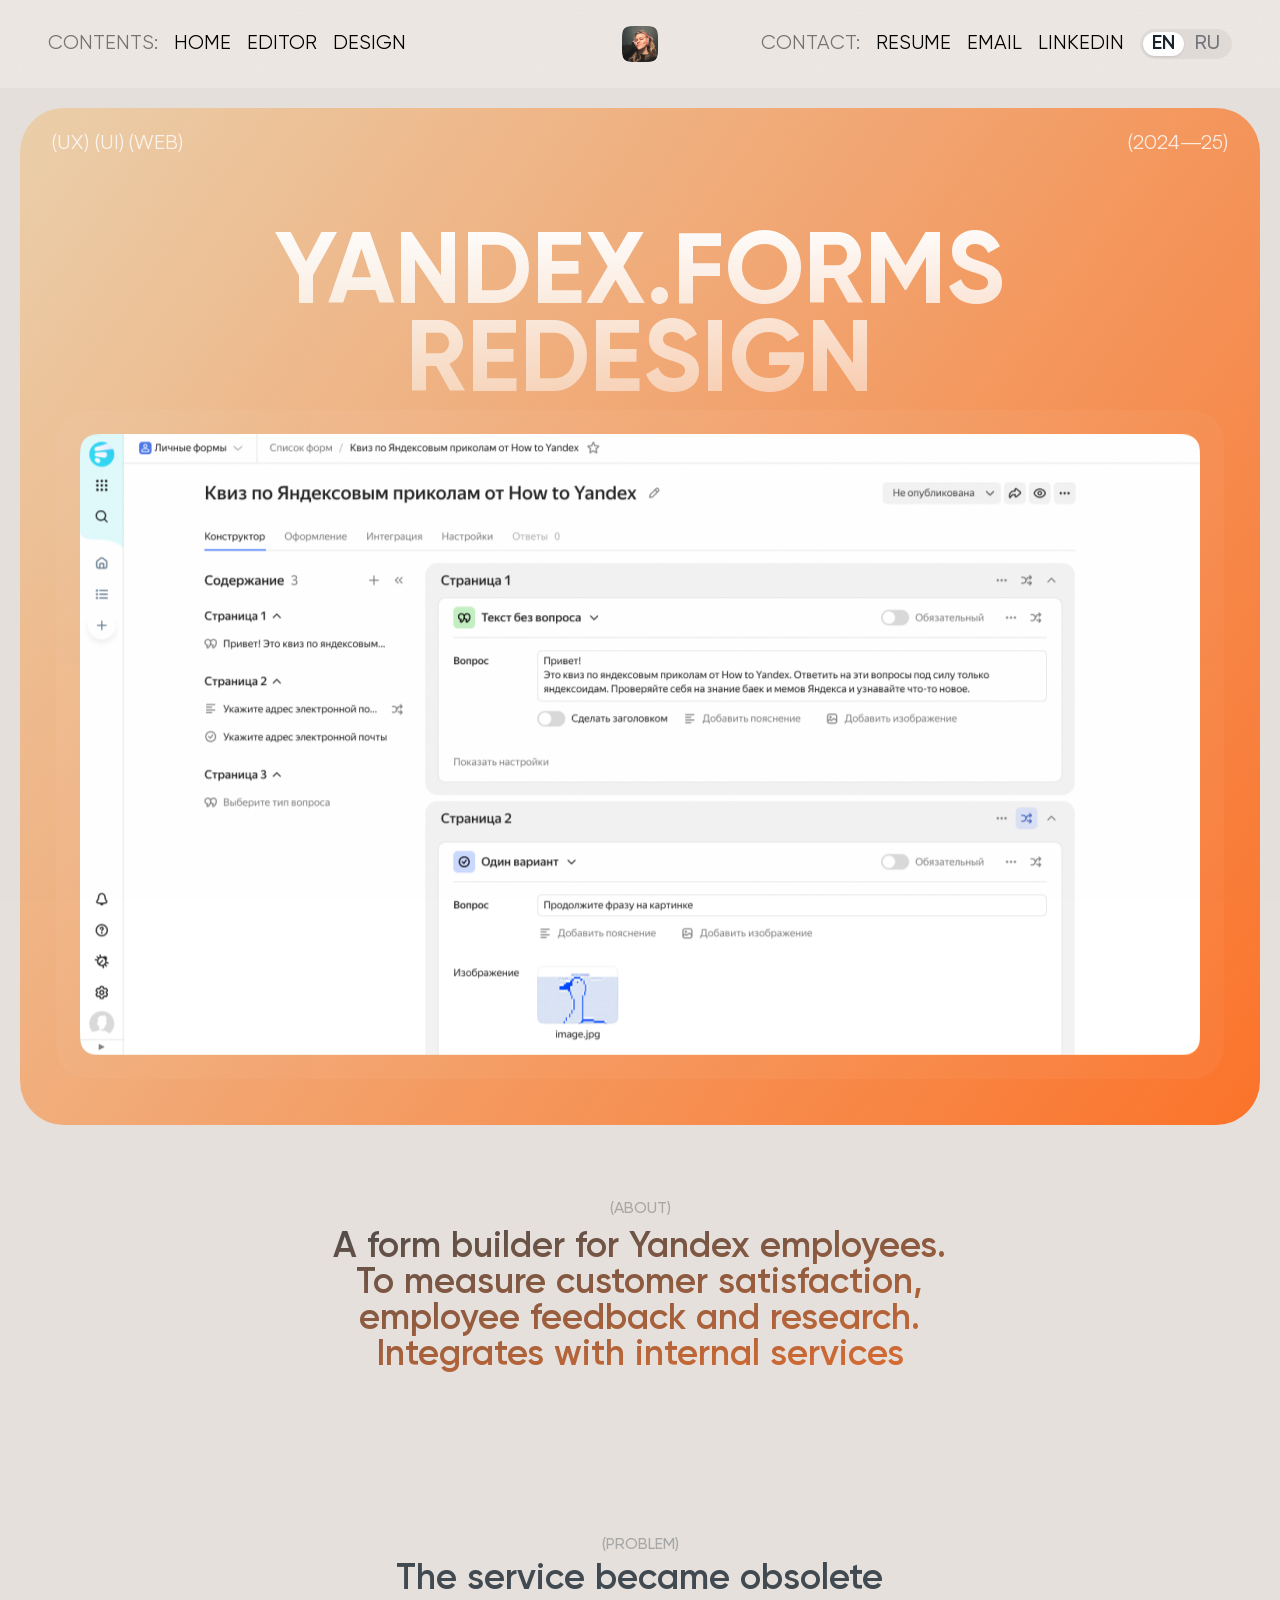
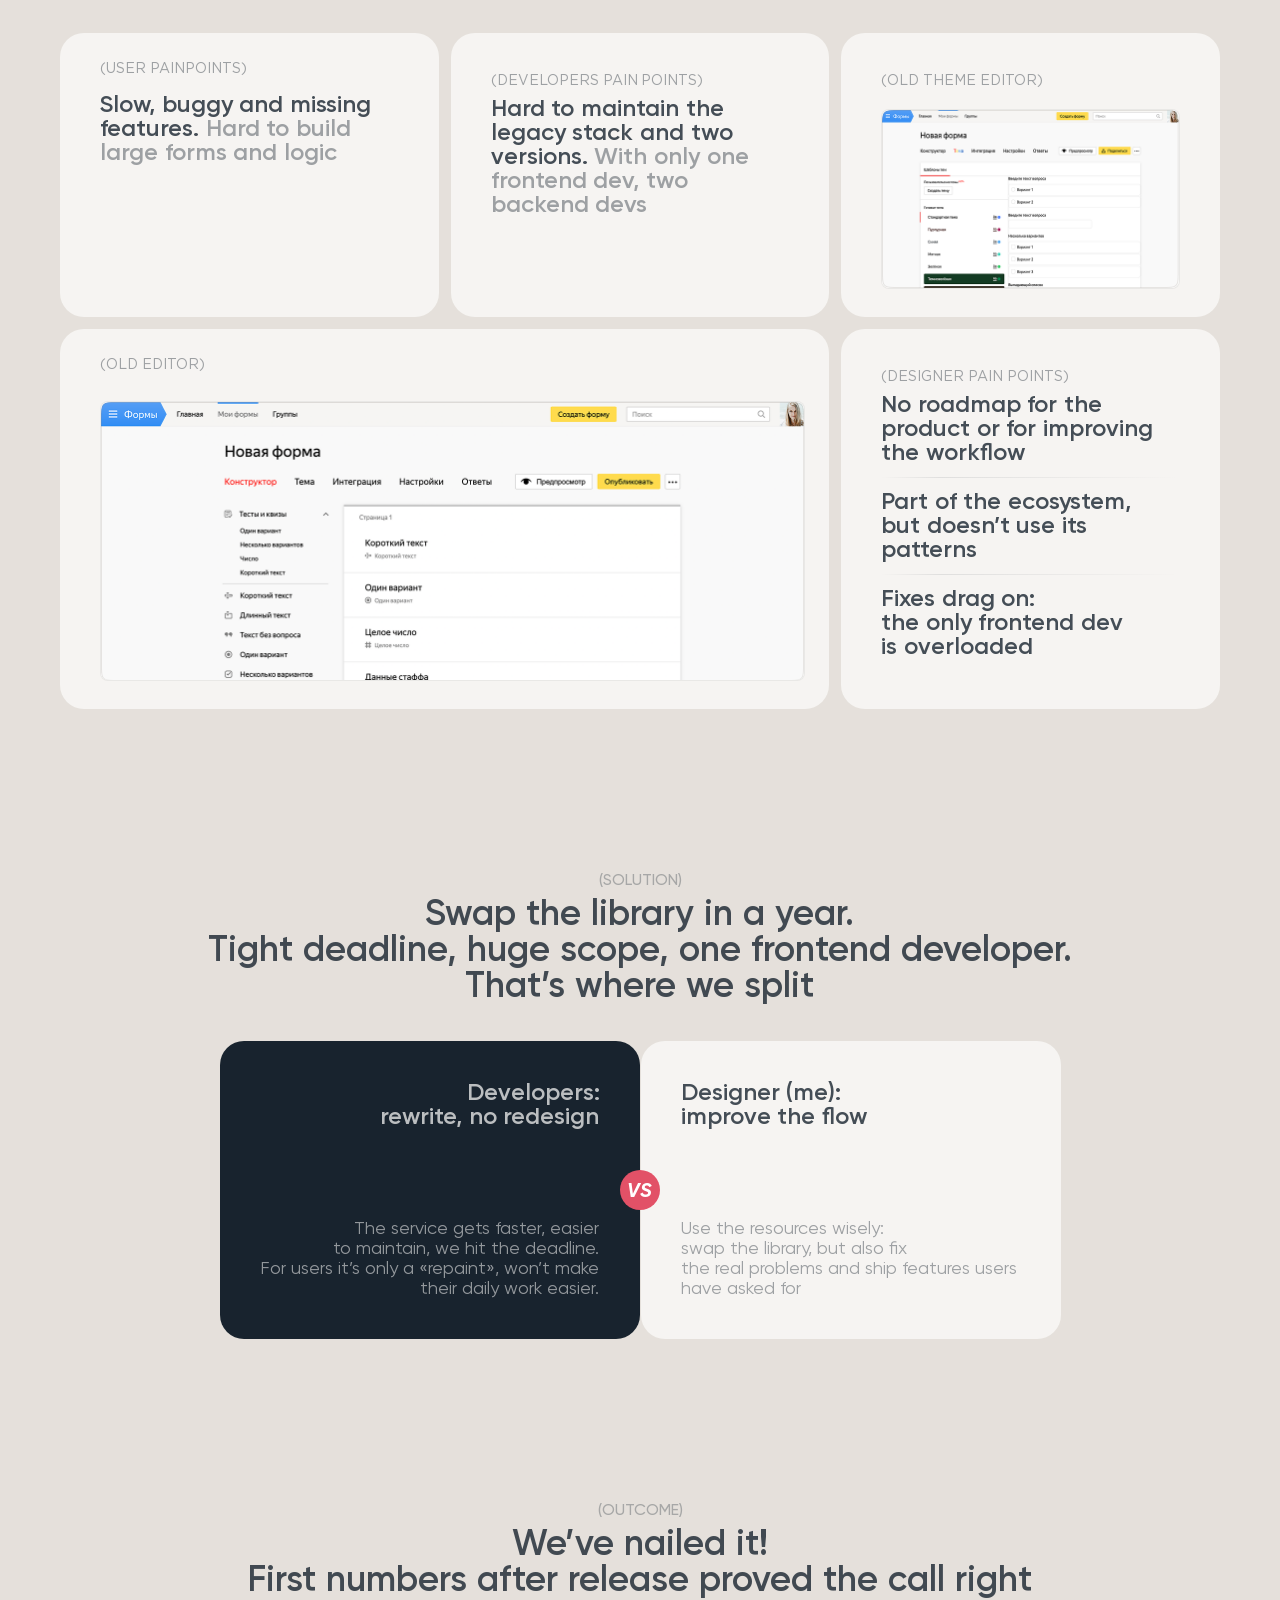
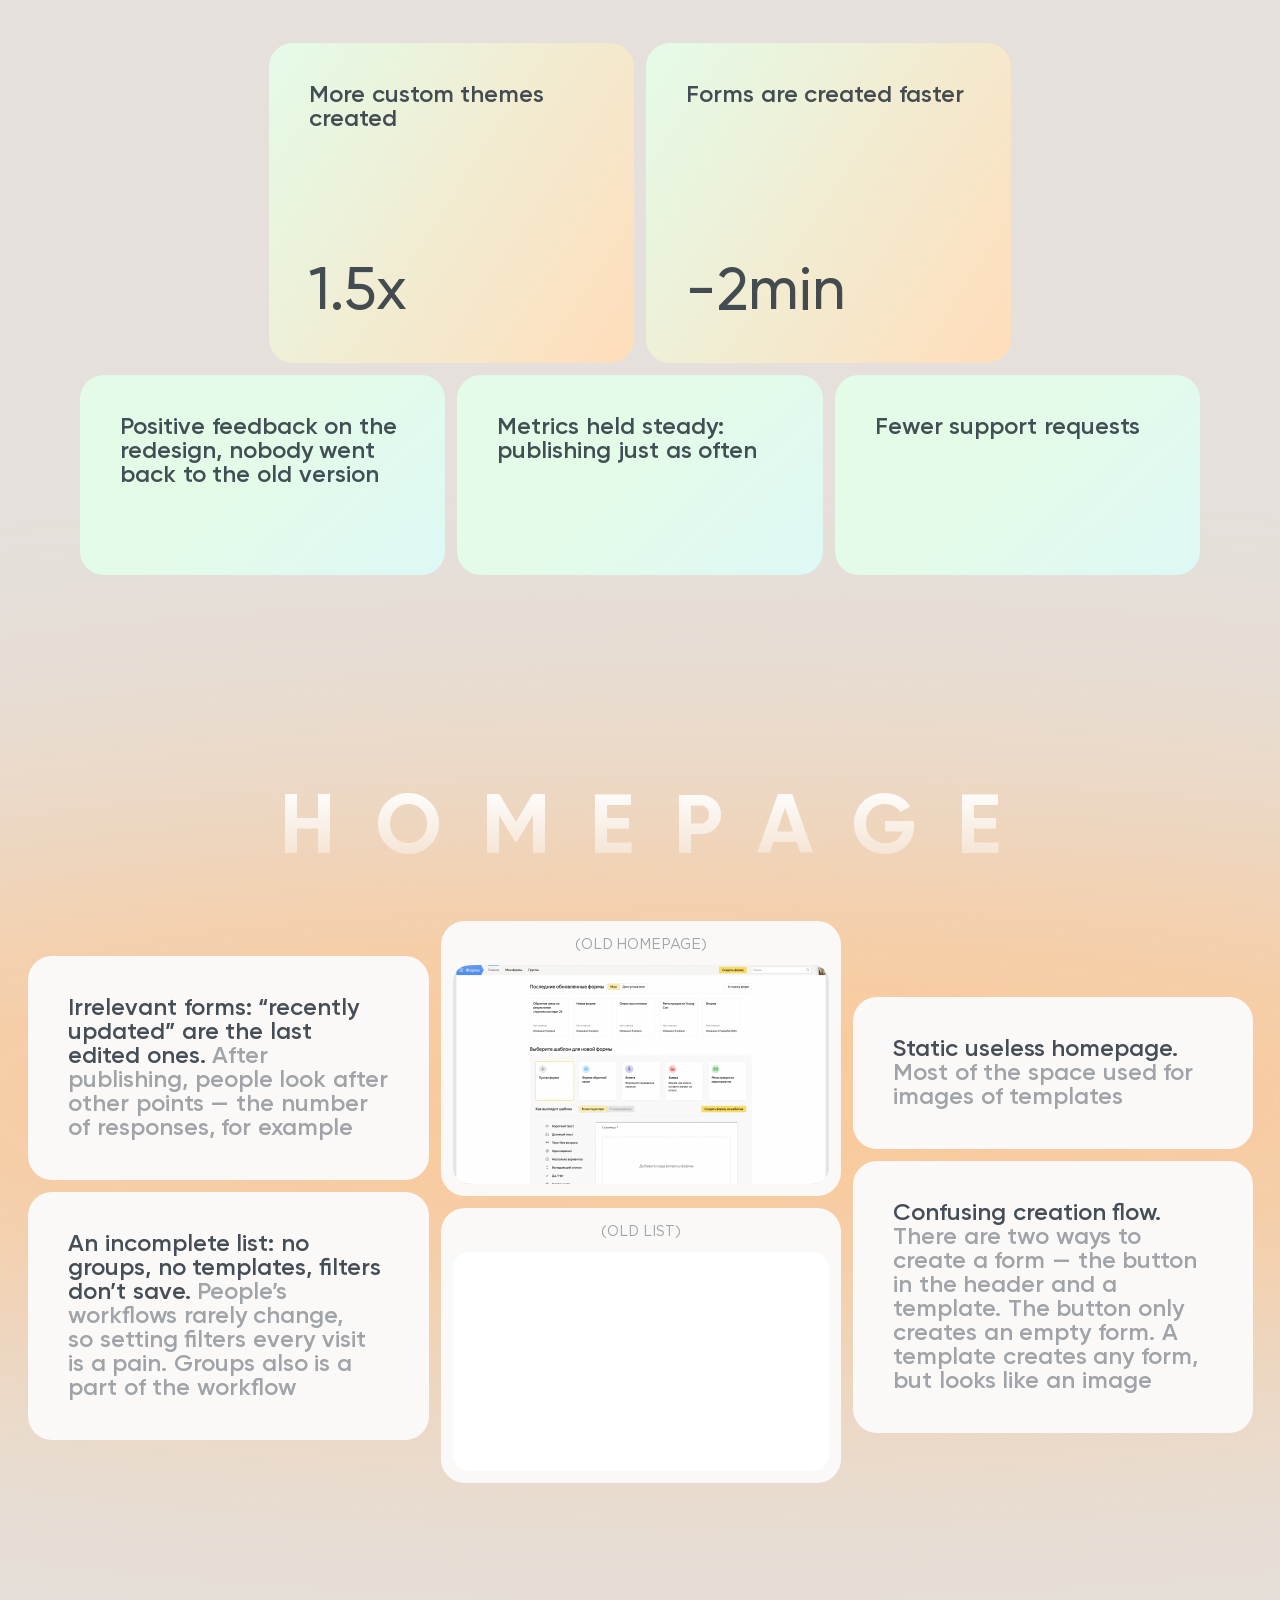
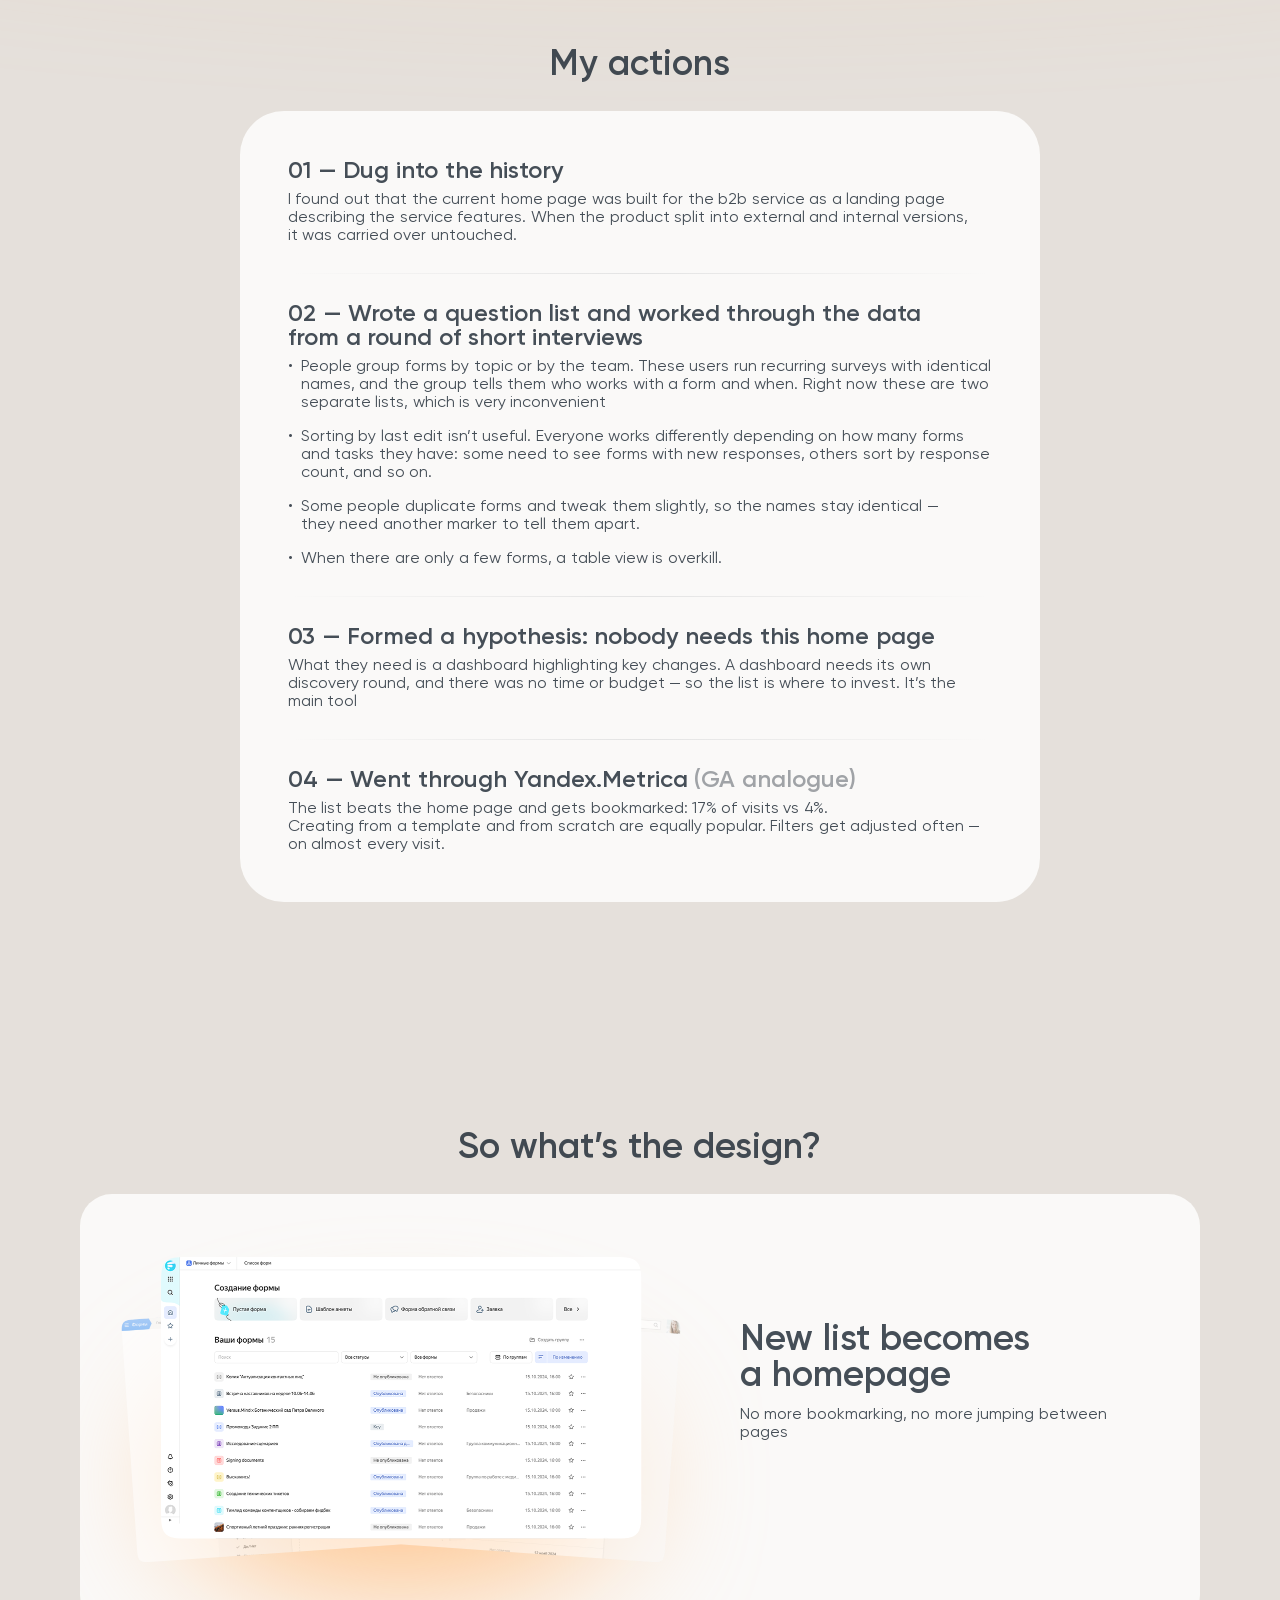
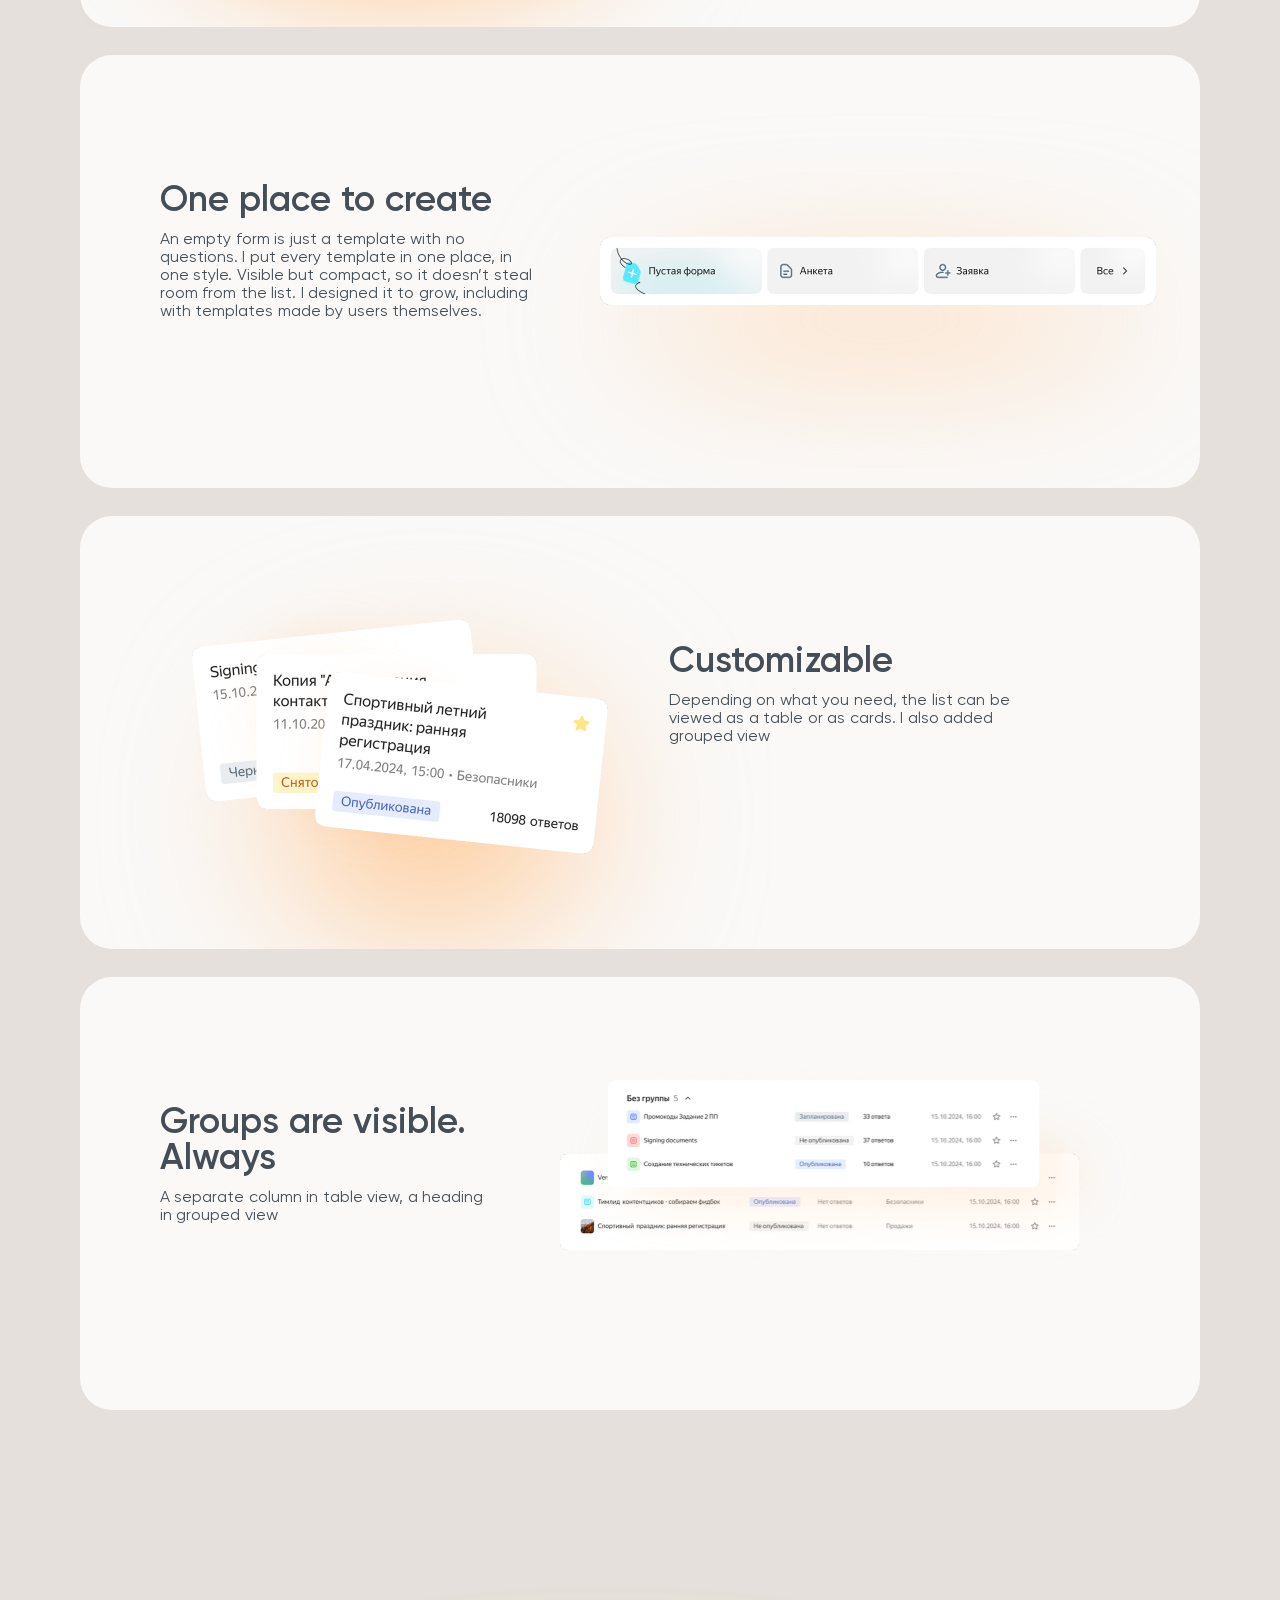
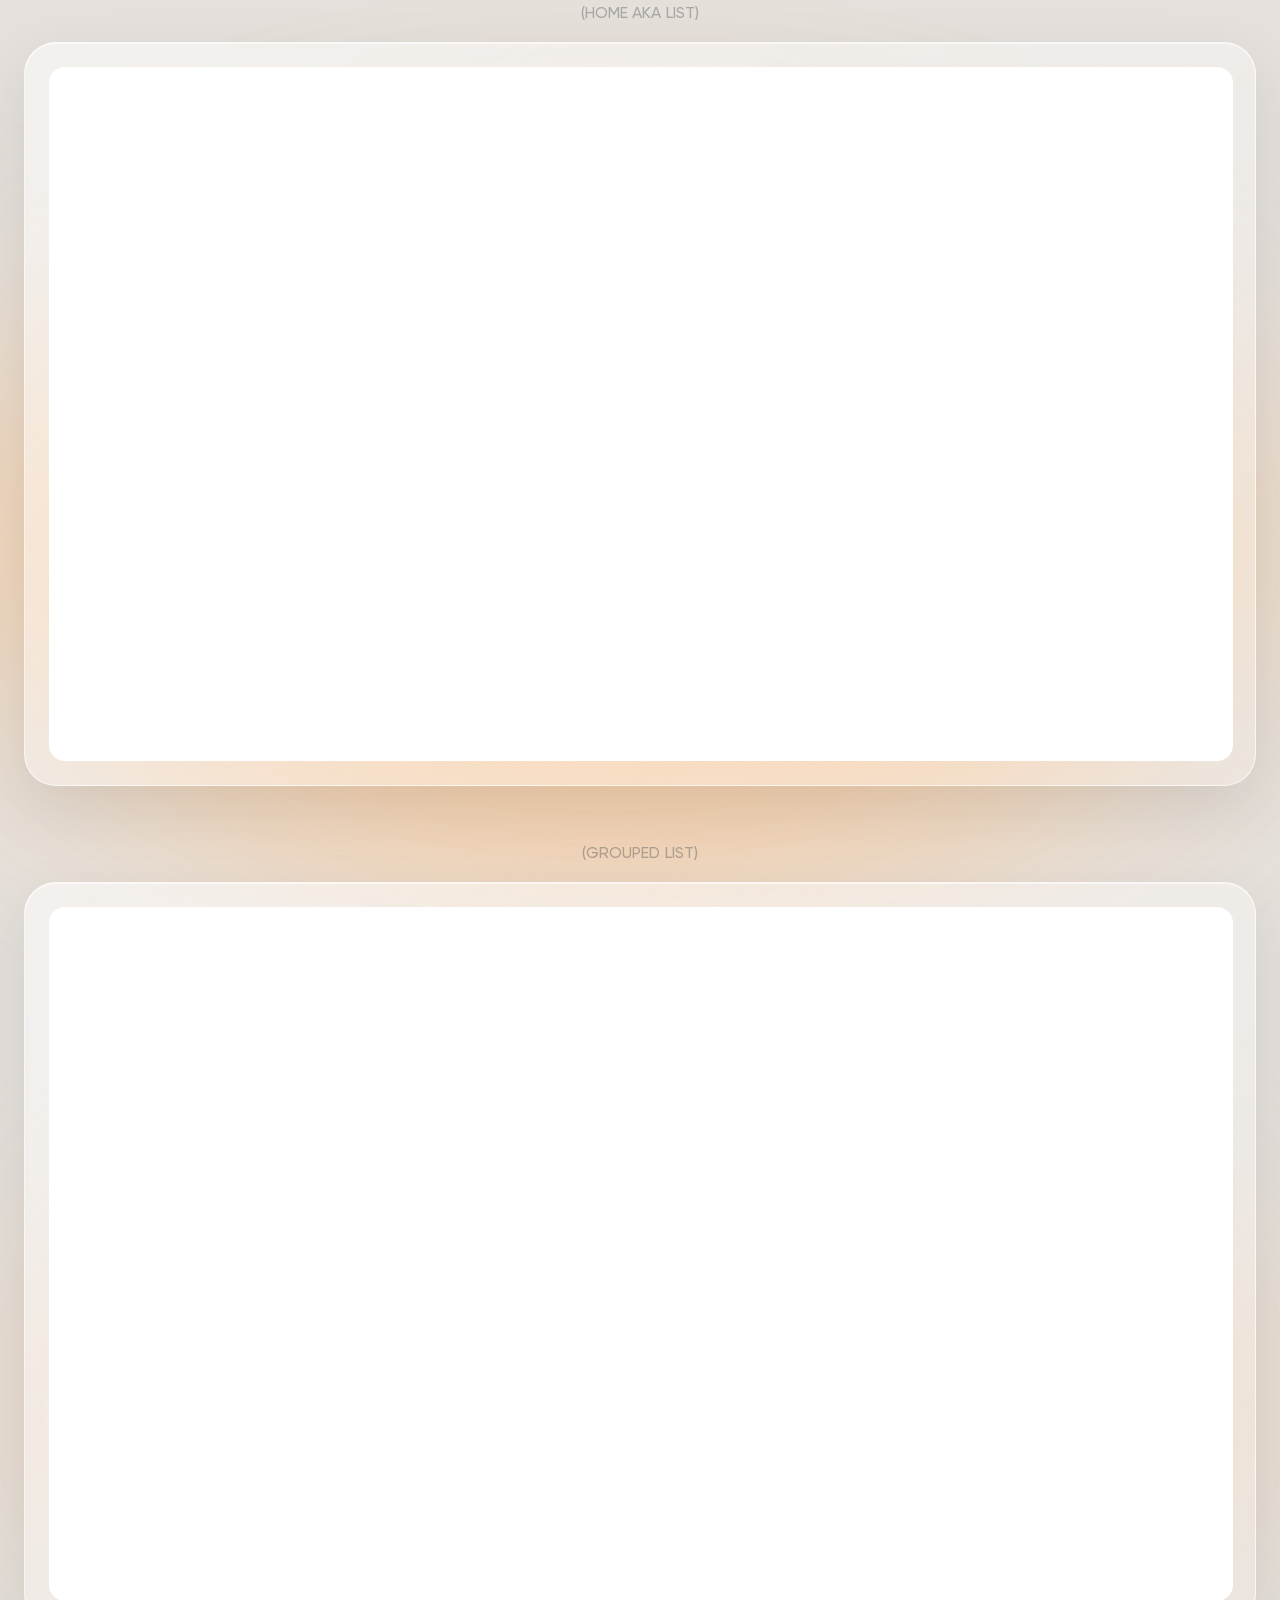
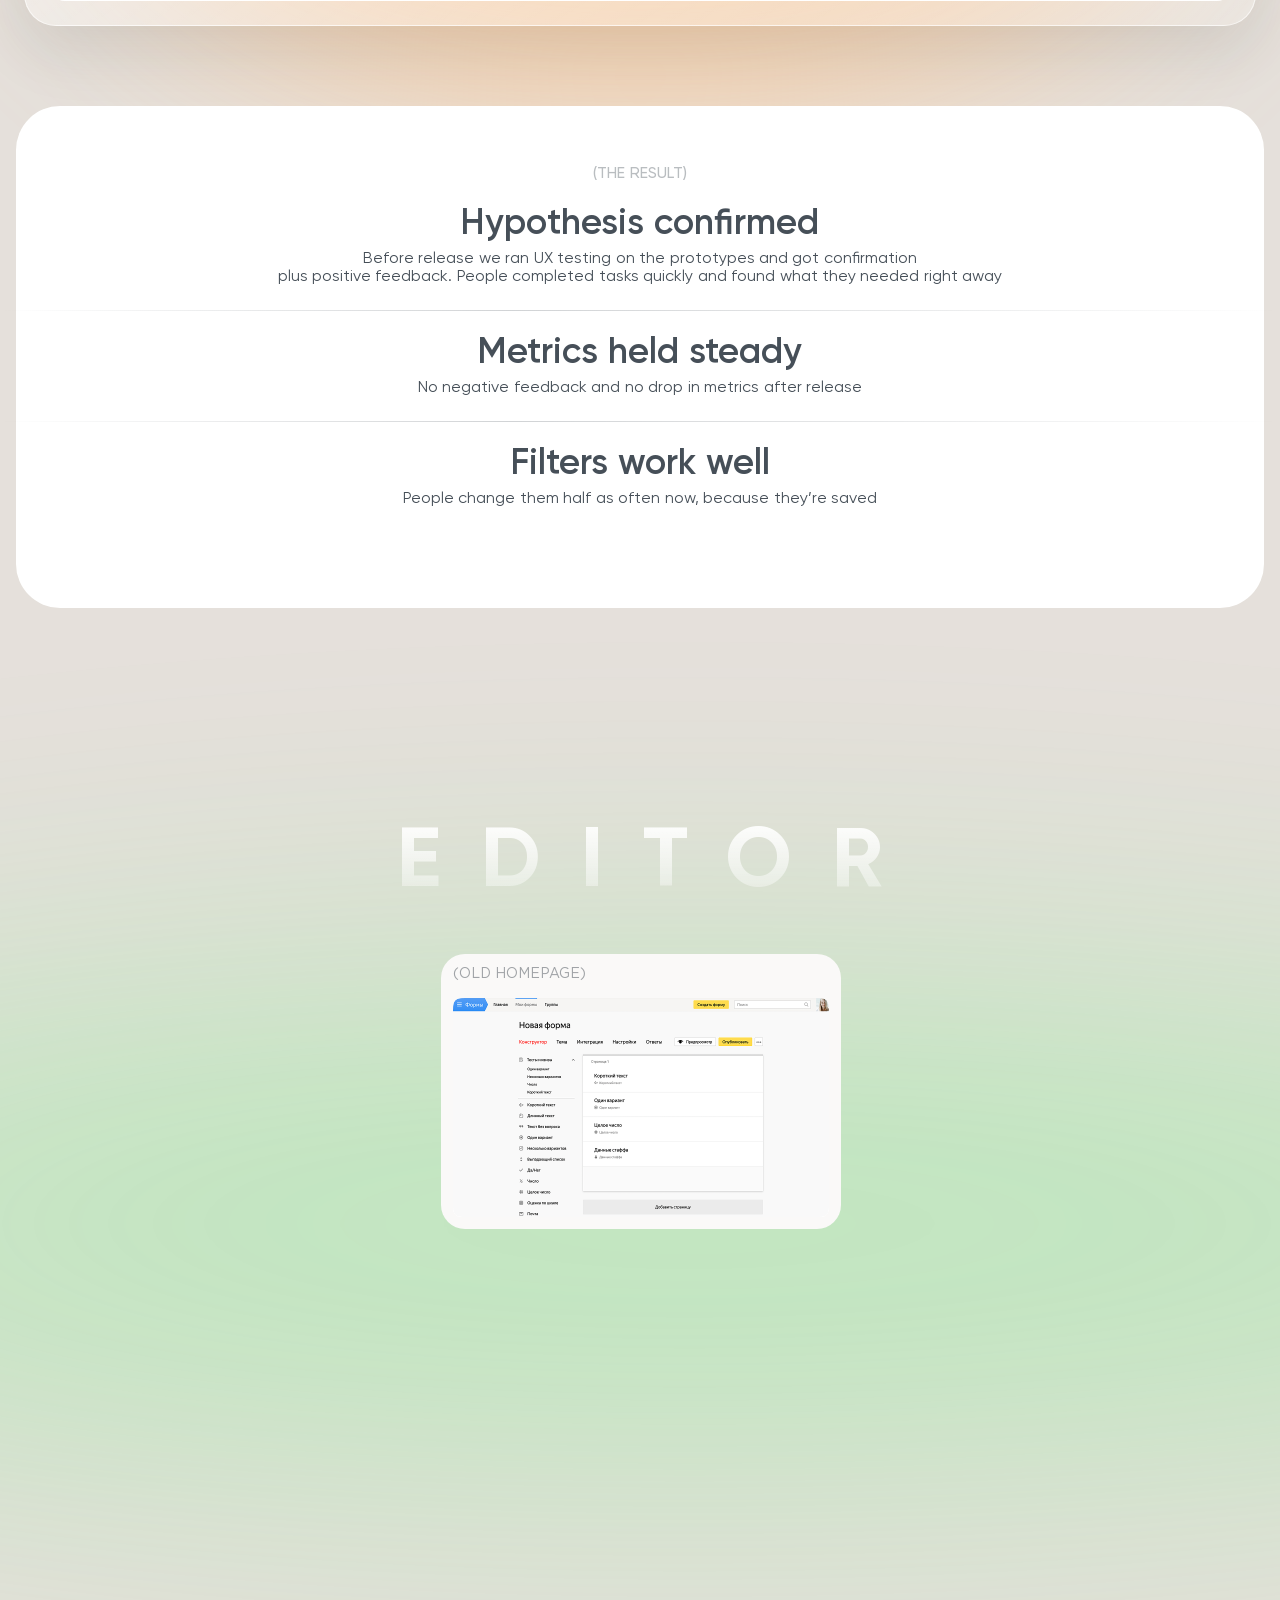
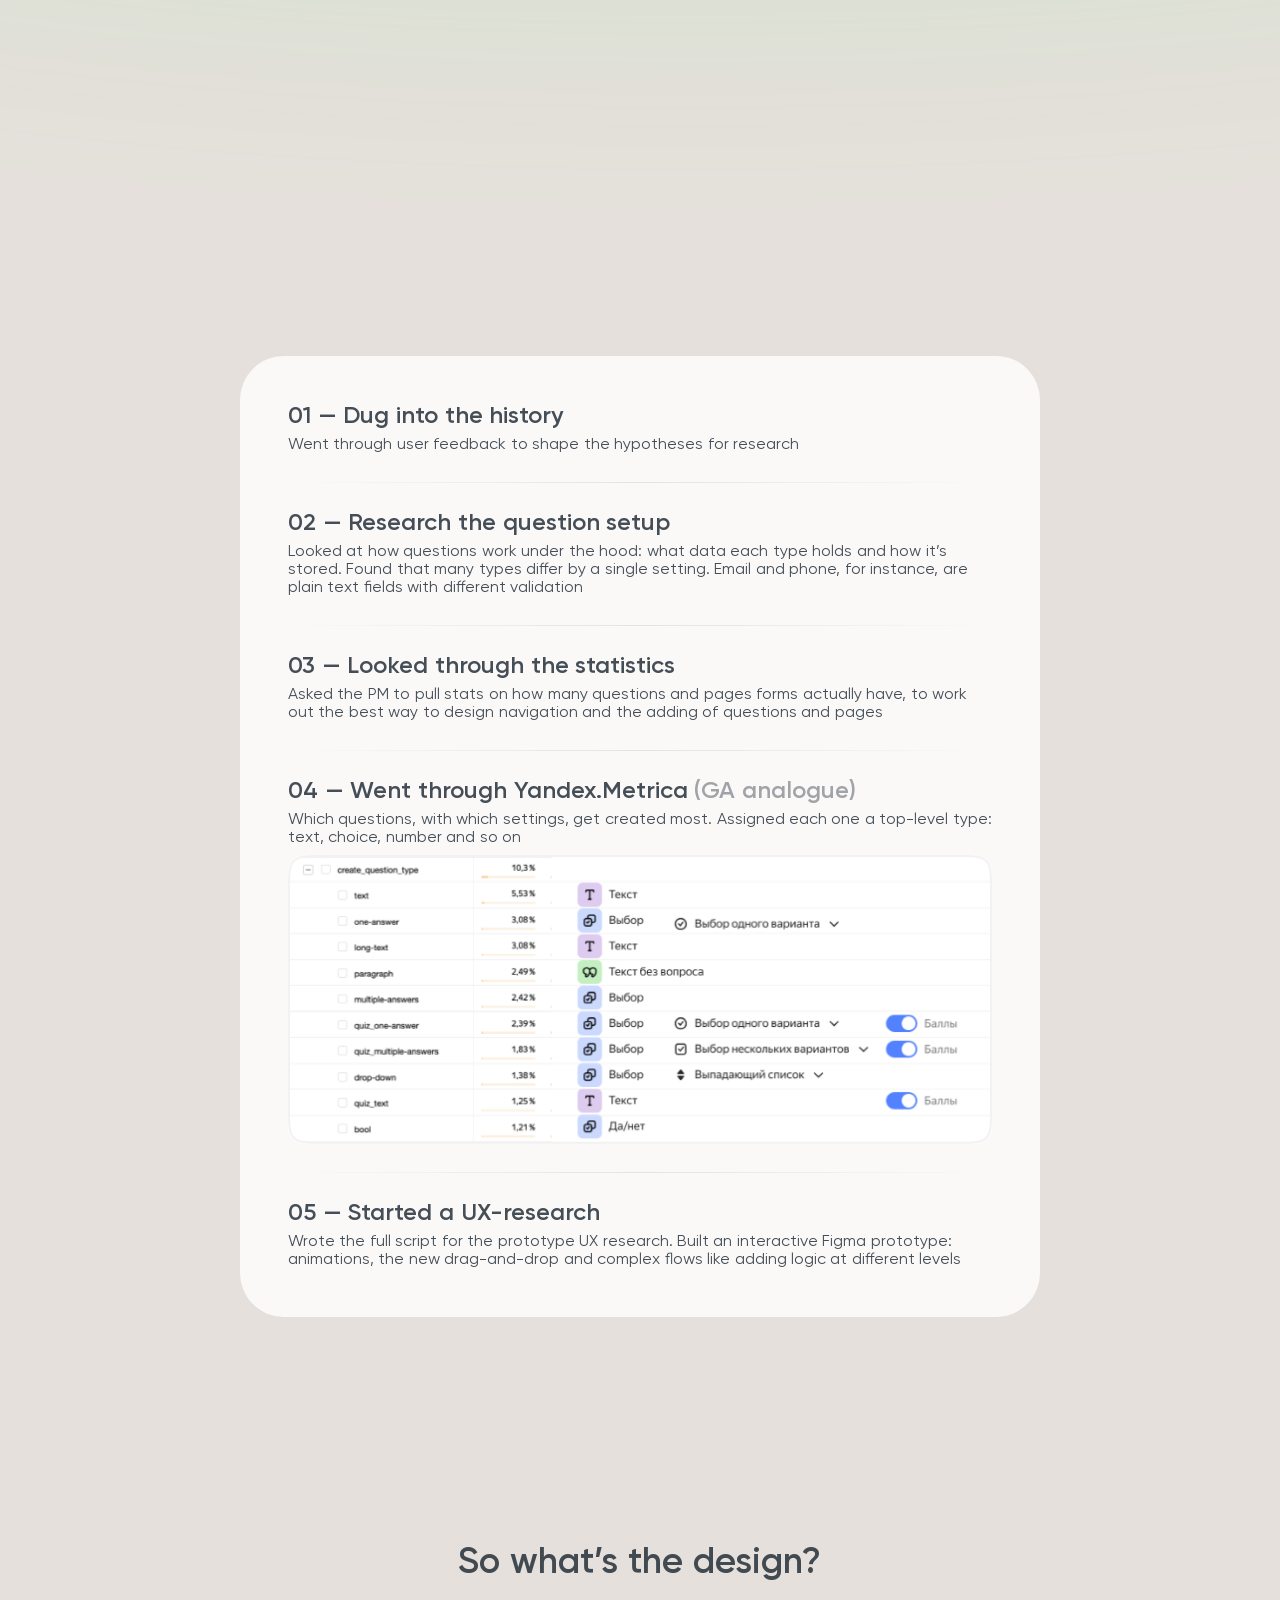
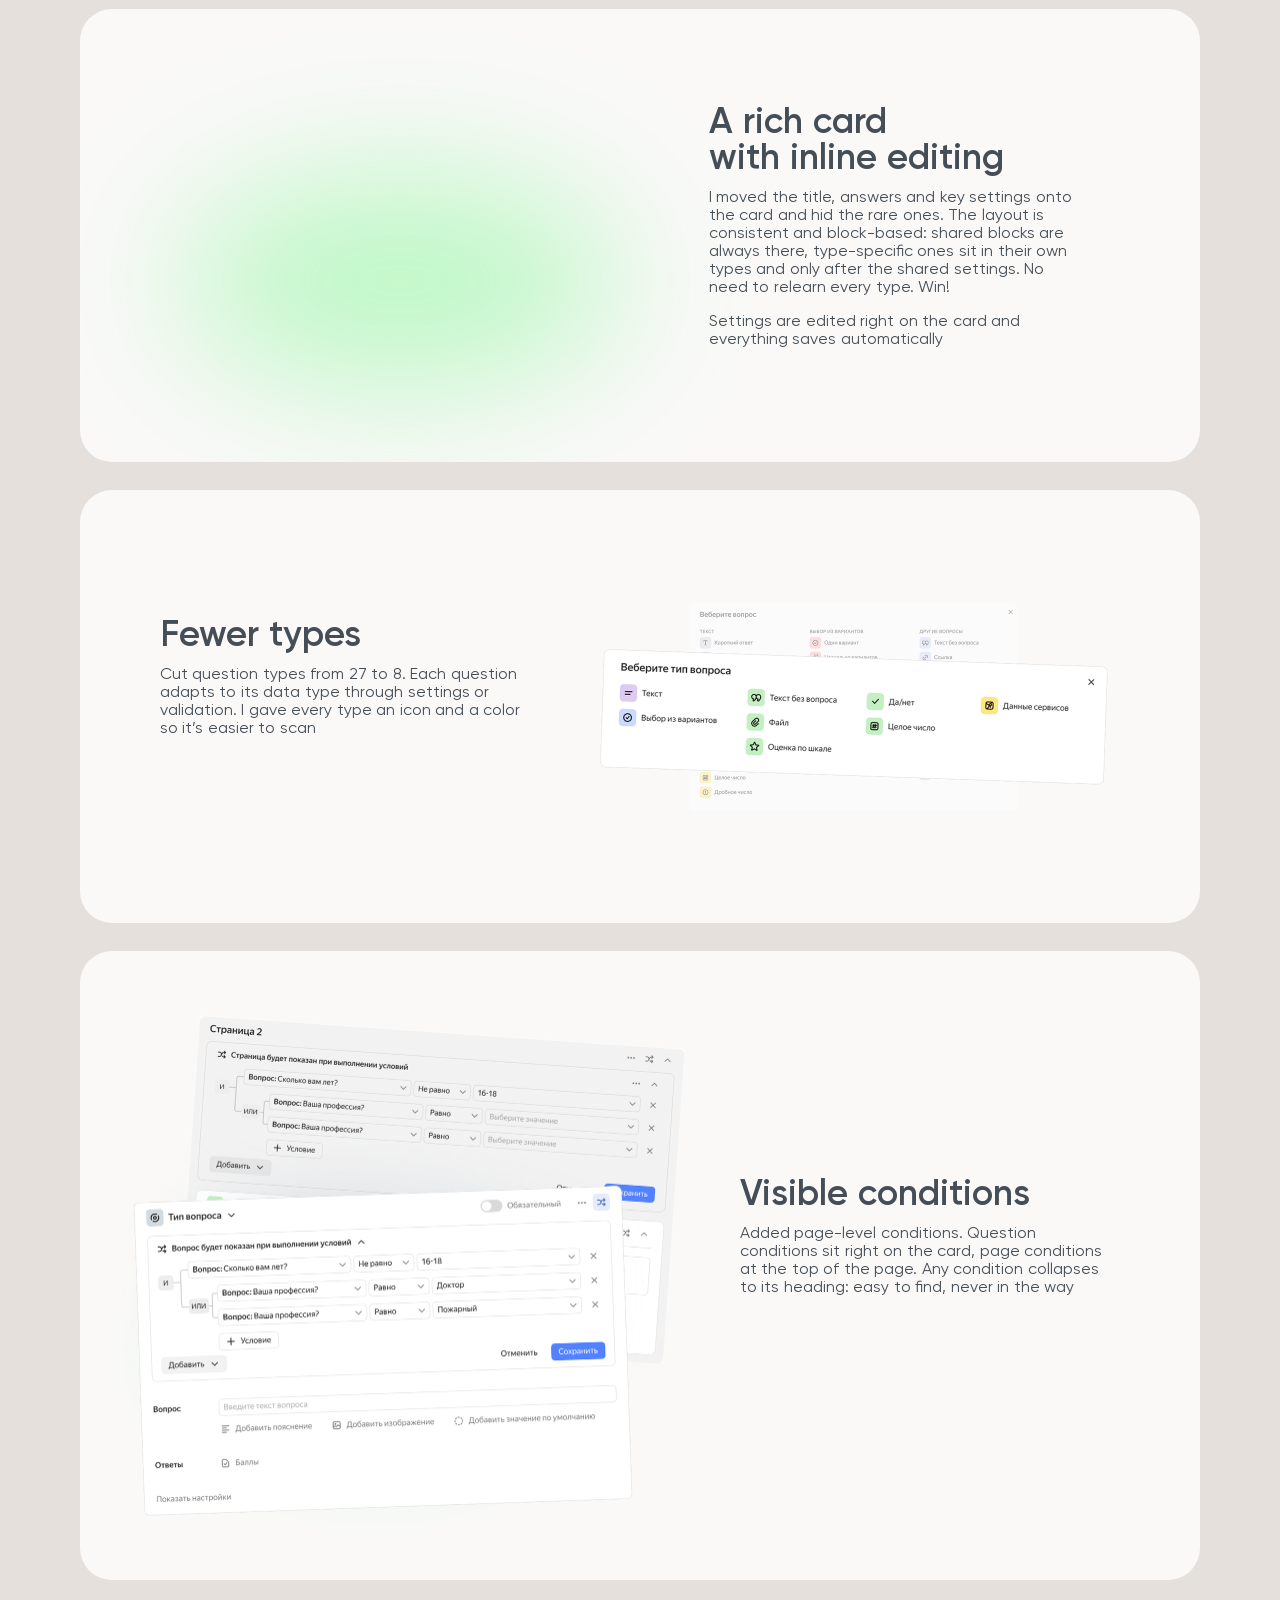
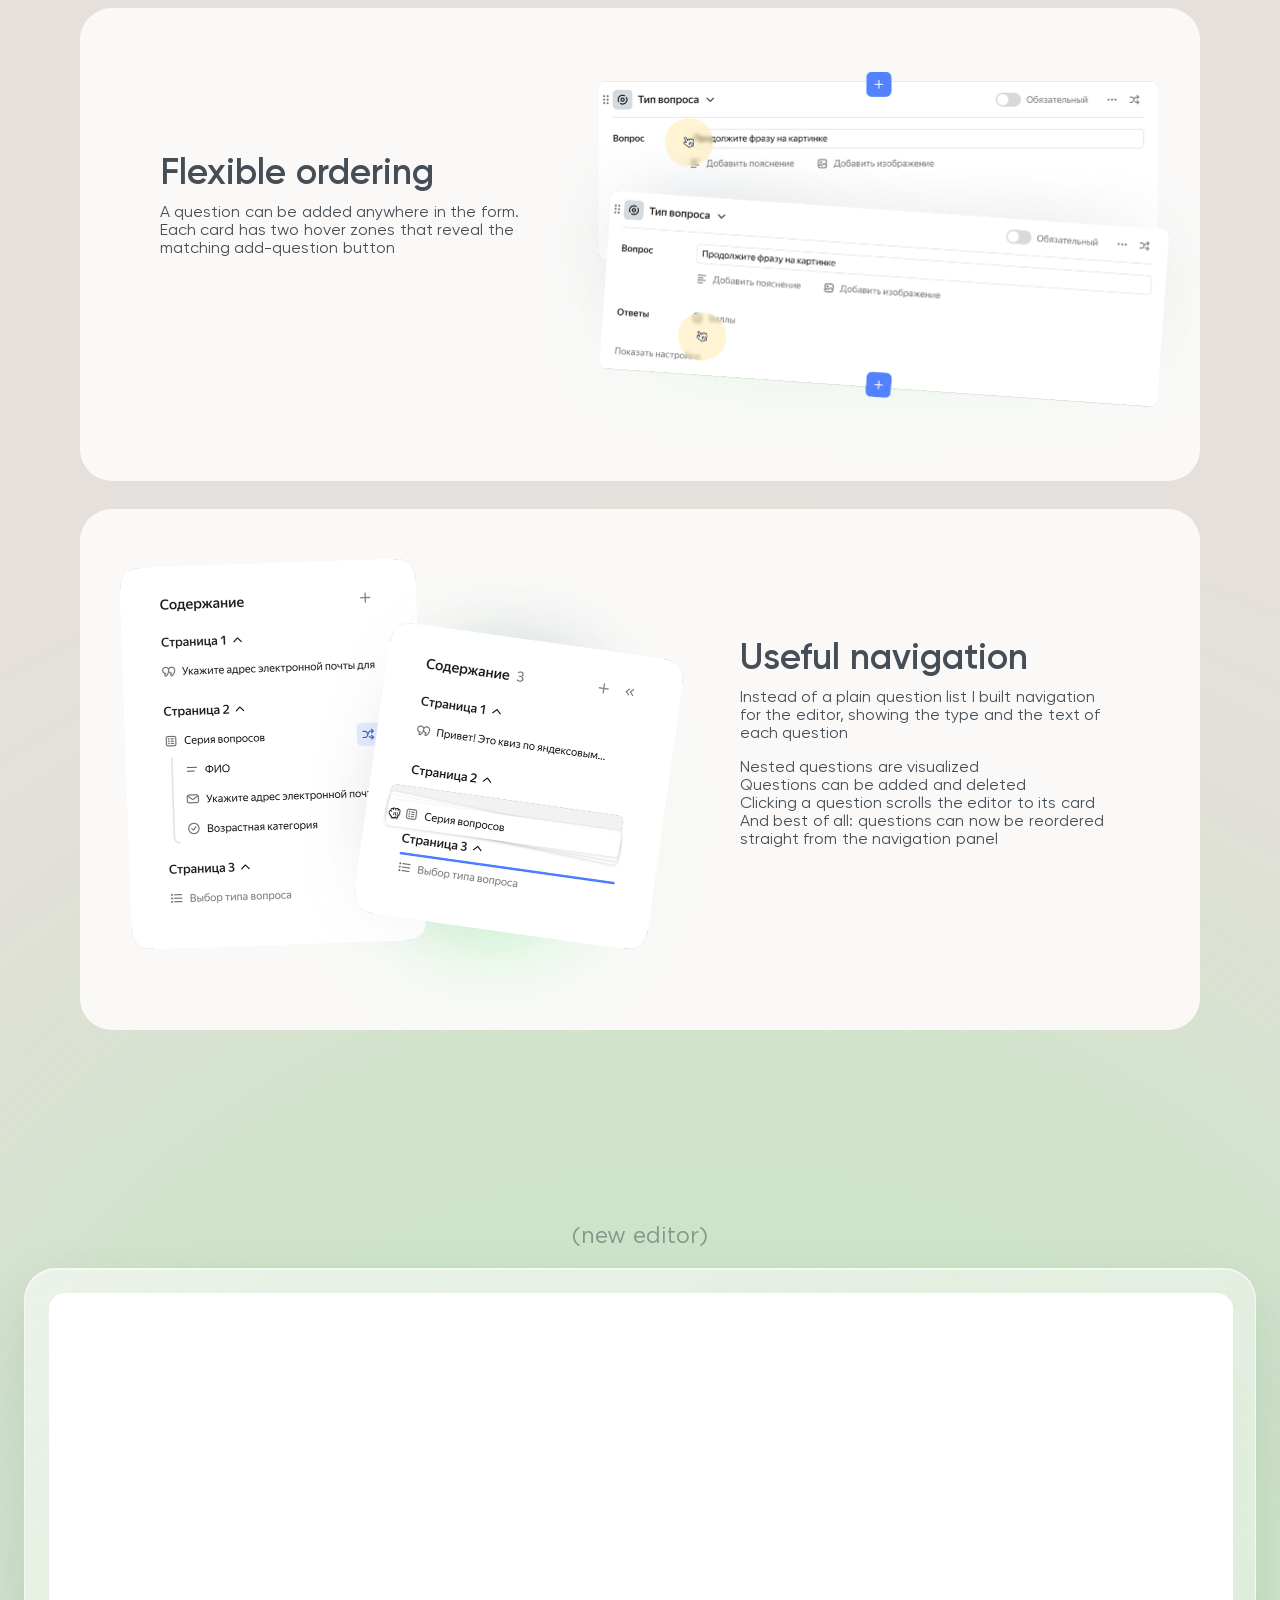
==== index.html @ d2cf96db "Аватар в шапке ведёт на главную" ====
<!DOCTYPE html>
<html lang="en">
<head>
<meta charset="utf-8">
<meta name="viewport" content="width=device-width, initial-scale=1">
<title>Yandex.Forms Redesign — Ekaterina Mokhova</title>
<meta name="description" content="A UX/UI case study: rebuilding Yandex.Forms, the internal form builder used across the company — homepage, editor and style editor.">
<meta name="author" content="Ekaterina Mokhova">
<meta property="og:title" content="Yandex.Forms Redesign — UX/UI case study">
<meta property="og:description" content="Rebuilding the internal form builder used across Yandex: homepage, editor and style editor.">
<meta property="og:type" content="website">
<meta property="og:image" content="assets/img/hero-editor.png">
<meta name="twitter:card" content="summary_large_image">
<meta name="theme-color" content="#e5e0db">
<link rel="icon" href="assets/favicon.svg" type="image/svg+xml">
<link rel="preload" as="font" type="font/woff2" href="assets/fonts/Gilroy-Semibold.woff2" crossorigin>
<link rel="preload" as="font" type="font/woff2" href="assets/fonts/Gilroy-Bold.woff2" crossorigin>
<link rel="stylesheet" href="css/fonts.css?v=8">
<link rel="stylesheet" href="css/style.css?v=8">
<link rel="alternate" hreflang="en" href="https://mokhova.github.io/yandex-forms/">
<link rel="alternate" hreflang="ru" href="https://mokhova.github.io/yandex-forms/ru/">
<link rel="alternate" hreflang="x-default" href="https://mokhova.github.io/yandex-forms/">
</head>
<body>

<a class="skip" href="#top">Skip to content</a>

<header class="header" id="header">
  <div class="header__inner">
    <nav class="nav">
      <span class="nav__cap">Contents:</span>
      <a href="#homepage" data-nav="homepage">home</a>
      <a href="#editor" data-nav="editor">editor</a>
      <a href="#styles" data-nav="styles">design</a>
    </nav>
    <a class="avatar" href="../" aria-label="To the homepage">
      <img src="assets/img/avatar.png" alt="">
    </a>
    <nav class="nav nav--right">
      <span class="nav__cap">Contact:</span>
      <a href="https://disk.yandex.ru/i/5MKnDbh3JXLgug" target="_blank" rel="noopener">resume</a>
      <a href="mailto:katecherno@proton.me">email</a>
      <a href="https://www.linkedin.com/in/екатерина-мохова-a036a053/" target="_blank" rel="noopener">linkedin</a>
      <span class="lang"><a href="#" class="is-current" aria-current="true" hreflang="en">EN</a><a href="ru/" hreflang="ru">RU</a></span>
    </nav>
  </div>
</header>

<main class="page" id="top">

  <!-- ================= HERO ================= -->
  <section class="hero">
    <div class="hero__card">
      <div class="hero__inner">
        <div class="hero__meta">
          <p>(UX)&nbsp;(UI)&nbsp;(WEB)</p>
          <p>(2024—25)</p>
        </div>
        <div class="hero__stack">
          <h1 class="hero__title" data-hero-title>Yandex.forms <br>redesign</h1>
          <div class="glass" data-parallax="0.06">
            <figure class="hero__shot">
              <img src="assets/img/hero-editor.png" alt="The new Yandex.Forms editor">
            </figure>
          </div>
        </div>
      </div>
    </div>
  </section>

  <!-- ================= ABOUT ================= -->
  <section class="section section--about">
    <p class="eyebrow" data-reveal>(about)</p>
    <h2 class="about__title" data-reveal>A form builder for Yandex employees. <br>To measure customer satisfaction, <br>employee feedback and research. <br>Integrates with internal services</h2>
  </section>

  <!-- ================= PROBLEM ================= -->
  <section class="section section--problem">
    <div class="section__head" data-reveal>
      <p class="eyebrow">(problem)</p>
      <h2 class="h2">The service became obsolete</h2>
    </div>

    <div class="grid" data-reveal-stagger>
      <div class="grid__row grid__row--a">
        <div class="card card--pt28">
          <p class="label">(user painpoints)</p>
          <p class="h3">Slow, buggy and missing features. <span class="dim">Hard to build large forms and logic</span></p>
        </div>
        <div class="card">
          <p class="label">(developers pain points)</p>
          <p class="h3">Hard to maintain the legacy stack and two versions. <span class="dim">With only one frontend dev, two backend devs</span></p>
        </div>
        <div class="card card--pt40">
          <p class="label">(old theme editor)</p>
          <div class="shot-gallery">
            <figure class="shot shot--theme">
              <img loading="lazy" decoding="async" src="assets/img/old-theme-editor.png" alt="The old theme editor">
            </figure>
            <figure class="shot shot--editor shot--dup">
              <img loading="lazy" decoding="async" src="assets/img/old-editor.png" alt="The old form editor">
            </figure>
          </div>
        </div>
      </div>

      <div class="grid__row grid__row--b">
        <div class="card card--wide">
          <p class="label">(old editor)</p>
          <figure class="shot shot--editor">
            <img loading="lazy" decoding="async" src="assets/img/old-editor.png" alt="The old form editor">
          </figure>
        </div>
        <div class="card card--narrow">
          <p class="label">(designer pain points)</p>
          <div class="stack-list">
            <p class="h3">No roadmap for the product or for improving the workflow</p>
            <div class="rule"></div>
            <p class="h3">Part of the ecosystem, <br>but doesn’t use its patterns</p>
            <div class="rule"></div>
            <p class="h3">Fixes drag on: <br>the only frontend dev <br>is overloaded</p>
          </div>
        </div>
      </div>
    </div>
  </section>

  <!-- ================= SOLUTION ================= -->
  <section class="section section--solution">
    <div class="section__head" data-reveal>
      <p class="eyebrow">(solution)</p>
      <h2 class="h2">Swap the library in a year. <br>Tight deadline, huge scope, one frontend developer. <br>That’s where we split</h2>
    </div>

    <div class="versus" data-reveal-stagger>
      <div class="card card--dark">
        <p class="h3">Developers: <br>rewrite, no redesign</p>
        <p class="body-18">The service gets faster, easier <br>to maintain, we hit the deadline. <br>For users it’s only a «repaint», won’t make their daily work easier.</p>
      </div>
      <div class="card card--light">
        <p class="h3">Designer (me): <br>improve the flow</p>
        <p class="body-18 dim">Use the resources wisely: <br>swap the library, but also fix <br>the real problems and ship features users have asked for</p>
      </div>
      <span class="versus__mark" aria-hidden="true">VS</span>
    </div>
  </section>

  <!-- ================= OUTCOME ================= -->
  <section class="section section--outcome">
    <div class="section__head" data-reveal>
      <p class="eyebrow">(outcome)</p>
      <h2 class="h2">We’ve nailed it! <br>First numbers after release proved the call right</h2>
    </div>

    <div class="outcome">
      <div class="outcome__row" data-reveal-stagger>
        <div class="metric">
          <p class="h3">More custom themes created</p>
          <p class="metric__value" data-count="1.5" data-decimals="1" data-prefix="" data-suffix="x" data-sep=".">1.5x</p>
        </div>
        <div class="metric">
          <p class="h3">Forms are created faster</p>
          <p class="metric__value" data-count="-2" data-decimals="0" data-prefix="" data-suffix="min" data-sep=".">-2min</p>
        </div>
      </div>
      <div class="outcome__row" data-reveal-stagger>
        <div class="note"><p class="h3">Positive feedback on the redesign, nobody went back to the old version</p></div>
        <div class="note"><p class="h3">Metrics held steady: publishing just as often</p></div>
        <div class="note"><p class="h3">Fewer support requests</p></div>
      </div>
    </div>
  </section>

  <!-- ================= CHAPTER 1 — HOMEPAGE ================= -->
  <section class="chapter chapter--home" id="homepage">
    <div class="chapter__blob" data-blob="0.12"></div>
    <h2 class="chapter__title">homepage</h2>
  </section>

  <div class="collage" style="height:662px">
    <div class="card card--shot" data-reveal style="left:440.5px;top:0px;width:400px;height:275px">
      <p class="label">(old homepage)</p>
      <figure class="shot" style="width:376px;height:219px;border-radius:16px">
        <img loading="lazy" decoding="async" src="assets/img/home-old-homepage.png" alt="The old Forms homepage">
      </figure>
    </div>
    <div class="card card--shot" data-reveal style="left:440.5px;top:287px;width:400px;height:275px">
      <p class="label">(old list)</p>
      <figure class="shot" style="width:376px;height:219px;border-radius:16px">
        <img loading="lazy" decoding="async" src="assets/img/home-old-list.png" alt="The old forms list">
      </figure>
    </div>
    <div class="card" data-reveal style="left:27.5px;top:35px;width:401px;height:224px"><p class="h3">Irrelevant forms: “recently updated” are the last edited ones. <span class="dim">After publishing, people look after other points — the number of responses, for example</span></p></div>
    <div class="card" data-reveal style="left:27.5px;top:271px;width:401px;height:248px"><p class="h3">An incomplete list: no groups, no templates, filters don’t save. <span class="dim">People’s workflows rarely change, <br>so setting filters every visit <br>is a pain. Groups also is a part of the workflow</span></p></div>
    <div class="card" data-reveal style="left:852.5px;top:76px;width:400px;height:152px"><p class="h3">Static useless homepage. <span class="dim">Most of the space used for images of templates</span></p></div>
    <div class="card" data-reveal style="left:852.5px;top:240px;width:400px;height:272px"><p class="h3">Confusing creation flow. <span class="dim">There are two ways to create a form — the button in the header and a template. The button only creates an empty form. A template creates any form, but looks like an image</span></p></div>
  </div>

  <section class="section section--actions">
    <h2 class="h2" data-reveal>My actions</h2>
    <article class="paper-card" data-reveal>

      <div class="step">
        <h3 class="h3">01 — Dug into the history</h3>
        <div class="body-16"><p>I found out that the current home page was built for the b2b service as a landing page describing the service features. When the product split into external and internal versions, <br>it was carried over untouched.</p></div>
      </div>
      <div class="step__rule"></div>
      <div class="step">
        <h3 class="h3">02 — Wrote a question list and worked through the data <br>from a round of short interviews</h3>
        <ul class="bullets body-16">
          <li><span>People group forms by topic or by the team. These users run recurring surveys with identical names, and the group tells them who works with a form and when. Right now these are two separate lists, which is very inconvenient</span></li>
          <li><span>Sorting by last edit isn’t useful. Everyone works differently depending on how many forms <br>and tasks they have: some need to see forms with new responses, others sort by response count, and so on.</span></li>
          <li><span>Some people duplicate forms and tweak them slightly, so the names stay identical — <br>they need another marker to tell them apart.</span></li>
          <li><span>When there are only a few forms, a table view is overkill.</span></li>
        </ul>
      </div>
      <div class="step__rule"></div>

      <div class="step">
        <h3 class="h3">03 — Formed a hypothesis: nobody needs this home page</h3>
        <div class="body-16"><p>What they need is a dashboard highlighting key changes. A dashboard needs its own discovery round, and there was no time or budget — so the list is where to invest. It’s the main tool</p></div>
      </div>
      <div class="step__rule"></div>

      <div class="step">
        <h3 class="h3">04 — Went through Yandex.Metrica <span class="dim">(GA analogue)</span></h3>
        <div class="body-16"><p>The list beats the home page and gets bookmarked: 17% of visits vs 4%. <br>Creating from a template and from scratch are equally popular. Filters get adjusted often — <br>on almost every visit.</p></div>
      </div>
    </article>
  </section>

  <section class="section section--design">
    <h2 class="h2" data-reveal>So what’s the design?</h2>

    <article class="feature" style="height:433px" data-reveal>
      <div class="feature__art">
        <div class="blob" style="left:100px;top:110px;width:440px;height:212px;background:var(--orange-soft);filter:blur(68px)" data-blob="0.05"></div>
        <div class="pic pic--plain" style="left:40.5px;top:63.25px;width:560px;height:305.5px"><img loading="lazy" decoding="async" src="assets/img/hp-newdesign-1.png" alt=""></div>
      </div>
      <div class="feature__copy" style="left:660px;top:128px">
        <h3 class="h2">New list becomes <br>a homepage</h3>
        <div class="body-16"><p>No more bookmarking, no more jumping between pages</p></div>
      </div>
    </article>

    <article class="feature" style="height:433px" data-reveal>
      <div class="feature__art">
        <div class="blob" style="left:541px;top:191px;width:518px;height:51px;background:var(--orange-soft);filter:blur(76px)" data-blob="0.05"></div>
        <div class="pic pic--plain" style="left:520px;top:182px;width:555.5px;height:67.5px"><img loading="lazy" decoding="async" src="assets/img/home-d2-create.png" alt=""></div>
      </div>
      <div class="feature__copy" style="left:80px;top:128px">
        <h3 class="h2">One place to create</h3>
        <div class="body-16"><p>An empty form is just a template with no questions. I put every template in one place, in one style. Visible but compact, so it doesn’t steal room from the list. I designed it to grow, including with templates made by users themselves.</p></div>
      </div>
    </article>

    <article class="feature" style="height:433px" data-reveal>
      <div class="feature__art">
        <div class="blob" style="left:209px;top:125px;width:291px;height:210px;background:var(--orange-soft);filter:blur(88px)" data-blob="0.05"></div>
        <div class="blob" style="left:185px;top:144px;width:121px;height:114px;background:var(--orange-soft);opacity:.5;filter:blur(34px)"></div>
        <div class="blob" style="left:254px;top:171px;width:121px;height:114px;background:var(--orange-soft);opacity:.5;filter:blur(34px)"></div>
        <div class="pic pic--plain" style="left:111px;top:91px;width:418px;height:252px"><img loading="lazy" decoding="async" src="assets/img/hp-newdesign-3.png" alt=""></div>
      </div>
      <div class="feature__copy" style="left:589px;top:128px">
        <h3 class="h2">Customizable</h3>
        <div class="body-16"><p>Depending on what you need, the list can be viewed as a table or as cards. I also added grouped view</p></div>
      </div>
    </article>

    <article class="feature" style="height:433px" data-reveal>
      <div class="feature__art">
        <div class="pic pic--plain" style="left:475.5px;top:82px;width:598.5px;height:210.5px"><img loading="lazy" decoding="async" src="assets/img/hp-newdesign-4.png" alt=""></div>
      </div>
      <div class="feature__copy" style="left:80px;top:128px">
        <h3 class="h2">Groups are visible. <br>Always</h3>
        <div class="body-16"><p>A separate column in table view, a heading <br>in grouped view</p></div>
      </div>
    </article>
  </section>

  <section class="showcase showcase--home" style="padding:32px 0 64px;gap:60px" data-cap="(home aka list) & (grouped list)">
    <div class="showcase__blob" style="left:-25px;top:129px;width:1265px;height:674px;background:var(--orange-soft);opacity:.7" data-blob="0.1"></div>
    <div class="showcase__item" data-reveal>
      <p class="eyebrow">(home aka list)</p>
      <div class="showcase__glass">
        <figure class="showcase__shot" style="height:694px"><img loading="lazy" decoding="async" src="assets/img/home-list.png" alt="The new forms list"></figure>
      </div>
    </div>
    <div class="showcase__blob" style="left:79px;top:1016px;width:1122px;height:603px;background:var(--orange-soft);opacity:.7" data-blob="0.1"></div>
    <div class="showcase__item" data-reveal>
      <p class="eyebrow">(grouped list)</p>
      <div class="showcase__glass">
        <figure class="showcase__shot" style="height:694px"><img loading="lazy" decoding="async" src="assets/img/home-grouped-list.png" alt="The grouped list view"></figure>
      </div>
    </div>
  </section>

  <section class="section section--result">
    <article class="result-card" data-reveal>
      <p class="eyebrow">(the result)</p>

      <div class="result-item">
        <h3 class="h2">Hypothesis confirmed</h3>
        <div class="body-16"><p>Before release we ran UX testing on the prototypes and got confirmation <br>plus positive feedback. People completed tasks quickly and found what they needed right away</p></div>
      </div>
      <div class="result-rule"></div>
      <div class="result-item">
        <h3 class="h2">Metrics held steady</h3>
        <div class="body-16"><p>No negative feedback and no drop in metrics after release</p></div>
      </div>
      <div class="result-rule"></div>
      <div class="result-item">
        <h3 class="h2">Filters work well</h3>
        <div class="body-16"><p>People change them half as often now, because they’re saved</p></div>
      </div>
    </article>
  </section>

  <!-- ================= CHAPTER 2 — EDITOR ================= -->
  <section class="chapter chapter--editor" id="editor">
    <div class="chapter__blob" data-blob="0.12"></div>
    <h2 class="chapter__title">editor</h2>
  </section>

  <div class="collage" style="height:874px">
    <div class="card card--shot card--shot-l" data-reveal style="left:440.5px;top:0px;width:400px;height:275px">
      <p class="label">(old homepage)</p>
      <figure class="shot" style="width:376px;height:219px;border-radius:8px">
        <img loading="lazy" decoding="async" src="assets/img/editor-old-homepage.png" alt="The old editor">
      </figure>
    </div>
    <div class="card card--shot card--shot-l" data-reveal style="left:440.5px;top:287px;width:400px;height:275px">
      <p class="label">(old list)</p>
      <figure class="shot" style="width:376px;height:219px;border-radius:8px">
        <img loading="lazy" decoding="async" src="assets/img/editor-old-list.png" alt="The old question editing popup">
      </figure>
    </div>
    <div class="card" data-reveal style="left:27.5px;top:99px;width:401px;height:272px"><p class="h3">Unclear and inflexible: hard to navigate, to differ the questions from one another. <span class="dim">Users only see the question type — number or choice. People navigate by the question’s text first, not the type</span></p></div>
    <div class="card" data-reveal style="left:27.5px;top:383px;width:401px;height:248px"><p class="h3">Settings are hidden: images, hints, answers and type-specific options all live in a popup. <span class="dim">To check or edit anything you have to open the popup for every single question</span></p></div>
    <div class="card" data-reveal style="left:852.5px;top:116px;width:400px;height:272px"><p class="h3">Order is hard to manage: questions can only be added to the end of the form. <span class="dim">No auto-scroll, no animation, no hint. Moving a question means drag-and-drop, which is poorly built in both design and code</span></p></div>
    <div class="card" data-reveal style="left:852.5px;top:400px;width:400px;height:224px"><p class="h3">Conditions are invisible: only by clicking the icon. <span class="dim">Some questions should appear after certain answers on other questions. And people often miss them</span></p></div>
    <div class="card" data-reveal style="left:440.5px;top:574px;width:400px;height:200px"><p class="h3">No page-level conditions. <span class="dim">Users need to show/hide whole pages depending on some answers. And it’s not supported</span></p></div>
  </div>

  <section class="section section--actions">
    <h2 class="h2" data-reveal>My actions</h2>
    <article class="paper-card" data-reveal>

      <div class="step">
        <h3 class="h3">01 — Dug into the history</h3>
        <div class="body-16"><p>Went through user feedback to shape the hypotheses for research</p></div>
      </div>
      <div class="step__rule"></div>

      <div class="step">
        <h3 class="h3">02 — Research the question setup</h3>
        <div class="body-16"><p>Looked at how questions work under the hood: what data each type holds and how it’s stored. Found that many types differ by a single setting. Email and phone, for instance, are plain text fields with different validation</p></div>
      </div>
      <div class="step__rule"></div>

      <div class="step">
        <h3 class="h3">03 — Looked through the statistics</h3>
        <div class="body-16"><p>Asked the PM to pull stats on how many questions and pages forms actually have, to work out the best way to design navigation and the adding of questions and pages</p></div>
      </div>
      <div class="step__rule"></div>
      <div class="step">
        <h3 class="h3">04 — Went through Yandex.Metrica <span class="dim">(GA analogue)</span></h3>
        <div class="body-16"><p>Which questions, with which settings, get created most. Assigned each one a top-level type: text, choice, number and so on</p></div>
        <figure class="step__figure" style="width:704px"><img loading="lazy" decoding="async" src="assets/img/editor-stats.png" alt="Question type statistics" style="width:704px;height:289.27px"></figure>
      </div>
      <div class="step__rule"></div>

      <div class="step">
        <h3 class="h3">05 — Started a UX-research</h3>
        <div class="body-16"><p>Wrote the full script for the prototype UX research. Built an interactive Figma prototype: animations, the new drag-and-drop and complex flows like adding logic at different levels</p></div>
      </div>
    </article>
  </section>

  <section class="section section--design">
    <h2 class="h2" data-reveal>So what’s the design?</h2>

    <article class="feature" style="height:453px" data-reveal>
      <div class="feature__art">
        <div class="blob" style="left:100px;top:121px;width:440px;height:212px;background:var(--green-soft);filter:blur(68px)" data-blob="0.05"></div>
        <div class="pic pic--plain" style="left:71px;top:64px;width:498px;height:325px"><img loading="lazy" decoding="async" src="assets/img/editor-d1-card.png" alt=""></div>
      </div>
      <div class="feature__copy" style="left:629px;top:96px">
        <h3 class="h2">A rich card <br>with inline editing</h3>
        <div class="body-16"><p>I moved the title, answers and key settings onto the card and hid the rare ones. The layout is consistent and block-based: shared blocks are always there, type-specific ones sit in their own types and only after the shared settings. No need to relearn every type. Win!</p><p>Settings are edited right on the card and everything saves automatically</p></div>
      </div>
    </article>

    <article class="feature" style="height:433px" data-reveal>
      <div class="feature__art">
        <div class="pic pic--plain" style="left:520px;top:113px;width:508px;height:208px"><img loading="lazy" decoding="async" src="assets/img/hp-newdesign-5.png" alt=""></div>
      </div>
      <div class="feature__copy" style="left:80px;top:128px">
        <h3 class="h2">Fewer types</h3>
        <div class="body-16"><p>Cut question types from 27 to 8. Each question adapts to its data type through settings or validation. I gave every type an icon and a color so it’s easier to scan</p></div>
      </div>
    </article>

    <article class="feature" style="height:629px" data-reveal>
      <div class="feature__art">
        <div class="blob" style="left:121px;top:277px;width:343px;height:172px;background:var(--green-soft);opacity:.8;filter:blur(52px)" data-blob="0.05"></div>
        <div class="pic pic--plain" style="left:30.5px;top:63.75px;width:575px;height:501.5px"><img loading="lazy" decoding="async" src="assets/img/hp-newdesign-6.png" alt=""></div>
      </div>
      <div class="feature__copy" style="left:660px;top:226px">
        <h3 class="h2">Visible conditions</h3>
        <div class="body-16"><p>Added page-level conditions. Question conditions sit right on the card, page conditions at the top of the page. Any condition collapses to its heading: easy to find, never in the way</p></div>
      </div>
    </article>

    <article class="feature" style="height:473px" data-reveal>
      <div class="feature__art">
        <div class="blob" style="left:549px;top:224px;width:517px;height:54px;background:var(--green-soft);filter:blur(50px)" data-blob="0.05"></div>
        <div class="pic pic--plain" style="left:447.75px;top:63.75px;width:715.5px;height:345.5px"><img loading="lazy" decoding="async" src="assets/img/hp-newdesign-7.png" alt=""></div>
      </div>
      <div class="feature__copy" style="left:80px;top:148px">
        <h3 class="h2">Flexible ordering</h3>
        <div class="body-16"><p>A question can be added anywhere in the form. Each card has two hover zones that reveal the matching add-question button</p></div>
      </div>
    </article>

    <article class="feature" style="height:521px" data-reveal>
      <div class="feature__art">
        <div class="blob" style="left:306px;top:148px;width:213px;height:257px;background:var(--green-soft);filter:blur(50px)" data-blob="0.05"></div>
        <div class="pic pic--plain" style="left:39px;top:49px;width:569px;height:423px"><img loading="lazy" decoding="async" src="assets/img/hp-newdesign-8.png" alt=""></div>
      </div>
      <div class="feature__copy" style="left:660px;top:132px">
        <h3 class="h2">Useful navigation</h3>
        <div class="body-16"><p>Instead of a plain question list I built navigation for the editor, showing the type and the text of each question</p><p>Nested questions are visualized <br>Questions can be added and deleted <br>Clicking a question scrolls the editor to its card <br>And best of all: questions can now be reordered straight from the navigation panel</p></div>
      </div>
    </article>
  </section>

  <section class="showcase" style="padding:32px 0 64px" data-cap="(new editor) & (several pages)">
    <div class="showcase__blob" style="left:-237px;top:-318px;width:1881px;height:1783px;background:var(--green-glow);filter:blur(148px)" data-blob="0.08"></div>
    <div class="showcase__item" data-reveal>
      <p class="label--lg">(new editor)</p>
      <div class="showcase__glass">
        <figure class="showcase__shot" style="height:1062px"><img loading="lazy" decoding="async" src="assets/img/editor-new.png" alt="The new Forms editor"></figure>
      </div>
    </div>
  </section>

  <section class="showcase" style="padding:32px 0 64px">
    <div class="showcase__item" data-reveal>
      <p class="label--lg">(several pages)</p>
      <div class="showcase__glass">
        <figure class="showcase__shot" style="height:1088px"><img loading="lazy" decoding="async" src="assets/img/editor-pages.png" alt="A form with several pages and conditions"></figure>
      </div>
    </div>
  </section>

  <section class="section section--result">
    <article class="result-card" data-reveal>
      <p class="eyebrow">(the result)</p>

      <div class="result-item">
        <h3 class="h2">Successful UX-tests</h3>
        <div class="body-16"><p>Every hypothesis was confirmed. The interface made <br>a positive impression and caused no difficulty</p></div>
      </div>
      <div class="result-rule"></div>
      <div class="result-item">
        <h3 class="h2">Smooth release</h3>
        <div class="body-16"><p>The new editor shipped whole at once, with a couple of months to switch over. <br>In the first week more than half moved to the new interface. <br>Within two weeks almost everyone had. Nobody went back to the old version</p></div>
      </div>
      <div class="result-rule"></div>
      <div class="result-item">
        <h3 class="h2">Metrics improved</h3>
        <div class="body-16"><p>Time spent in the editor is going down: by a minute or more depending on form size, <br>while the number of forms and publications stayed the same. <br>The new editor is clearer and the redundant steps are gone</p></div>
      </div>
    </article>
  </section>

  <!-- ================= CHAPTER 3 — STYLES ================= -->
  <section class="chapter chapter--styles" id="styles">
    <div class="chapter__blob" data-blob="0.12"></div>
    <h2 class="chapter__title">styles</h2>
  </section>

  <div class="collage" style="height:843px">
    <div class="card card--shot card--shot-l" data-reveal style="left:440.5px;top:0px;width:400px;height:275px">
      <p class="label">(old style)</p>
      <figure class="shot" style="width:376px;height:219px;border-radius:8px">
        <img loading="lazy" decoding="async" src="assets/img/styles-old-style.png" alt="The old style editor">
      </figure>
    </div>
    <div class="card card--shot card--shot-l" data-reveal style="left:440.5px;top:287px;width:400px;height:268px">
      <p class="label">(old style list)</p>
      <figure class="shot" style="width:376px;height:212px;border-radius:8px">
        <img loading="lazy" decoding="async" src="assets/img/old-style-shot.png" alt="The old style presets">
      </figure>
    </div>
    <div class="card" data-reveal style="left:27.5px;top:99px;width:401px;height:200px"><p class="h3">Few customizations. <span class="dim">People want to change control colors, spacing, the required-question marker and other elements</span></p></div>
    <div class="card" data-reveal style="left:27.5px;top:311px;width:401px;height:248px"><p class="h3">Confusing colors naming. <span class="dim">Styles are rarely set up and the names don’t show which part of interface will be affected. Moreover palette is too small and the settings are scattered</span></p></div>
    <div class="card" data-reveal style="left:852.5px;top:116px;width:400px;height:224px"><p class="h3">Opaque parameters: every setting uses the same control (a slider). <span class="dim">Values aren’t shown and there’s no preview of the result, which raises a lot of questions</span></p></div>
    <div class="card" data-reveal style="left:852.5px;top:352px;width:400px;height:176px"><p class="h3">Unhelpful form preview. <span class="dim">No real spacing, no card the form is set on, no service header</span></p></div>
    <div class="card" data-reveal style="left:440.5px;top:567px;width:400px;height:176px"><p class="h3">Outdated presets. <span class="dim">Colors too loud, low contrast, tired backgrounds and low-quality images</span></p></div>
  </div>

  <section class="section section--actions">
    <h2 class="h2" data-reveal>My actions</h2>
    <article class="paper-card" data-reveal>

      <div class="step">
        <h3 class="h3">01 — Quick UX-tests</h3>
        <div class="body-16"><p>Hallway, side-by-side, surveys in Pathway. Confirmed the hypotheses, including quantitatively</p></div>
      </div>
      <div class="step__rule"></div>

      <div class="step">
        <h3 class="h3">02 — Went through Yandex.Metrica <span class="dim">(GA analogue)</span></h3>
        <div class="body-16"><p>To see which themes and parameters are the most popular</p></div>
      </div>
      <div class="step__rule"></div>
      <div class="step">
        <h3 class="h3">03 — Studied users’ custom themes</h3>
        <div class="body-16"><p>To understand what they were really after. Some forms are styled with hand-written CSS. <br>The frontend devs exported every property for me</p></div>
        <div class="step__figures">
          <img loading="lazy" decoding="async" src="assets/img/styles-theme-a.png" alt="" style="left:0;top:0;width:228px;height:183px">
          <img loading="lazy" decoding="async" src="assets/img/styles-theme-b.png" alt="" style="left:236px;top:0;width:226.29px;height:136.39px">
          <img loading="lazy" decoding="async" src="assets/img/styles-props.png" alt="" style="left:470.29px;top:0;width:233.71px;height:183px">
        </div>
      </div>
      <div class="step__rule"></div>

      <div class="step">
        <h3 class="h3">04 — Summed up all the data</h3>
        <div class="body-16"><p>From Yandex.Metrica, the UX work and the analysis of user styles I built the final list of properties, ranked by popularity</p></div>
      </div>
    </article>
  </section>

  <section class="section section--design">
    <h2 class="h2" data-reveal>So what’s the design?</h2>

    <article class="feature" style="height:911px" data-reveal>
      <div class="feature__art">
        <div class="blob" style="left:100px;top:349px;width:440px;height:212px;background:var(--pink-soft);filter:blur(68px)" data-blob="0.05"></div>
        <div class="pic pic--plain" style="left:40px;top:64px;width:560px;height:783px"><img loading="lazy" decoding="async" src="assets/img/styles-d1-palette.png" alt=""></div>
      </div>
      <div class="feature__copy" style="left:660px;top:96px">
        <h3 class="h2">A proper palette</h3>
        <div class="body-16"><p>Pulled every color into its own block and visualized which element each one styles.</p><p>Added palette generation: if there’s a brand style, one brand color repaints every control in the form</p><p>By default the block shows only the three most-used colors. When you need finer control, just expand the rest. That way the interface never overloads anyone</p></div>
      </div>
    </article>

    <article class="feature" style="height:453px" data-reveal>
      <div class="feature__art">
        <div class="pic pic--plain" style="left:535px;top:42.25px;width:529px;height:368.5px"><img loading="lazy" decoding="async" src="assets/img/hp-newdesign-9.png" alt=""></div>
      </div>
      <div class="feature__copy" style="left:80px;top:138px">
        <h3 class="h2">Easy to scan</h3>
        <div class="body-16"><p>I visualize parameter values, because people call the same property by different names and nobody knows what the range means. It’s simpler to show every option visually</p></div>
      </div>
    </article>

    <article class="feature" style="height:773px" data-reveal>
      <div class="feature__art">
        <div class="pic pic--plain" style="left:100px;top:64px;width:440px;height:645px"><img loading="lazy" decoding="async" src="assets/img/styles-d3-states.png" alt=""></div>
      </div>
      <div class="feature__copy" style="left:600px;top:112px">
        <h3 class="h2">Simpler navigation</h3>
        <div class="body-16"><p>Grouped properties by object: text, background, buttons. Much easier to scan.</p><p>And so people who don’t need fine-grained control aren’t overloaded, there’s a separate block with the most popular properties</p></div>
      </div>
    </article>

    <article class="feature" style="height:433px" data-reveal>
      <div class="feature__art">
        <div class="pic pic--plain" style="left:566.5px;top:53.5px;width:479px;height:326px"><img loading="lazy" decoding="async" src="assets/img/hp-newdesign-10.png" alt=""></div>
      </div>
      <div class="feature__copy" style="left:80px;top:128px">
        <h3 class="h2">Spec for developers</h3>
        <div class="body-16"><p>Documented every animation and how to automate color selection for the default themes to be added later. Built code prototypes in CodePen</p></div>
      </div>
    </article>

    <div class="feature-row" data-reveal-stagger>
      <article class="feature" style="width:546px;height:302px">
        <div class="feature__copy" style="left:64px;top:64px;width:418px">
          <h3 class="h2">Theme migration</h3>
          <div class="body-16"><p>Developers couldn’t build some of the new properties from the mockups because of backward compatibility. Themes are stored as JSON, so I proposed updating that JSON once during the migration: save users’ custom themes as service themes. That way we kept their data, shipped the new editor, and people got room for one more theme of their own. Win-win :)</p></div>
        </div>
      </article>
      <article class="feature" style="width:546px;height:302px">
        <div class="feature__copy" style="left:64px;top:64px;width:418px">
          <h3 class="h2">Contrast check</h3>
          <div class="body-16"><p>Proposed a specific npm package. It checks contrast between text and background, controls and background, and text inside controls. WCAG-based</p></div>
        </div>
      </article>
    </div>

    <article class="feature feature--spec" style="height:1125px" data-reveal>
      <div class="feature__copy" style="left:200px;top:112px;width:712px;align-items:center">
        <h3 class="h2" style="text-align:center;width:100%">Form appearance spec</h3>
        <div class="body-16" style="text-align:center"><p>A detailed guide to how every element behaves under different customization settings, and what the edge cases look like. It also solved a few long-standing display problems. For example, how to render certain controls without a border: I added the option to remove the control’s inner padding, and documented for the devs that in this case the standard control is swapped for the borderless one already in the library!</p></div>
      </div>
      <div class="feature__art">
        <div class="pic" style="left:40px;top:290px;width:1040px;height:771.37px;border-radius:8px;background:var(--tint)">
          <img loading="lazy" decoding="async" src="assets/img/styles-spec.png" alt="" style="width:1016px;height:747.37px;margin:12px 0 0 12px">
        </div>
      </div>
    </article>
  </section>

  <section class="showcase" style="padding:32px 0 64px" data-cap="(new styles editor)">
    <div class="showcase__blob" style="left:-51px;top:-183px;width:1382px;height:1209px;background:var(--pink-glow);filter:blur(148px)" data-blob="0.08"></div>
    <div class="showcase__item" data-reveal>
      <p class="label--lg">(new styles editor)</p>
      <div class="showcase__glass showcase__glass--bright">
        <figure class="showcase__shot" style="height:658px"><img loading="lazy" decoding="async" src="assets/img/styles-new-a.png" alt="The new style editor"></figure>
      </div>
    </div>
  </section>

  <section class="showcase" style="padding:32px 0 64px">
    <div class="showcase__blob" style="left:4px;top:118px;width:1260px;height:1259px;background:var(--pink-glow);filter:blur(148px)" data-blob="0.08"></div>
    <div class="showcase__item" data-reveal>
      <p class="label--lg">(new styles editor)</p>
      <div class="showcase__glass">
        <figure class="showcase__shot" style="height:1236px"><img loading="lazy" decoding="async" src="assets/img/styles-new-b.png" alt="The new style editor, full view"></figure>
      </div>
    </div>
  </section>

  <section class="section section--result" style="padding-bottom:16px">
    <article class="result-card" data-reveal>
      <p class="eyebrow">(the result)</p>

      <div class="result-item">
        <h3 class="h2">New style editor is trending up</h3>
        <div class="body-16"><p>After release people create more custom themes and edit existing ones more often. <br>And they pick the new presets more too</p></div>
      </div>
      <div class="result-rule"></div>
      <div class="result-item">
        <h3 class="h2">New properties caught on</h3>
        <div class="body-16"><p>Within a month of release the new properties were already among the most used</p></div>
      </div>
    </article>
  </section>

  <footer class="footer">
    <p><a href="#top">Ekaterina Mokhova</a> — (2024—25)</p>
    <p class="footer__links">
      <a href="https://disk.yandex.ru/i/5MKnDbh3JXLgug" target="_blank" rel="noopener">resume</a>
      <a href="mailto:katecherno@proton.me">email</a>
      <a href="https://www.linkedin.com/in/екатерина-мохова-a036a053/" target="_blank" rel="noopener">linkedin</a>
    </p>
  </footer>

</main>

<nav class="dock" aria-label="Contents:">
  <a href="#homepage" data-nav="homepage">home</a>
  <a href="#editor" data-nav="editor">editor</a>
  <a href="#styles" data-nav="styles">design</a>
  <a class="dock__cta" href="mailto:katecherno@proton.me">email</a>
</nav>

<script src="js/main.js?v=8"></script>
</body>
</html>
---- css/fonts.css ----
/* ===========================================================================
   FONTS — self-hosted, без внешних CDN
   ---------------------------------------------------------------------------
   Gilroy      — основная гарнитура макета (Regular / Medium / Semibold /
                 Bold / Bold Italic)
   Gotham Pro  — мелкие подписи в скобках
   Satoshi     — мета-строка в hero

   Каждая гарнитура разбита на два сабсета с unicode-range: латиница и
   кириллица. Английская версия кейса скачивает только латиницу, русская —
   докачивает кириллицу (около 33 КБ на все начертания).

   ВНИМАНИЕ ПРО ЛИЦЕНЗИИ: Gilroy и Gotham Pro — коммерческие шрифты.
   Файлы взяты из твоей локальной коллекции. Для публичного репозитория
   убедись, что твоя лицензия разрешает web-embedding; если нет — удали
   соответствующие .woff2 из assets/fonts/, вёрстка автоматически перейдёт
   на Satoshi (у неё открытая лицензия) без единой правки в разметке.
   =========================================================================== */

/* латиница, пунктуация, стрелки, знаки валют */
@font-face {
  font-family: 'Gilroy';
  src: url('../assets/fonts/Gilroy-Regular.woff2') format('woff2');
  font-weight: 400; font-style: normal; font-display: swap;
  unicode-range: U+0000-03FF, U+2000-20BF, U+2116-21FF, U+2200-22FF;
}
@font-face {
  font-family: 'Gilroy';
  src: url('../assets/fonts/Gilroy-Medium.woff2') format('woff2');
  font-weight: 500; font-style: normal; font-display: swap;
  unicode-range: U+0000-03FF, U+2000-20BF, U+2116-21FF, U+2200-22FF;
}
@font-face {
  font-family: 'Gilroy';
  src: url('../assets/fonts/Gilroy-Semibold.woff2') format('woff2');
  font-weight: 600; font-style: normal; font-display: swap;
  unicode-range: U+0000-03FF, U+2000-20BF, U+2116-21FF, U+2200-22FF;
}
@font-face {
  font-family: 'Gilroy';
  src: url('../assets/fonts/Gilroy-Bold.woff2') format('woff2');
  font-weight: 700; font-style: normal; font-display: swap;
  unicode-range: U+0000-03FF, U+2000-20BF, U+2116-21FF, U+2200-22FF;
}
@font-face {
  font-family: 'Gilroy';
  src: url('../assets/fonts/Gilroy-BoldItalic.woff2') format('woff2');
  font-weight: 700; font-style: italic; font-display: swap;
  unicode-range: U+0000-03FF, U+2000-20BF, U+2116-21FF, U+2200-22FF;
}

/* кириллица */
@font-face {
  font-family: 'Gilroy';
  src: url('../assets/fonts/Gilroy-Regular-cyr.woff2') format('woff2');
  font-weight: 400; font-style: normal; font-display: swap;
  unicode-range: U+0400-045F, U+0490-0491, U+04B0-04B1;
}
@font-face {
  font-family: 'Gilroy';
  src: url('../assets/fonts/Gilroy-Medium-cyr.woff2') format('woff2');
  font-weight: 500; font-style: normal; font-display: swap;
  unicode-range: U+0400-045F, U+0490-0491, U+04B0-04B1;
}
@font-face {
  font-family: 'Gilroy';
  src: url('../assets/fonts/Gilroy-Semibold-cyr.woff2') format('woff2');
  font-weight: 600; font-style: normal; font-display: swap;
  unicode-range: U+0400-045F, U+0490-0491, U+04B0-04B1;
}
@font-face {
  font-family: 'Gilroy';
  src: url('../assets/fonts/Gilroy-Bold-cyr.woff2') format('woff2');
  font-weight: 700; font-style: normal; font-display: swap;
  unicode-range: U+0400-045F, U+0490-0491, U+04B0-04B1;
}
@font-face {
  font-family: 'Gilroy';
  src: url('../assets/fonts/Gilroy-BoldItalic-cyr.woff2') format('woff2');
  font-weight: 700; font-style: italic; font-display: swap;
  unicode-range: U+0400-045F, U+0490-0491, U+04B0-04B1;
}

@font-face {
  font-family: 'Gotham Pro';
  src: url('../assets/fonts/GothamPro-Regular.woff2') format('woff2');
  font-weight: 400; font-style: normal; font-display: swap;
  unicode-range: U+0000-03FF, U+2000-20BF, U+2116-21FF, U+2200-22FF;
}
@font-face {
  font-family: 'Gotham Pro';
  src: url('../assets/fonts/GothamPro-Regular-cyr.woff2') format('woff2');
  font-weight: 400; font-style: normal; font-display: swap;
  unicode-range: U+0400-045F, U+0490-0491, U+04B0-04B1;
}

@font-face {
  font-family: 'Satoshi';
  src: url('../assets/fonts/Satoshi-Variable.woff2') format('woff2-variations');
  font-weight: 300 900; font-style: normal; font-display: swap;
}
---- css/style.css ----
/* ===========================================================================
   portfolio v2 — Yandex.Forms Redesign, кейс
   Пиксель-в-пиксель по макету «Portfolio final» (Figma 777:1731):
   десктоп — фрейм 1280, мобильный — фрейм 390.
   =========================================================================== */

/* ---------- tokens ------------------------------------------------------- */
:root {
  --page: 1280px;

  /* полотно и поверхности — сняты пипеткой с макета */
  --ink: #18232e;
  --paper: #e5e0db;          /* фон страницы */
  --surface: #f6f4f2;        /* карточки problem / solution */
  --tint: #faf9f8;           /* коллажи, «мои действия», фичи */
  --white: #ffffff;          /* карточка результата */

  /* акценты */
  --orange: #fb742c;
  --orange-soft: #ffc389;
  --red: #fa3e5a;
  --red-2: #e25167;          /* значок VS и цвет ссылок при наведении */
  --hover: #e25167;

  /* свечения глав: цвет и прозрачность как у эллипсов в макете */
  --glow-home: #ffc389;
  --glow-editor: rgba(80, 247, 107, 0.3);
  --glow-styles: rgba(255, 93, 220, 0.3);
  --green-soft: rgba(80, 247, 107, 0.35);
  --green-glow: rgba(80, 247, 107, 0.16);
  --pink-soft: rgba(255, 93, 220, 0.28);
  --pink-glow: rgba(255, 93, 220, 0.16);

  /* градиенты из макета */
  --hero-a: #ebcfaa;
  --hero-b: #fb742c;
  --grad-a: #e4fbe8;
  --grad-b: #ffddbb;
  --grad-c: #def8f5;

  --r-8: 8px;
  --r-12: 12px;
  --r-16: 16px;
  --r-24: 24px;
  --r-32: 32px;
  --r-44: 44px;

  --sh-img: 0 8px 100px -4px rgba(39, 55, 69, 0.24);
  --sh-img-strong: 0 8px 100px -4px rgba(39, 55, 69, 0.3);
  --sh-card: 0 4px 44px 0 rgba(39, 55, 69, 0.1);
  --sh-card-strong: 0 4px 44px 0 rgba(39, 55, 69, 0.25);
  --sh-card-up: 0 -4px 44px 0 rgba(39, 55, 69, 0.25);
  --sh-soft: 0 0 36px 0 rgba(39, 55, 69, 0.15);
  --sh-soft-45: 0 -4px 45px 0 rgba(39, 55, 69, 0.25);

  /* тени для повёрнутых png с прозрачностью — идут по альфа-каналу, а не по боксу */
  --ds-img-strong: drop-shadow(0 4px 25px rgba(39, 55, 69, 0.28));
  --ds-card: drop-shadow(0 2px 11px rgba(39, 55, 69, 0.12));
  --ds-card-strong: drop-shadow(0 2px 11px rgba(39, 55, 69, 0.26));
  --ds-card-up: drop-shadow(0 -2px 11px rgba(39, 55, 69, 0.26));
  --ds-soft: drop-shadow(0 0 9px rgba(39, 55, 69, 0.16));
  --ds-soft-45: drop-shadow(0 -2px 11px rgba(39, 55, 69, 0.26));

  --font: 'Gilroy', 'Satoshi', 'Poppins', -apple-system, BlinkMacSystemFont,
    'Segoe UI', sans-serif;
  --font-alt: 'Gotham Pro', 'Satoshi', 'Poppins', -apple-system, sans-serif;
  --font-meta: 'Satoshi', 'Gilroy', 'Poppins', -apple-system, sans-serif;

  --ease: cubic-bezier(0.22, 0.61, 0.36, 1);
  --ease-out: cubic-bezier(0.16, 1, 0.3, 1);
}

/* ---------- reset -------------------------------------------------------- */
*,
*::before,
*::after { box-sizing: border-box; }

html { scroll-behavior: smooth; overflow-x: clip; }

body {
  margin: 0;
  background: var(--paper);
  color: var(--ink);
  font-family: var(--font);
  font-weight: 400;
  -webkit-font-smoothing: antialiased;
  -moz-osx-font-smoothing: grayscale;
  overflow-x: clip;
}

p, h1, h2, h3, h4, figure { margin: 0; }
img { display: block; max-width: 100%; }
a { color: inherit; text-decoration: none; }

/* грануляция — процедурный шум вместо растровой текстуры из макета */
body::before {
  content: '';
  position: fixed;
  inset: 0;
  z-index: 9999;
  pointer-events: none;
  opacity: 0.5;
  mix-blend-mode: multiply;
  background-image: url("data:image/svg+xml,%3Csvg xmlns='http://www.w3.org/2000/svg' width='140' height='140'%3E%3Cfilter id='n'%3E%3CfeTurbulence type='fractalNoise' baseFrequency='0.85' numOctaves='3' stitchTiles='stitch'/%3E%3CfeColorMatrix type='saturate' values='0'/%3E%3C/filter%3E%3Crect width='140' height='140' filter='url(%23n)' opacity='0.055'/%3E%3C/svg%3E");
}

/* ---------- page canvas -------------------------------------------------- */
.page {
  width: var(--page);
  margin: 0 auto;
  padding-top: 88px;    /* ровно высота шапки: в макете герой начинается на 88 */
  position: relative;
}

/* ---------- typography --------------------------------------------------- */
.eyebrow {
  font-family: var(--font);
  font-weight: 500;
  font-size: 16px;
  line-height: 16px;
  text-transform: uppercase;
  color: rgba(24, 35, 46, 0.3);
}

.label {
  font-family: var(--font-alt);
  font-weight: 400;
  font-size: 14px;
  line-height: 16px;
  text-transform: uppercase;
  color: rgba(24, 35, 46, 0.4);
  text-align: left;
  align-self: flex-start;
}

.label--lg {
  font-family: var(--font-alt);
  font-weight: 400;
  font-size: 22px;
  line-height: 22px;
  color: rgba(24, 35, 46, 0.4);
  text-transform: none;
}

.h2 {
  font-weight: 600;
  font-size: 36px;
  line-height: 36px;
  color: rgba(24, 35, 46, 0.8);
  text-align: center;
}

.h3 {
  font-weight: 600;
  font-size: 24px;
  line-height: 24px;
  color: rgba(24, 35, 46, 0.8);
}

.h3 .dim,
.h2 .dim,
.dim { color: rgba(24, 35, 46, 0.4); }

.body-16 {
  font-weight: 400;
  font-size: 16px;
  line-height: 18px;
  color: rgba(24, 35, 46, 0.8);
}
.body-16 p + p { margin-top: 16px; }

.body-18 {
  font-weight: 400;
  font-size: 18px;
  line-height: 20px;
}

.accent-italic {
  font-weight: 700;
  font-style: italic;
  color: var(--red-2);
}

/* ссылка «к содержимому» — видна только с клавиатуры */
.skip {
  position: fixed;
  left: 16px;
  top: -80px;
  z-index: 500;
  padding: 10px 16px;
  border-radius: 999px;
  background: var(--ink);
  color: #fff;
  font-size: 14px;
  text-transform: uppercase;
  transition: top 0.25s var(--ease-out);
}
.skip:focus-visible { top: 16px; }

/* ---------- header ------------------------------------------------------- */
.header {
  position: fixed;
  top: 0;
  left: 0;
  right: 0;
  z-index: 400;
  height: 88px;
  display: flex;
  justify-content: center;
  background: rgba(240, 236, 232, 0.62);
  backdrop-filter: blur(14px) saturate(1.4);
  -webkit-backdrop-filter: blur(14px) saturate(1.4);
  transition: transform 0.45s var(--ease), background 0.35s linear;
}
.header.is-hidden { transform: translateY(-100%); }

.header__inner {
  width: var(--page);
  height: 100%;
  padding: 0 48px;
  display: flex;
  align-items: center;
  justify-content: space-between;
  gap: 16px;
}

.nav {
  display: flex;
  align-items: center;
  gap: 16px;
  flex: 1 0 0;
  min-width: 0;
  font-size: 20px;
  line-height: 20px;
  text-transform: uppercase;
  color: #000;
  white-space: nowrap;
}
.nav--right { justify-content: flex-end; }
.nav__cap { opacity: 0.5; }

/* ссылки без подчёркиваний: состояние отдаётся цветом */
.nav a { position: relative; transition: color 0.25s var(--ease); }
.nav a:hover,
.nav a:focus-visible { color: var(--hover); }
.nav a.is-current { color: var(--hover); }

/* переключатель языка — сегментированная плашка: текущий язык помечен
   подложкой, а не только жирностью, и палец попадает по всему сегменту,
   а не по двум буквам */
.lang {
  display: inline-flex;
  align-items: center;
  gap: 2px;
  padding: 3px;
  border-radius: 999px;
  background: rgba(24, 35, 46, 0.06);
}
.lang a {
  position: relative;
  display: flex;
  align-items: center;
  justify-content: center;
  min-width: 34px;
  height: 24px;
  padding: 0 9px;
  border-radius: 999px;
  font-weight: 500;
  color: rgba(24, 35, 46, 0.55);
  transition: color 0.18s var(--ease), background-color 0.18s var(--ease),
              transform 0.14s var(--ease-out);
}
.lang a.is-current {
  font-weight: 600;
  color: var(--ink);
  background: #fff;
  box-shadow: 0 1px 2px rgba(24, 35, 46, 0.12);
  pointer-events: none;
}

.avatar {
  width: 36px;
  height: 36px;
  border-radius: 8px;
  flex: none;
  overflow: hidden;
  background: linear-gradient(140deg, #cfd6dd, #9fb0c0);
  transition: transform 0.4s var(--ease-out);
}
.avatar img { width: 100%; height: 100%; object-fit: cover; }
.avatar:active { transform: scale(0.94); }
.lang a:active { transform: scale(0.94); }

/* тач-устройства залипают на :hover после тапа, поэтому наводку отдаём
   только настоящему курсору */
@media (hover: hover) and (pointer: fine) {
  .avatar:hover { transform: scale(1.08) rotate(-3deg); }
  .lang a:hover { color: var(--ink); background: rgba(255, 255, 255, 0.65); }
}

/* видимый фокус с клавиатуры на всём интерактивном */
.nav a:focus-visible,
.lang a:focus-visible,
.avatar:focus-visible,
.footer a:focus-visible {
  outline: 2px solid var(--hover);
  outline-offset: 3px;
}
.nav a:focus-visible, .footer a:focus-visible { border-radius: 4px; }
.lang a:focus-visible { border-radius: 999px; }
.avatar:focus-visible { border-radius: 10px; }

/* =========================================================================
   HERO
   ========================================================================= */
.hero { padding: 20px 20px 12px; }

.hero__card {
  position: relative;
  border-radius: var(--r-44);
  overflow: hidden;
  padding: 24px 0 28px;
  background: linear-gradient(125.75deg, var(--hero-a) 0.85%, var(--hero-b) 98.83%);
}

.hero__inner {
  padding: 0 28px;
  display: flex;
  flex-direction: column;
  align-items: center;
  gap: 80px;
}

.hero__meta {
  width: 100%;
  padding: 0 4px;
  display: flex;
  justify-content: space-between;
  font-family: var(--font-meta);
  font-size: 20px;
  line-height: 20px;
  color: rgba(255, 255, 255, 0.8);
  white-space: nowrap;
}

.hero__stack {
  display: flex;
  flex-direction: column;
  align-items: center;
  gap: 20px;
  width: 100%;
}

.hero__title {
  font-weight: 700;
  font-size: 100px;
  line-height: 88px;
  /* краска у background-clip:text живёт внутри padding-box, поэтому выносные
     элементы букв и боковые свесы надо накрыть полем, а поле снять margin'ом */
  padding: 0.14em 0.08em;
  margin: -0.14em -0.08em;
  text-align: center;
  text-transform: uppercase;
  background-image: linear-gradient(180deg, #fff 0%, rgba(255, 255, 255, 0.4) 100%);
  -webkit-background-clip: text;
  background-clip: text;
  color: transparent;
}

.glass {
  width: max-content;
  padding: 24px;
  border-radius: var(--r-32);
  background: rgba(255, 255, 255, 0.04);
  display: flex;
  flex-direction: column;
  align-items: center;
}

.hero__shot {
  width: 1120px;
  height: 620.54px;
  border-radius: var(--r-16);
  overflow: hidden;
}
.hero__shot img { width: 100%; height: 100%; object-fit: cover; object-position: top; }

/* =========================================================================
   SECTION SHELLS
   ========================================================================= */
.section {
  display: flex;
  flex-direction: column;
  align-items: center;
  position: relative;
}

.section--about { padding: 64px 60px 100px; gap: 12px; }
.section--problem { padding: 64px 60px 100px; gap: 36px; }
.section--solution { padding: 64px 60px 100px; gap: 36px; }
.section--outcome { padding: 64px 80px 164px; gap: 44px; }
.section--actions { padding: 64px 80px 164px; gap: 28px; }
.section--design { padding: 64px 80px 164px; gap: 28px; }
.section--result { padding: 16px 16px 164px; gap: 32px; }

.section__head {
  display: flex;
  flex-direction: column;
  align-items: center;
  gap: 8px;
  width: 100%;
}

/* about — градиентный заголовок */
.about__title {
  width: 100%;
  font-weight: 600;
  font-size: 36px;
  line-height: 36px;
  padding: 0.14em 0.08em;
  margin: -0.14em -0.08em;
  text-align: center;
  /* градиент снят пипеткой с макета: почти вертикальный, с лёгким наклоном */
  background-image: linear-gradient(172deg, #354650 0%, var(--orange) 100%);
  -webkit-background-clip: text;
  background-clip: text;
  color: transparent;
}

/* =========================================================================
   CARDS
   ========================================================================= */
.card {
  background: var(--surface);
  border-radius: var(--r-24);
  padding: 40px;
  display: flex;
  flex-direction: column;
  gap: 8px;
}
.card--dark { background: var(--ink); }
.card--dark .h3 { color: rgba(229, 229, 229, 0.8); }
.card--dark .body-18 { color: rgba(229, 229, 229, 0.6); }

/* --- problem grid ------------------------------------------------------- */
.grid {
  display: flex;
  flex-direction: column;
  gap: 12px;
  width: 100%;
}
.grid__row { display: flex; gap: 12px; align-items: stretch; }
.grid__row--a { height: 284px; }
.grid__row--b { height: 380px; }
.grid__row > .card { flex: 1 0 0; min-width: 0; }

.card--pt28 { padding: 28px 40px 40px; gap: 16px; }
.card--pt40 { padding: 40px 40px 28px; gap: 20px; }
.grid__row > .card--wide { flex: 0 0 769px; padding: 28px 40px; justify-content: space-between; }
.grid__row > .card--narrow { flex: 0 0 379px; }
.card--wide .shot--editor { flex: none; }

.shot {
  border-radius: var(--r-8);
  overflow: hidden;
  box-shadow: var(--sh-img);
  background: var(--white);
}
.shot img { width: 100%; height: 100%; object-fit: cover; object-position: top; }

/* на десктопе лента-галерея прозрачна для раскладки, дубль скриншота скрыт */
.shot-gallery { display: contents; }
.shot--dup { display: none; }

.shot--theme { width: 299px; height: 180px; }
.shot--editor { width: 705px; height: 280px; }
/* эти два скриншота идут без тени */
.shot--theme,
.shot--editor { box-shadow: none; border: 1px solid rgba(147, 138, 130, 0.2); }

.stack-list { display: flex; flex-direction: column; gap: 12px; }
.stack-list .rule {
  height: 1px;
  background: linear-gradient(
    90deg,
    rgba(24, 35, 46, 0) 0%,
    rgba(24, 35, 46, 0.1) 20%,
    rgba(24, 35, 46, 0) 100%
  );
}

/* --- solution ------------------------------------------------------------ */
.versus {
  position: relative;
  display: flex;
  gap: 1px;
  justify-content: center;
  width: 100%;
}
.versus .card {
  width: 420px;
  min-height: 298px;
  flex: none;
  padding: 40px;
  justify-content: space-between;
  gap: 0;
}
.versus .card--dark { text-align: right; align-items: flex-end; }
.versus .card--dark > * { width: 100%; }
/* кружок «VS» ровно на стыке карточек, по центру блока по обеим осям.
   Центруем отступами, а не transform: transform у этого элемента забирает
   себе каскадное проявление (.is-in > * { transform: none }) */
.versus__mark {
  position: absolute;
  left: calc(50% - 20px);
  top: calc(50% - 20px);
  width: 40px;
  height: 40px;
  display: flex;
  align-items: center;
  justify-content: center;
  padding-top: 4px;
  border-radius: 50%;
  background: var(--red-2);
  color: #fff;
  font-weight: 700;
  font-style: italic;
  font-size: 20px;
  line-height: 20px;
  letter-spacing: 0.02em;
  z-index: 3;
}

/* --- outcome ------------------------------------------------------------- */
.outcome { display: flex; flex-direction: column; gap: 12px; width: 100%; }
.outcome__row { display: flex; gap: 12px; justify-content: center; }

.metric {
  width: 365px;
  min-height: 320px;
  flex: none;
  border-radius: var(--r-24);
  padding: 40px;
  display: flex;
  flex-direction: column;
  justify-content: space-between;
  background: linear-gradient(123.24deg, var(--grad-a) 0.85%, var(--grad-b) 98.83%);
}
.metric__value {
  font-weight: 500;
  font-size: 60px;
  line-height: 60px;
  letter-spacing: 0;
  color: rgba(24, 35, 46, 0.8);
}

.note {
  flex: 1 0 0;
  min-height: 200px;
  border-radius: var(--r-24);
  padding: 40px;
  background: linear-gradient(136.33deg, var(--grad-a) 44.65%, var(--grad-c) 98.83%);
}

/* =========================================================================
   CHAPTER DIVIDER
   ========================================================================= */
/* блоб намеренно выходит за границы блока — в макете фрейм не обрезает контент */
.chapter {
  position: relative;
  height: 182px;
  display: flex;
  align-items: center;
  justify-content: center;
}
.chapter__blob {
  z-index: -1;
  position: absolute;
  left: 50%;
  top: 56px;
  width: 2343px;
  height: 429px;
  margin-left: -1122px;
  border-radius: 50%;
  filter: blur(148px);
  will-change: transform;
}
.chapter--home .chapter__blob { background: var(--glow-home); }
.chapter--editor .chapter__blob { background: var(--glow-editor); }
.chapter--styles .chapter__blob { background: var(--glow-styles); }

.chapter__title {
  position: relative;
  font-weight: 700;
  font-size: 84px;
  line-height: 70px;
  padding: 0.14em 0.08em;
  margin: -0.14em -0.08em;
  letter-spacing: 40px;
  text-indent: 40px;
  text-transform: uppercase;
  text-align: center;
  white-space: nowrap;
  background-image: linear-gradient(180deg, #fff 0%, rgba(255, 255, 255, 0.2) 100%);
  -webkit-background-clip: text;
  background-clip: text;
  color: transparent;
}

/* заголовок главы проявляется «протяжкой» слева направо */
@property --wipe {
  syntax: '<percentage>';
  inherits: false;
  initial-value: 100%;
}
.chapter__title {
  --wipe: 0%;
  opacity: 0;
  transform: translateY(14px);
  -webkit-mask-image: linear-gradient(95deg, #000 0%, #000 var(--wipe), rgba(0, 0, 0, 0) calc(var(--wipe) + 16%));
  mask-image: linear-gradient(95deg, #000 0%, #000 var(--wipe), rgba(0, 0, 0, 0) calc(var(--wipe) + 16%));
  transition: opacity 0.7s var(--ease-out), transform 0.9s var(--ease-out),
    --wipe 1.1s var(--ease-out) 0.1s;
}
.chapter__title.is-in { --wipe: 110%; opacity: 1; transform: none; }

/* =========================================================================
   COLLAGE (old-interface pain points)
   ========================================================================= */
.collage {
  position: relative;
  width: 100%;
  overflow: hidden;
}
.collage .card {
  position: absolute;
  padding: 40px;
  gap: 8px;
  background: var(--tint);
}
/* карточка со скриншотом: подпись по центру (глава «главная») */
.collage .card--shot {
  padding: 12px;
  gap: 12px;
  align-items: center;
}
.collage .card--shot .label { margin-top: 4px; align-self: center; text-align: center; }
/* в главах «конструктор» и «темы» подпись прижата влево */
.collage .card--shot-l { gap: 16px; }
.collage .card--shot-l .label { margin-top: 0; align-self: flex-start; text-align: left; }
.collage .shot { box-shadow: none; }

/* =========================================================================
   MY ACTIONS
   ========================================================================= */
.paper-card {
  width: 800px;
  background: var(--tint);
  border-radius: var(--r-44);
  padding: 48px;
  display: flex;
  flex-direction: column;
  gap: 28px;
}
.step { display: flex; flex-direction: column; gap: 8px; }
.step__rule {
  height: 1px;
  width: 100%;
  background: linear-gradient(
    90deg,
    rgba(24, 35, 46, 0) 0%,
    rgba(24, 35, 46, 0.1) 50%,
    rgba(24, 35, 46, 0) 100%
  );
}
.bullets { display: flex; flex-direction: column; gap: 16px; margin: 0; padding: 0; list-style: none; }
.bullets li { display: flex; gap: 8px; }
.bullets li::before { content: '•'; flex: none; }

.step__figure { border-radius: var(--r-16); overflow: hidden; }
.step__figure img { width: 100%; }

.step__figures { position: relative; height: 183px; }
.step__figures img { position: absolute; }

/* =========================================================================
   SO WHAT'S THE DESIGN — feature cards
   ========================================================================= */
.feature {
  position: relative;
  width: 1120px;
  border-radius: var(--r-32);
  background: var(--tint);
  overflow: hidden;
}
.feature-row {
  display: flex;
  gap: 28px;
  width: 1120px;
}

.feature__copy {
  position: absolute;
  width: 372px;
  display: flex;
  flex-direction: column;
  gap: 12px;
}
.feature__copy .h2 { text-align: left; font-size: 36px; line-height: 36px; }
.feature__art { position: absolute; inset: 0; }
.feature__art .blob {
  position: absolute;
  border-radius: 50%;
  will-change: transform;
}
.feature__art .pic {
  position: absolute;
  overflow: hidden;
  background: #fff;
}
.feature__art .pic img { width: 100%; height: 100%; object-fit: cover; }
.feature__art .pic--plain { background: transparent; }

/* =========================================================================
   SHOWCASE (full-bleed product shots)
   ========================================================================= */
.showcase {
  position: relative;
  display: flex;
  flex-direction: column;
  align-items: center;
  /* блоб намеренно выходит за границы секции — как во фрейме макета */
  overflow: visible;
}
.showcase__blob {
  position: absolute;
  border-radius: 50%;
  filter: blur(100px);
  will-change: transform;
  /* свечение выходит за пределы секции, но лежит под всем контентом страницы:
     ни один предок не создаёт stacking context, поэтому -1 уводит блоб
     в самый низ корневого контекста, оставляя его над фоном страницы */
  z-index: -1;
}
.showcase__item {
  position: relative;
  width: 1232px;
  display: flex;
  flex-direction: column;
  align-items: center;
  gap: 20px;
}
.showcase__glass {
  width: 100%;
  padding: 24px;
  border-radius: var(--r-32);
  background: linear-gradient(148deg,
    rgba(255, 255, 255, 0.55) 0%, rgba(255, 255, 255, 0.22) 100%);
  border: 1px solid rgba(255, 255, 255, 0.6);
  backdrop-filter: blur(24px) saturate(150%);
  -webkit-backdrop-filter: blur(24px) saturate(150%);
  box-shadow:
    0 24px 60px rgba(24, 35, 46, 0.1),
    inset 0 1px 0 rgba(255, 255, 255, 0.7);
}
.showcase__glass--bright {
  background: linear-gradient(148deg,
    rgba(255, 255, 255, 0.7) 0%, rgba(255, 255, 255, 0.35) 100%);
}
.showcase__shot {
  width: 1184px;
  border-radius: var(--r-16);
  overflow: hidden;
  background: #fff;
}
.showcase__shot img { width: 100%; display: block; }

/* =========================================================================
   RESULT
   ========================================================================= */
.result-card {
  width: 1248px;
  background: var(--white);
  border-radius: var(--r-44);
  padding: 60px 0 100px;
  display: flex;
  flex-direction: column;
  align-items: center;
  gap: 24px;
  position: relative;
}
.result-item {
  display: flex;
  flex-direction: column;
  align-items: center;
  gap: 8px;
  width: 780px;
}
.result-item .body-16 { text-align: center; }
.result-rule {
  width: 1280px;
  height: 1px;
  flex: none;
  background: linear-gradient(
    90deg,
    rgba(24, 35, 46, 0) 0%,
    rgba(24, 35, 46, 0.2) 40%,
    rgba(24, 35, 46, 0) 100%
  );
}

/* =========================================================================
   FOOTER
   ========================================================================= */
.footer {
  padding: 0 60px 80px;
  display: flex;
  align-items: baseline;
  justify-content: space-between;
  font-size: 16px;
  line-height: 20px;
  color: rgba(24, 35, 46, 0.4);
  text-transform: uppercase;
}
.footer a { transition: color 0.25s var(--ease); }
.footer a:hover { color: var(--hover); }
.footer__links { display: flex; gap: 16px; }

/* =========================================================================
   MOTION
   ========================================================================= */
[data-reveal] {
  opacity: 0;
  transform: translateY(28px);
  transition: opacity 0.9s var(--ease-out), transform 0.9s var(--ease-out);
  will-change: opacity, transform;
}
[data-reveal].is-in { opacity: 1; transform: none; }

[data-reveal-stagger] > * {
  opacity: 0;
  transform: translateY(24px);
  transition: opacity 0.8s var(--ease-out), transform 0.8s var(--ease-out);
}
[data-reveal-stagger].is-in > * { opacity: 1; transform: none; }

.card, .metric, .note, .feature {
  transition: transform 0.22s var(--ease-out), box-shadow 0.22s var(--ease-out);
}
@media (hover: hover) and (pointer: fine) {
  .grid .card:hover, .metric:hover, .note:hover { transform: translateY(-4px); }
}

@media (prefers-reduced-motion: reduce) {
  html { scroll-behavior: auto; }
  [data-reveal],
  [data-reveal-stagger] > * { opacity: 1 !important; transform: none !important; transition: none !important; }
  .chapter__blob, .showcase__blob, .feature__art .blob { transform: none !important; }
  .chapter__title { opacity: 1 !important; transform: none !important; transition: none !important;
    -webkit-mask-image: none !important; mask-image: none !important; }
}

/* =========================================================================
   FOCUS
   ========================================================================= */
:focus-visible {
  outline: 2px solid var(--orange);
  outline-offset: 3px;
  border-radius: 4px;
}

/* =========================================================================
   RESPONSIVE
   ---------------------------------------------------------------------------
   >= 1320px — макет один в один, 1280px
   1024–1319  — полотно масштабируется целиком, вёрстка не меняется
   < 1024     — честная перекладка: колонки схлопываются, коллажи и
                художественные сцены сжимаются под ширину экрана
   ========================================================================= */

@media (max-width: 1319px) and (min-width: 1024px) {
  .page, .header__inner { zoom: calc(100vw / 1320); }
}

@media (max-width: 1023px) {
  :root { --gutter: 20px; }

  .page { width: 100%; padding-top: 72px; }

  /* ---------- header ---------- */
  .header { height: 56px; }
  .header__inner { width: 100%; padding: 0 var(--gutter); gap: 12px; }
  .nav { font-size: 15px; gap: 12px; }
  .avatar { width: 30px; height: 30px; }

  /* ---------- typography ---------- */
  .h2 { font-size: clamp(22px, 5.6vw, 36px); line-height: 1.08; }
  .h3 { font-size: clamp(17px, 4.4vw, 24px); line-height: 1.16; }
  .body-16, .body-18 { font-size: 15px; line-height: 1.35; }
  .eyebrow { font-size: 13px; line-height: 1.2; }
  .label { font-size: 12px; }
  .label--lg { font-size: 16px; line-height: 1.3; }
  .about__title { font-size: clamp(22px, 5.6vw, 36px); line-height: 1.12; }

  /* переносы, расставленные под 1280, на узком экране только мешают */
  .h2 br, .about__title br, .body-16 br, .result-item .body-16 br { display: none; }

  /* ---------- hero ---------- */
  .hero { padding: 12px 0 20px; }
  .hero__card { border-radius: 24px; padding: 16px 0 18px; }
  .hero__inner { padding: 0 12px; gap: clamp(24px, 7vw, 80px); }
  .hero__meta { font-size: 12px; padding: 0; }
  .hero__title { font-size: clamp(30px, 8.4vw, 84px); line-height: 0.9; }
  .glass { width: 100%; padding: 8px; border-radius: 16px; }
  .hero__shot { width: 100%; height: auto; border-radius: 10px; }
  .hero__shot img { height: auto; }

  /* ---------- секции ---------- */
  .section--about   { padding: 40px var(--gutter) 48px; }
  .section--problem,
  .section--solution { padding: 40px var(--gutter) 56px; gap: 24px; }
  .section--outcome,
  .section--actions,
  .section--design   { padding: 40px var(--gutter) 64px; gap: 20px; }
  .section--result   { padding: 12px var(--gutter) 56px; }

  /* ---------- карточки-сетки ---------- */
  .grid__row { flex-direction: column; }
  .grid__row--a, .grid__row--b { height: auto; }
  .grid__row > .card,
  .grid__row > .card--wide,
  .grid__row > .card--narrow { flex: 1 1 auto; width: 100%; }
  .card, .card--pt28, .card--pt40, .grid__row > .card--wide { padding: 24px; gap: 8px; }
  .shot--theme, .shot--editor { width: 100%; height: auto; }
  .shot--theme img, .shot--editor img { height: auto; }
  .stack-list .rule { width: 100%; }

  /* ---------- versus ---------- */
  .versus { flex-direction: column; position: relative; }
  .versus .card { width: 100%; height: auto; min-height: 0; padding: 24px; gap: 16px; }
  .versus .card--dark { text-align: left; align-items: flex-start; order: 0; }
  .versus .card:not(.card--dark) { order: 2; }
  .versus__mark { pointer-events: none; }

  /* ---------- outcome ---------- */
  .outcome__row { flex-direction: column; }
  .metric { width: 100%; height: auto; min-height: 200px; padding: 24px; gap: 32px; }
  .metric__value { font-size: clamp(44px, 13vw, 84px); line-height: 1; letter-spacing: 2px; }
  .note { width: 100%; height: auto; min-height: 0; padding: 24px; }
  .outcome__row .note {
    flex: none;              /* базовый flex:1 0 0 в колонке съедает height */
    height: 100px;
    padding: 16px 20px;
    display: flex;
    align-items: center;
  }

  /* ---------- разделители глав ---------- */
  .chapter { height: auto; padding: 48px var(--gutter); overflow: visible; }
  .chapter__title {
    font-size: clamp(30px, 8vw, 84px);
    line-height: 1.1;
    letter-spacing: clamp(6px, 2.6vw, 40px) !important;
    text-indent: clamp(6px, 2.6vw, 40px) !important;
    white-space: normal;
  }
  .chapter__blob {
    width: 160%; margin-left: -80%; height: 240px; top: 20px;
    filter: blur(70px);
  }

  /* ---------- коллажи: из абсолютной раскладки в колонку ---------- */
  .collage {
    height: auto !important;
    display: flex;
    flex-direction: column;
    gap: 12px;
    padding: 0 var(--gutter) 40px;
  }
  .collage .card {
    position: static !important;
    left: auto !important; top: auto !important;
    width: 100% !important; height: auto !important;
    padding: 24px;
  }
  .collage .card--shot { padding: 12px; }
  .collage .card--shot > .label {
    position: static !important;
    left: auto !important; top: auto !important;
    margin: 4px 0 8px 4px;
  }
  .collage .shot {
    position: static !important;
    left: auto !important; top: auto !important;
    width: 100% !important; height: auto !important;
  }
  .collage .shot img { height: auto; }
  .loose { display: none; }

  /* ---------- «my actions» ---------- */
  .paper-card { width: 100%; padding: 24px 20px; gap: 24px; border-radius: 28px; }
  .step__figure { width: 100% !important; margin-left: 0 !important; }
  .step__figure img { width: 100% !important; height: auto !important; }
  .step__figures {
    position: static;
    height: auto;
    display: flex;
    flex-direction: column;
    gap: 8px;
  }
  .step__figures img {
    position: static !important;
    left: auto !important; top: auto !important;
    width: 100% !important; height: auto !important;
    border-radius: 8px;
  }

  /* ---------- «so what's the design» ---------- */
  .feature-row { flex-direction: column; gap: 20px; width: 100%; }
  .feature {
    width: 100% !important;
    height: auto !important;
    border-radius: 24px;
    display: flex;
    flex-direction: column;
  }
  .feature__copy {
    position: static !important;
    left: auto !important; top: auto !important;
    width: auto !important;
    padding: 40px 28px 12px;
    gap: 6px;
    align-items: flex-start !important;
  }
  .feature__copy .h2,
  .feature__copy .body-16 { text-align: left !important; }
  .feature__copy .h2 { line-height: 32px; }
  .feature__copy .body-16 { font-size: 14px; line-height: 16px; }
  /* .feature__art получает высоту и transform из js — см. fitStages() */
  .feature__copy { order: 0; }
  .feature__art {
    position: relative !important;
    inset: auto !important;
    order: 1;
    width: 100%;
    margin: 16px auto 0;      /* ширину и zoom проставляет fitStages() */
    overflow: visible;
  }

  /* ---------- showcase ---------- */
  .showcase { padding: 24px var(--gutter) 40px !important; gap: 40px !important; }
  .showcase__item { width: 100%; gap: 12px; }
  .showcase__glass { padding: 8px; border-radius: 16px; }
  .showcase__shot { width: 100% !important; height: auto !important; border-radius: 10px; }
  .showcase__shot img { height: auto; }
  .showcase__blob {
    width: 160% !important; height: 55vh !important;
    left: -30% !important; top: 10% !important;
    filter: blur(80px) !important;
  }

  /* ---------- результат ---------- */
  .result-card { width: 100%; padding: 32px 20px 40px; border-radius: 28px; gap: 20px; }
  .result-item { width: 100%; }
  .result-rule { width: 100%; }

  /* ---------- футер ---------- */
  .footer {
    flex-direction: column;
    align-items: flex-start;
    gap: 12px;
    padding: 0 var(--gutter) 48px;
    font-size: 14px;
  }
}

/* ===========================================================================
   Мобильная версия страницы кейса — по макету «iPhone 13 & 14 - 1» (709:1254).
   Кадр макета 390 шириной, поэтому все числа сняты с него один в один.
   Блоки перебраны по порядку: герой, about, problem, solution, result,
   разделитель главы, коллаж, шаги, дизайн-фичи, витрины.
   =========================================================================== */
@media (max-width: 759px) {
  :root {
    --gutter: 16px;
    /* поле по краям всего контента: на 390 (ширина макета) ровно 0,
       дальше растёт вместе с экраном и упирается в 16 около 430 */
    --edge: clamp(0px, (100vw - 390px) / 2.5, 16px);
  }

  /* поле навешивается на полотно целиком, поэтому внутренние отступы блоков
     остаются ровно такими, как в макете */
  .page { padding-left: var(--edge); padding-right: var(--edge); }

  /* ---------- шапка: наверху остаются только аватар и язык -------------- */
  .header { height: 56px; }
  .header__inner {
    padding: 0 calc(16px + var(--edge));
    gap: 0;
    justify-content: flex-start;
  }
  .nav:not(.nav--right) { display: none; }   /* разделы уехали в нижнюю таблетку */
  .nav__cap { display: none; }
  .avatar { order: -1; margin-right: auto; width: 34px; height: 34px; }
  .nav--right { flex: 0 0 auto; gap: 0; padding-left: 0; }
  .nav--right > a { display: none; }
  /* зона нажатия 44 при кегле 17 — палец больше не промахивается */
  .lang { gap: 16px; font-size: 17px; }
  .lang a { padding: 13px 1px; }
  .lang a + a::before { left: -10px; }

  .page { padding-top: 56px; }
  .footer { padding-bottom: 104px; }        /* место под плавающую таблетку */

  /* ---------- общая типографика секций ---------------------------------- */
  .eyebrow {
    font-family: var(--font-alt);
    font-size: 12px;
    line-height: 14px;
    color: rgba(24, 35, 46, 0.4);
    text-align: center;
  }
  .h2 { font-size: 28px; line-height: 26px; text-align: center; color: var(--ink); }
  .h3 { font-size: 20px; line-height: 26px; }
  .body-16, .body-18 { font-size: 16px; line-height: 18px; }
  .label {
    font-family: var(--font-alt);
    font-size: 12px;
    line-height: 26px;
    color: rgba(24, 35, 46, 0.4);
  }
  .label--lg { font-size: 16px; line-height: 20px; }

  /* переносы, расставленные под 1280, на узком экране только мешают */
  .h2 br, .about__title br, .body-16 br, .body-18 br, .h3 br,
  .result-item .body-16 br, .metric .h3 br, .note .h3 br { display: none; }

  .section__head { padding: 0 12px; gap: 8px; align-items: center; text-align: center; }

  /* ---------- 1. герой (709:1256) --------------------------------------- */
  .hero { padding: 4px 4px 0; }
  .hero__card { border-radius: 16px; padding: 8px 0 0; }
  .hero__inner { padding: 0; gap: 72px; }
  .hero__meta {
    font-family: var(--font-meta);
    font-size: 14px;
    line-height: 16px;
    padding: 0 16px;
  }
  .hero__stack { gap: 16px; }
  .hero__title { font-size: 48px; line-height: 48px; }
  /* стеклянная подложка на мобильном не нужна: скриншот прижат к краям карточки */
  .glass { padding: 0 1px 1px; border-radius: 16px; background: none; box-shadow: none; }
  .hero__shot { width: 100%; height: auto; border-radius: 16px; }
  .hero__shot img { height: auto; }

  /* ---------- 2. about (709:1268) --------------------------------------- */
  .section--about { padding: 64px 20px 100px; gap: 12px; align-items: center; }
  .about__title { font-size: 28px; line-height: 26px; text-align: center; }

  /* ---------- 3. problem (737:1635) ------------------------------------- */
  .section--problem { padding: 28px 0 100px; gap: 24px; }
  .section--problem .h2 { line-height: 28px; }

  .grid { gap: 8px; }
  .grid__row { flex-direction: column; gap: 8px; padding: 0 var(--gutter); }
  .grid__row > .card,
  .grid__row > .card--wide,
  .grid__row > .card--narrow { flex: 1 1 auto; width: 100%; }

  .card, .card--pt28, .card--pt40, .grid__row > .card--wide {
    padding: 20px 28px 40px;
    border-radius: 24px;
    gap: 8px;
    background: rgba(255, 255, 255, 0.7);
  }
  .card .h3 { font-size: 20px; line-height: 26px; }
  .card .dim { color: rgba(24, 35, 46, 0.4); }

  /* оба старых скриншота собираются в одну карточку-галерею и листаются
     свайпом, поэтому широкая карточка со вторым скриншотом не нужна */
  .grid__row > .card--wide { display: none; }

  .grid__row > .card:has(.shot--theme) {
    order: -1;
    margin: 0 -12px;
    padding: 0;
    border-radius: 16px;
    background: #f9f9f9;
    overflow: hidden;
  }
  .grid__row > .card:has(.shot--theme) > .label { display: none; }

  .shot-gallery {
    display: flex;
    width: 100%;
    gap: 8px;
    overflow-x: auto;
    overscroll-behavior-x: contain;
    scroll-snap-type: x mandatory;
    -webkit-overflow-scrolling: touch;
    scrollbar-width: none;
  }
  .shot-gallery::-webkit-scrollbar { display: none; }
  .shot-gallery > .shot { flex: 0 0 100%; scroll-snap-align: start; }
  .shot--dup { display: block; }
  /* точки галереи встают под карточкой, а не в конец колонки */
  .grid__row > .collage__dots { order: -1; margin-bottom: 8px; }

  .shot--theme, .shot--editor {
    width: 100%;
    height: 240px;
    border-radius: 16px;
    overflow: hidden;
  }
  .shot--theme img, .shot--editor img {
    width: 100%;
    height: 100%;
    object-fit: cover;
    object-position: left top;
  }
  .stack-list .rule { width: 100%; }

  /* ---------- 4. solution / versus (710:1298) --------------------------- */
  .section--solution { padding: 28px 0 100px; gap: 24px; }
  .versus { flex-direction: column; position: relative; gap: 1px; padding: 0 var(--gutter); }
  .versus .card {
    width: 100%;
    height: auto;
    min-height: 0;
    padding: 28px 28px 40px;
    border-radius: 24px;
    gap: 8px;
    text-align: center;
    align-items: center;
  }
  .versus .card--dark {
    order: 0;
    height: 180px;
    background: var(--ink);      /* общее правило .card выше перебивало фон */
    text-align: center;
    align-items: center;
    justify-content: center;
  }
  .versus .card:not(.card--dark) { order: 2; }
  .versus .card .h3 { font-size: 20px; line-height: 20px; }
  .versus .card .body-18 { font-size: 16px; line-height: 16px; }
  /* «VS» сидит ровно в зазоре между карточками, а не по центру всего блока */
  .versus__mark {
    left: calc(50% - 20px);
    top: 160.5px;                /* центр кружка — в зазоре под тёмной карточкой */
    bottom: auto;
    right: auto;
  }

  /* ---------- 5. result / outcome (737:1593) ---------------------------- */
  .section--outcome { padding: 28px 0 100px; gap: 24px; }
  .outcome { gap: 8px; }
  .outcome__row { flex-direction: row; flex-wrap: wrap; gap: 8px; padding: 0 12px; align-items: stretch; }
  .metric {
    flex: 1 1 0;
    width: auto;
    min-width: 0;
    height: 160px;
    min-height: 0;
    padding: 24px 24px 16px;
    border-radius: 24px;
    gap: 8px;
    justify-content: space-between;
  }
  /* градиенты сняты с макета: у метрик 122deg, у заметок 128deg */
  .metric {
    background-image: linear-gradient(122.12deg,
      rgb(196, 233, 202) 0.85%, rgb(255, 221, 187) 98.83%);
  }
  .metric .h3 { font-size: 16px; line-height: 16px; }
  .metric__value { font-size: 40px; line-height: 40px; letter-spacing: 5px; }
  .note {
    width: auto;
    height: auto;
    min-height: 0;
    padding: 24px;
    border-radius: 24px;
    background-image: linear-gradient(128.12deg,
      rgb(196, 233, 202) 0.85%, rgb(255, 221, 187) 98.83%);
  }
  /* на мобильном заметок две — третья по макету не выводится */
  .outcome__row .note {
    flex: 1 1 calc(50% - 4px);
    min-width: calc(50% - 4px);
    height: auto;
    align-items: flex-start;
  }
  .outcome__row .note:nth-of-type(3) { display: none; }
  .note .h3 { font-size: 16px; line-height: 16px; }

  /* ---------- 6. разделитель главы (741:1693) --------------------------- */
  .chapter { height: auto; padding: 40px var(--gutter) 16px; overflow: visible; }
  .chapter__title {
    font-size: 48px;
    line-height: 48px;
    letter-spacing: 0 !important;
    text-indent: 0 !important;
    white-space: normal;
    background-image: linear-gradient(180deg,
      rgb(255, 255, 255) 0%, rgba(255, 255, 255, 0.4) 100%);
  }
  .chapter__blob { width: 160%; margin-left: -80%; height: 240px; top: 20px; filter: blur(70px); }

  /* ---------- 7. коллаж (741:1741) -------------------------------------- */
  /* абсолютная раскладка разбирается: скриншоты уходят наверх во всю ширину,
     текстовые карточки собираются в горизонтальную ленту — так в макете */
  .collage {
    height: auto !important;
    display: flex;
    flex-direction: column;
    align-items: stretch;
    gap: 8px;
    padding: 0 0 100px;
  }
  .collage .card {
    position: static !important;
    left: auto !important; top: auto !important;
    width: 100% !important; height: auto !important;
  }
  /* скриншоты старого интерфейса листаются пальцем */
  .collage__shots {
    order: -1;
    display: flex;
    gap: 8px;
    padding: 0 4px;
    overflow-x: auto;
    overscroll-behavior-x: contain;
    scroll-snap-type: x mandatory;
    scroll-padding-left: 4px;
    -webkit-overflow-scrolling: touch;
    scrollbar-width: none;
  }
  .collage__shots::-webkit-scrollbar { display: none; }
  .collage__shots > .card--shot {
    flex: 0 0 calc(100% - 14px);
    margin: 0 !important;
    scroll-snap-align: start;
  }

  /* точки-индикатор: размеры и зазор сняты с макета (8 / 4, шаг 14) */
  .collage > .collage__dots { margin-bottom: 24px; }   /* + gap 8 = 32 по макету */
  .collage__dots {
    order: -1;
    display: flex;
    align-items: center;
    justify-content: center;
    gap: 8px;
    height: 8px;
    margin-top: 4px;
  }
  .collage__dot {
    width: 4px;
    height: 4px;
    padding: 0;
    border: 0;
    border-radius: 50%;
    background: rgba(24, 35, 46, 0.25);
    cursor: pointer;
    transition: width 0.25s var(--ease), height 0.25s var(--ease),
      background 0.25s var(--ease);
  }
  .collage__dot.is-current {
    width: 8px;
    height: 8px;
    background: rgba(24, 35, 46, 0.8);
  }

  .collage .card--shot {
    order: -1;
    margin: 0 4px;
    padding: 4px;
    border-radius: 16px;
    background: #f9f9f9;
  }
  .collage .card--shot > .label {
    position: static !important;
    left: auto !important; top: auto !important;
    margin: 8px 0 6px 10px;
    text-align: left;
  }
  .collage .shot {
    position: static !important;
    left: auto !important; top: auto !important;
    width: 100% !important; height: auto !important;
    border-radius: 16px !important;
  }
  .collage .shot img { height: auto; }

  /* лента текстовых карточек — обёртку навешивает main.js */
  .collage__row {
    display: flex;
    flex-direction: row;
    gap: 8px;
    padding: 0 12px;
    overflow-x: auto;
    overscroll-behavior-x: contain;
    scroll-snap-type: x mandatory;
    scroll-padding-left: 12px;
    -webkit-overflow-scrolling: touch;
    scrollbar-width: none;
  }
  .collage__row::-webkit-scrollbar { display: none; }
  .collage__row > .card {
    flex: 0 0 240px;
    width: 240px !important;
    scroll-snap-align: start;
    padding: 28px 28px 40px;
    border-radius: 24px;
    background: #fff;
  }
  .collage__row > .card .h3 { font-size: 20px; line-height: 20px; }

  .loose { display: none; }

  /* ---------- 8. шаги в белой карте (741:1812) -------------------------- */
  .section--actions { padding: 28px var(--gutter) 100px; gap: 24px; }
  .paper-card { border-radius: 44px; padding: 44px 0; gap: 28px; }
  .step { padding: 0 28px; gap: 8px; }
  .step .h3 { font-size: 20px; line-height: 20px; }
  .step .body-16 { font-size: 16px; line-height: 18px; }
  .step__rule { width: 100%; }
  .bullets { gap: 16px; padding-left: 1px; }
  .bullets li { gap: 8px; font-size: 16px; line-height: 18px; }

  /* ---------- 9. дизайн-фичи (741:2131) --------------------------------- */
  /* на десктопе это абсолютные коллажи, на мобильном — стопка карточек,
     где подпись стоит над картинкой */
  .section--design { padding: 28px 4px 100px; gap: 8px; }
  .section--design > .h2 { font-size: 28px; line-height: 26px; margin-bottom: 20px; }

  .feature {
    position: relative;
    height: auto !important;
    display: flex;
    flex-direction: column;
    align-items: center;
    gap: 28px;
    padding: 36px 12px 48px;
    border-radius: 32px;
    background: #f9f9f9;
    overflow: clip;
  }
  /* подпись встаёт над картинкой и выравнивается по центру.
     !important здесь обязателен: блок на 1023 прибивает левое выравнивание */
  .feature__copy {
    position: static !important;
    left: auto !important; top: auto !important; right: auto !important;
    width: 100% !important;
    order: -1;
    display: flex;
    flex-direction: column;
    align-items: center !important;
    gap: 8px;
    padding: 0 16px;
    text-align: center;
    z-index: 2;
  }
  .feature__copy .h2,
  .feature__copy .h3,
  .feature__copy .body-16,
  .feature__copy .body-16 p { text-align: center !important; width: 100%; }
  .feature__copy .h2 {
    font-size: 28px !important;
    line-height: 26px !important;
    color: rgba(24, 35, 46, 0.8);
  }
  .feature__copy .body-16 { font-size: 16px !important; line-height: 18px !important; }
  /* саму картинку не трогаем: её размер и масштаб считает fitStages() в main.js,
     иначе многослойные коллажи разъезжаются */
  .feature__art { order: 1; margin: 0 auto; }

  /* ---------- 10. витрины (760:826, 763:1113) ---------------------------
     На мобильном витрины лежат на тёмной плашке #18232e: подпись белая
     полупрозрачная, скриншоты во всю ширину и обрезаны сверху.
     Соседние витрины склеиваются в одну ленту.
     --------------------------------------------------------------------- */
  .showcase {
    background: var(--ink);
    padding: 24px 4px 40px !important;
    gap: 8px !important;
  }
  .showcase + .showcase { padding-top: 0 !important; }
  /* пара витрин читается как одна лента: между скриншотами 8, как в макете */
  .showcase:has(+ .showcase) { padding-bottom: 8px !important; }
  .showcase__item { width: 100%; padding-top: 0; gap: 8px; align-items: center; }
  .showcase__blob { display: none; }
  .showcase__glass {
    width: 100%;
    padding: 0;
    background: none;
    backdrop-filter: none;
    -webkit-backdrop-filter: none;
    border-radius: 8px;
  }
  .showcase__shot {
    width: 100%;
    height: 280px !important;
    border-radius: 8px;
    overflow: hidden;
    background: #fff;
  }
  /* глава «главная»: в макете эти два скриншота ниже остальных */
  .showcase--home .showcase__shot { height: 204px !important; }
  .showcase__shot img { width: 100%; height: 100%; object-fit: cover; object-position: top; }
  /* на мобильном у пары витрин одна общая подпись (763:1113),
     собственные подписи скриншотов не выводятся */
  .showcase .eyebrow,
  .showcase .label--lg { display: none; }
  .showcase[data-cap]::before {
    content: attr(data-cap);
    align-self: center;
    margin-bottom: 8px;
    font-family: var(--font-alt);
    font-weight: 400;
    font-size: 12px;
    line-height: 14px;
    text-transform: uppercase;
    text-align: center;
    color: rgba(255, 255, 255, 0.4);
  }

  /* ---------- 11. результат главы --------------------------------------- */
  .section--result { padding: 28px var(--gutter) 100px; gap: 16px; }
}

/* обёртки лент коллажа: на десктопе их как будто нет, карточки остаются
   прямыми детьми .collage и сохраняют абсолютную раскладку */
@media (min-width: 760px) {
  .collage__row,
  .collage__shots { display: contents; }
  .collage__dots { display: none; }
}

/* ===========================================================================
   Нижняя таблетка: разделы и почта в зоне большого пальца.
   На десктопе её нет — там всё это живёт в шапке.
   =========================================================================== */
.dock { display: none; }

@media (max-width: 759px) {
  .dock {
    position: fixed;
    left: calc(12px + var(--edge, 0px));
    right: calc(12px + var(--edge, 0px));
    bottom: calc(12px + env(safe-area-inset-bottom, 0px));
    z-index: 420;
    display: flex;
    align-items: center;
    gap: 2px;
    padding: 5px;
    border-radius: 999px;
    background: rgba(255, 255, 255, 0.82);
    backdrop-filter: blur(16px) saturate(1.5);
    -webkit-backdrop-filter: blur(16px) saturate(1.5);
    box-shadow: 0 6px 26px rgba(39, 55, 69, 0.16),
                inset 0 0 0 1px rgba(255, 255, 255, 0.7);
    transition: transform 0.45s var(--ease), opacity 0.3s linear;
  }
  /* таблетка уезжает вместе с шапкой, чтобы не мешать чтению */
  .header.is-hidden ~ .dock,
  .dock.is-hidden { transform: translateY(calc(100% + 24px)); opacity: 0; }

  .dock a {
    flex: 1 1 0;
    min-width: 0;
    text-align: center;
    font-size: 13px;
    line-height: 1;
    text-transform: uppercase;
    letter-spacing: 0.03em;
    padding: 13px 4px;
    border-radius: 999px;
    color: rgba(24, 35, 46, 0.75);
    white-space: nowrap;
    transition: background 0.3s var(--ease), color 0.3s var(--ease);
  }
  .dock a:hover { color: var(--hover); }
  .dock a.is-current { background: var(--ink); color: #fff; }
  .dock__cta {
    flex: 0 0 auto !important;
    padding: 13px 16px !important;
    font-weight: 600;
    color: #fff !important;
    background: linear-gradient(120deg, var(--orange), #e561d3);
  }
}
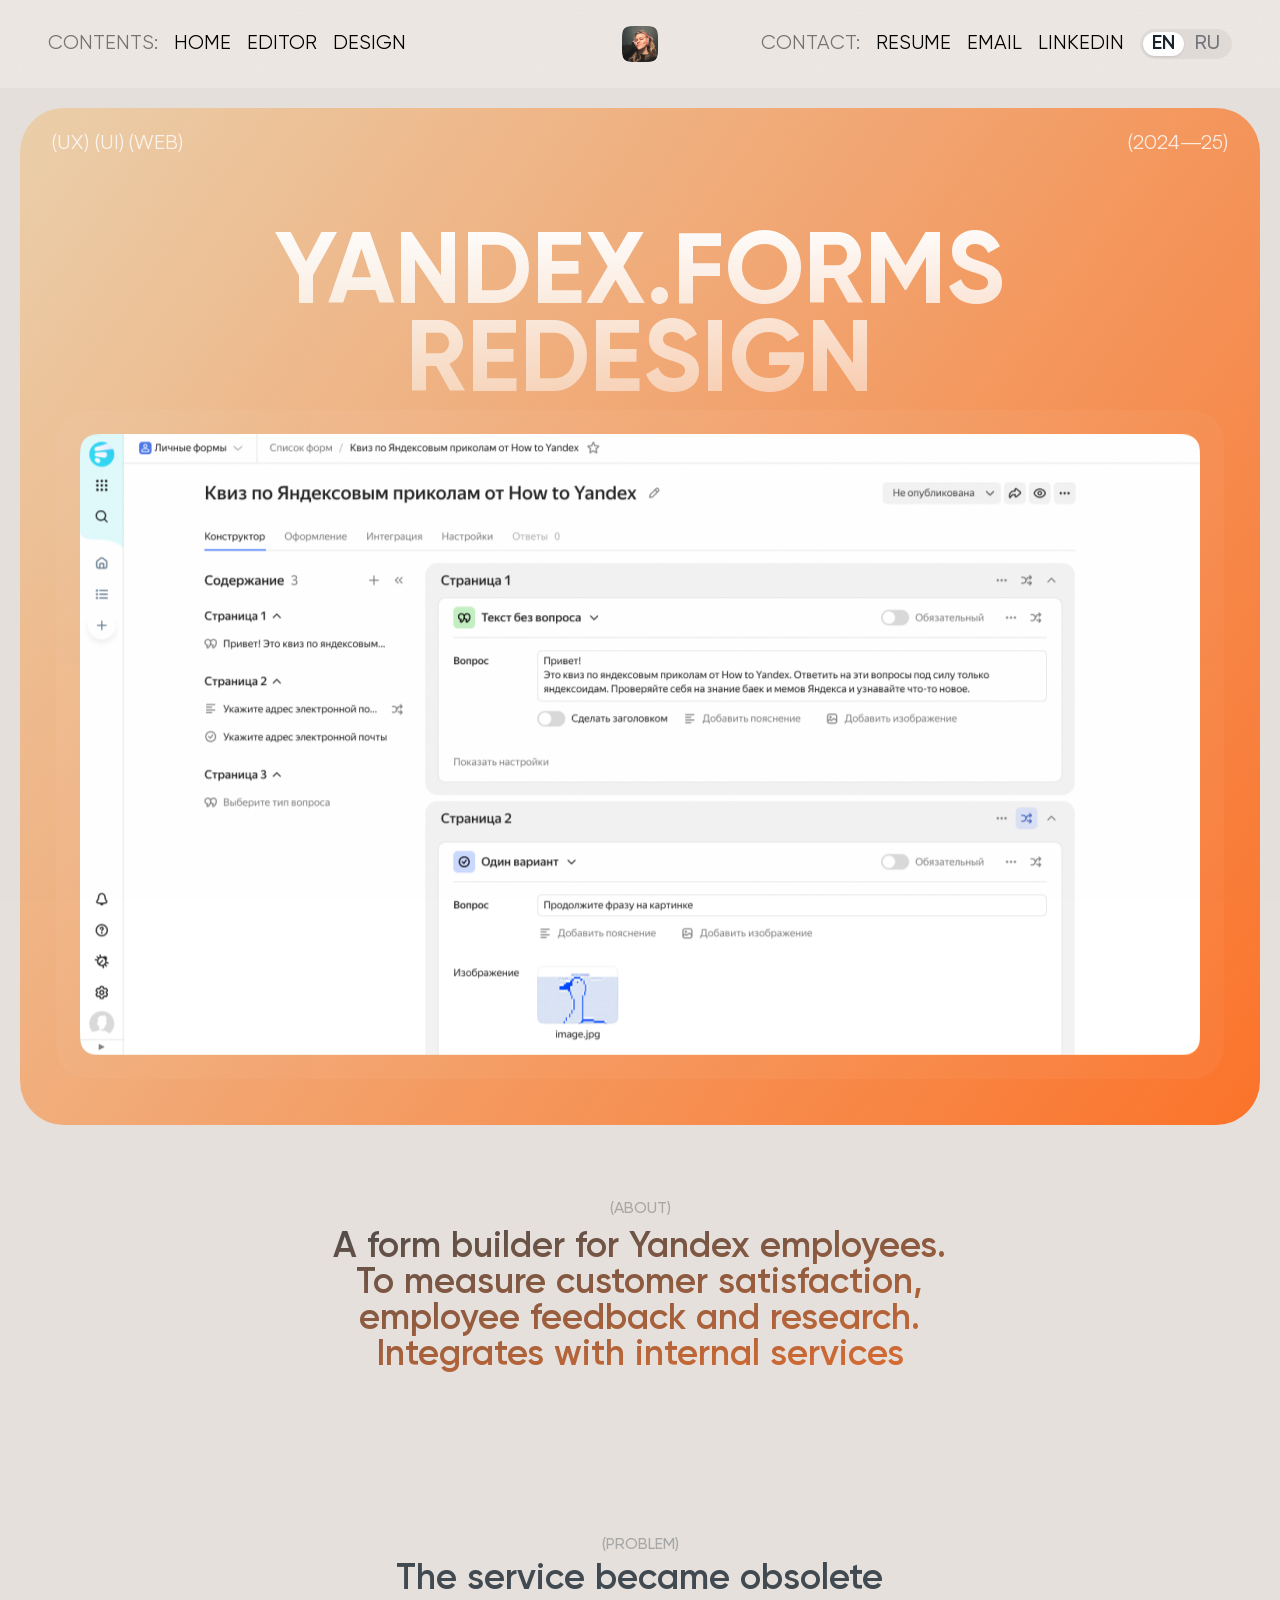
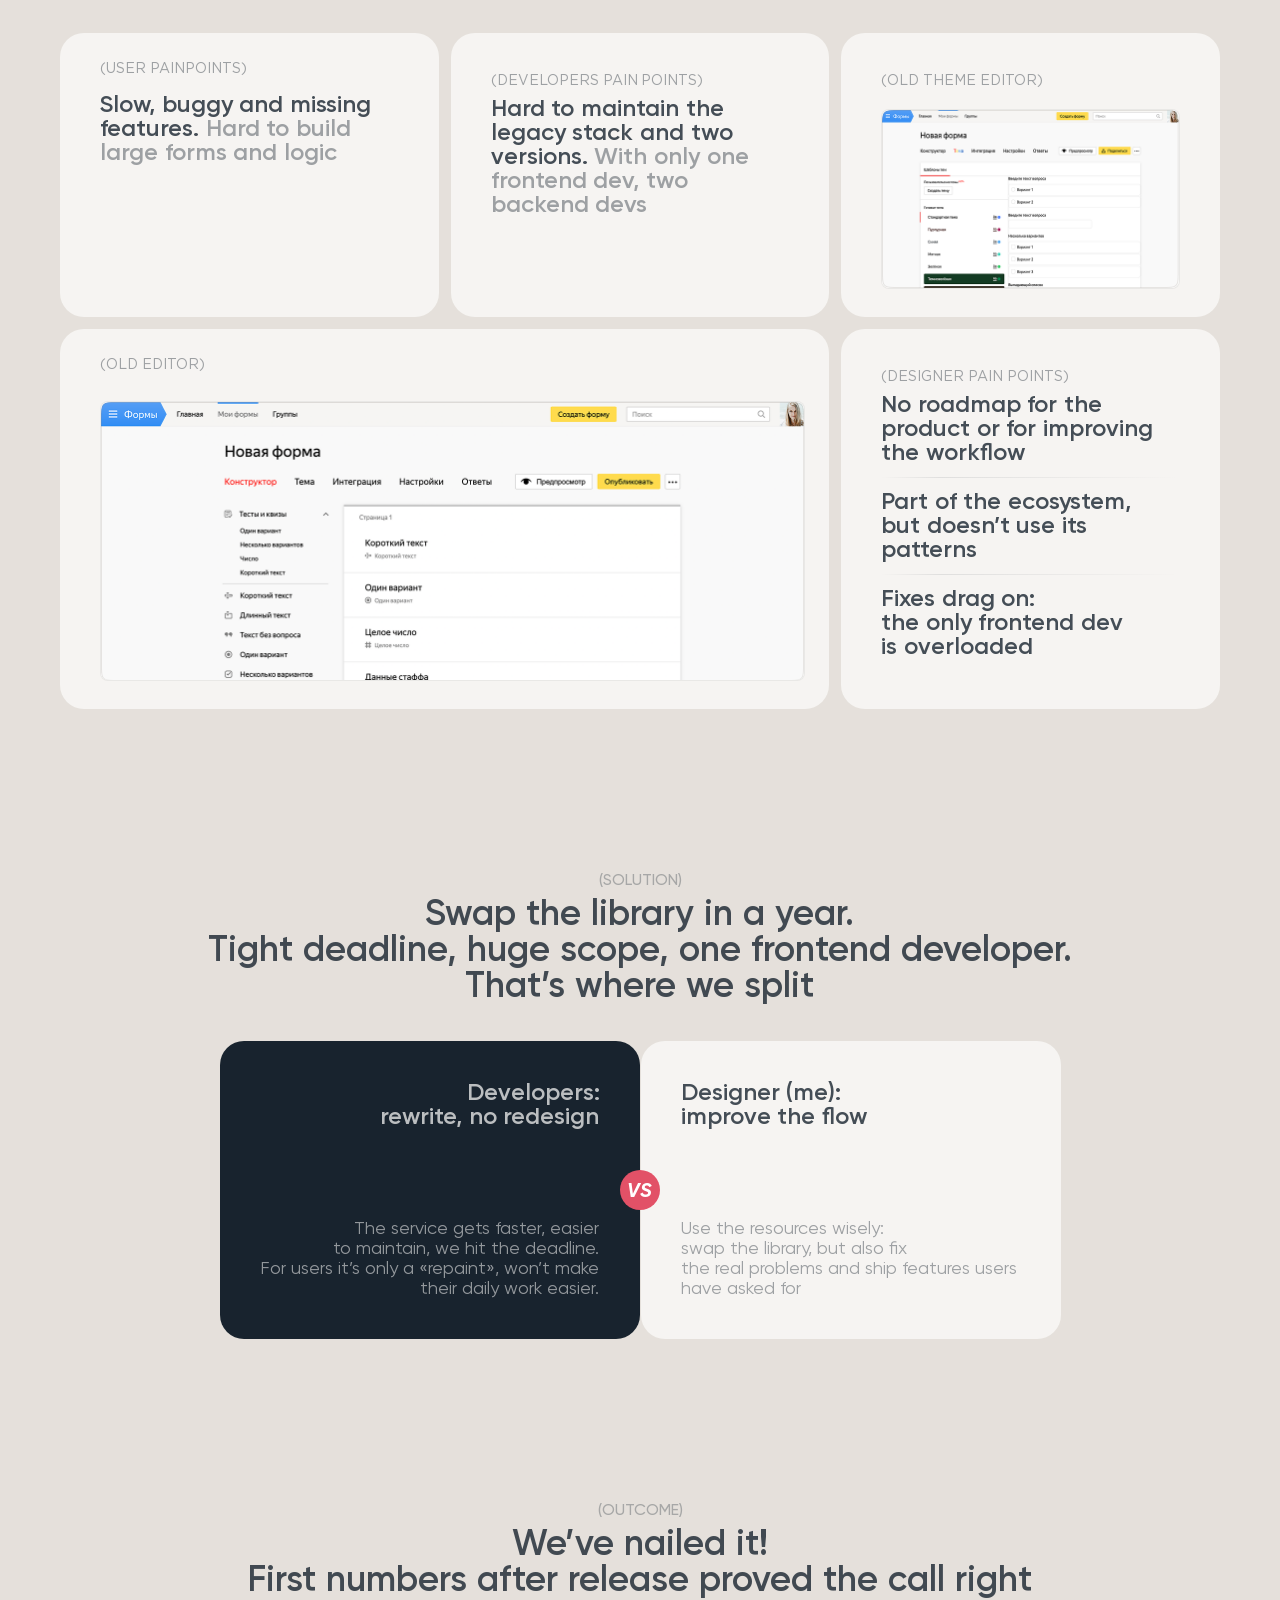
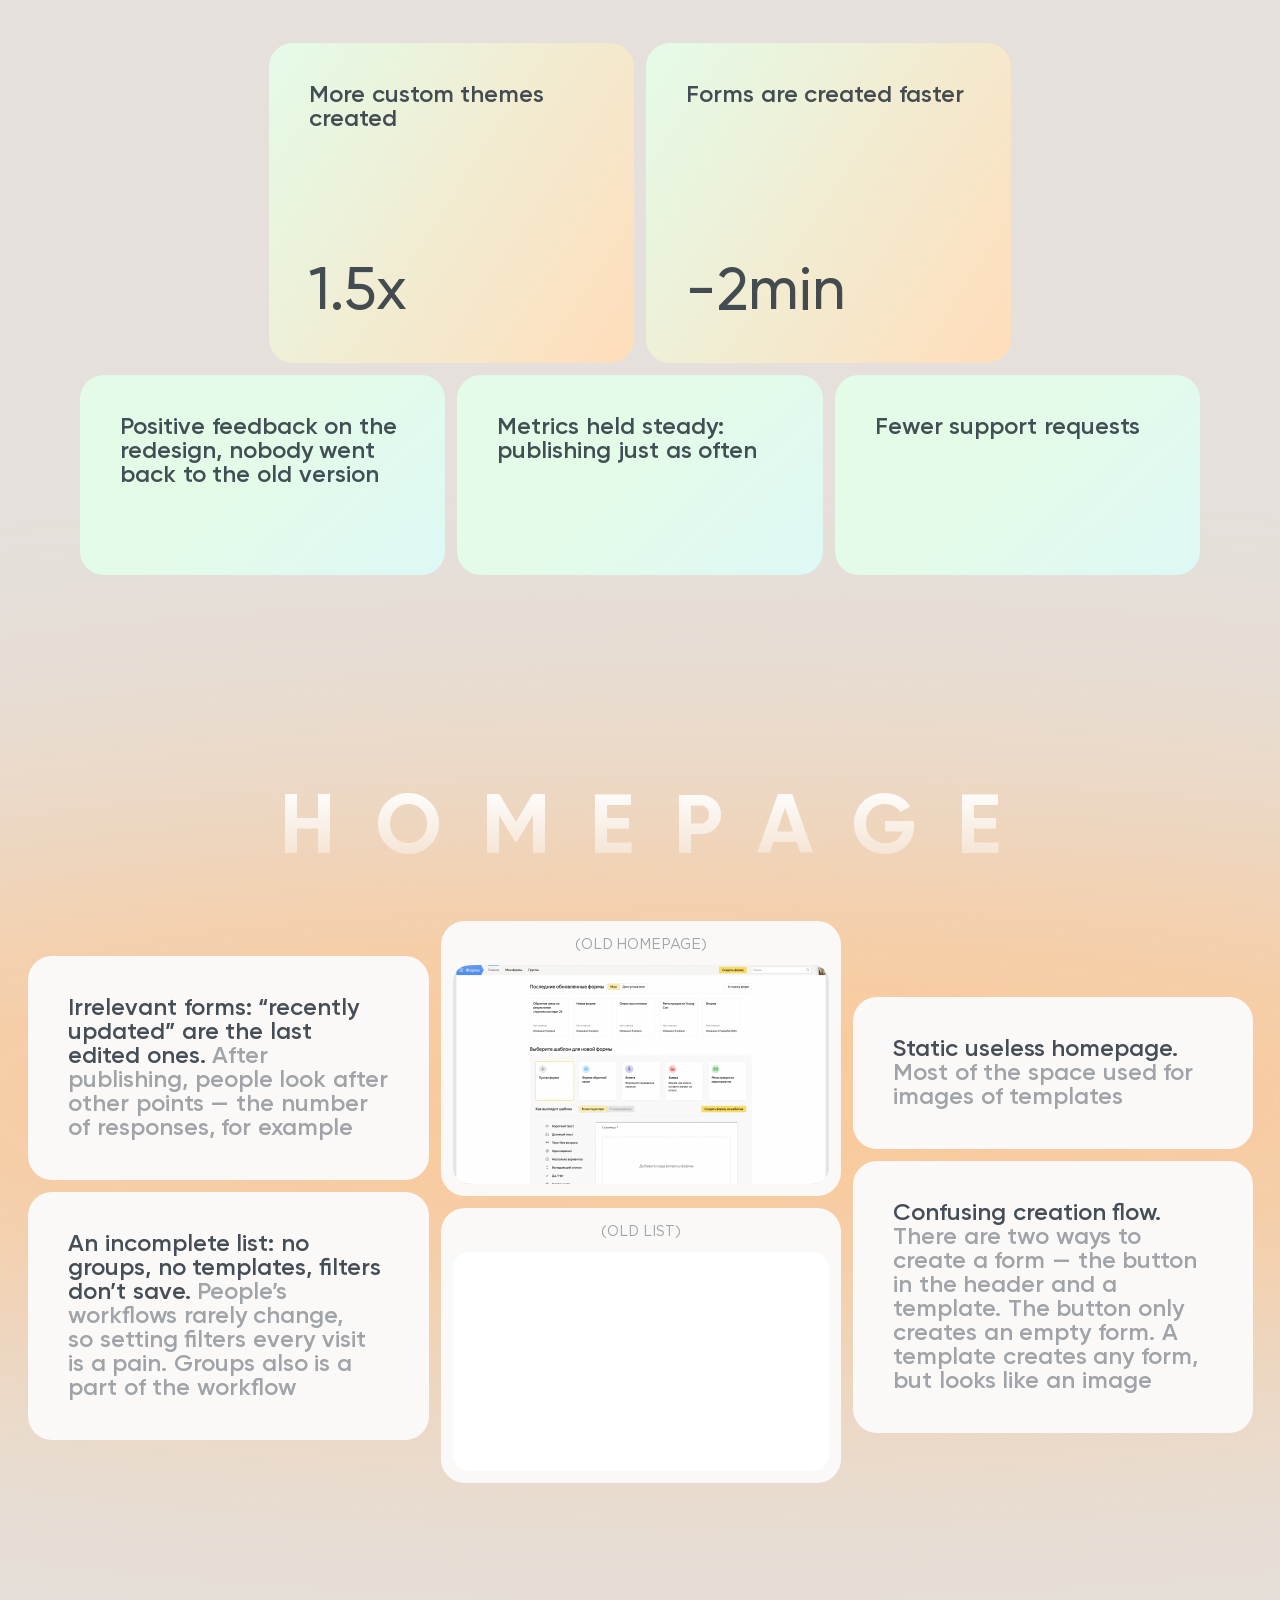
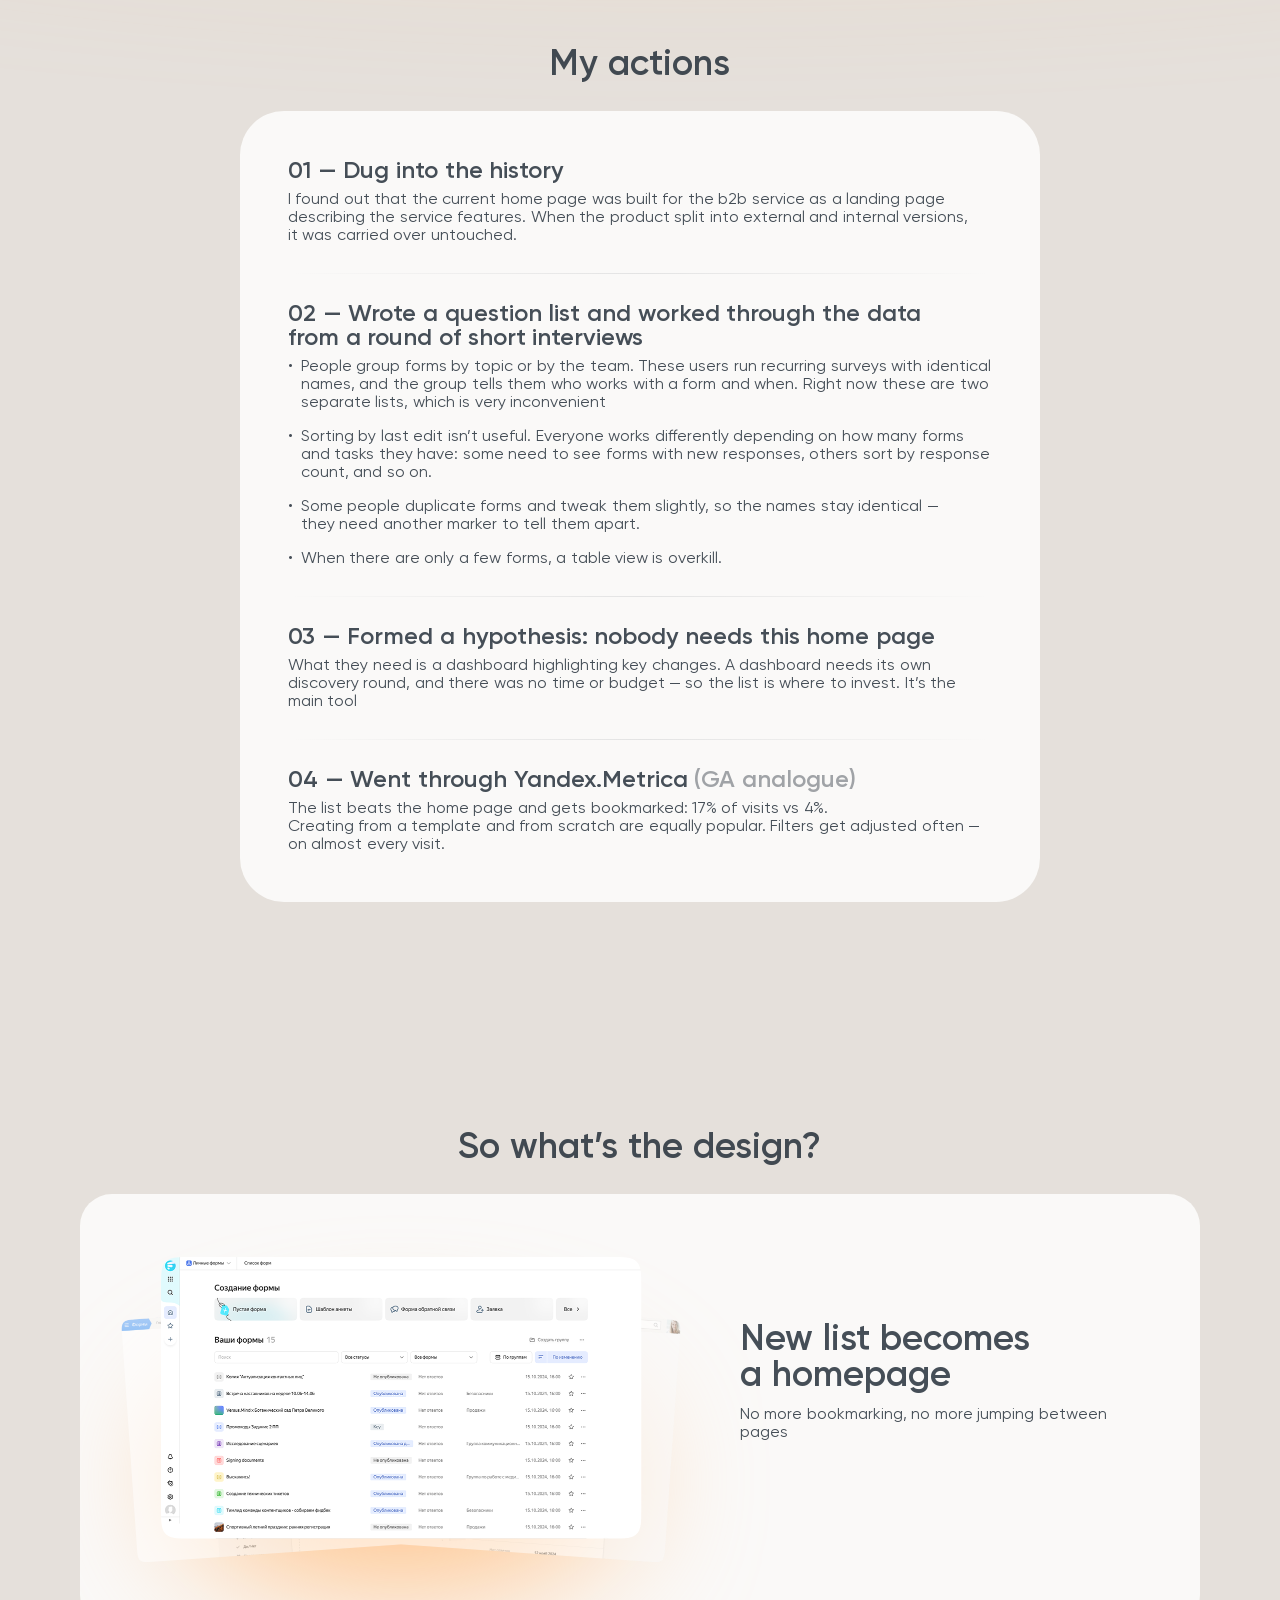
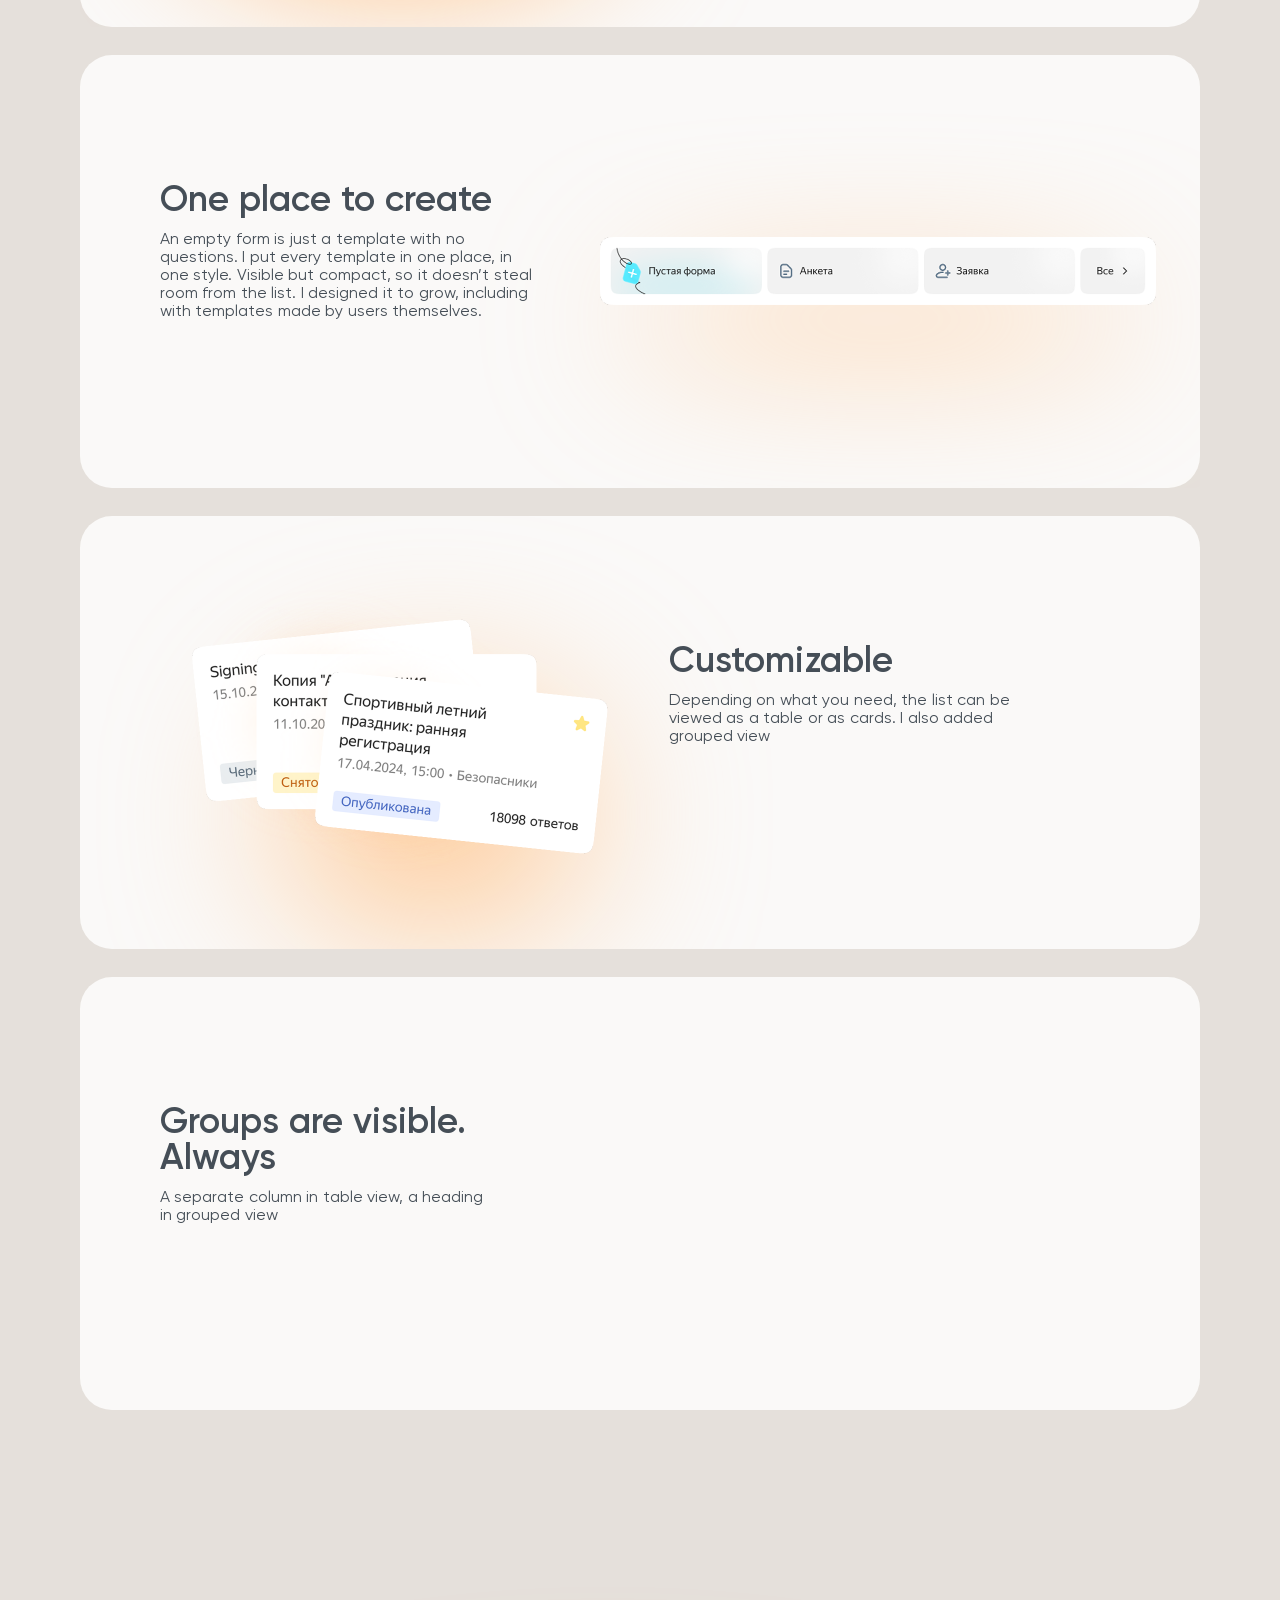
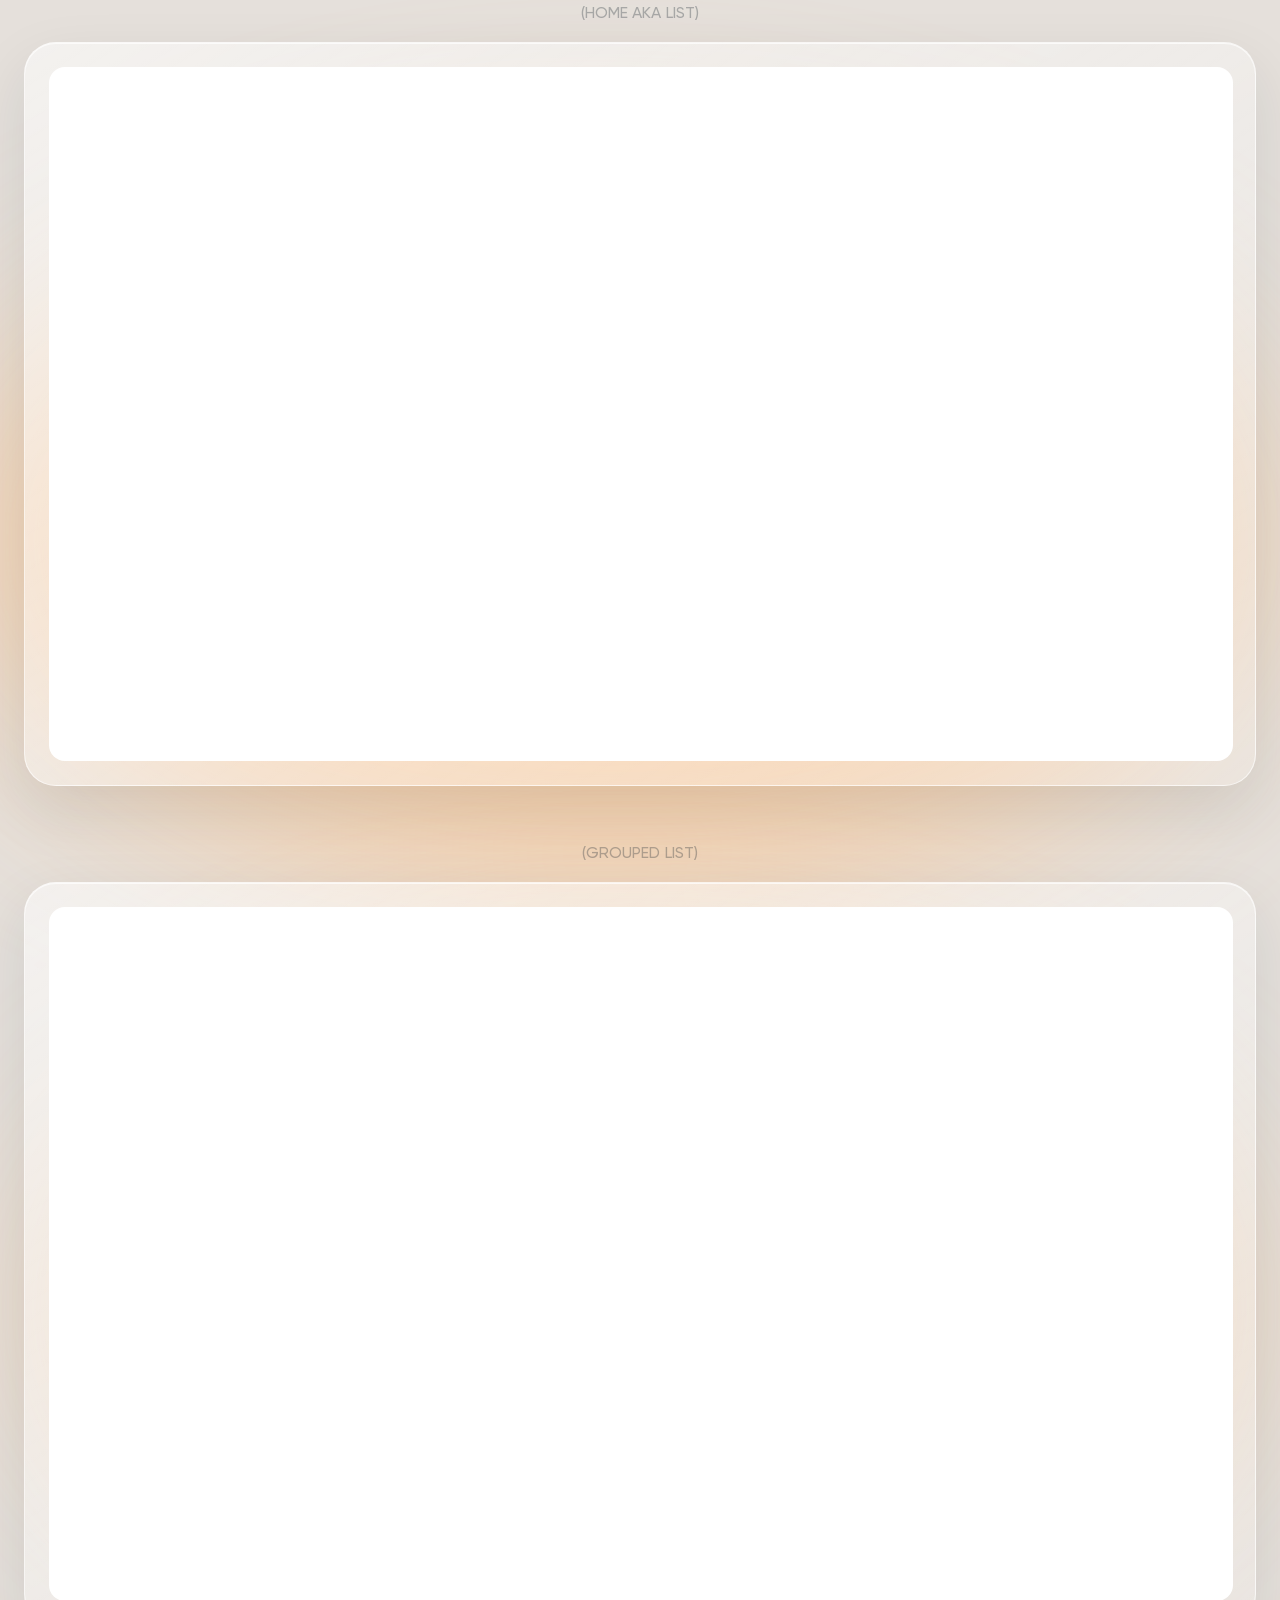
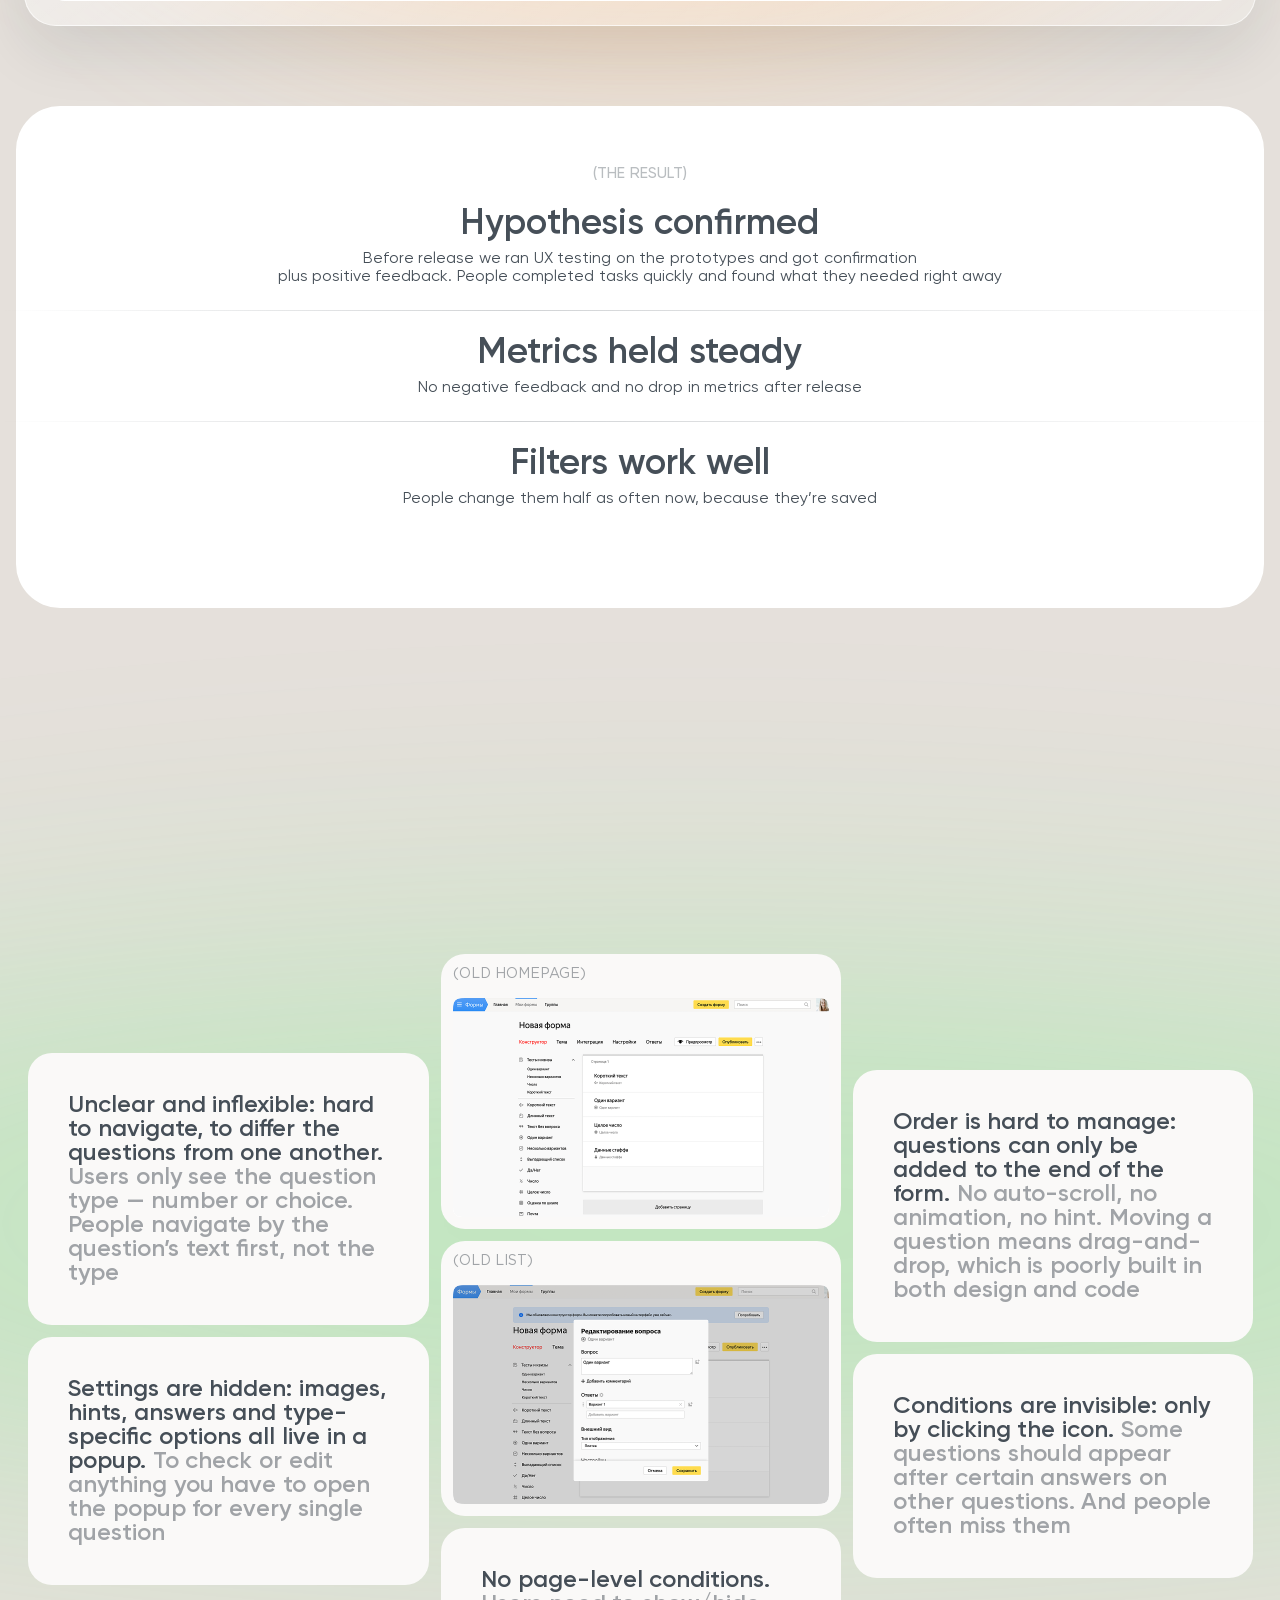
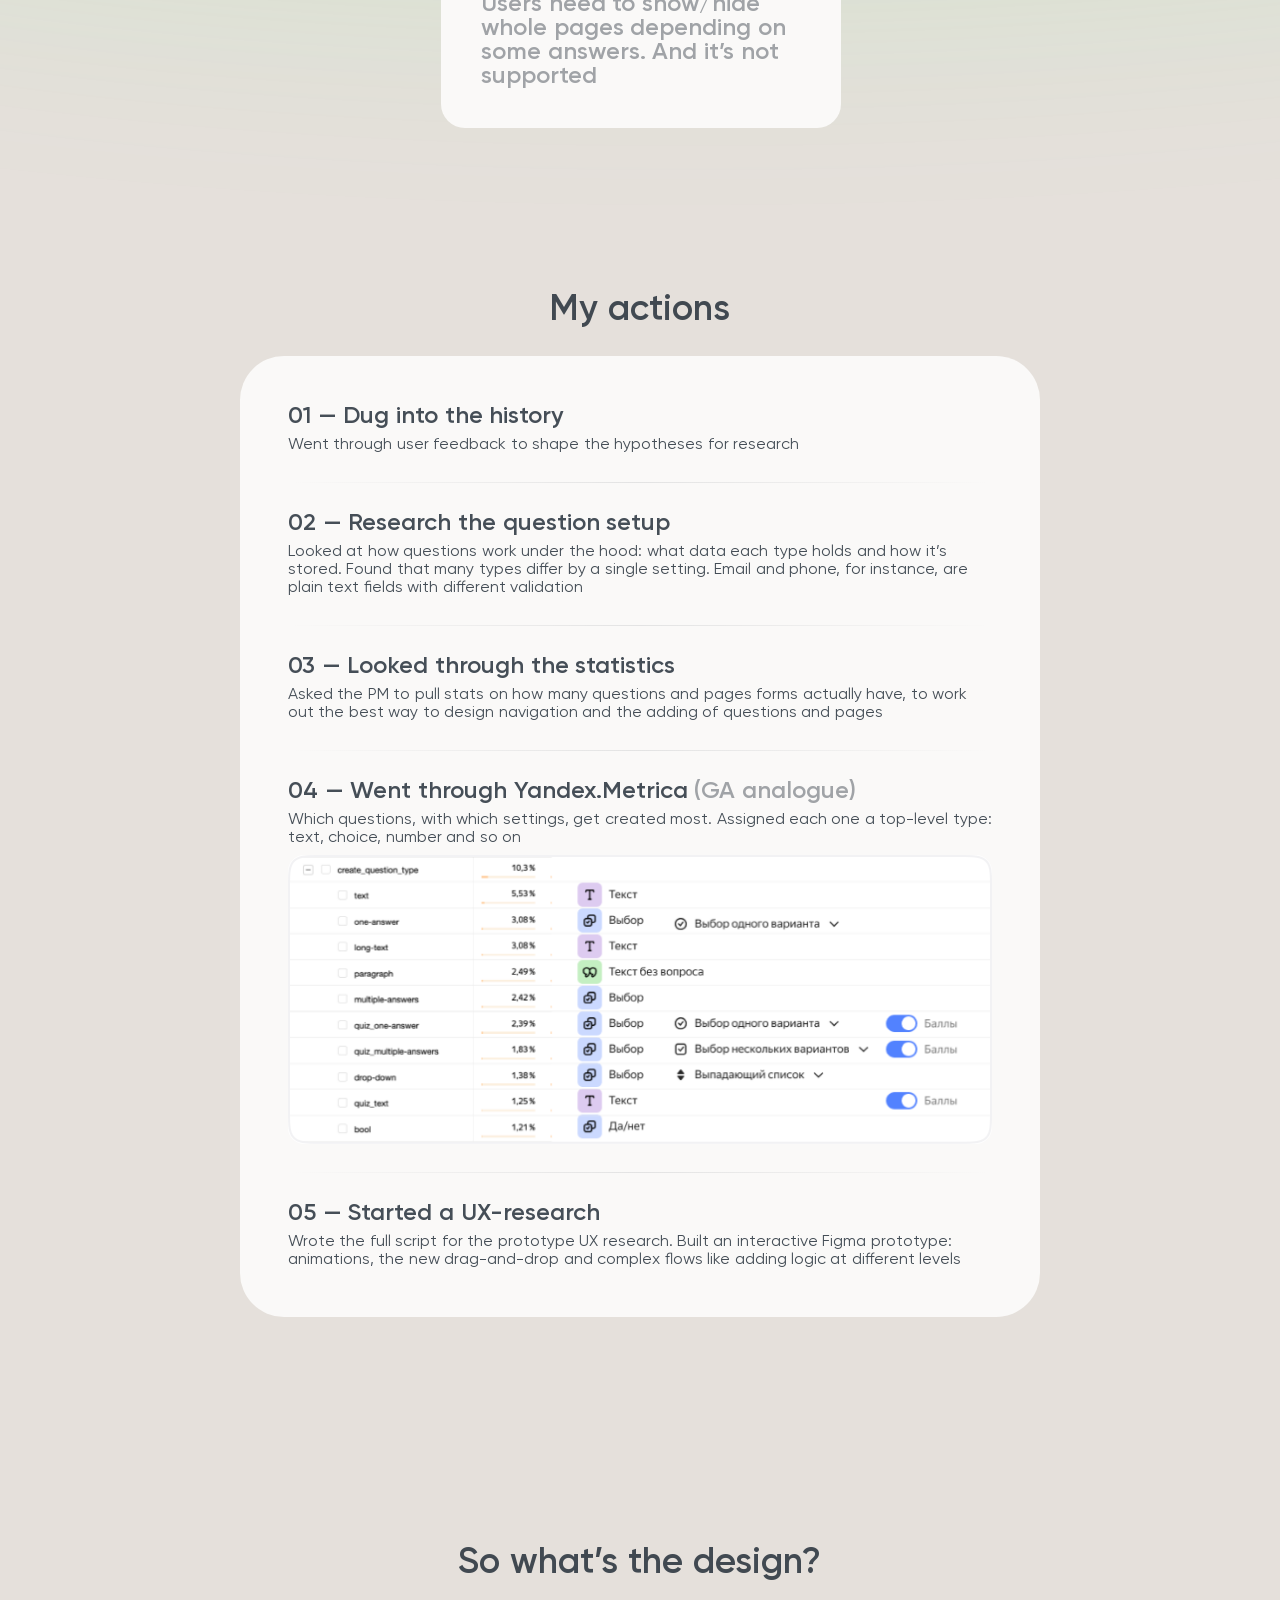
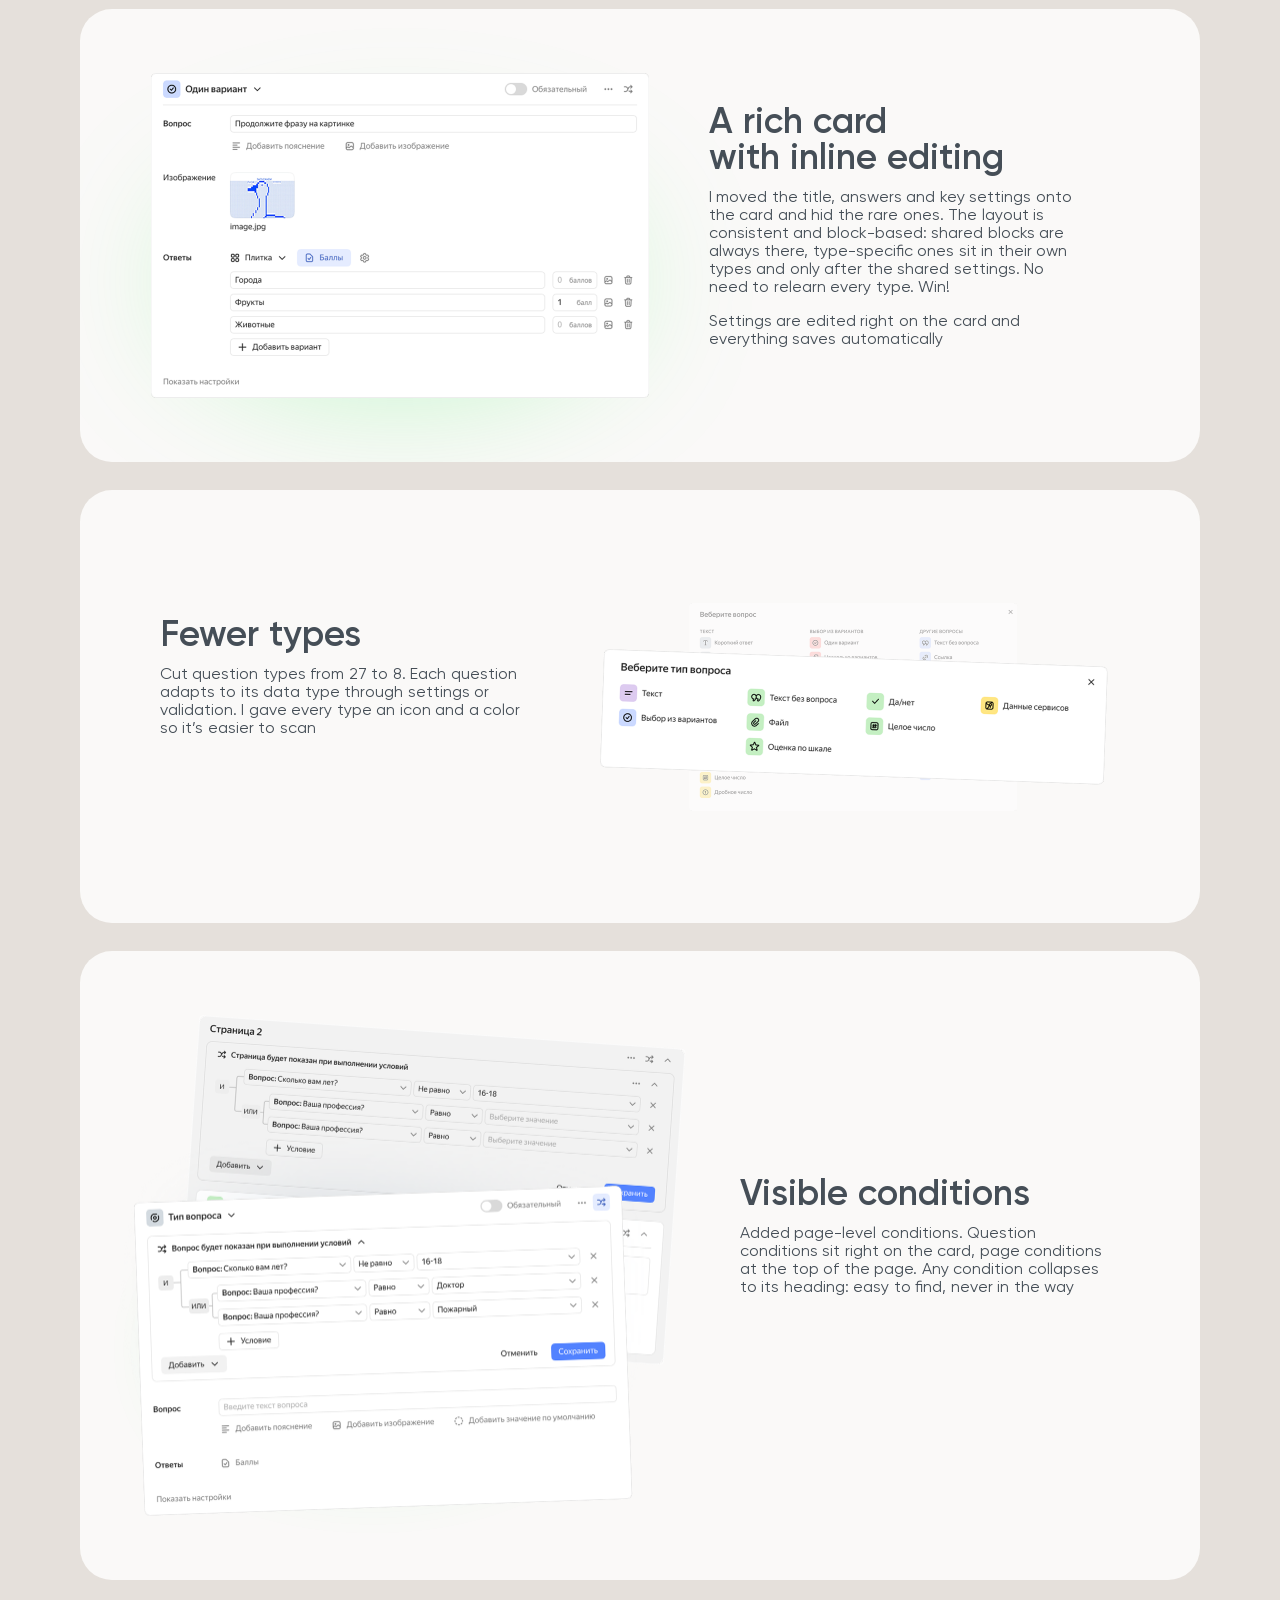
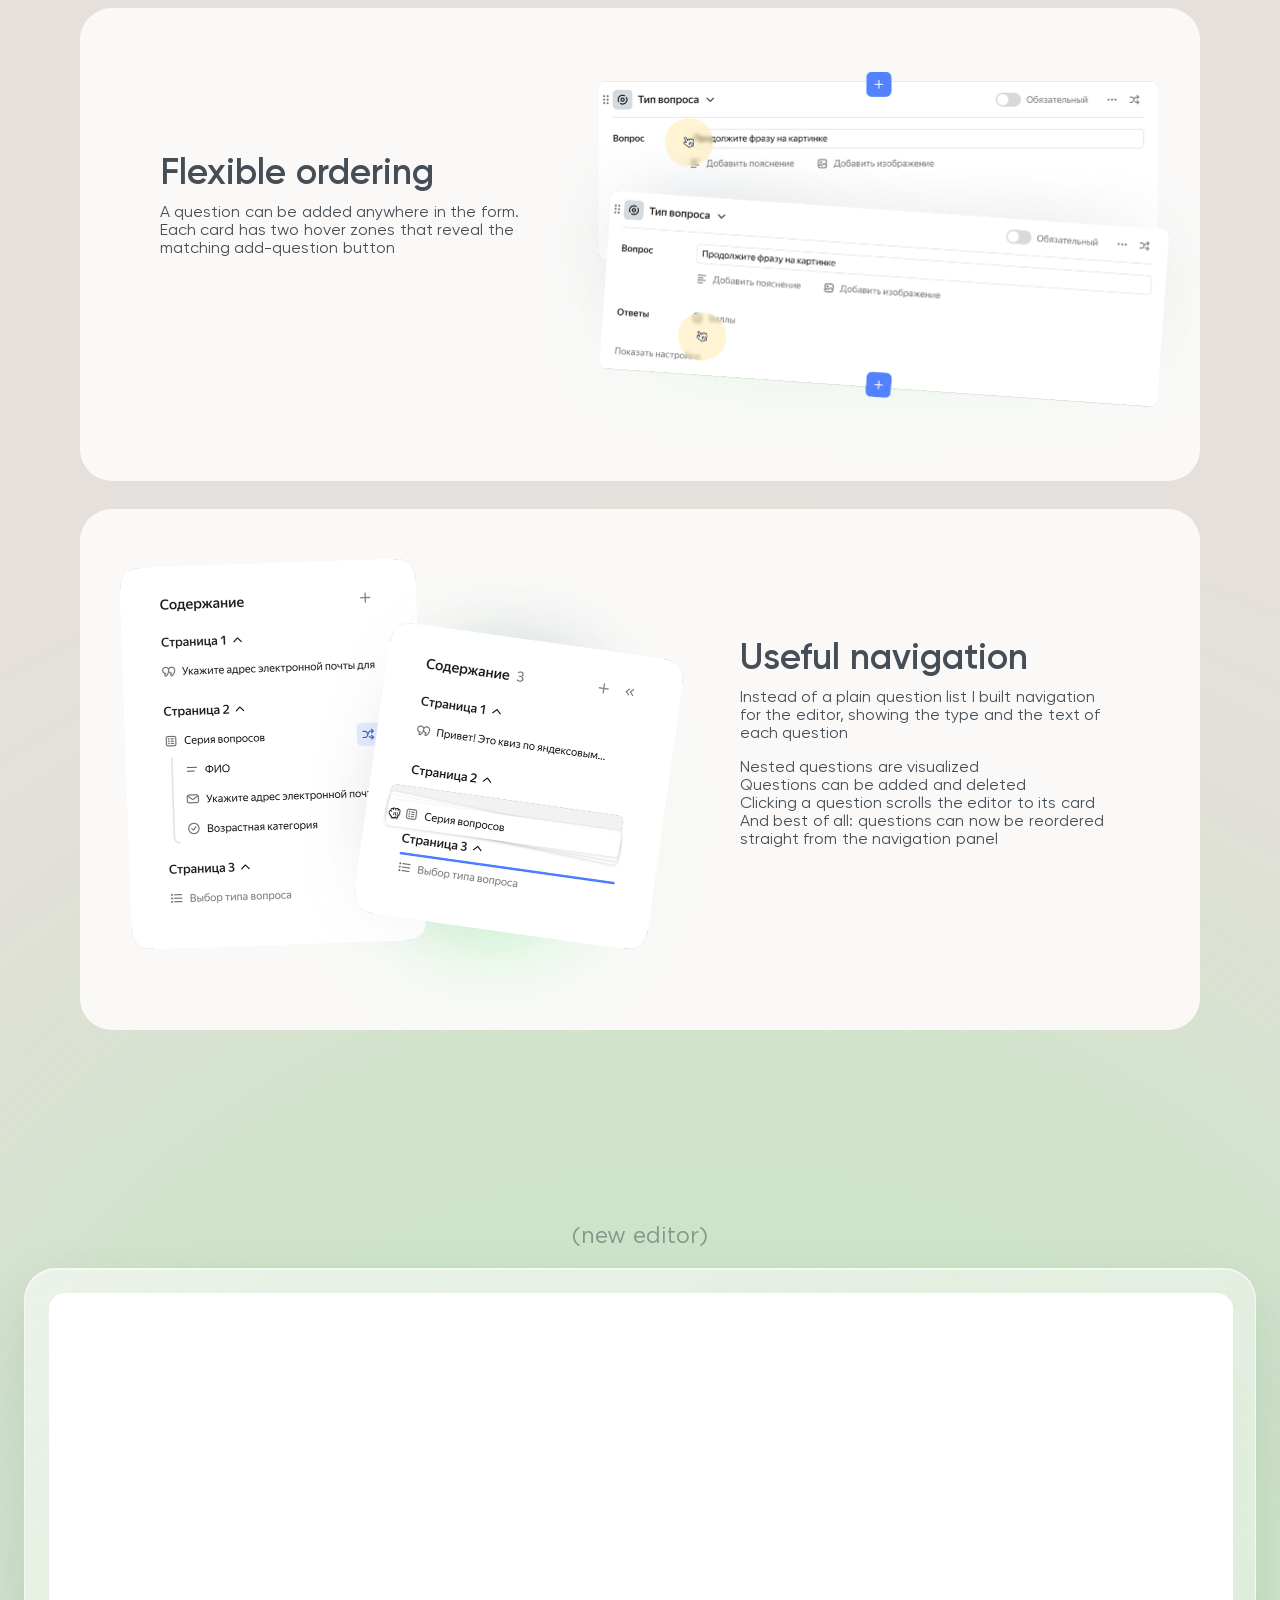
==== commit a63b2aed: "Английский кейс: разделы группой в нижней плашке" ====
--- a/index.html
+++ b/index.html
@@ -654,9 +654,11 @@
 </main>
 
 <nav class="dock" aria-label="Contents:">
-  <a href="#homepage" data-nav="homepage">home</a>
-  <a href="#editor" data-nav="editor">editor</a>
-  <a href="#styles" data-nav="styles">design</a>
+  <span class="dock__sections">
+    <a href="#homepage" data-nav="homepage">home</a>
+    <a href="#editor" data-nav="editor">editor</a>
+    <a href="#styles" data-nav="styles">design</a>
+  </span>
   <a class="dock__cta" href="mailto:katecherno@proton.me">email</a>
 </nav>
 
--- a/css/style.css
+++ b/css/style.css
@@ -1092,24 +1092,57 @@
      остаются ровно такими, как в макете */
   .page { padding-left: var(--edge); padding-right: var(--edge); }
 
-  /* ---------- шапка: наверху остаются только аватар и язык -------------- */
-  .header { height: 56px; }
+  /* ---------- шапка: макет 907:43766 ------------------------------------ */
+  /* стекло со скруглением снизу; наверху остаются только аватар и язык */
+  .header {
+    height: 48px;
+    border-radius: 0 0 16px 16px;
+    /* в макете это эффект GLASS: 10% белого плюс сильное преломление.
+       в CSS такого нет, поэтому белого больше, а размытие мягче — на глаз
+       результат тот же, и подписи поверх стекла читаются */
+    background: rgba(255, 255, 255, 0.42);
+    backdrop-filter: blur(20px) saturate(1.7);
+    -webkit-backdrop-filter: blur(20px) saturate(1.7);
+    box-shadow: 0 10px 26px -12px rgba(39, 55, 69, 0.2),
+                inset 0 -1px 0 rgba(255, 255, 255, 0.5);
+    /* на главной стекло включается после героя — пусть проявляется плавно */
+    transition: transform 0.45s var(--ease), background 0.3s linear,
+                box-shadow 0.3s linear, border-radius 0.3s linear,
+                -webkit-backdrop-filter 0.3s linear, backdrop-filter 0.3s linear;
+  }
   .header__inner {
-    padding: 0 calc(16px + var(--edge));
+    padding: 8px calc(16px + var(--edge));
     gap: 0;
-    justify-content: flex-start;
+    justify-content: space-between;
   }
   .nav:not(.nav--right) { display: none; }   /* разделы уехали в нижнюю таблетку */
   .nav__cap { display: none; }
-  .avatar { order: -1; margin-right: auto; width: 34px; height: 34px; }
+  .avatar { order: -1; margin-right: auto; width: 24px; height: 24px; border-radius: 4px; }
   .nav--right { flex: 0 0 auto; gap: 0; padding-left: 0; }
   .nav--right > a { display: none; }
-  /* зона нажатия 44 при кегле 17 — палец больше не промахивается */
-  .lang { gap: 16px; font-size: 17px; }
-  .lang a { padding: 13px 1px; }
-  .lang a + a::before { left: -10px; }
-
-  .page { padding-top: 56px; }
+  /* язык: серая дорожка, активный на белой плашке */
+  .lang {
+    gap: 2px;
+    padding: 2px;
+    border-radius: 16px;
+    background: #e5e0db;
+    font-size: 14px;
+  }
+  .lang a {
+    min-width: 0;
+    height: 26px;
+    padding: 6px 8px 4px;
+    border-radius: 28px;
+    font-weight: 500;
+    line-height: 16px;
+    color: rgba(24, 35, 46, 0.8);
+    background: none;
+    box-shadow: none;
+  }
+  .lang a.is-current { background: #fff; font-weight: 500; }
+  .lang a + a::before { content: none; }
+
+  .page { padding-top: 48px; }
   .footer { padding-bottom: 104px; }        /* место под плавающую таблетку */
 
   /* ---------- общая типографика секций ---------------------------------- */
@@ -1544,6 +1577,9 @@
 .dock { display: none; }
 
 @media (max-width: 759px) {
+  /* макет 904:43649 «bottom_sticky»: белая плашка 48px, радиус 24,
+     разделы группой слева, кнопка контактов справа.
+     ширина остаётся прежней — поля 12px плюс общее поле страницы */
   .dock {
     position: fixed;
     left: calc(12px + var(--edge, 0px));
@@ -1552,41 +1588,71 @@
     z-index: 420;
     display: flex;
     align-items: center;
-    gap: 2px;
-    padding: 5px;
-    border-radius: 999px;
-    background: rgba(255, 255, 255, 0.82);
-    backdrop-filter: blur(16px) saturate(1.5);
-    -webkit-backdrop-filter: blur(16px) saturate(1.5);
-    box-shadow: 0 6px 26px rgba(39, 55, 69, 0.16),
-                inset 0 0 0 1px rgba(255, 255, 255, 0.7);
+    justify-content: space-between;
+    gap: 20px;
+    padding: 8px;
+    border-radius: 24px;
+    background: #fff;
+    box-shadow: 0 6px 26px rgba(39, 55, 69, 0.14);
     transition: transform 0.45s var(--ease), opacity 0.3s linear;
   }
-  /* таблетка уезжает вместе с шапкой, чтобы не мешать чтению */
-  .header.is-hidden ~ .dock,
+  /* «sticky» понимаем буквально: плашка остаётся, даже когда шапка уезжает */
+  .header.is-hidden ~ .dock { transform: none; opacity: 1; }
   .dock.is-hidden { transform: translateY(calc(100% + 24px)); opacity: 0; }
 
+  /* внутри группы разделов гэпа нет — двадцать пикселей только до кнопки */
+  .dock__sections { display: flex; align-items: center; min-width: 0; }
+
   .dock a {
-    flex: 1 1 0;
+    flex: 0 1 auto;
     min-width: 0;
     text-align: center;
-    font-size: 13px;
-    line-height: 1;
+    font-weight: 500;
+    font-size: 14px;
+    line-height: 16px;
+    letter-spacing: 0;
     text-transform: uppercase;
-    letter-spacing: 0.03em;
-    padding: 13px 4px;
-    border-radius: 999px;
-    color: rgba(24, 35, 46, 0.75);
+    padding: 6px 12px 4px;
+    border-radius: 0;
+    color: rgba(24, 35, 46, 0.3);
     white-space: nowrap;
-    transition: background 0.3s var(--ease), color 0.3s var(--ease);
-  }
-  .dock a:hover { color: var(--hover); }
-  .dock a.is-current { background: var(--ink); color: #fff; }
-  .dock__cta {
-    flex: 0 0 auto !important;
-    padding: 13px 16px !important;
-    font-weight: 600;
-    color: #fff !important;
-    background: linear-gradient(120deg, var(--orange), #e561d3);
-  }
-}
+    transition: color 0.3s var(--ease);
+  }
+  .dock a.is-current { background: none; color: rgba(24, 35, 46, 0.8); }
+
+  /* кнопка бывает и ссылкой (кейс), и кнопкой (главная) — отсюда сброс */
+  .dock .dock__cta {
+    flex: 0 0 auto;
+    border: 0;
+    cursor: pointer;
+    font-family: inherit;
+    font-weight: 500;
+    font-size: 14px;
+    line-height: 16px;
+    letter-spacing: 0;
+    text-transform: uppercase;
+    white-space: nowrap;
+    padding: 6px 12px 4px;
+    border-radius: 20px;
+    color: rgba(255, 255, 255, 0.8);
+    background: var(--orange);
+    transition: transform 0.14s var(--ease-out), filter 0.25s var(--ease);
+  }
+  .dock .dock__cta:active { transform: scale(0.95); }
+  @media (hover: hover) and (pointer: fine) {
+    .dock .dock__cta:hover { filter: brightness(1.06); }
+  }
+}
+
+/* уже макета: сначала поджимаем отступы таблетки, кегль оставляем ----------- */
+@media (max-width: 389px) {
+  .dock { gap: 12px; }
+  .dock a { padding: 6px 8px 4px; }
+}
+
+/* совсем узкие экраны: уменьшаем и кегль ----------------------------------- */
+@media (max-width: 359px) {
+  .dock { gap: 8px; }
+  .dock a { padding: 6px 7px 4px; font-size: 13px; }
+  .dock .dock__cta { padding: 6px 9px 4px; font-size: 13px; }
+}
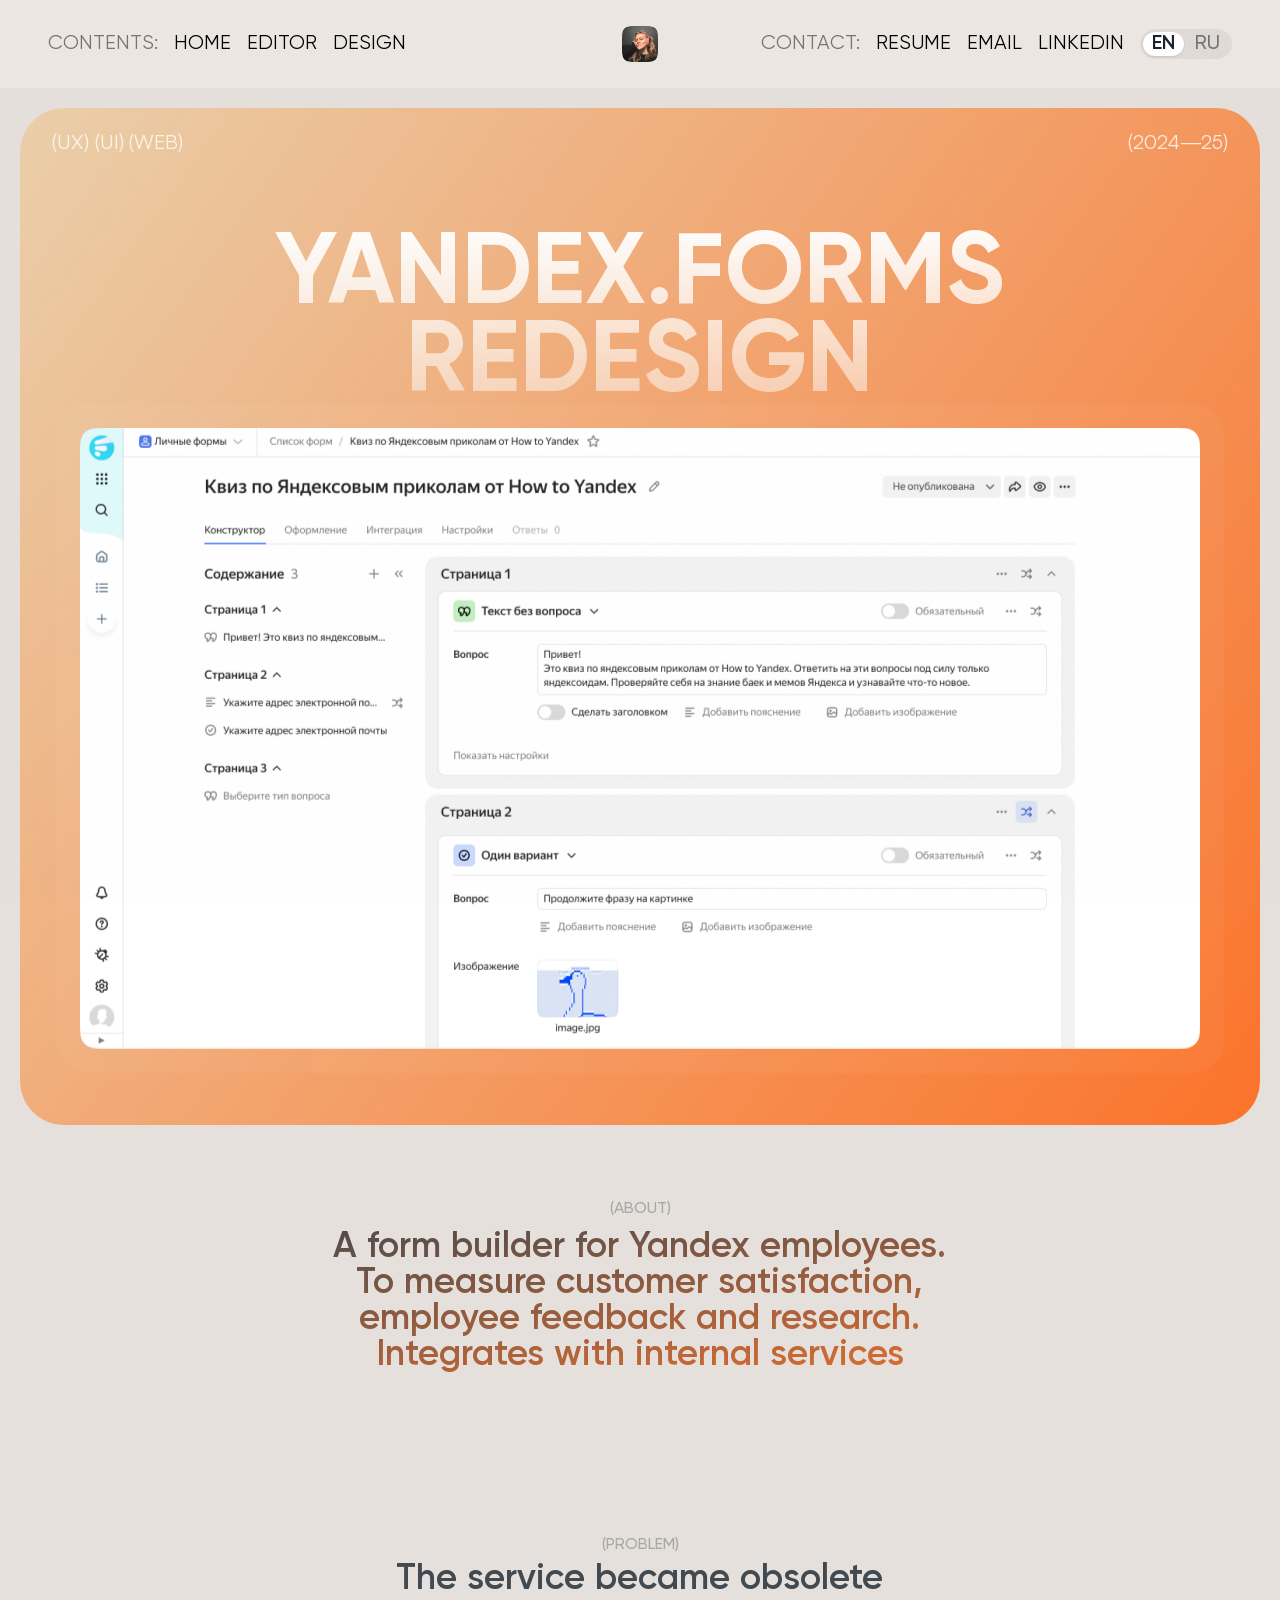
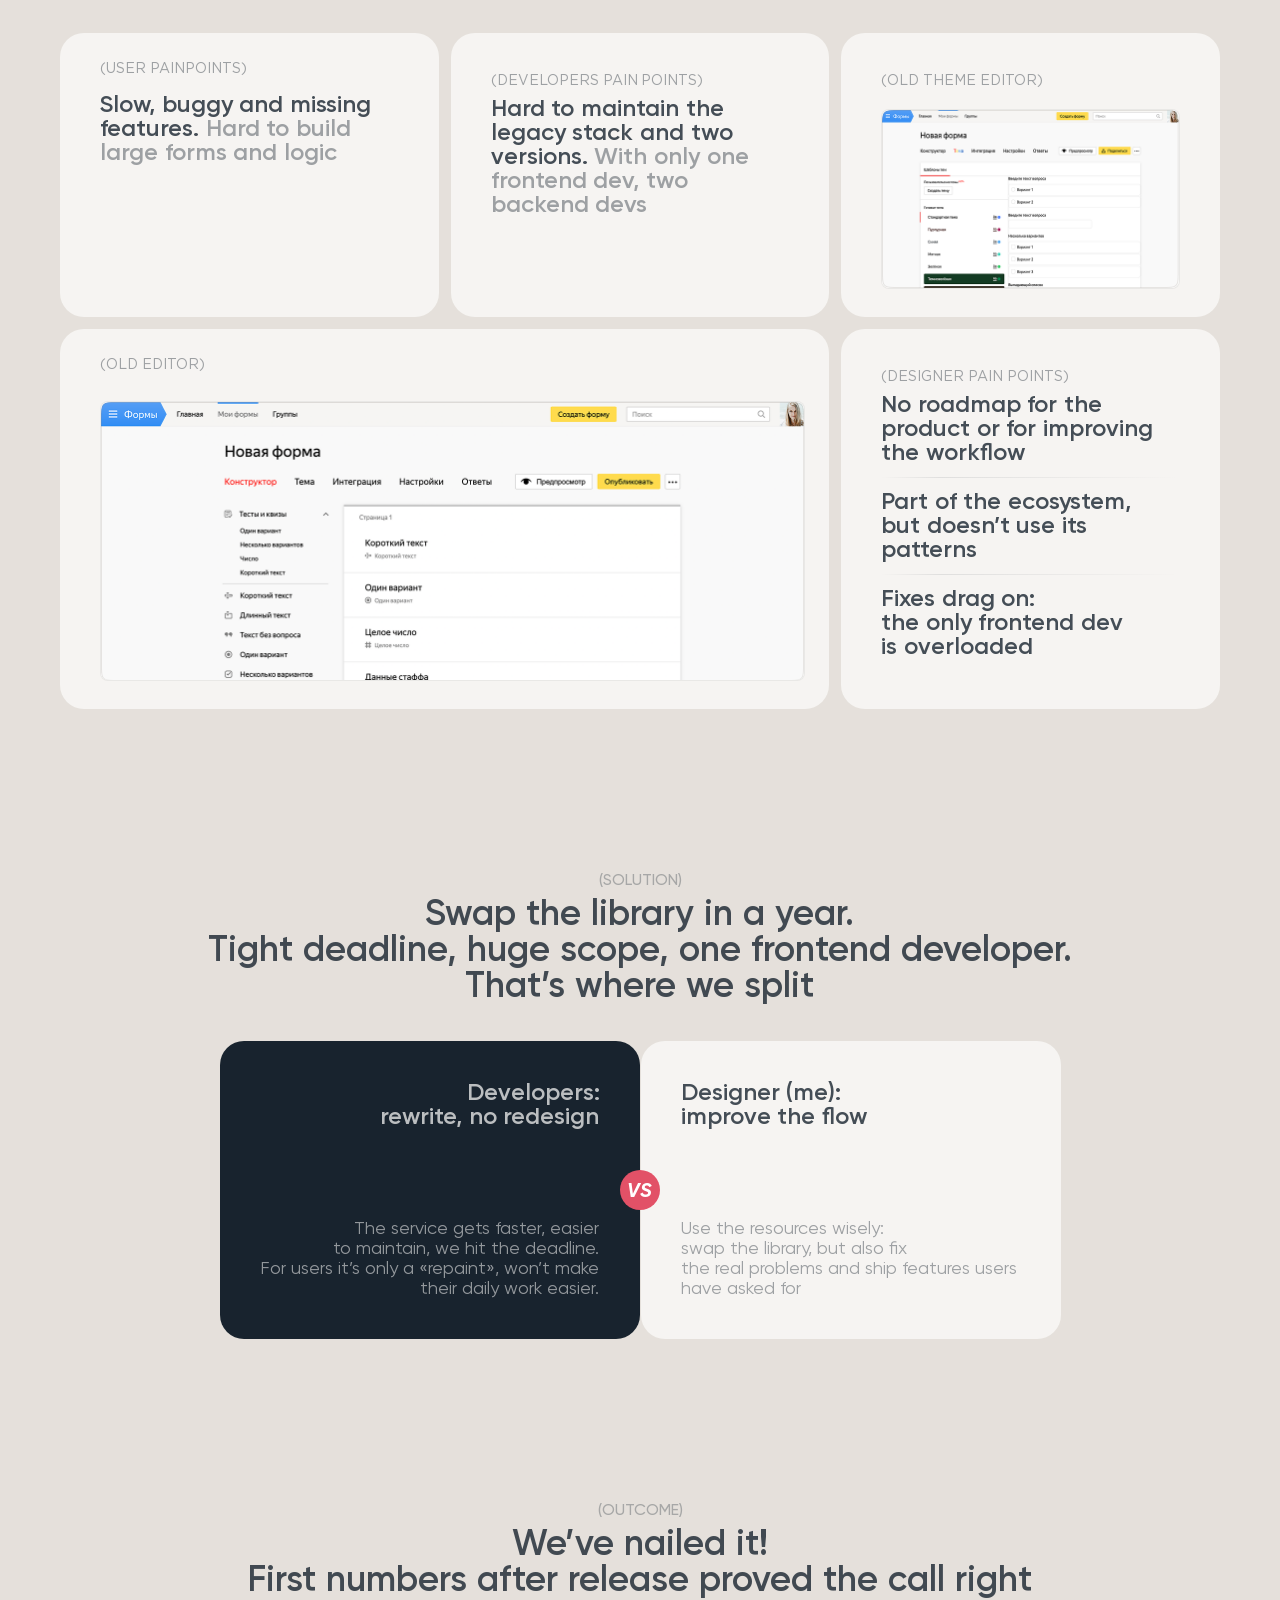
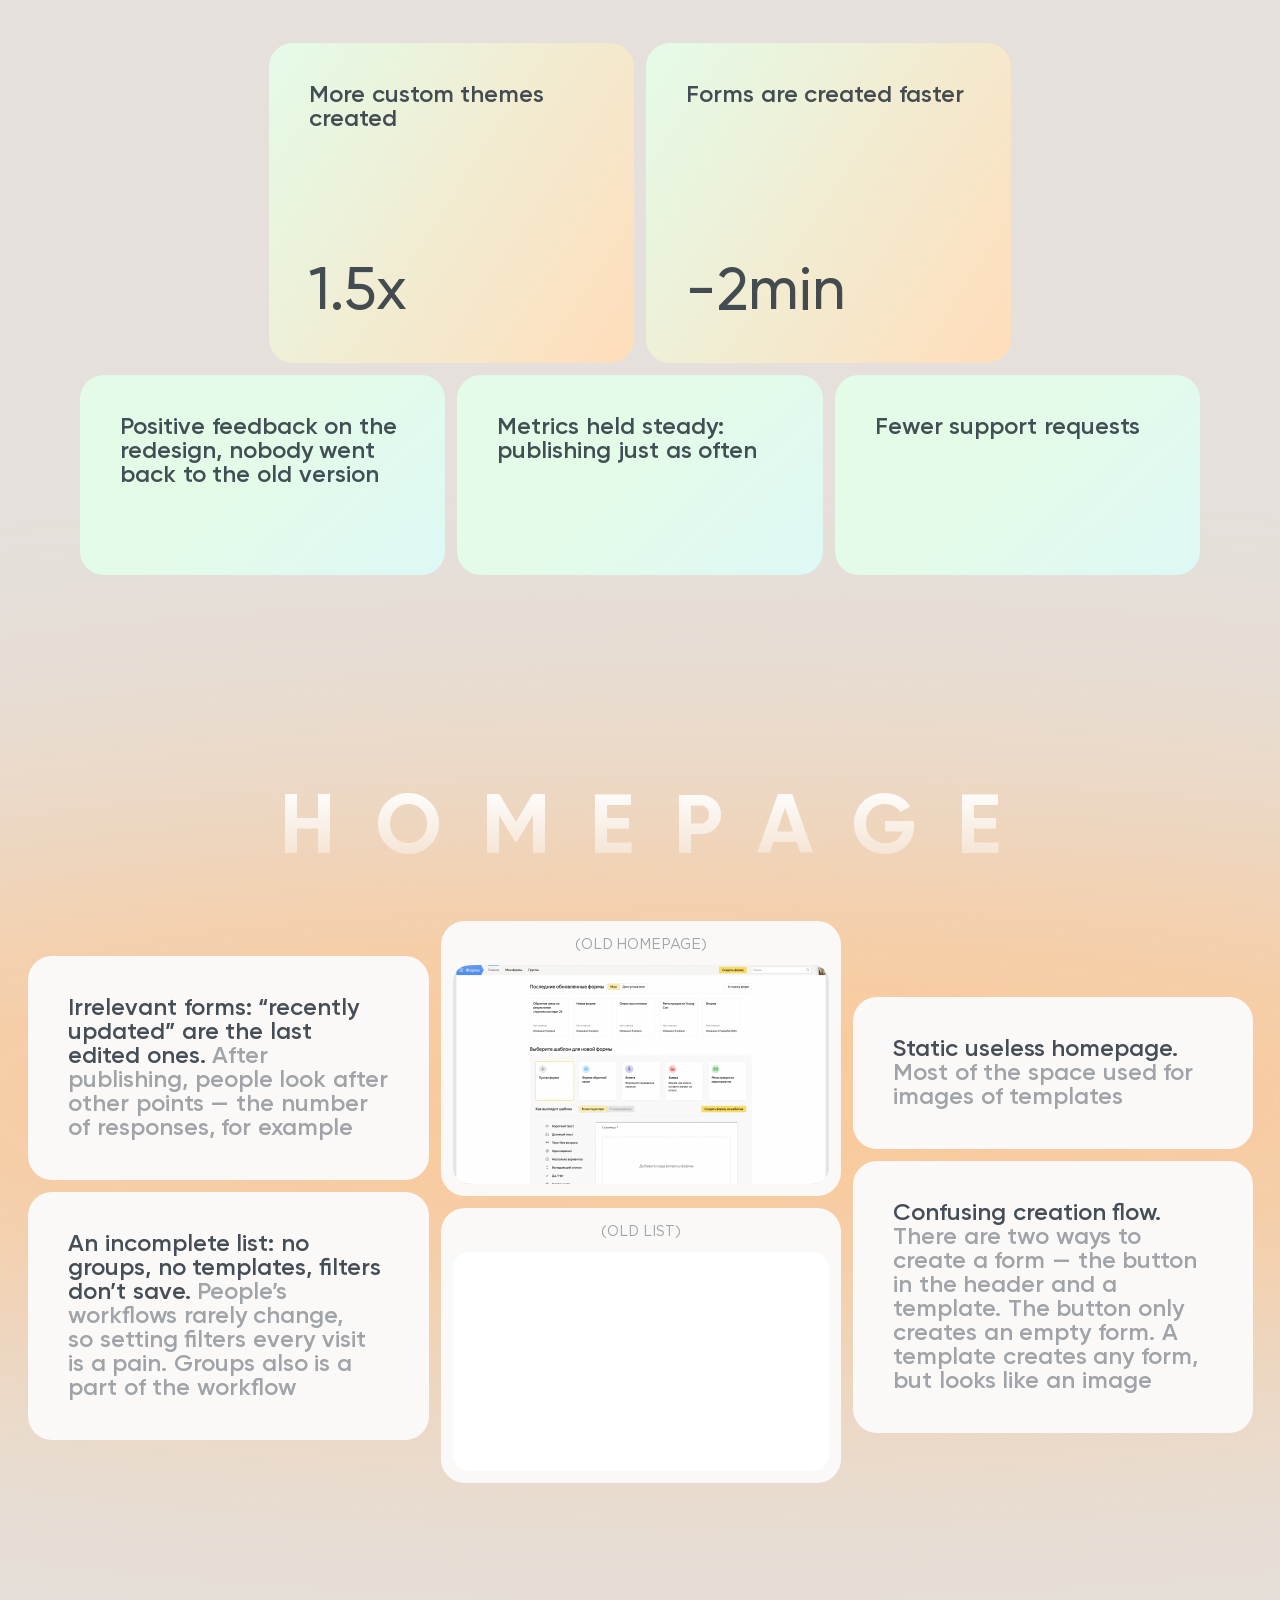
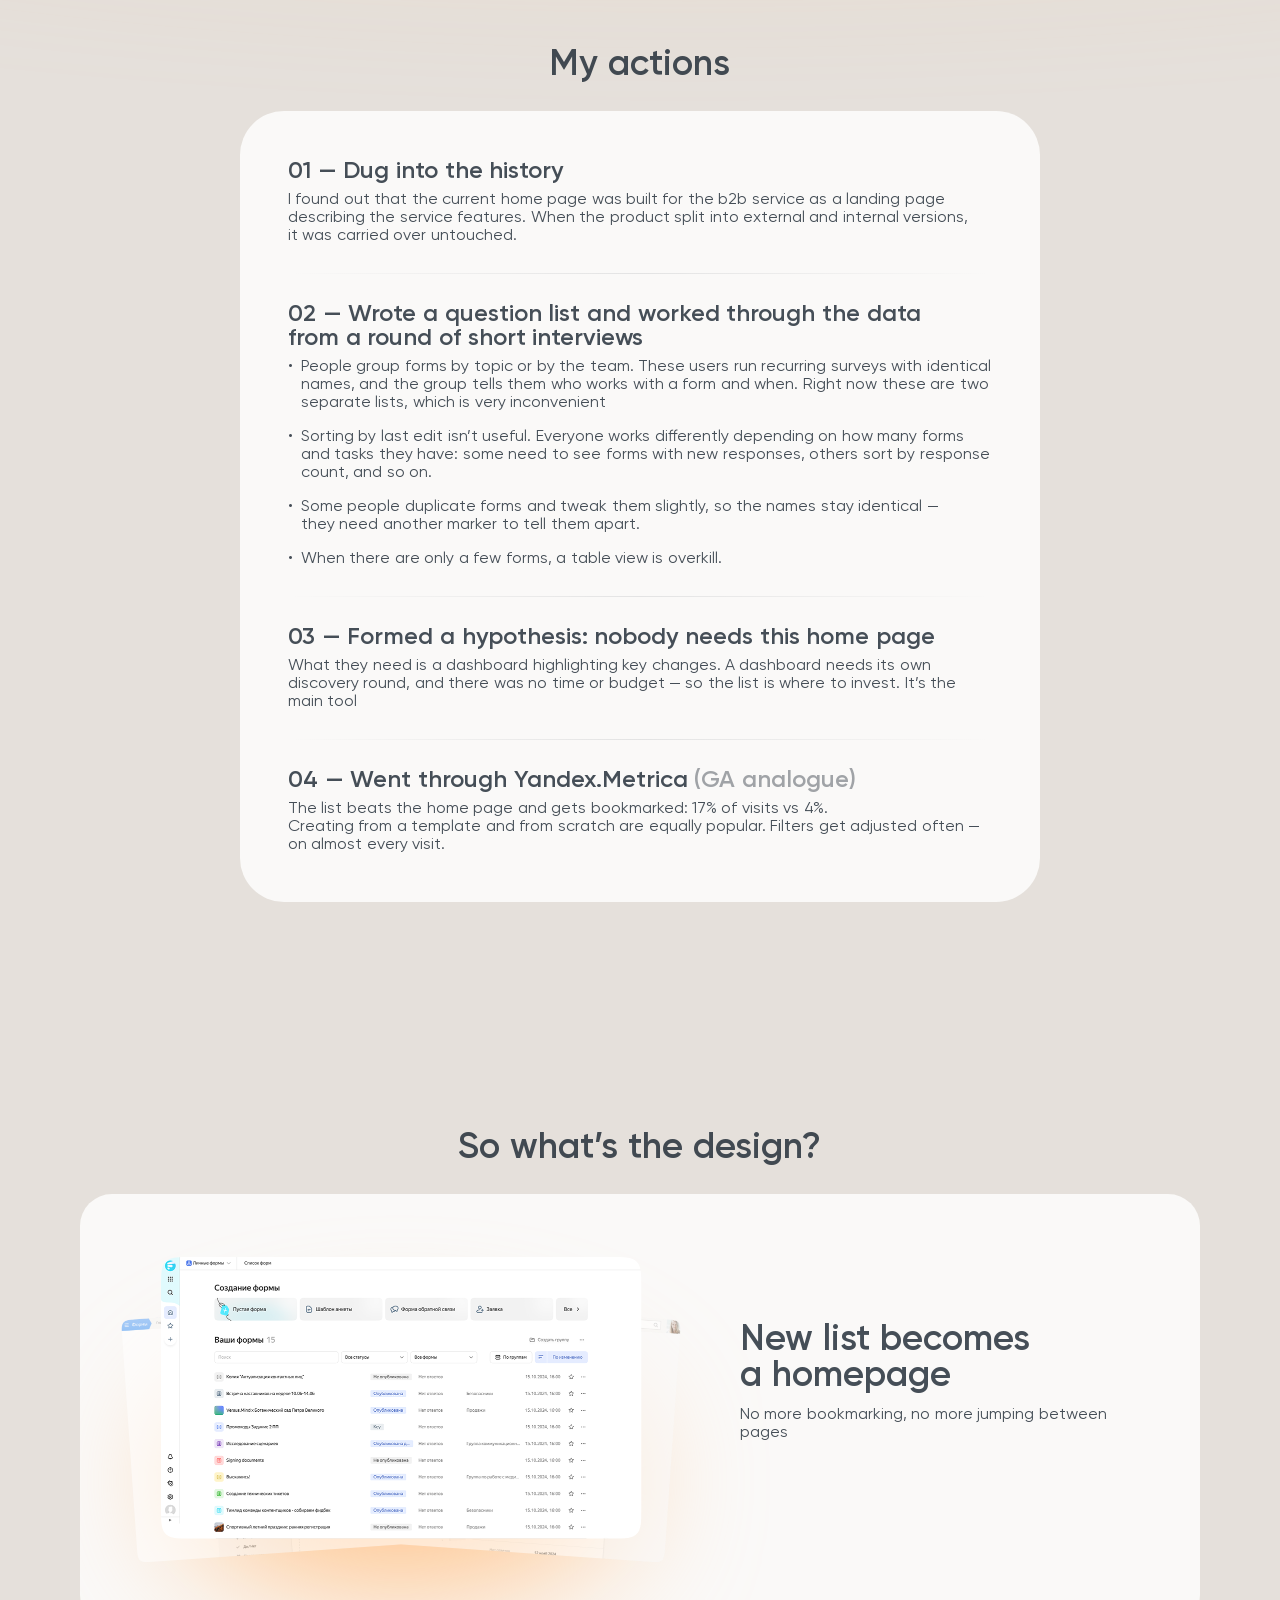
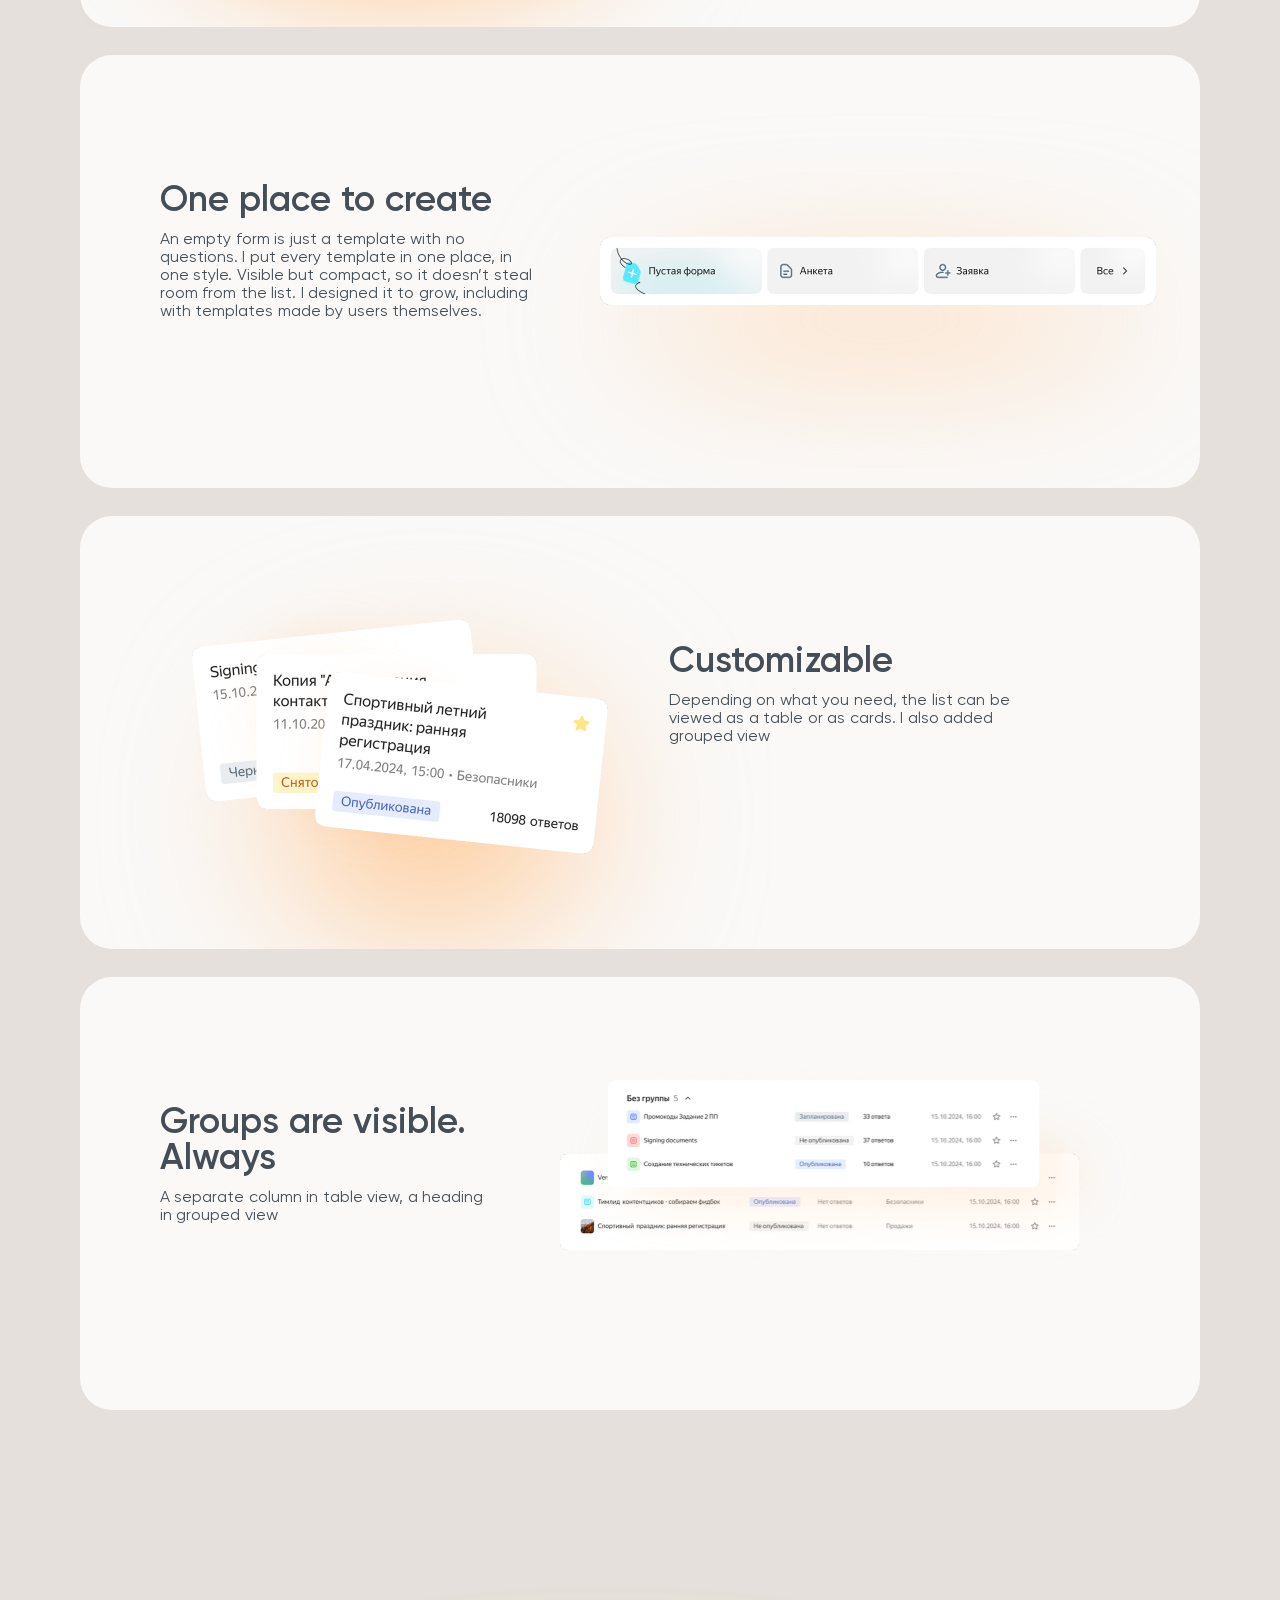
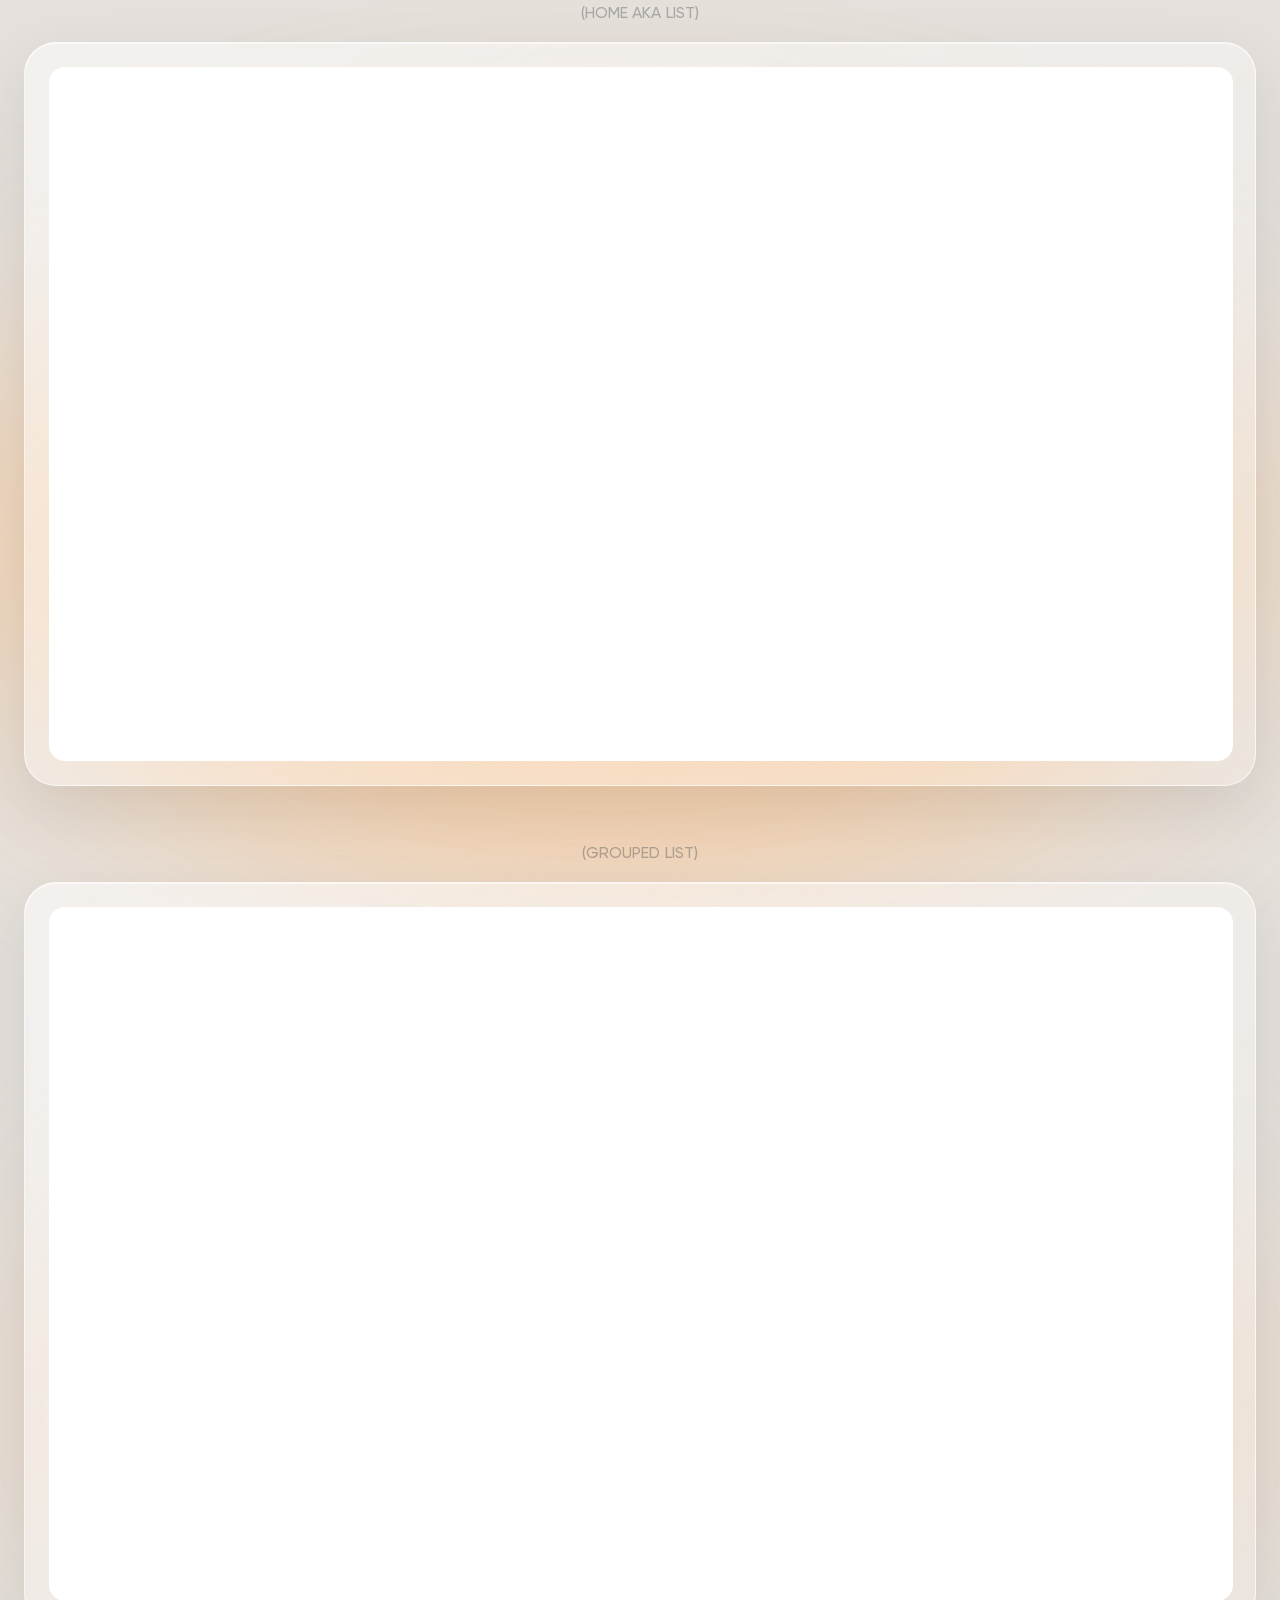
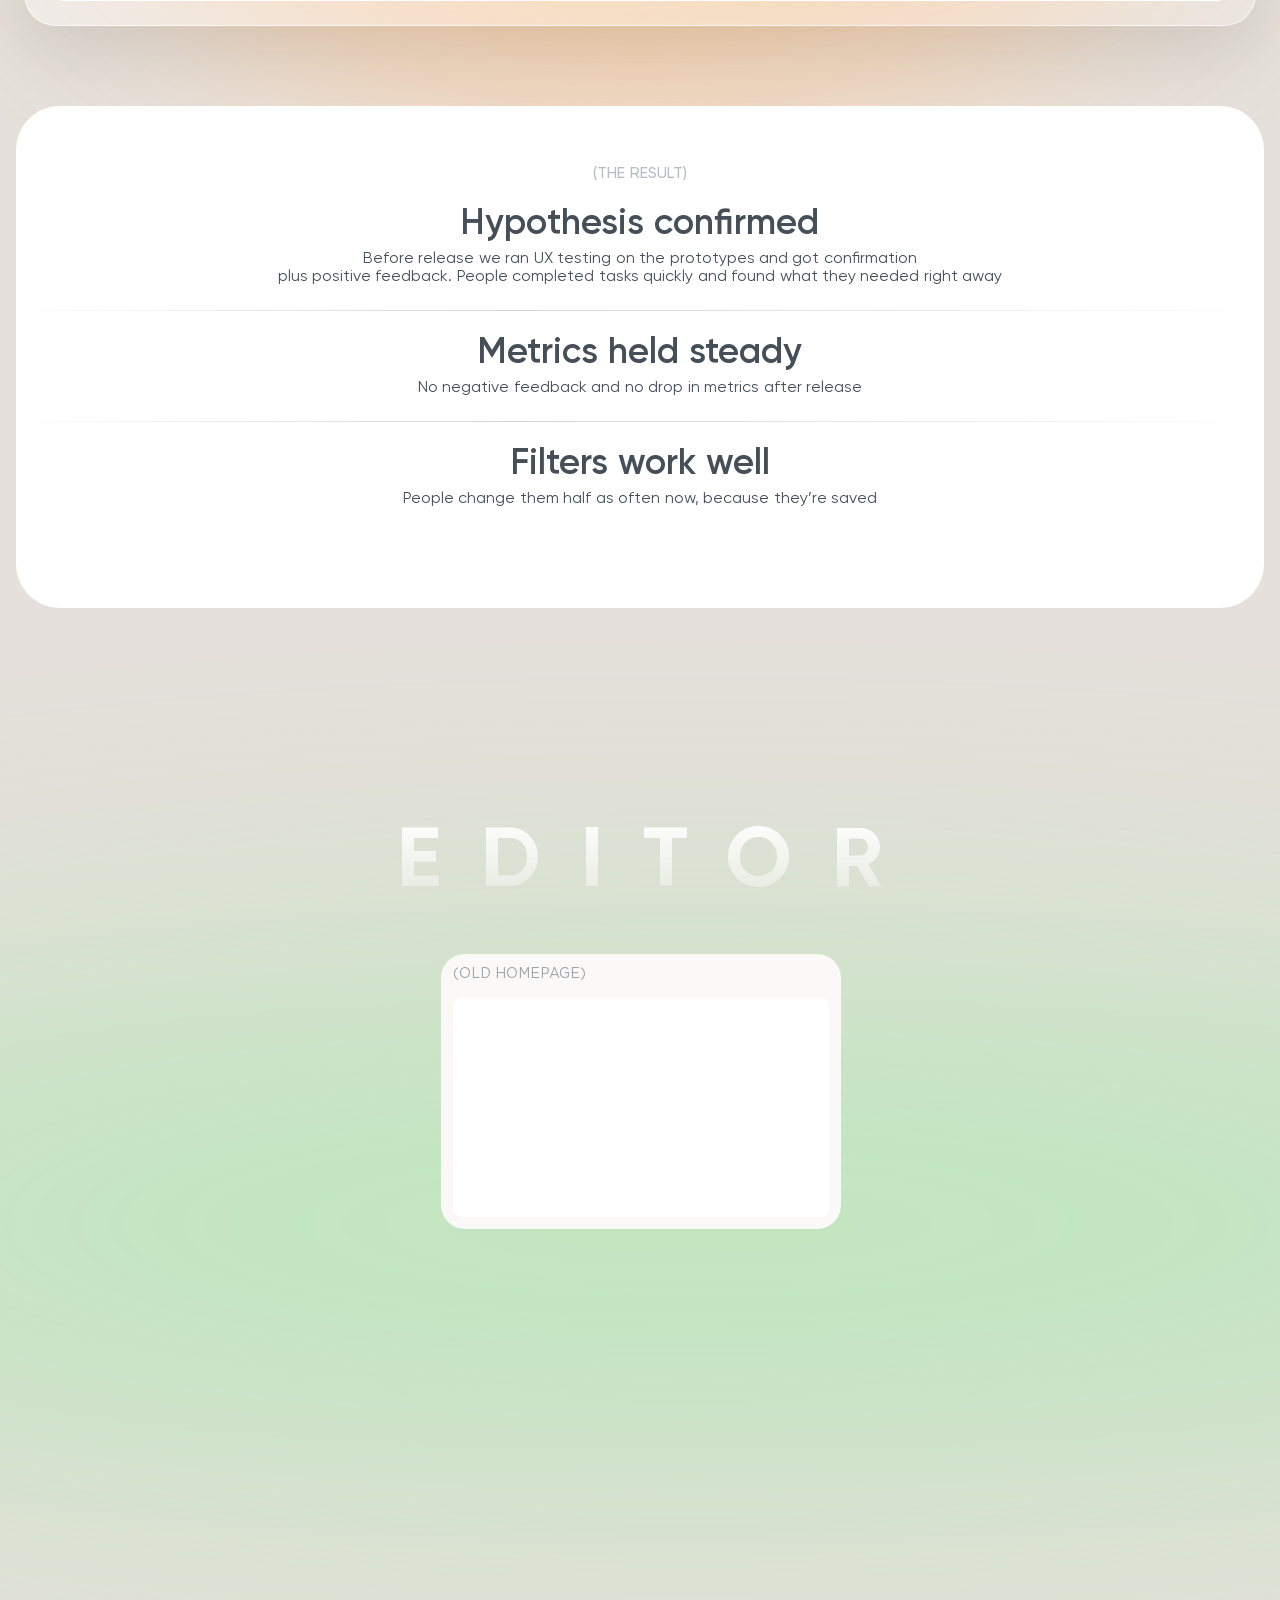
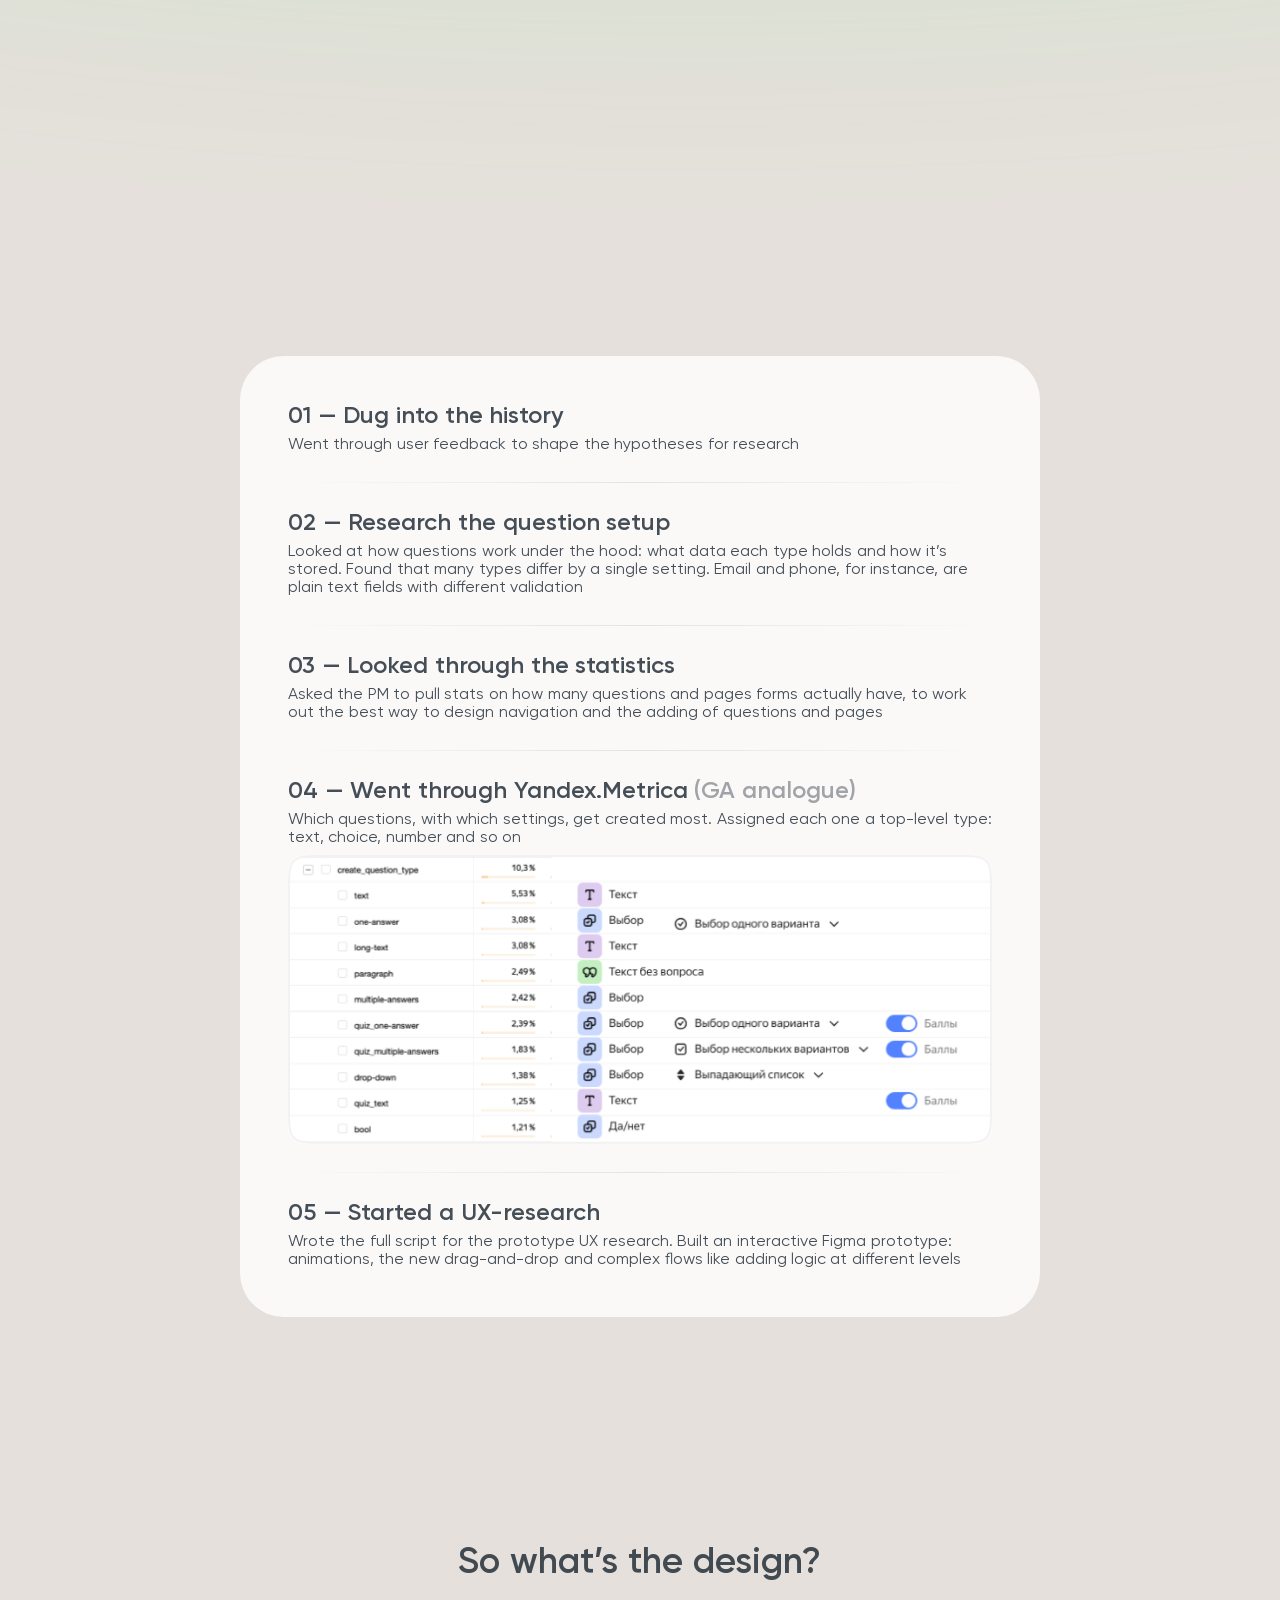
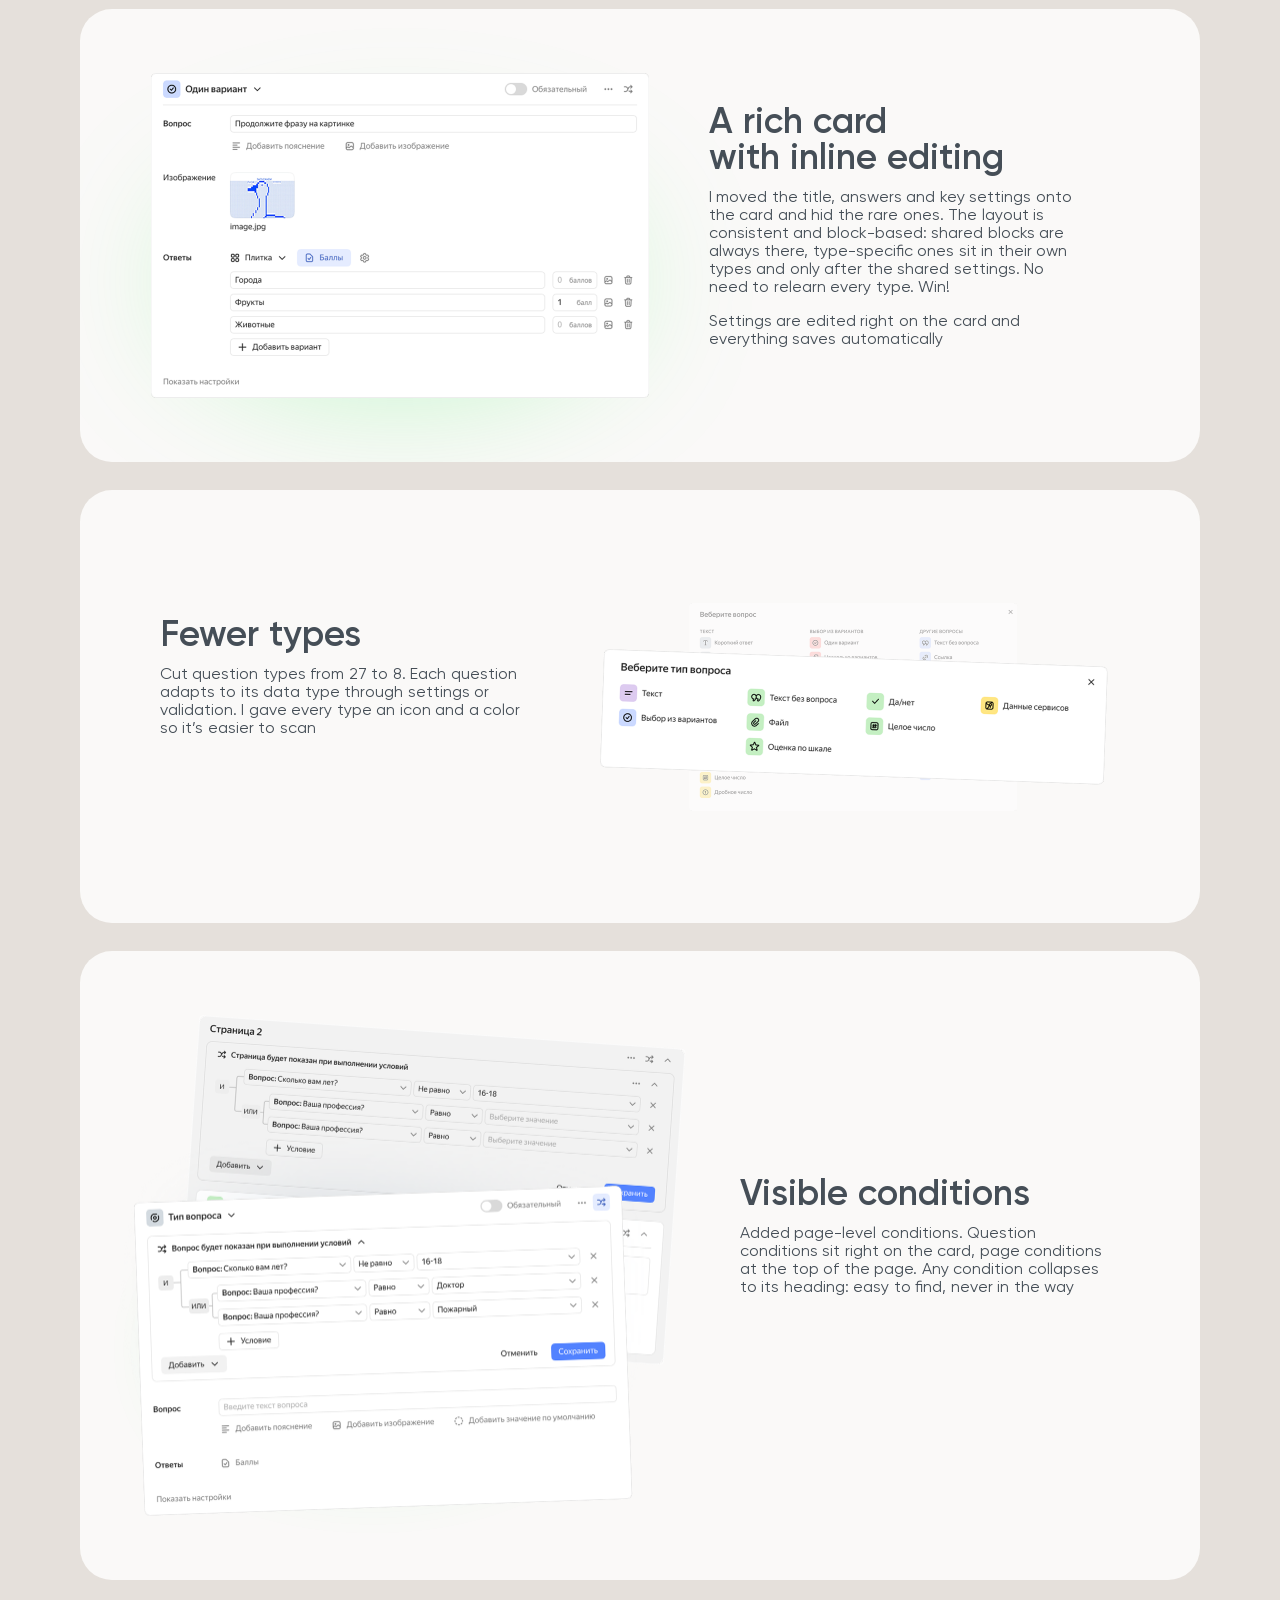
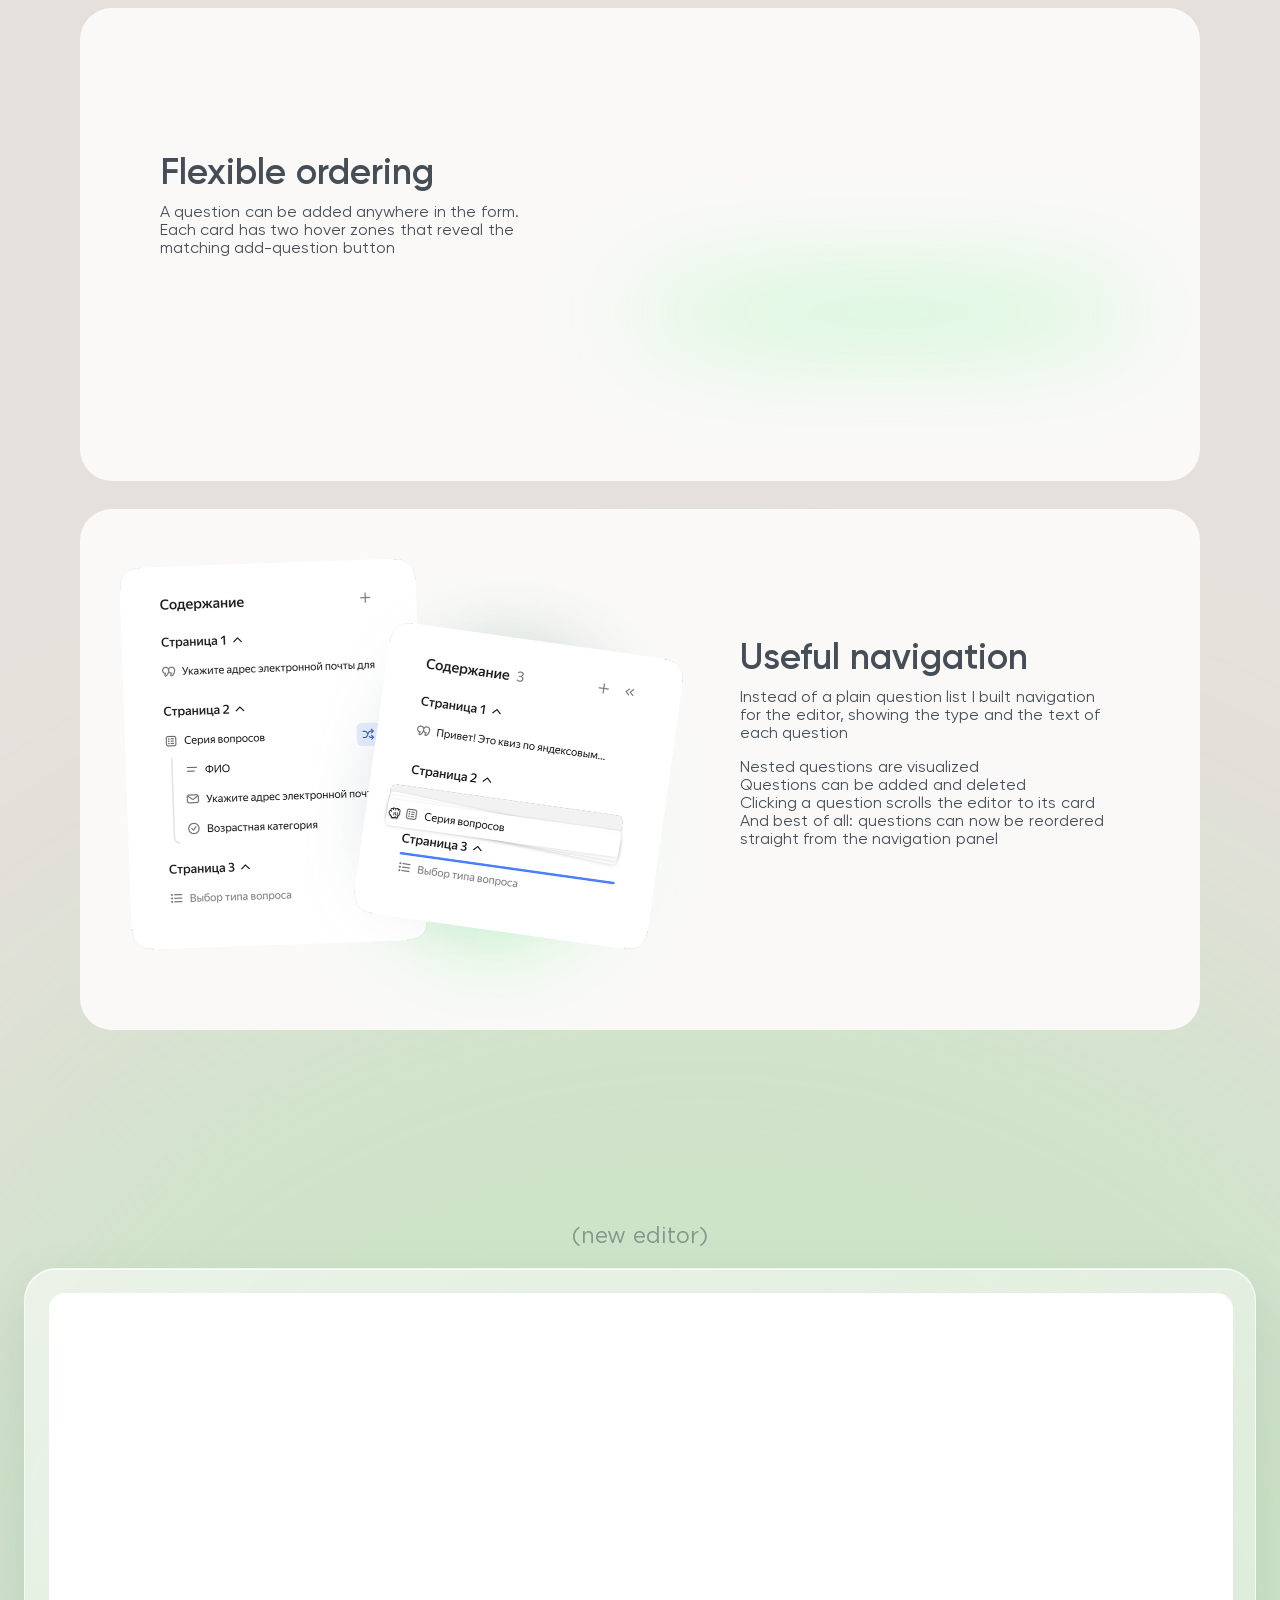
==== commit 448c8294: "Английский кейс: intro в таблетке и шторка контактов" ====
--- a/index.html
+++ b/index.html
@@ -49,7 +49,7 @@
 <main class="page" id="top">
 
   <!-- ================= HERO ================= -->
-  <section class="hero">
+  <section class="hero" id="intro">
     <div class="hero__card">
       <div class="hero__inner">
         <div class="hero__meta">
@@ -655,12 +655,27 @@
 
 <nav class="dock" aria-label="Contents:">
   <span class="dock__sections">
+    <a href="#intro" data-nav="intro">intro</a>
     <a href="#homepage" data-nav="homepage">home</a>
     <a href="#editor" data-nav="editor">editor</a>
     <a href="#styles" data-nav="styles">design</a>
   </span>
-  <a class="dock__cta" href="mailto:katecherno@proton.me">email</a>
+  <button class="dock__cta" type="button" data-sheet="contacts">contact</button>
 </nav>
+
+
+<div class="sheet" id="contacts" hidden>
+  <button class="sheet__scrim" type="button" data-sheet-close aria-label="Close"></button>
+  <div class="sheet__panel" role="dialog" aria-modal="true" aria-labelledby="contacts-title">
+    <span class="sheet__grip" aria-hidden="true"></span>
+    <p class="sheet__title" id="contacts-title">Contacts</p>
+    <ul class="sheet__list">
+      <li><a href="mailto:katecherno@proton.me">Email<span>katecherno@proton.me</span></a></li>
+      <li><a href="https://www.linkedin.com/in/екатерина-мохова-a036a053/" target="_blank" rel="noopener">LinkedIn<span>Kate Mokhova</span></a></li>
+      <li><a href="https://disk.yandex.ru/i/5MKnDbh3JXLgug" target="_blank" rel="noopener">Resume<span>PDF</span></a></li>
+    </ul>
+  </div>
+</div>
 
 <script src="js/main.js?v=8"></script>
 </body>
--- a/css/style.css
+++ b/css/style.css
@@ -212,7 +212,9 @@
   -webkit-backdrop-filter: blur(14px) saturate(1.4);
   transition: transform 0.45s var(--ease), background 0.35s linear;
 }
-.header.is-hidden { transform: translateY(-100%); }
+/* шапка не уезжает никогда: класс оставлен ради обратной совместимости,
+   но движения у него больше нет — меню всегда прибито к верху */
+.header.is-hidden { transform: none; }
 
 .header__inner {
   width: var(--page);
@@ -852,6 +854,7 @@
 }
 
 @media (prefers-reduced-motion: reduce) {
+  .sheet__panel { transition: none; }
   html { scroll-behavior: auto; }
   [data-reveal],
   [data-reveal-stagger] > * { opacity: 1 !important; transform: none !important; transition: none !important; }
@@ -1569,6 +1572,103 @@
   .collage__shots { display: contents; }
   .collage__dots { display: none; }
 }
+
+/* ===========================================================================
+   Шторка с контактами: открывается кнопкой в нижней таблетке.
+   Контакты идут вертикальным списком, закрывается по фону, Esc и свайпу вниз.
+   =========================================================================== */
+.sheet {
+  position: fixed;
+  inset: 0;
+  z-index: 600;
+  display: flex;
+  align-items: flex-end;
+}
+.sheet[hidden] { display: none; }
+
+.sheet__scrim {
+  position: absolute;
+  inset: 0;
+  width: 100%;
+  padding: 0;
+  border: 0;
+  cursor: pointer;
+  background: rgba(24, 35, 46, 0.4);
+  opacity: 0;
+  transition: opacity 0.3s var(--ease);
+}
+.sheet.is-open .sheet__scrim { opacity: 1; }
+
+.sheet__panel {
+  position: relative;
+  width: 100%;
+  max-height: 84vh;
+  overflow-y: auto;
+  padding: 10px 12px calc(16px + env(safe-area-inset-bottom, 0px));
+  border-radius: 24px 24px 0 0;
+  background: #fff;
+  box-shadow: 0 -8px 44px rgba(39, 55, 69, 0.2);
+  transform: translateY(101%);
+  transition: transform 0.4s var(--ease-out);
+}
+.sheet.is-open .sheet__panel { transform: none; }
+
+.sheet__grip {
+  display: block;
+  width: 44px;
+  height: 4px;
+  margin: 0 auto 14px;
+  border-radius: 999px;
+  background: rgba(24, 35, 46, 0.16);
+}
+.sheet__title {
+  margin-bottom: 12px;
+  font-family: var(--font-alt);
+  font-size: 12px;
+  line-height: 14px;
+  text-transform: uppercase;
+  text-align: center;
+  color: rgba(24, 35, 46, 0.4);
+}
+.sheet__list {
+  list-style: none;
+  margin: 0;
+  padding: 0;
+  display: flex;
+  flex-direction: column;
+  gap: 8px;
+}
+.sheet__list a {
+  display: flex;
+  align-items: baseline;
+  justify-content: space-between;
+  gap: 12px;
+  padding: 16px 18px;
+  border-radius: 16px;
+  background: rgba(24, 35, 46, 0.045);
+  font-weight: 500;
+  font-size: 16px;
+  line-height: 20px;
+  color: rgba(24, 35, 46, 0.45);
+  transition: background 0.25s var(--ease), transform 0.14s var(--ease-out);
+}
+/* сам контакт — главное в строке, подпись слева только называет его */
+.sheet__list a span {
+  font-weight: 600;
+  font-size: 16px;
+  line-height: 20px;
+  text-align: right;
+  color: var(--ink);
+}
+.sheet__list a:active { transform: scale(0.985); }
+@media (hover: hover) and (pointer: fine) {
+  .sheet__list a:hover { background: rgba(251, 116, 44, 0.12); }
+}
+.sheet__scrim:focus-visible,
+.sheet__list a:focus-visible { outline: 2px solid var(--hover); outline-offset: 3px; }
+
+/* пока шторка открыта, страница под ней не скроллится */
+body.is-locked { overflow: hidden; }
 
 /* ===========================================================================
    Нижняя таблетка: разделы и почта в зоне большого пальца.
@@ -1596,7 +1696,7 @@
     box-shadow: 0 6px 26px rgba(39, 55, 69, 0.14);
     transition: transform 0.45s var(--ease), opacity 0.3s linear;
   }
-  /* «sticky» понимаем буквально: плашка остаётся, даже когда шапка уезжает */
+  /* нижняя навигация тоже залипает */
   .header.is-hidden ~ .dock { transform: none; opacity: 1; }
   .dock.is-hidden { transform: translateY(calc(100% + 24px)); opacity: 0; }
 
@@ -1604,7 +1704,7 @@
   .dock__sections { display: flex; align-items: center; min-width: 0; }
 
   .dock a {
-    flex: 0 1 auto;
+    flex: 0 0 auto;              /* не сжимаемся: подписи не должны слипаться */
     min-width: 0;
     text-align: center;
     font-weight: 500;
@@ -1644,15 +1744,29 @@
   }
 }
 
-/* уже макета: сначала поджимаем отступы таблетки, кегль оставляем ----------- */
+/* ---------------------------------------------------------------------------
+   Уже макета. Отступы и гэп из макета (12 и 20) рассчитаны на три коротких
+   английских раздела; на главной их четыре, а по-русски слова длиннее, поэтому
+   ниже 430 поджимаем сначала отступы, а потом уже кегль.
+   --------------------------------------------------------------------------- */
+@media (max-width: 539px) {
+  .dock { gap: 8px; }
+  .dock a { padding: 6px 6px 4px; }
+  .dock .dock__cta { padding: 6px 9px 4px; }
+  .dock a, .dock .dock__cta { font-size: 13px; }
+}
+
 @media (max-width: 389px) {
-  .dock { gap: 12px; }
-  .dock a { padding: 6px 8px 4px; }
-}
-
-/* совсем узкие экраны: уменьшаем и кегль ----------------------------------- */
-@media (max-width: 359px) {
-  .dock { gap: 8px; }
-  .dock a { padding: 6px 7px 4px; font-size: 13px; }
-  .dock .dock__cta { padding: 6px 9px 4px; font-size: 13px; }
-}
+  .dock { gap: 6px; }
+  .dock a { padding: 6px 5px 4px; }
+  .dock .dock__cta { padding: 6px 8px 4px; }
+  .dock a, .dock .dock__cta { font-size: 12px; }
+}
+
+/* 320: пять подписей по-русски в 280 пикселях — последний рубеж */
+@media (max-width: 329px) {
+  .dock { gap: 5px; }
+  .dock a { padding: 6px 4px 4px; }
+  .dock .dock__cta { padding: 6px 7px 4px; }
+  .dock a, .dock .dock__cta { font-size: 11px; }
+}
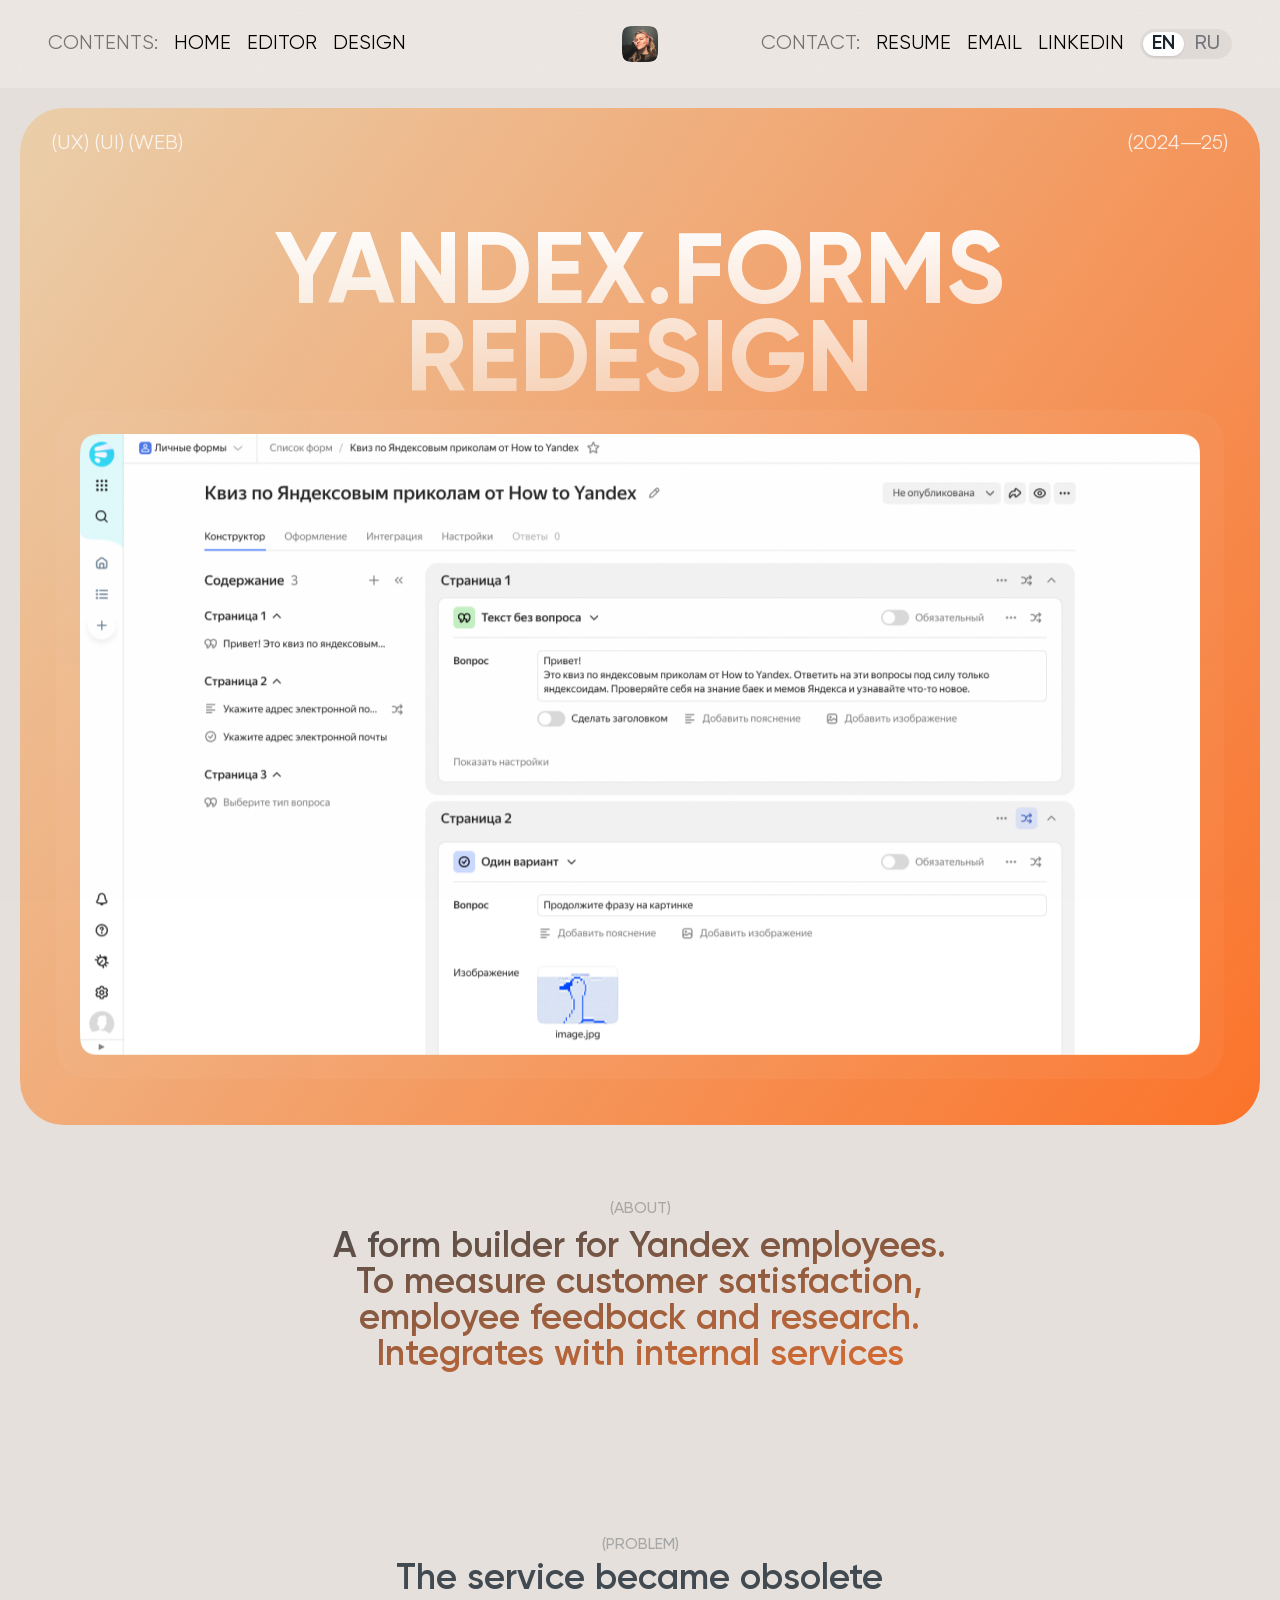
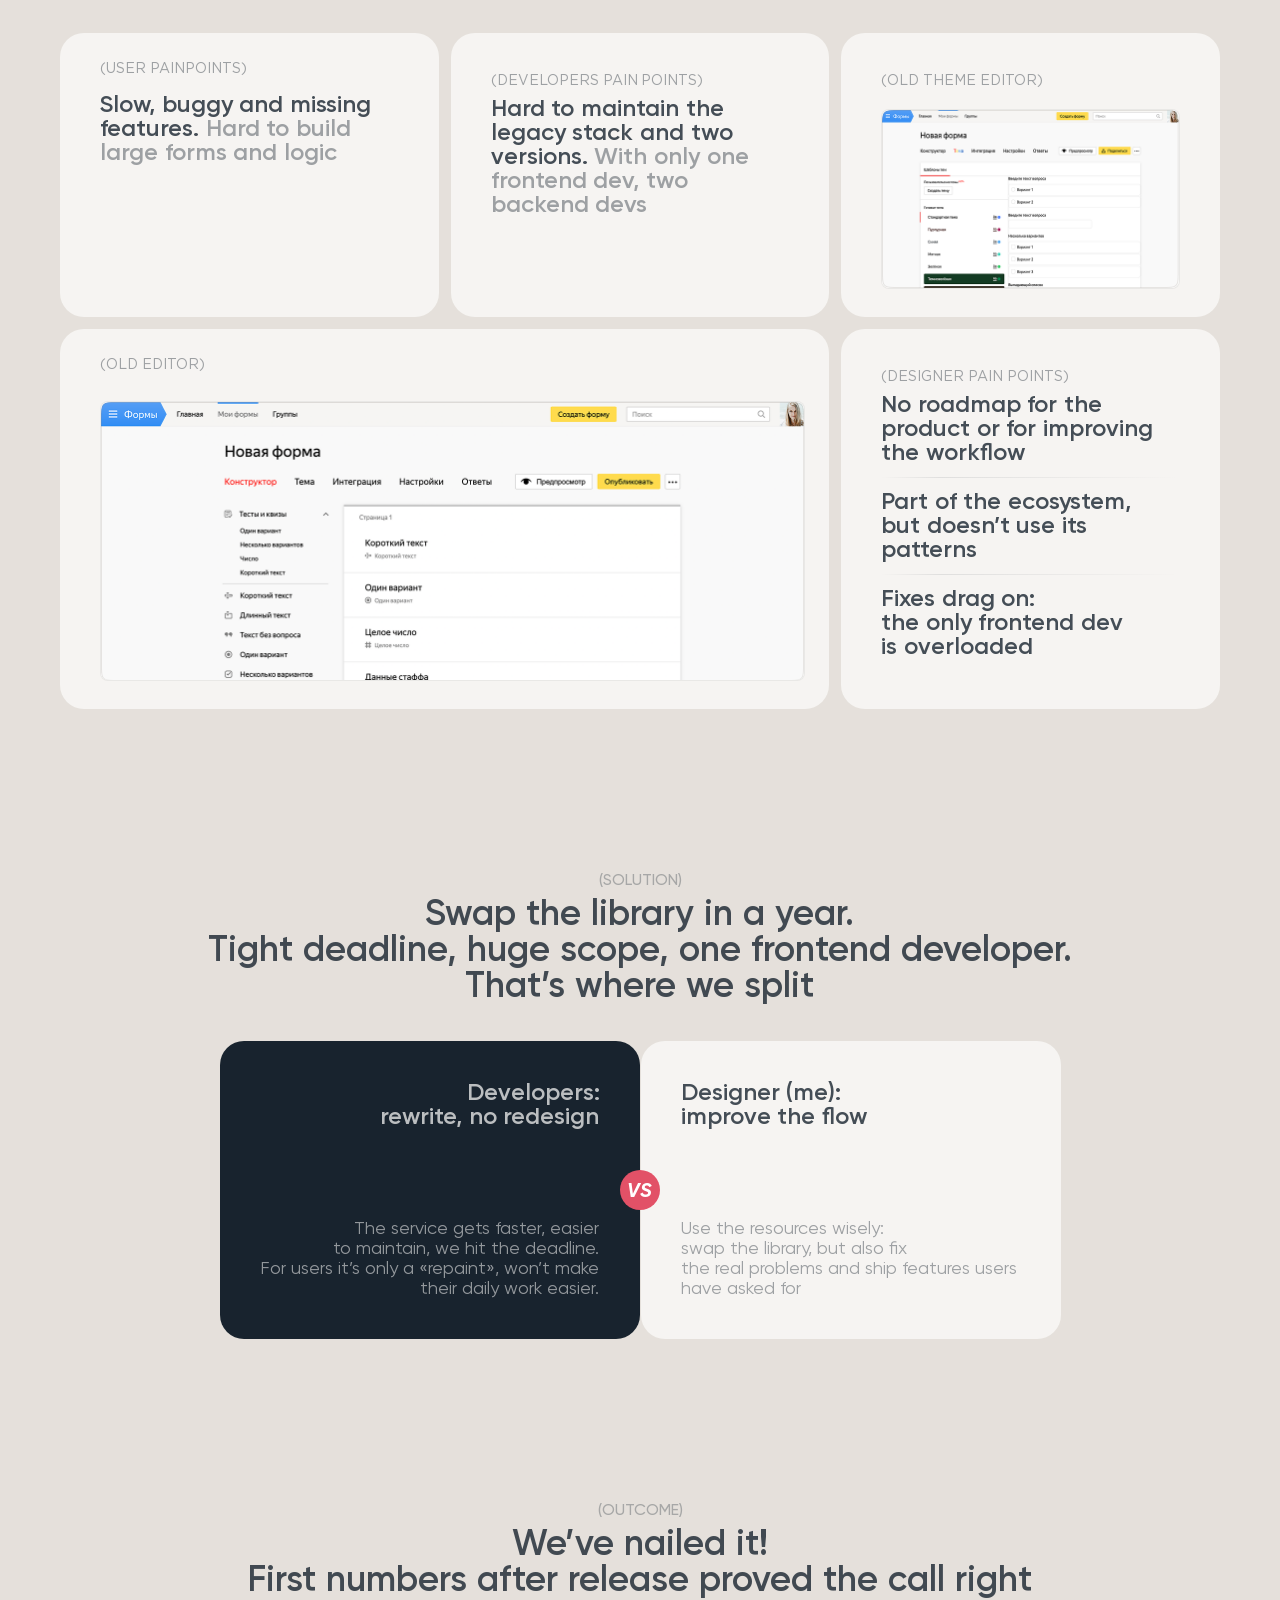
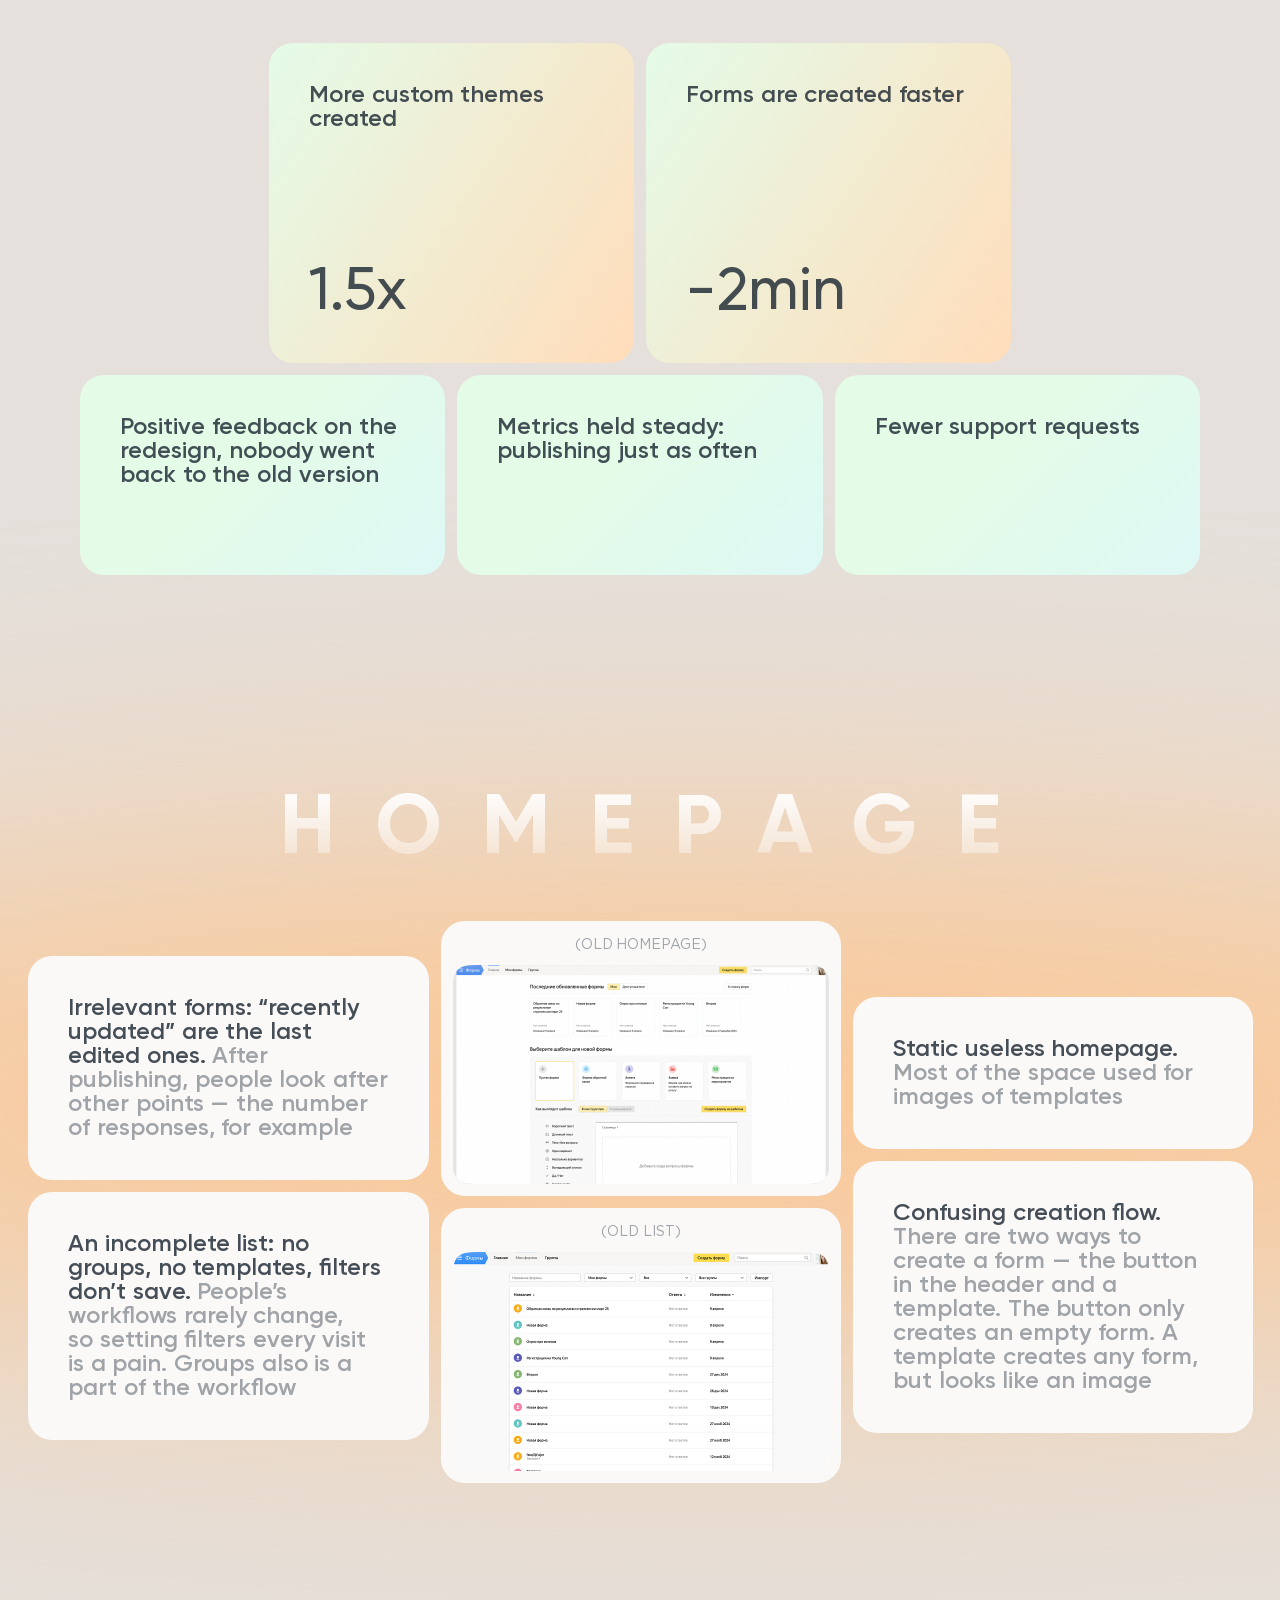
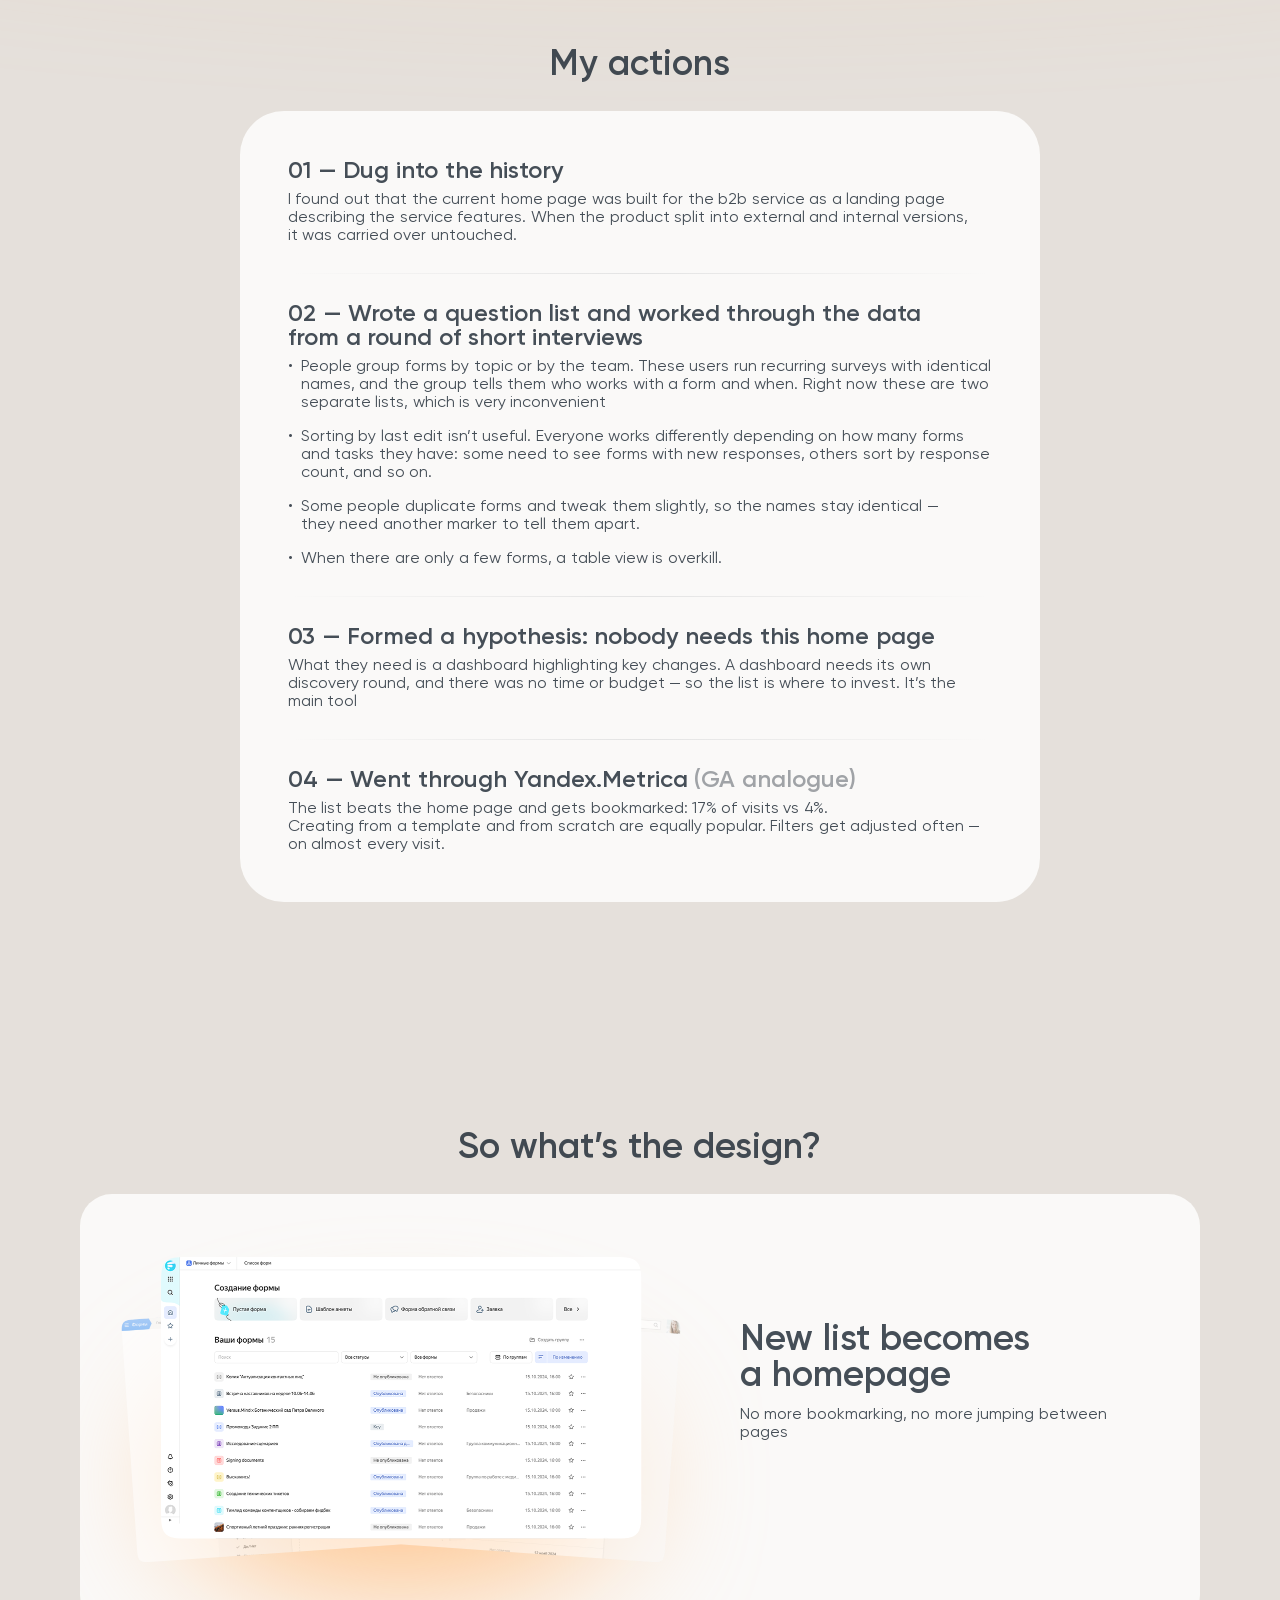
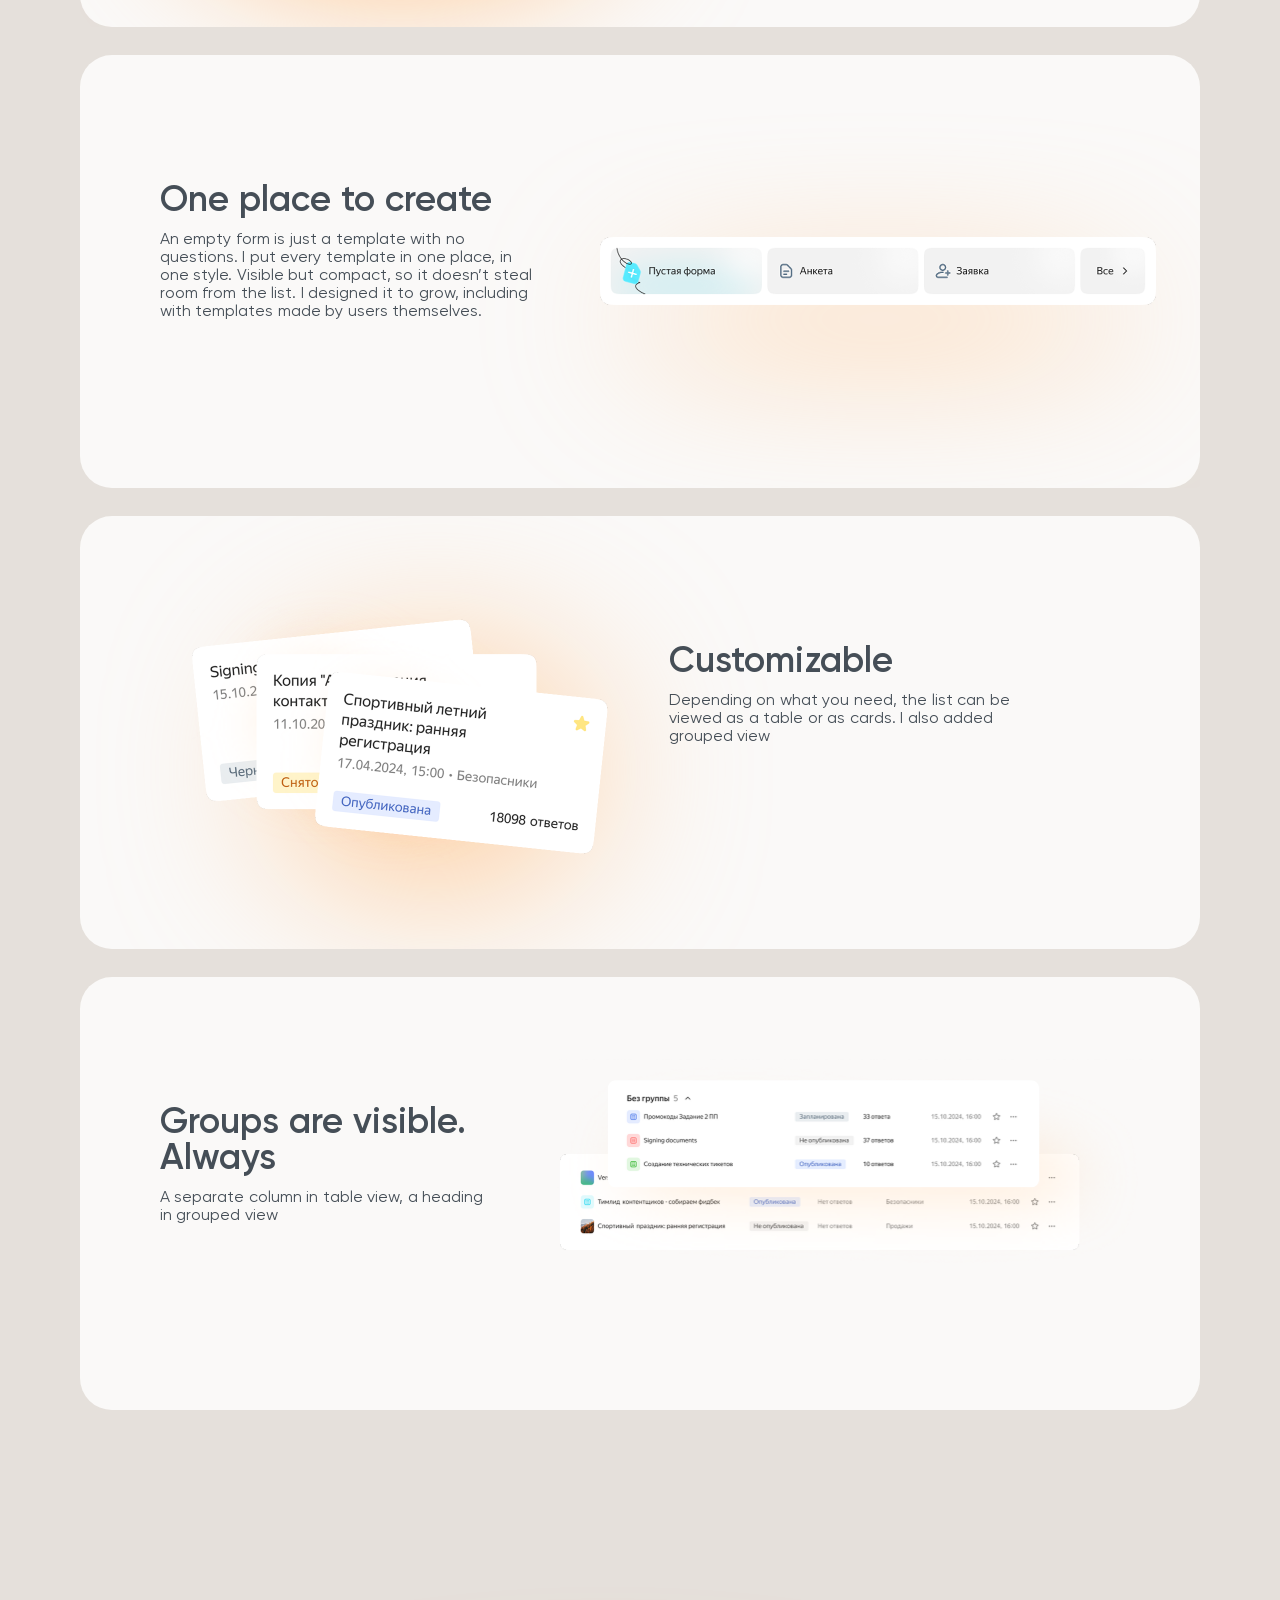
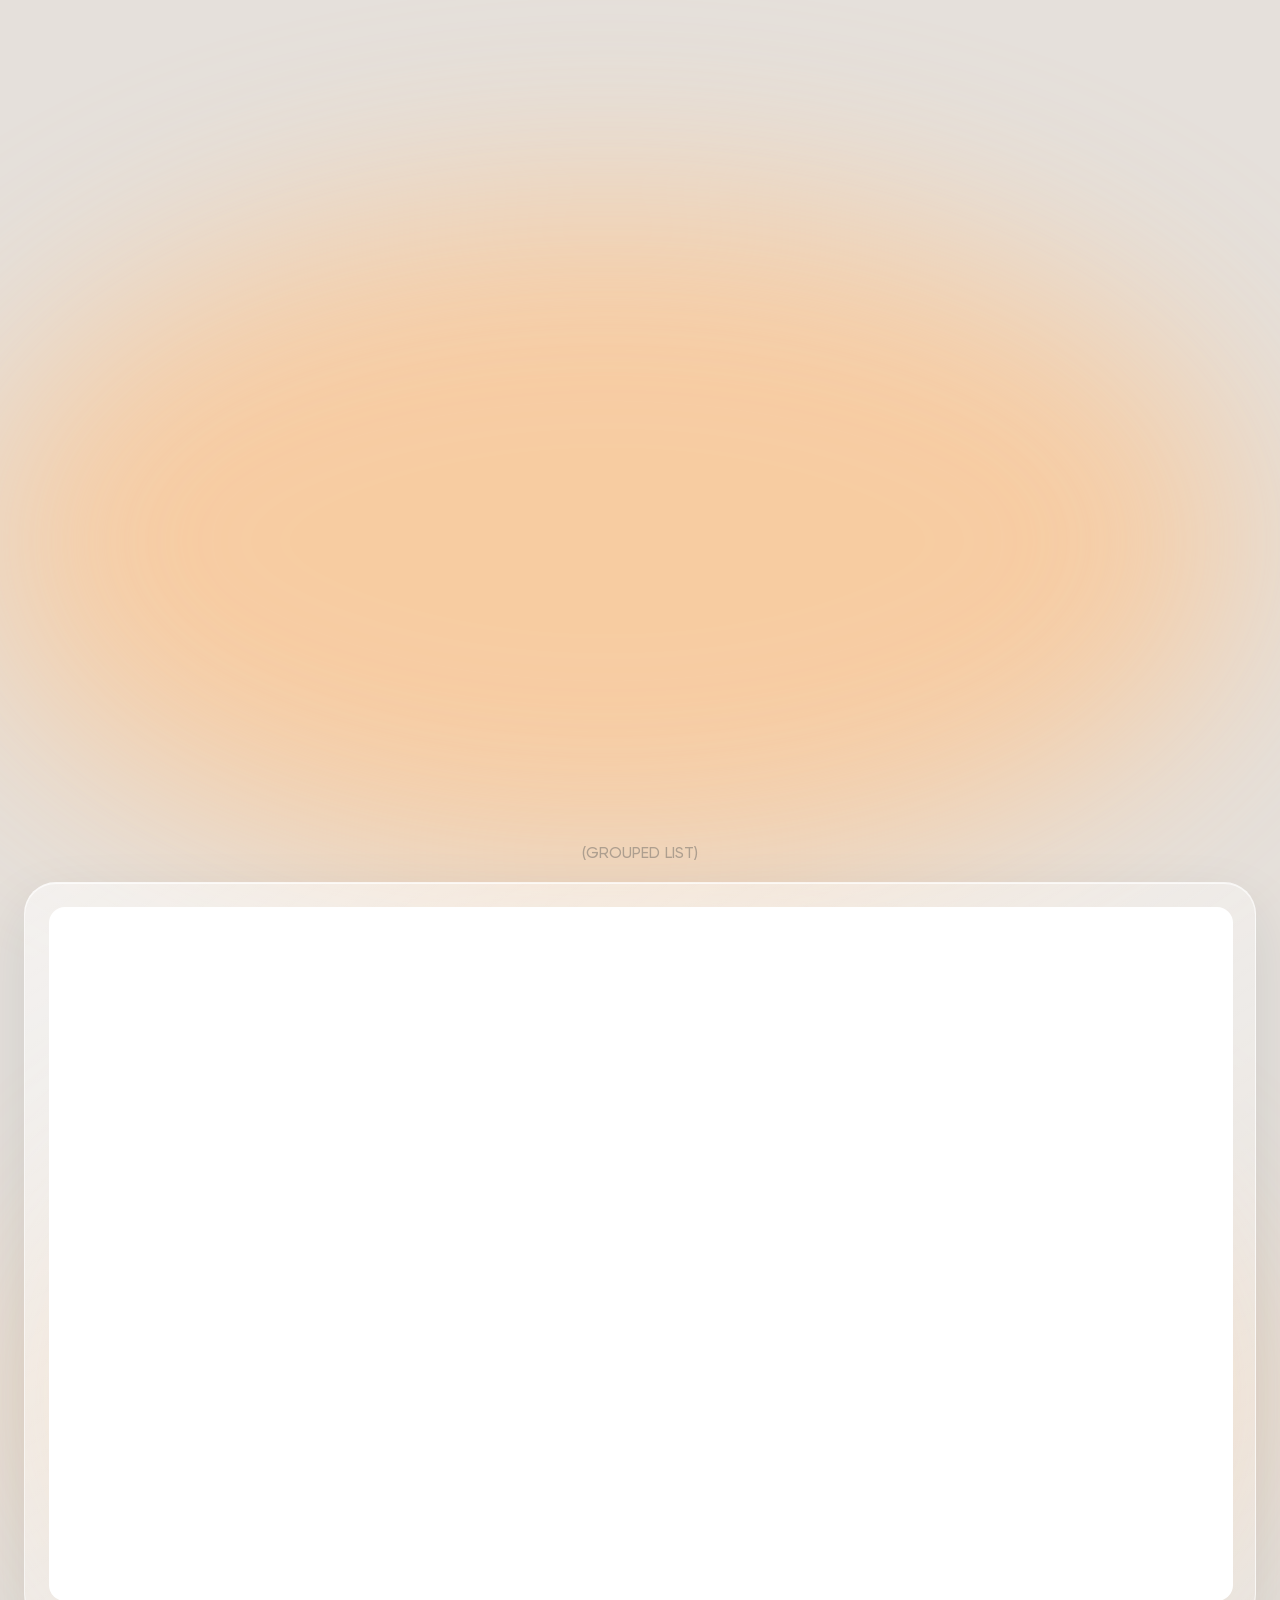
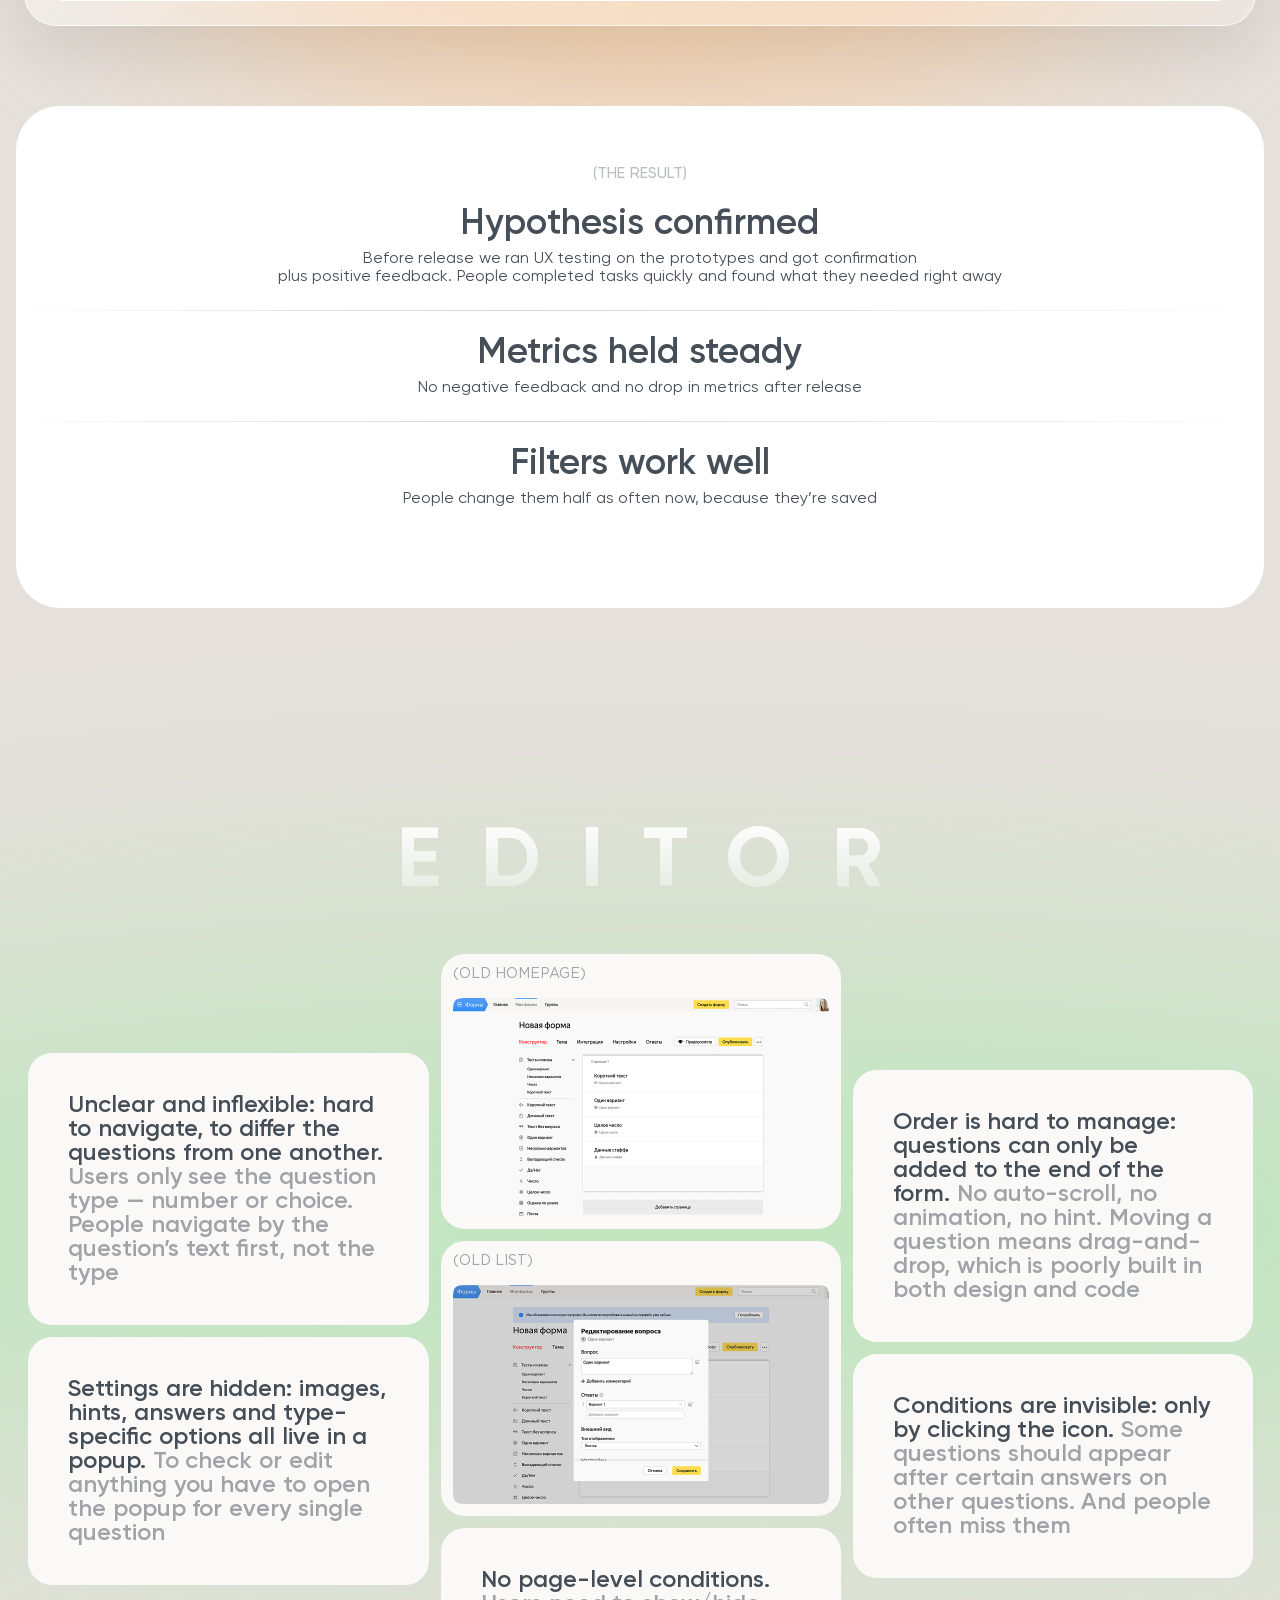
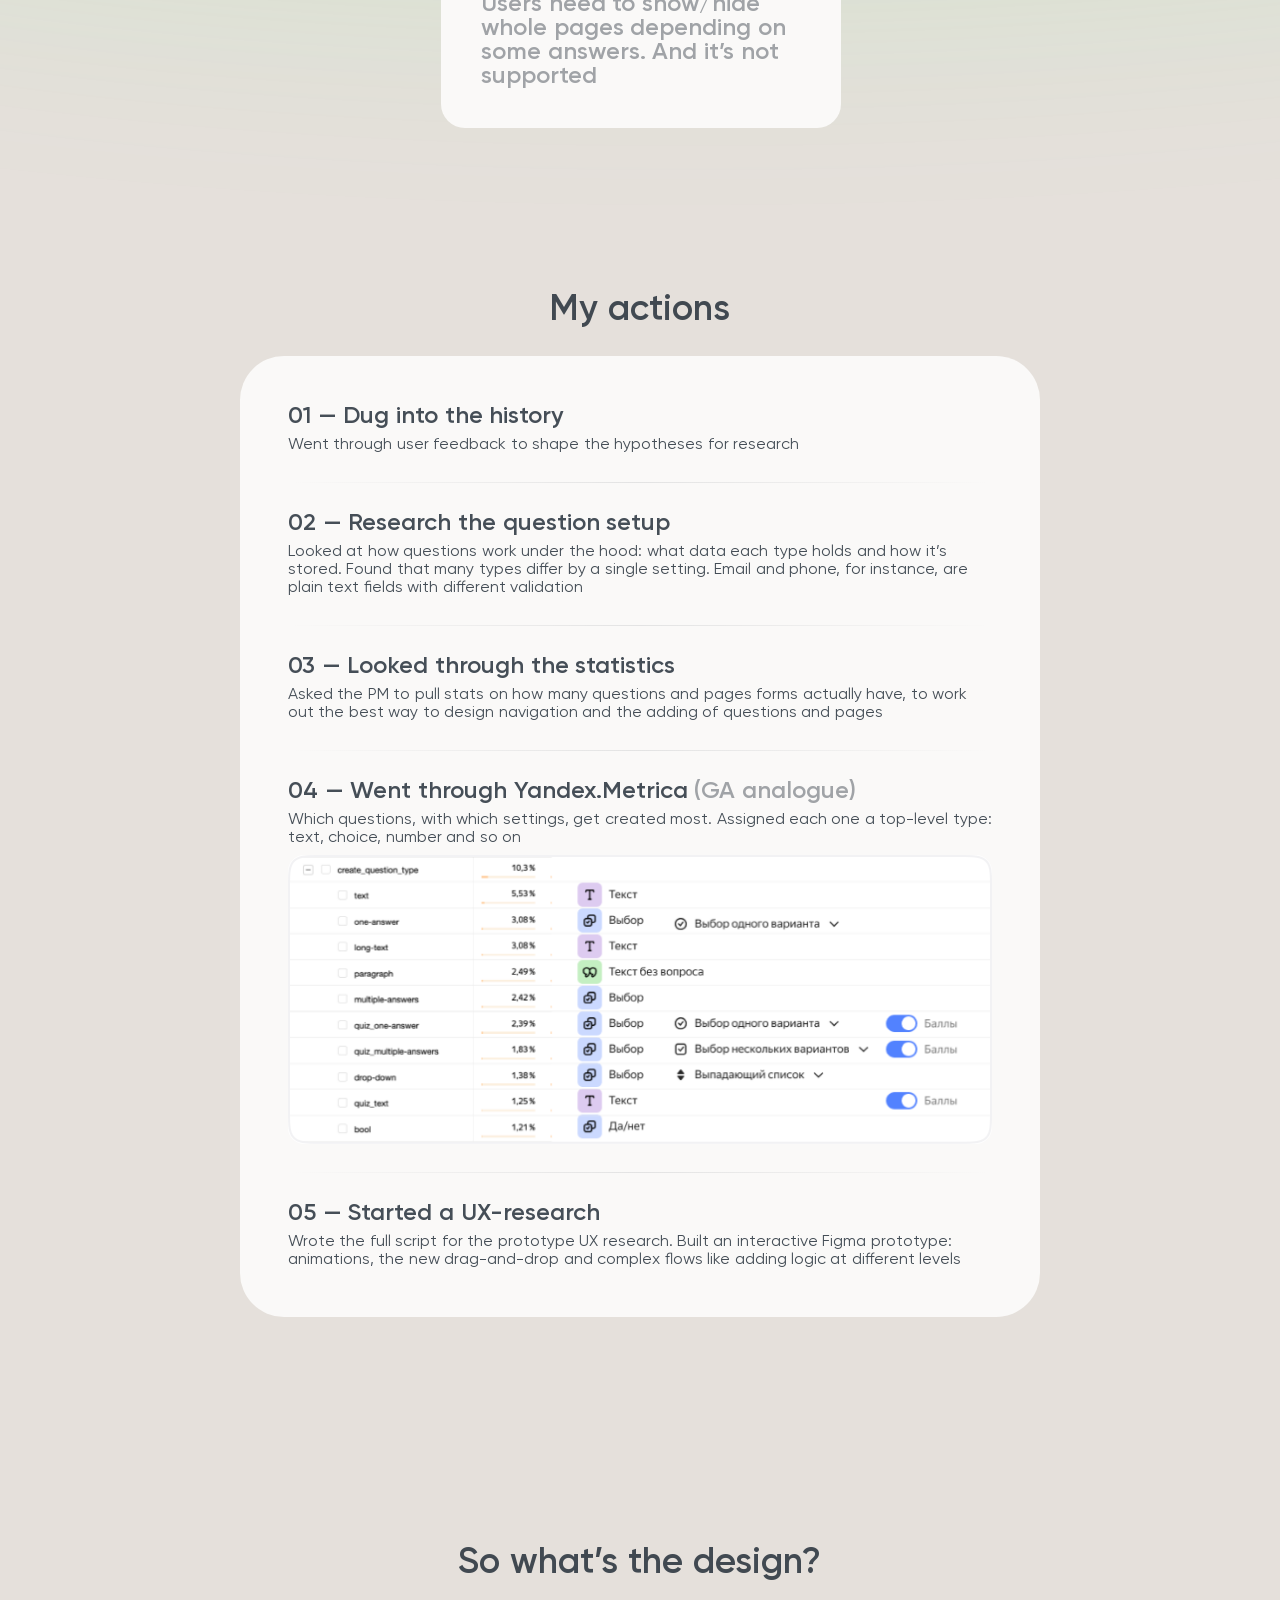
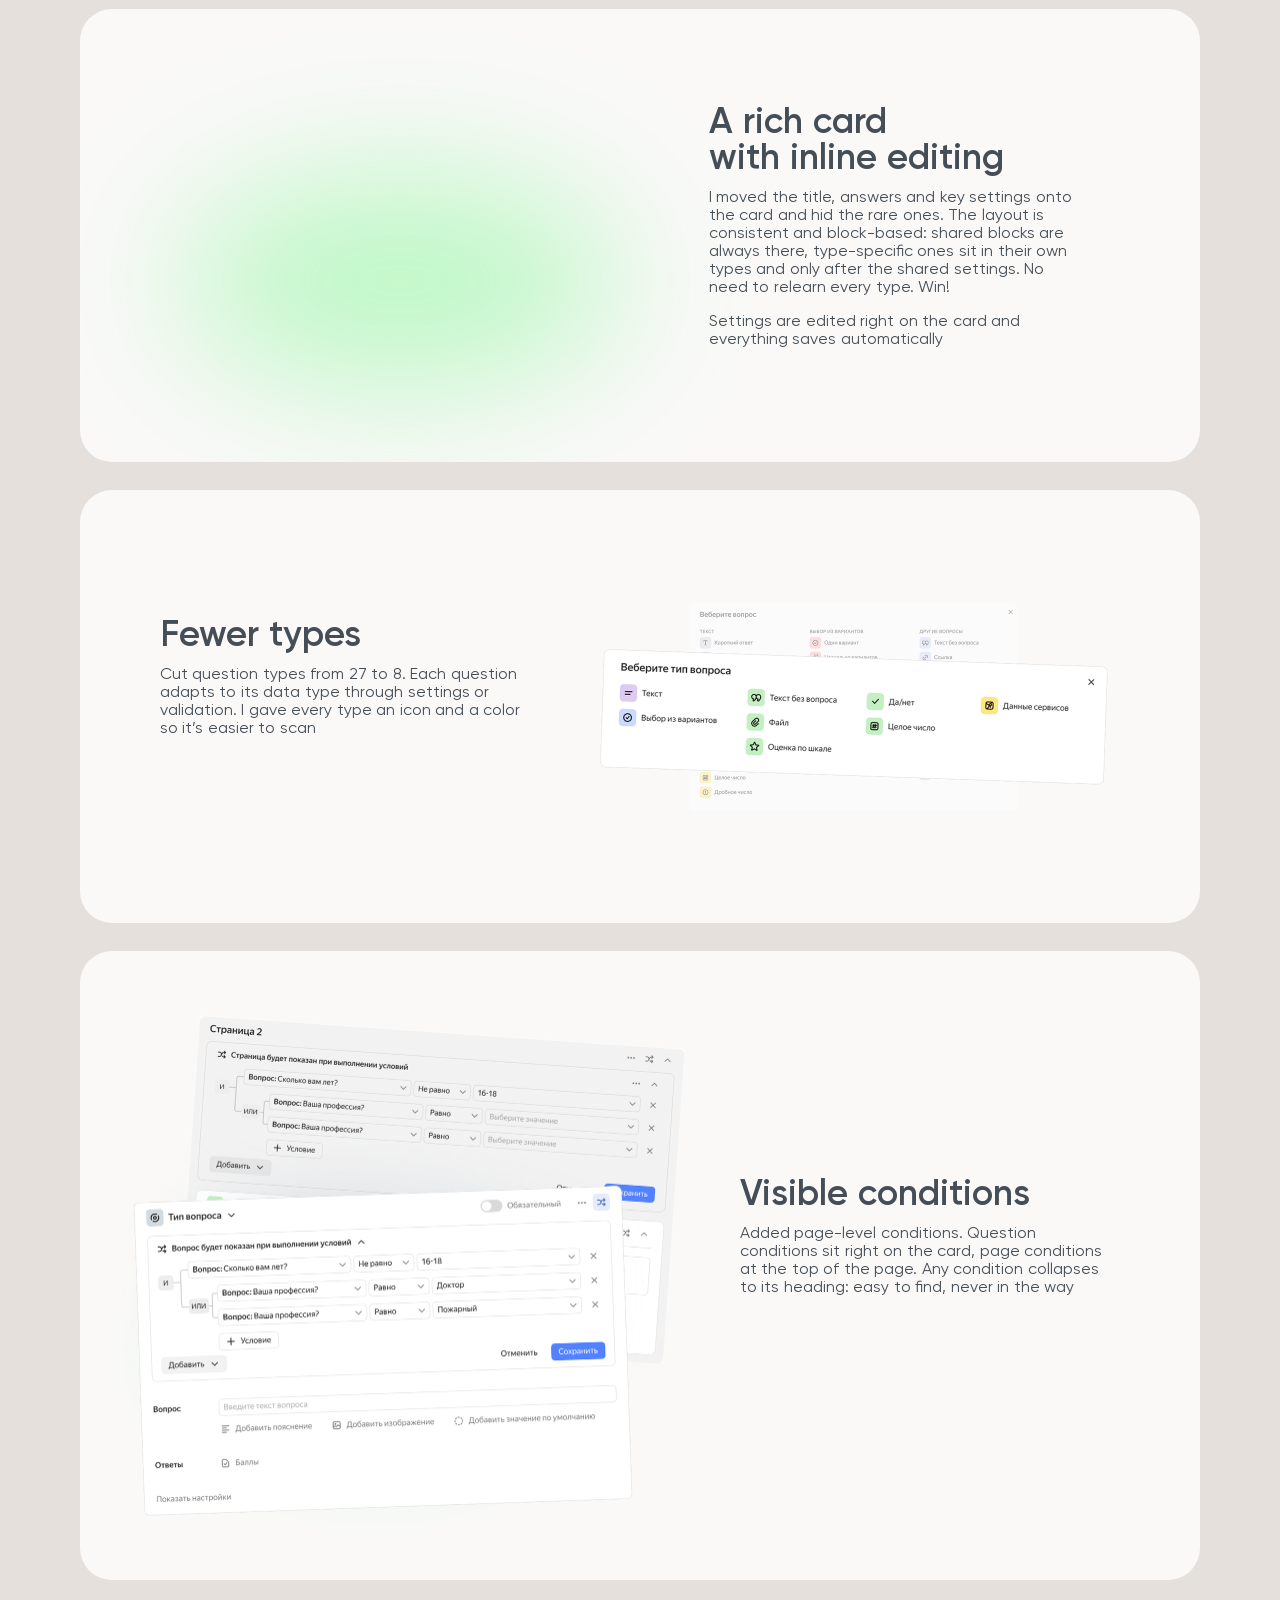
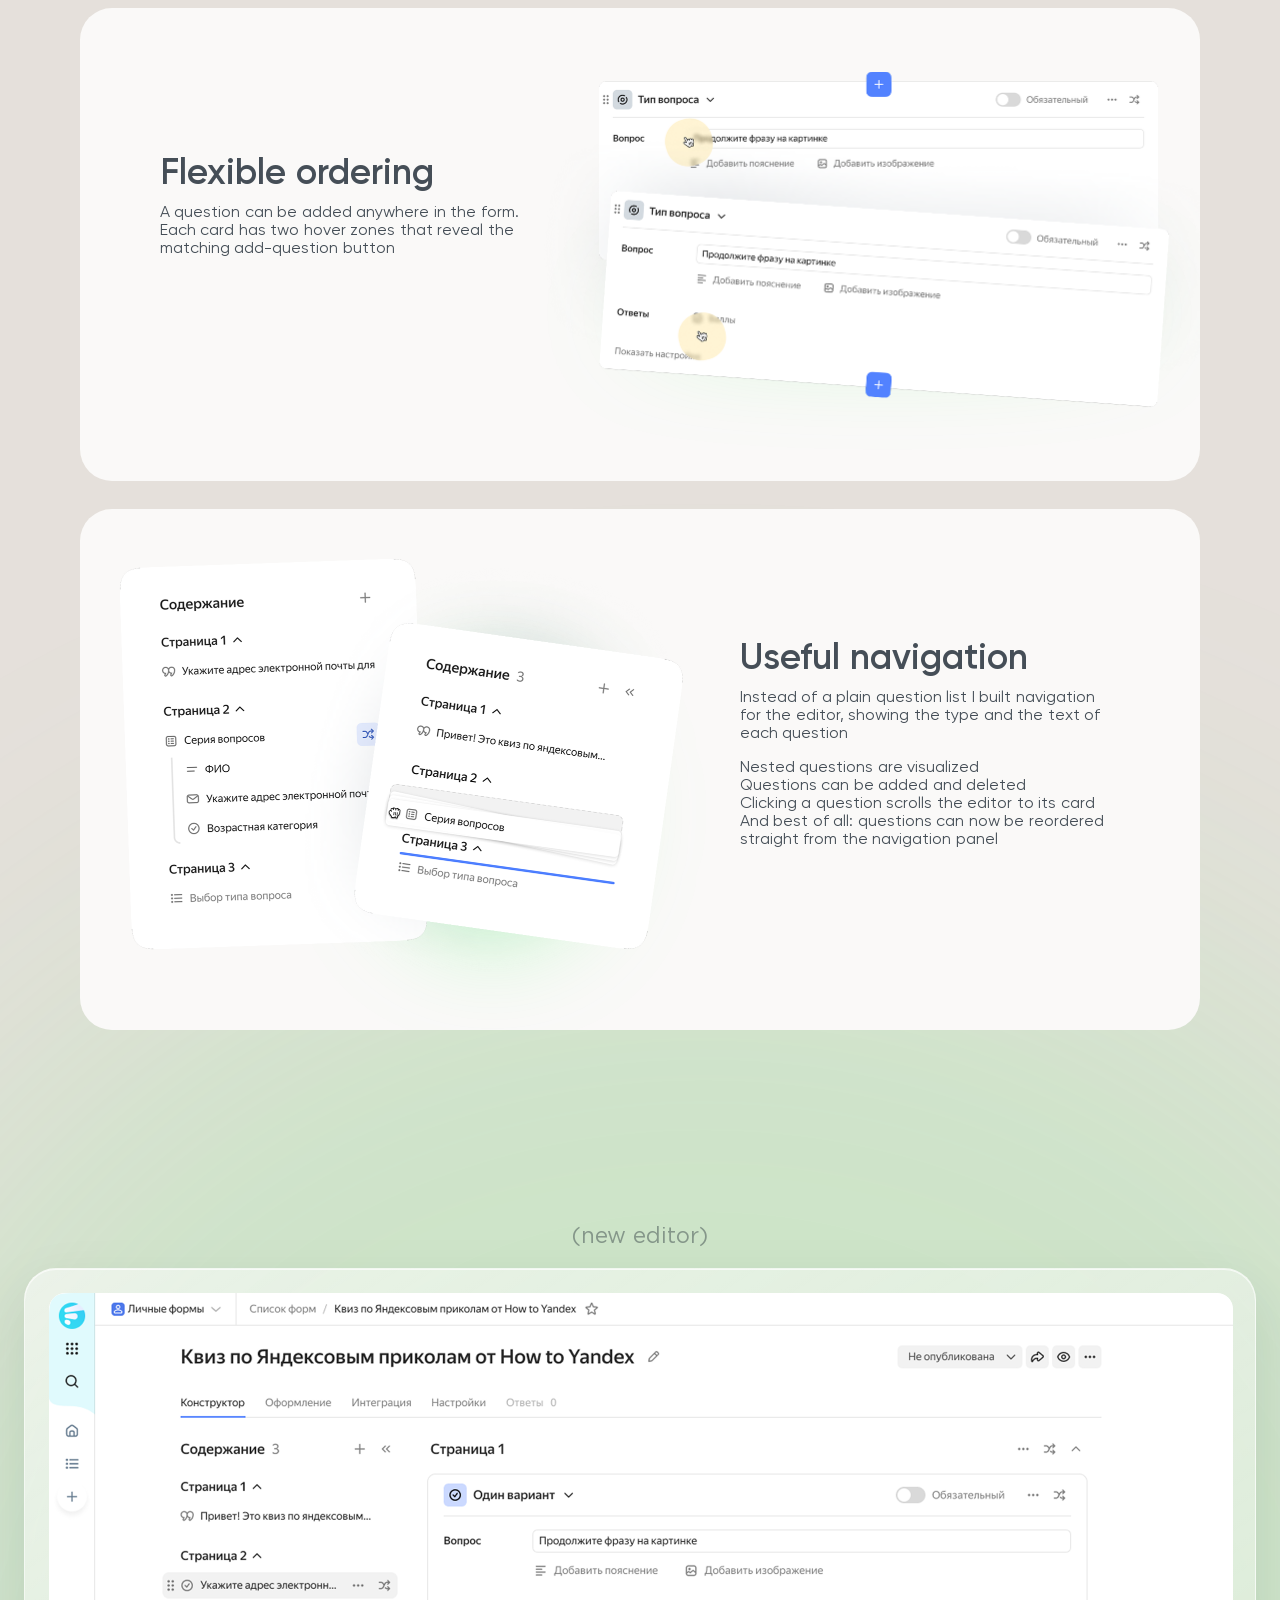
==== commit e92de277: "Вёрстка идёт под статус-бар: viewport-fit=cover" ====
--- a/index.html
+++ b/index.html
@@ -2,7 +2,7 @@
 <html lang="en">
 <head>
 <meta charset="utf-8">
-<meta name="viewport" content="width=device-width, initial-scale=1">
+<meta name="viewport" content="width=device-width, initial-scale=1, viewport-fit=cover">
 <title>Yandex.Forms Redesign — Ekaterina Mokhova</title>
 <meta name="description" content="A UX/UI case study: rebuilding Yandex.Forms, the internal form builder used across the company — homepage, editor and style editor.">
 <meta name="author" content="Ekaterina Mokhova">
--- a/css/style.css
+++ b/css/style.css
@@ -75,7 +75,10 @@
 *::before,
 *::after { box-sizing: border-box; }
 
-html { scroll-behavior: smooth; overflow-x: clip; }
+/* без overflow-x на html и body: в iOS Safari это сбивает position: fixed —
+   шапка и шторка отъезжают от края экрана. всё, что вылезает по горизонтали,
+   режется теперь на своих блоках (.hero, .case, .chapter) */
+html { scroll-behavior: smooth; }
 
 body {
   margin: 0;
@@ -85,7 +88,6 @@
   font-weight: 400;
   -webkit-font-smoothing: antialiased;
   -moz-osx-font-smoothing: grayscale;
-  overflow-x: clip;
 }
 
 p, h1, h2, h3, h4, figure { margin: 0; }
@@ -567,9 +569,12 @@
 /* =========================================================================
    CHAPTER DIVIDER
    ========================================================================= */
-/* блоб намеренно выходит за границы блока — в макете фрейм не обрезает контент */
+/* блоб намеренно выходит за границы блока по вертикали — в макете фрейм не
+   обрезает контент; по горизонтали режем, иначе у страницы появляется прокрутка */
 .chapter {
   position: relative;
+  overflow-x: clip;
+  overflow-y: visible;
   height: 182px;
   display: flex;
   align-items: center;
@@ -731,8 +736,10 @@
   display: flex;
   flex-direction: column;
   align-items: center;
-  /* блоб намеренно выходит за границы секции — как во фрейме макета */
-  overflow: visible;
+  /* блоб выходит за границы секции по вертикали — как во фрейме макета;
+     по горизонтали режем, иначе у страницы появляется прокрутка */
+  overflow-x: clip;
+  overflow-y: visible;
 }
 .showcase__blob {
   position: absolute;
@@ -959,7 +966,7 @@
   }
 
   /* ---------- разделители глав ---------- */
-  .chapter { height: auto; padding: 48px var(--gutter); overflow: visible; }
+  .chapter { height: auto; padding: 48px var(--gutter); overflow-x: clip; overflow-y: visible; }
   .chapter__title {
     font-size: clamp(30px, 8vw, 84px);
     line-height: 1.1;
@@ -1093,12 +1100,18 @@
 
   /* поле навешивается на полотно целиком, поэтому внутренние отступы блоков
      остаются ровно такими, как в макете */
-  .page { padding-left: var(--edge); padding-right: var(--edge); }
+  .page {
+    padding-left: calc(var(--edge) + env(safe-area-inset-left, 0px));
+    padding-right: calc(var(--edge) + env(safe-area-inset-right, 0px));
+  }
 
   /* ---------- шапка: макет 907:43766 ------------------------------------ */
   /* стекло со скруглением снизу; наверху остаются только аватар и язык */
   .header {
-    height: 48px;
+    /* страница идёт под статус-бар (viewport-fit=cover), поэтому стекло
+       начинается от самого верха, а содержимое опускается на его высоту */
+    height: calc(48px + env(safe-area-inset-top, 0px));
+    padding-top: env(safe-area-inset-top, 0px);
     border-radius: 0 0 16px 16px;
     /* в макете это эффект GLASS: 10% белого плюс сильное преломление.
        в CSS такого нет, поэтому белого больше, а размытие мягче — на глаз
@@ -1114,7 +1127,8 @@
                 -webkit-backdrop-filter 0.3s linear, backdrop-filter 0.3s linear;
   }
   .header__inner {
-    padding: 8px calc(16px + var(--edge));
+    padding: 8px calc(16px + var(--edge) + env(safe-area-inset-right, 0px))
+             8px calc(16px + var(--edge) + env(safe-area-inset-left, 0px));
     gap: 0;
     justify-content: space-between;
   }
@@ -1145,7 +1159,7 @@
   .lang a.is-current { background: #fff; font-weight: 500; }
   .lang a + a::before { content: none; }
 
-  .page { padding-top: 48px; }
+  .page { padding-top: calc(48px + env(safe-area-inset-top, 0px)); }
   .footer { padding-bottom: 104px; }        /* место под плавающую таблетку */
 
   /* ---------- общая типографика секций ---------------------------------- */
@@ -1232,6 +1246,7 @@
     width: 100%;
     gap: 8px;
     overflow-x: auto;
+    overflow-y: hidden;
     overscroll-behavior-x: contain;
     scroll-snap-type: x mandatory;
     -webkit-overflow-scrolling: touch;
@@ -1331,7 +1346,7 @@
   .note .h3 { font-size: 16px; line-height: 16px; }
 
   /* ---------- 6. разделитель главы (741:1693) --------------------------- */
-  .chapter { height: auto; padding: 40px var(--gutter) 16px; overflow: visible; }
+  .chapter { height: auto; padding: 40px var(--gutter) 16px; overflow-x: clip; overflow-y: visible; }
   .chapter__title {
     font-size: 48px;
     line-height: 48px;
@@ -1366,6 +1381,7 @@
     gap: 8px;
     padding: 0 4px;
     overflow-x: auto;
+    overflow-y: hidden;
     overscroll-behavior-x: contain;
     scroll-snap-type: x mandatory;
     scroll-padding-left: 4px;
@@ -1435,6 +1451,7 @@
     gap: 8px;
     padding: 0 12px;
     overflow-x: auto;
+    overflow-y: hidden;
     overscroll-behavior-x: contain;
     scroll-snap-type: x mandatory;
     scroll-padding-left: 12px;
@@ -1451,6 +1468,11 @@
     background: #fff;
   }
   .collage__row > .card .h3 { font-size: 20px; line-height: 20px; }
+
+  /* внутри лент карточки проявляются только прозрачностью: сдвиг на 28px
+     делал ленту выше самой себя, и она начинала скроллиться по вертикали */
+  .collage__shots > [data-reveal],
+  .collage__row > [data-reveal] { transform: none; }
 
   .loose { display: none; }
 
@@ -1579,7 +1601,11 @@
    =========================================================================== */
 .sheet {
   position: fixed;
-  inset: 0;
+  left: 0;
+  right: 0;
+  top: 0;
+  height: 100vh;
+  height: 100dvh;                  /* с учётом панелей браузера на телефоне */
   z-index: 600;
   display: flex;
   align-items: flex-end;
@@ -1604,7 +1630,7 @@
   width: 100%;
   max-height: 84vh;
   overflow-y: auto;
-  padding: 10px 12px calc(16px + env(safe-area-inset-bottom, 0px));
+  padding: 10px 12px max(16px, env(safe-area-inset-bottom, 0px));
   border-radius: 24px 24px 0 0;
   background: #fff;
   box-shadow: 0 -8px 44px rgba(39, 55, 69, 0.2);
@@ -1682,8 +1708,8 @@
      ширина остаётся прежней — поля 12px плюс общее поле страницы */
   .dock {
     position: fixed;
-    left: calc(12px + var(--edge, 0px));
-    right: calc(12px + var(--edge, 0px));
+    left: calc(12px + var(--edge, 0px) + env(safe-area-inset-left, 0px));
+    right: calc(12px + var(--edge, 0px) + env(safe-area-inset-right, 0px));
     bottom: calc(12px + env(safe-area-inset-bottom, 0px));
     z-index: 420;
     display: flex;
@@ -1692,8 +1718,12 @@
     gap: 20px;
     padding: 8px;
     border-radius: 24px;
-    background: #fff;
-    box-shadow: 0 6px 26px rgba(39, 55, 69, 0.14);
+    /* то же стекло, что у шапки */
+    background: rgba(255, 255, 255, 0.42);
+    backdrop-filter: blur(20px) saturate(1.7);
+    -webkit-backdrop-filter: blur(20px) saturate(1.7);
+    box-shadow: 0 6px 26px rgba(39, 55, 69, 0.14),
+                inset 0 1px 0 rgba(255, 255, 255, 0.5);
     transition: transform 0.45s var(--ease), opacity 0.3s linear;
   }
   /* нижняя навигация тоже залипает */
@@ -1770,3 +1800,10 @@
   .dock .dock__cta { padding: 6px 7px 4px; }
   .dock a, .dock .dock__cta { font-size: 11px; }
 }
+
+/* Английские метрики: «-2min» — один неразрывный токен, на 320 он не влезал
+   в колонку и вылезал за экран. Подрезаем поля карточки и кегль числа. */
+@media (max-width: 359px) {
+  .metric { padding: 20px 16px 14px; }
+  .metric__value { font-size: 32px; line-height: 32px; letter-spacing: 2px; }
+}
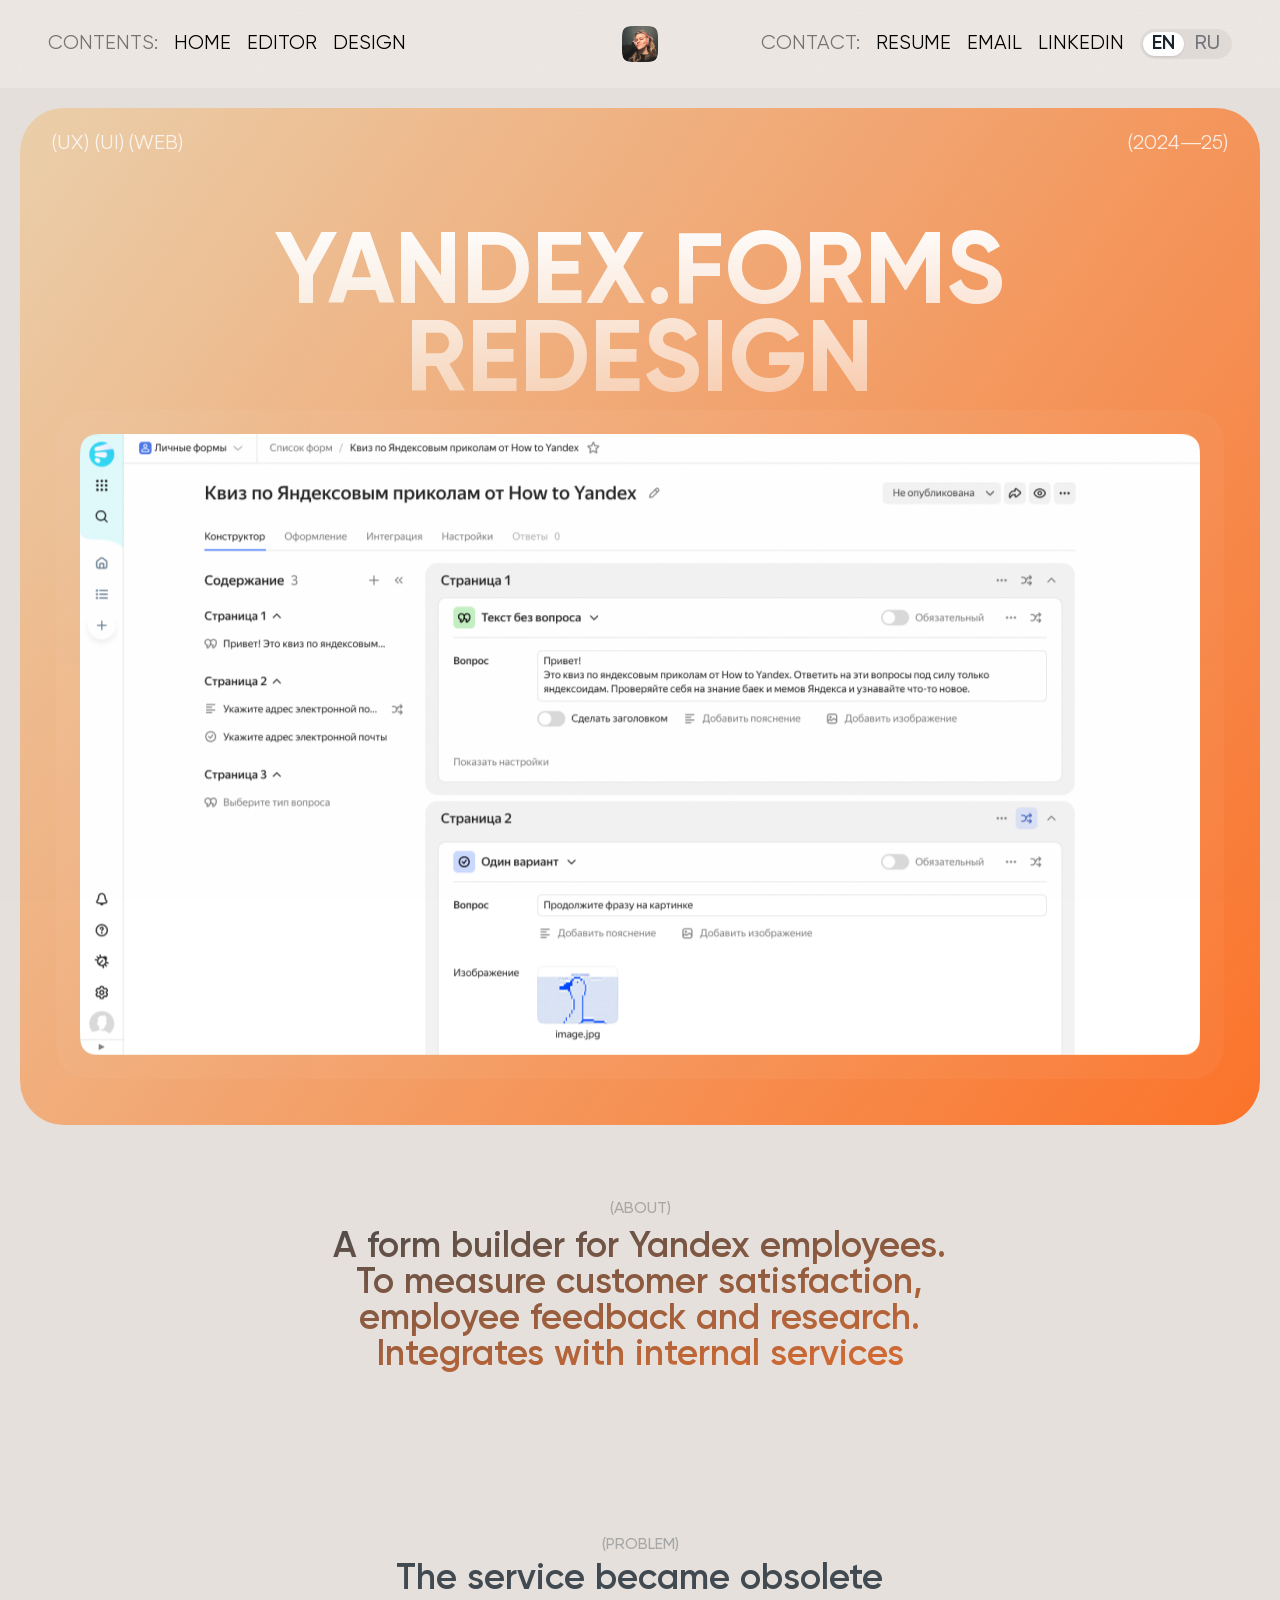
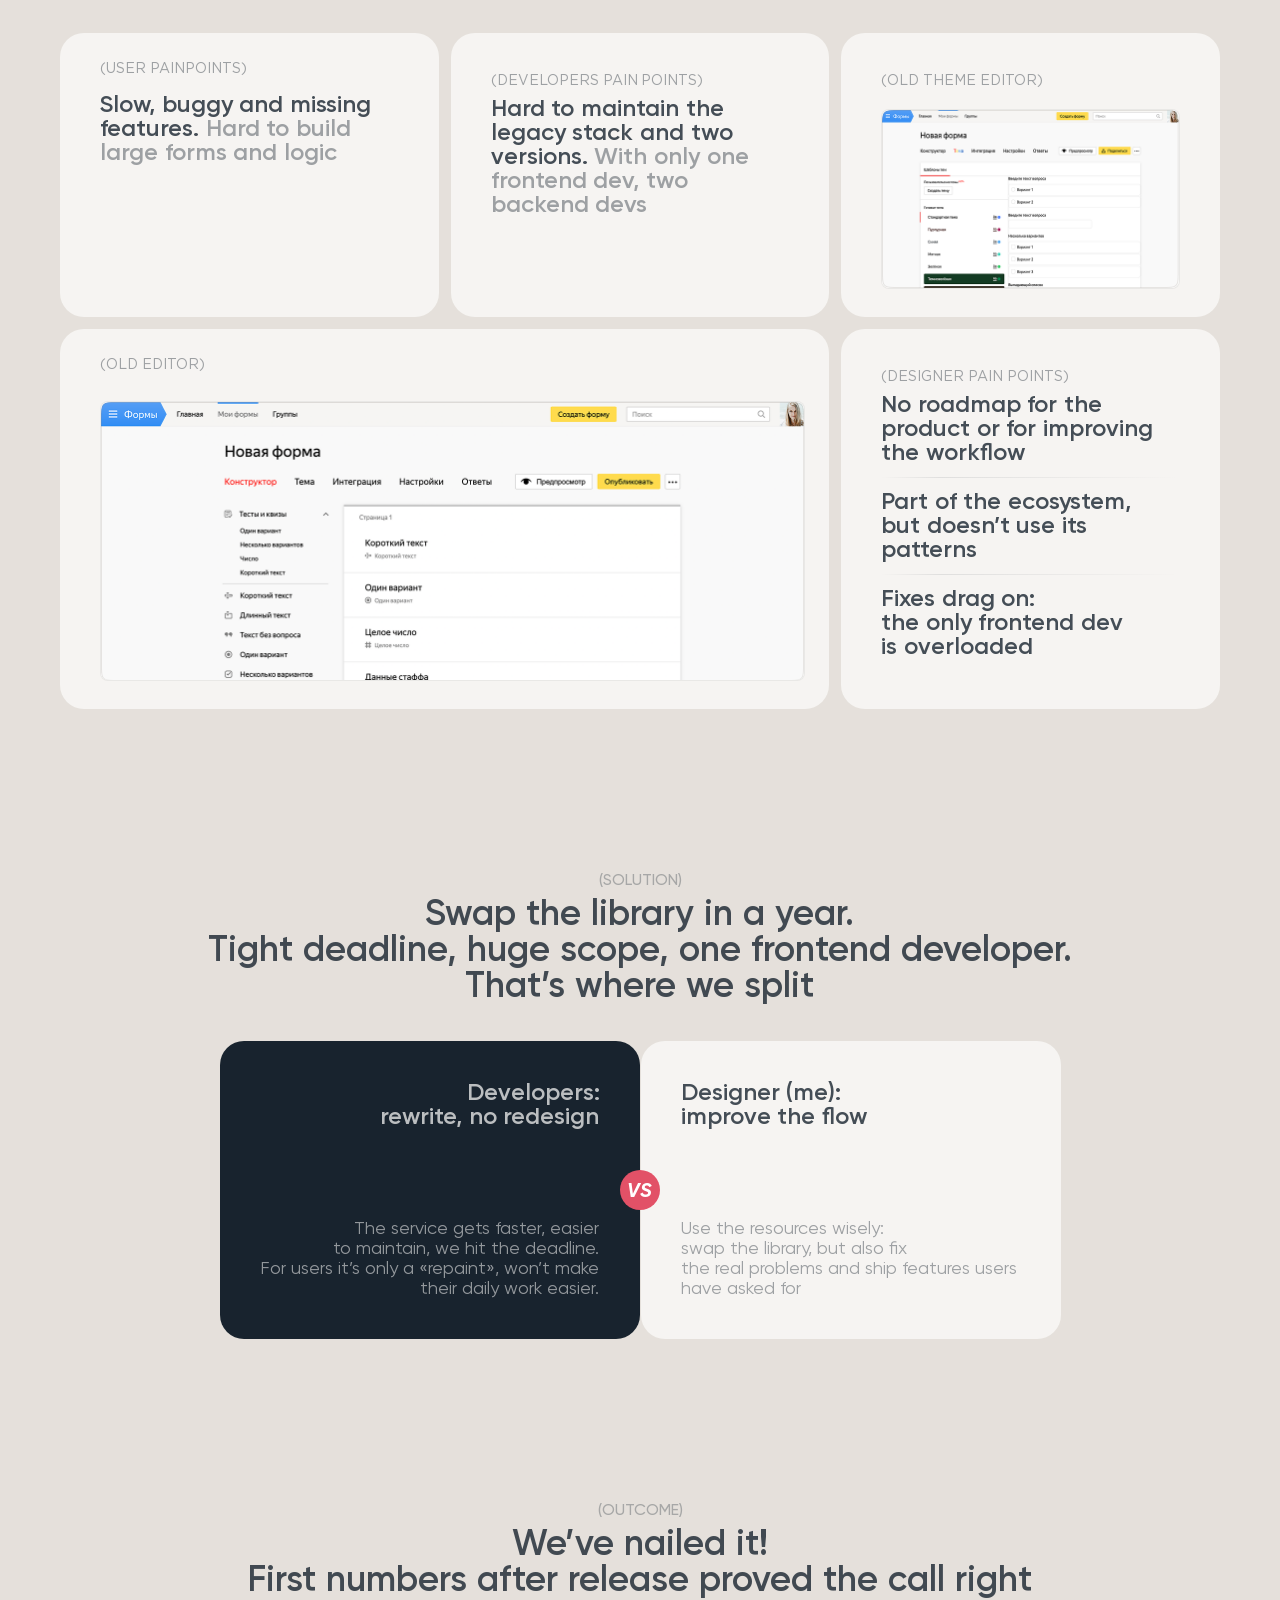
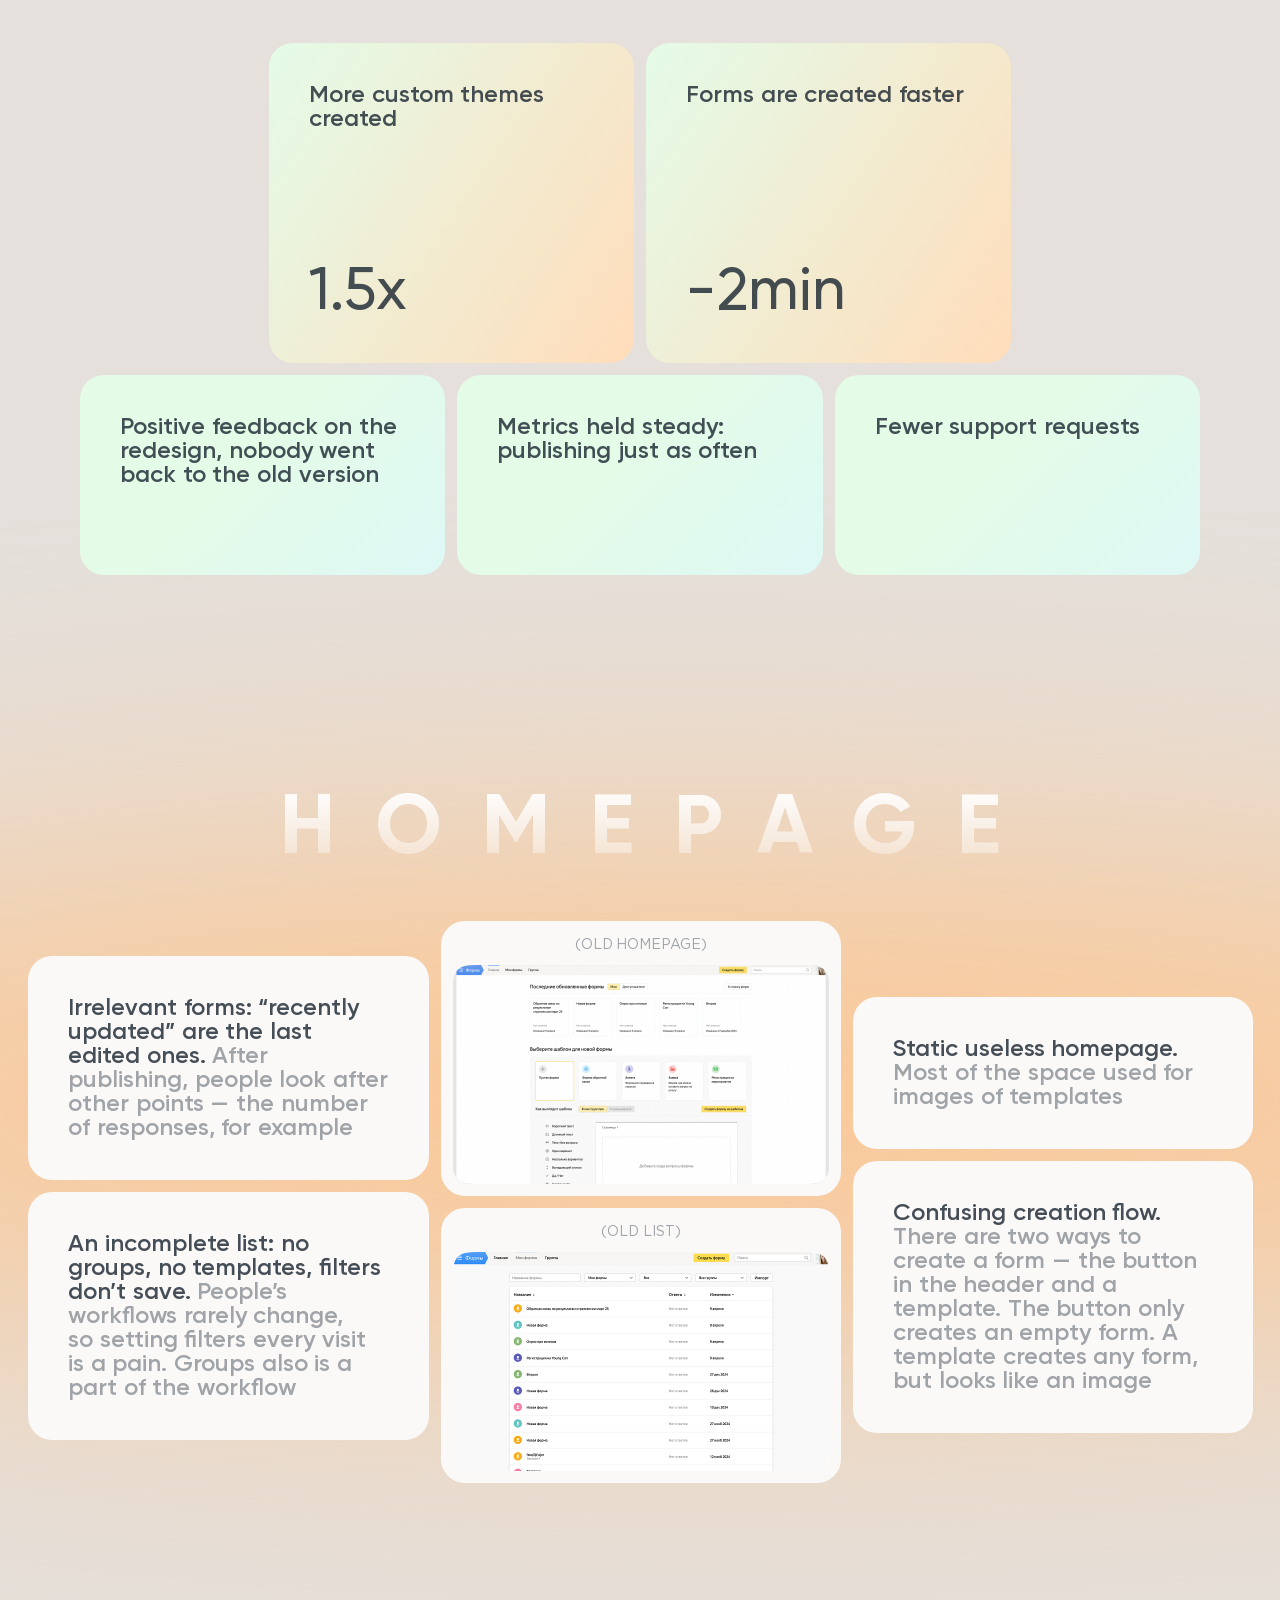
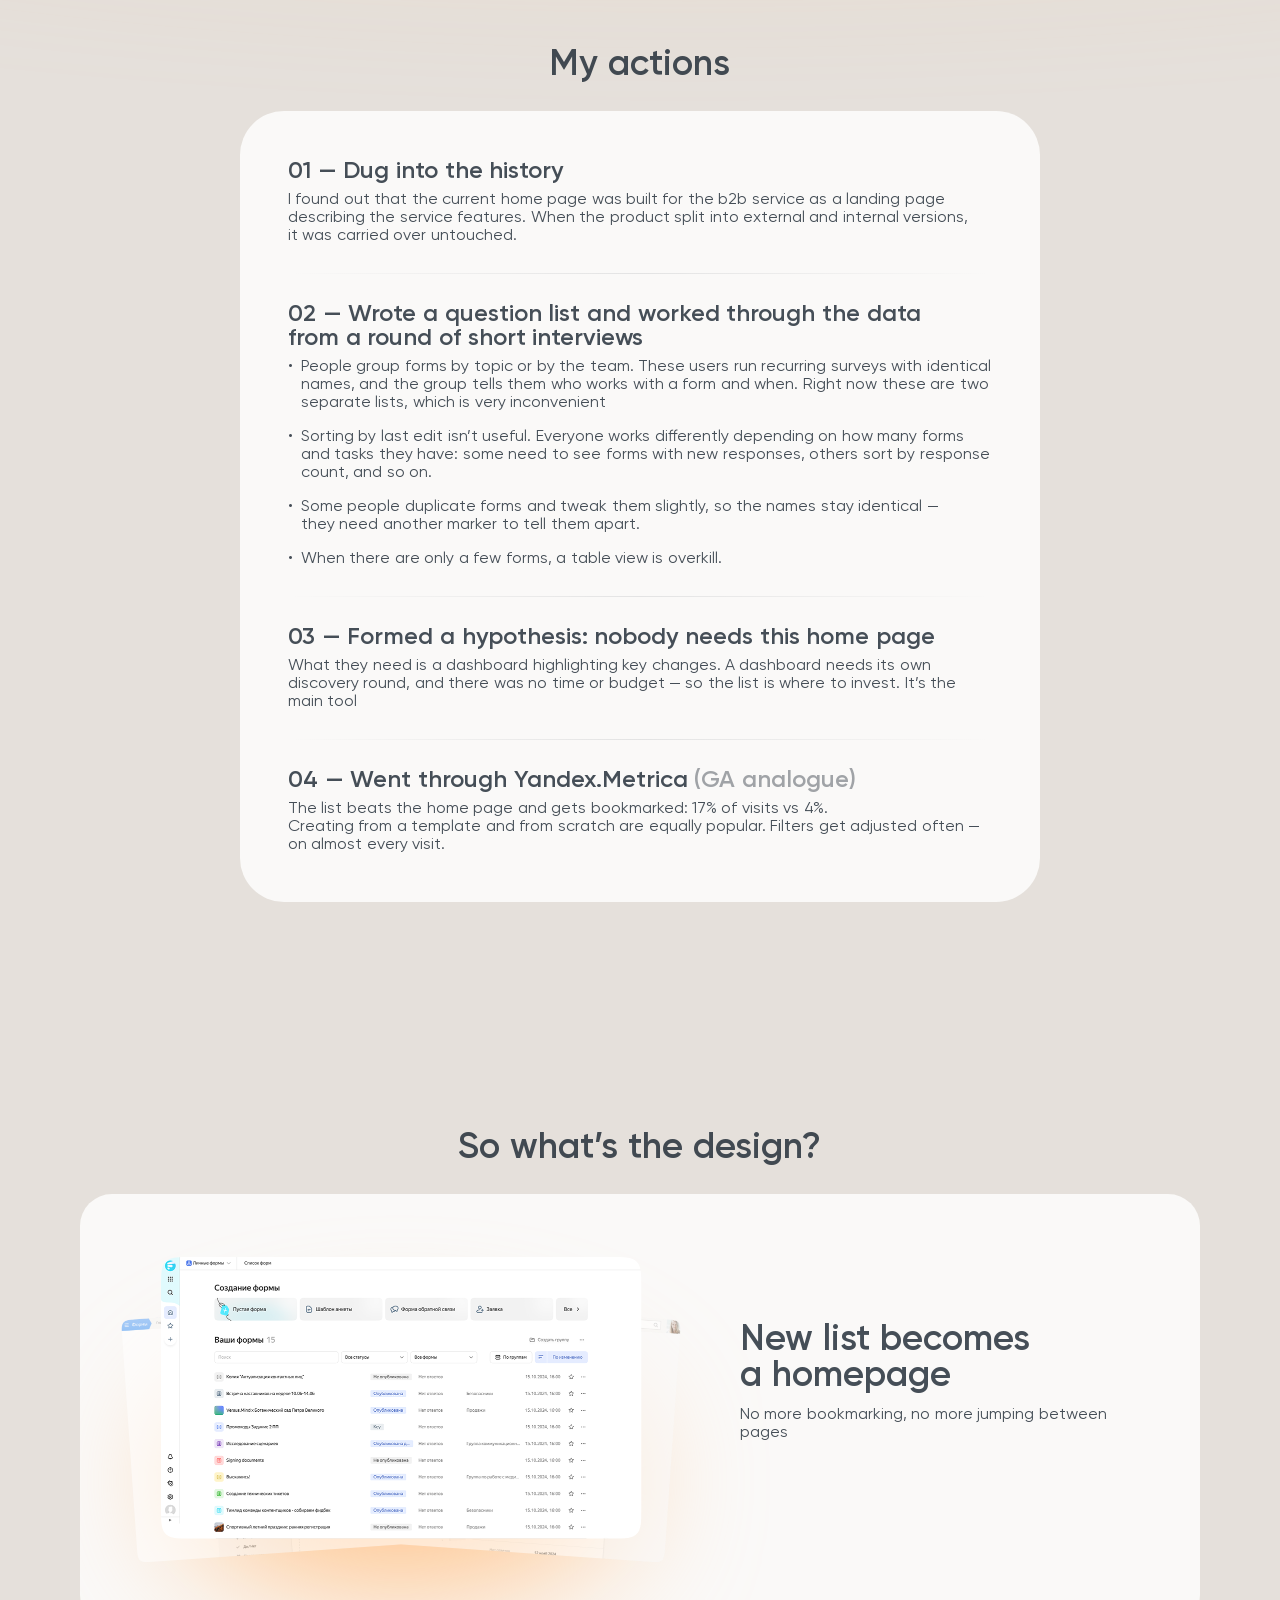
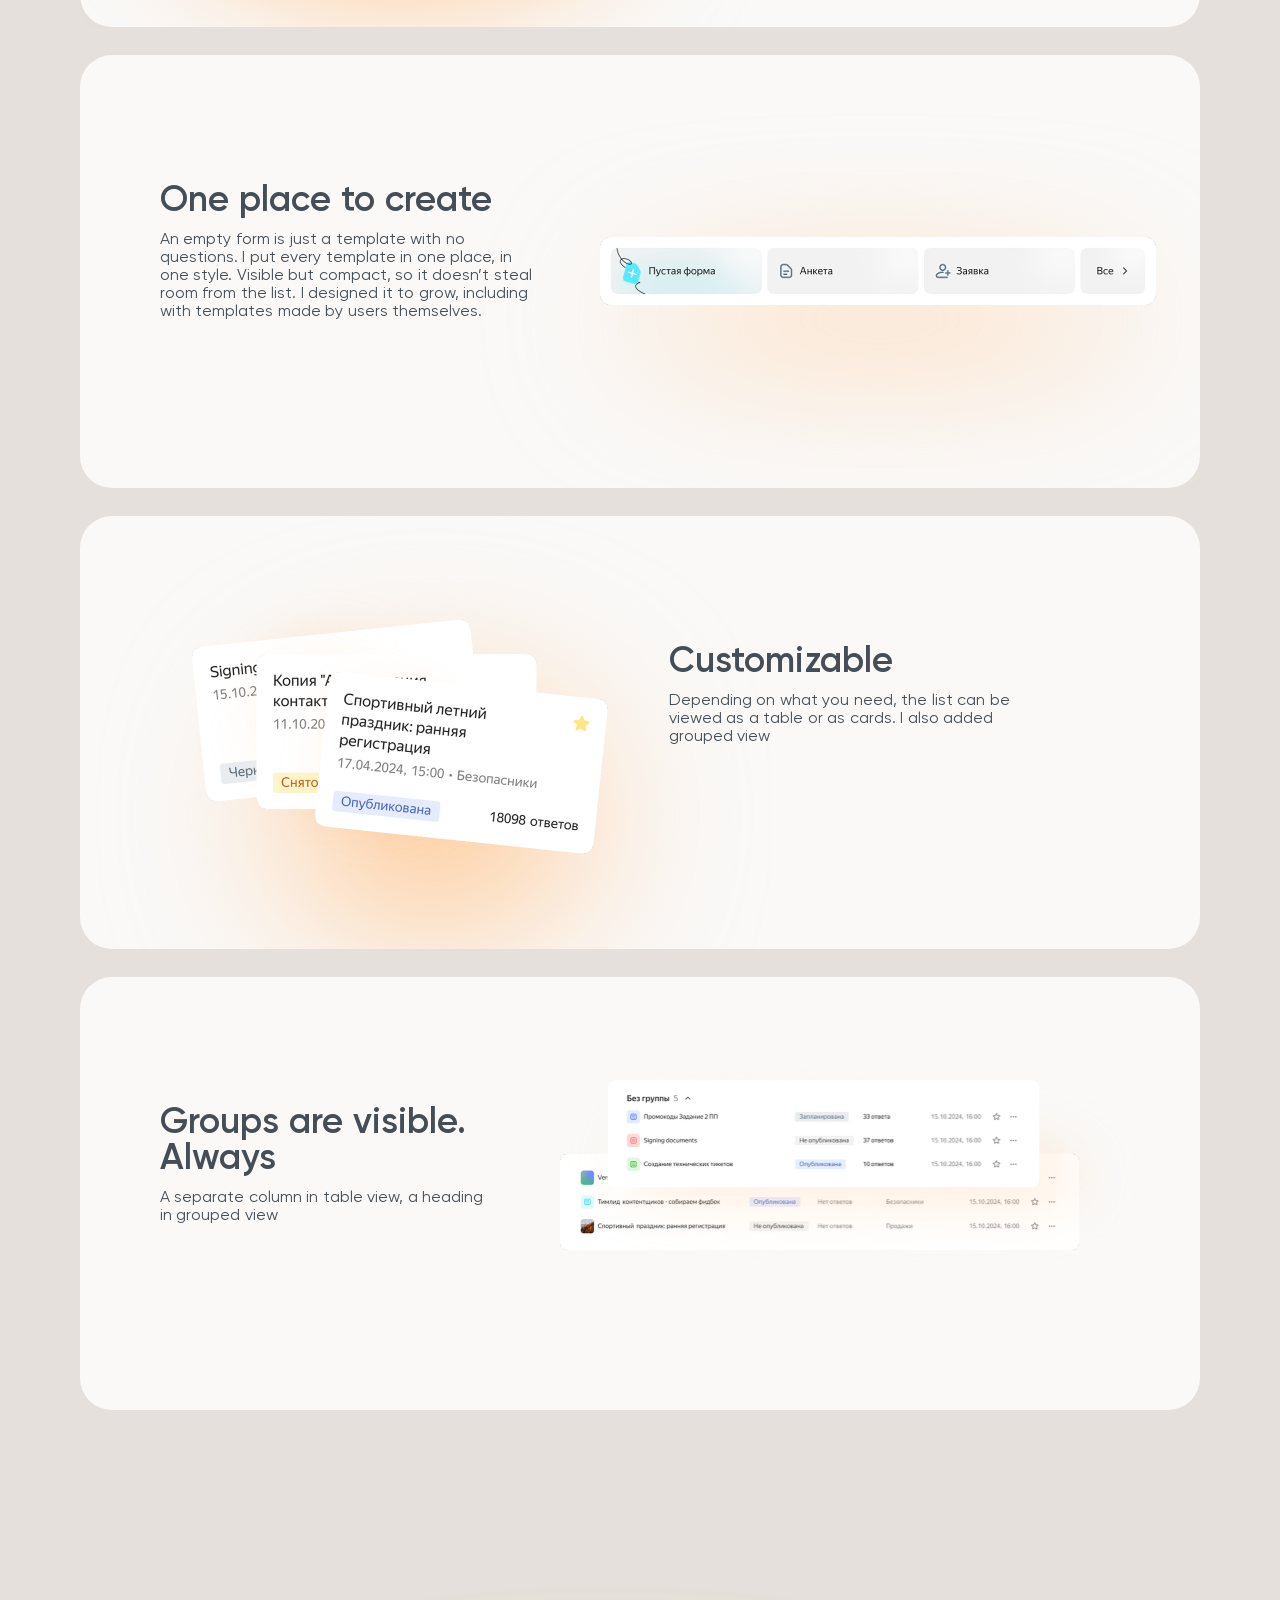
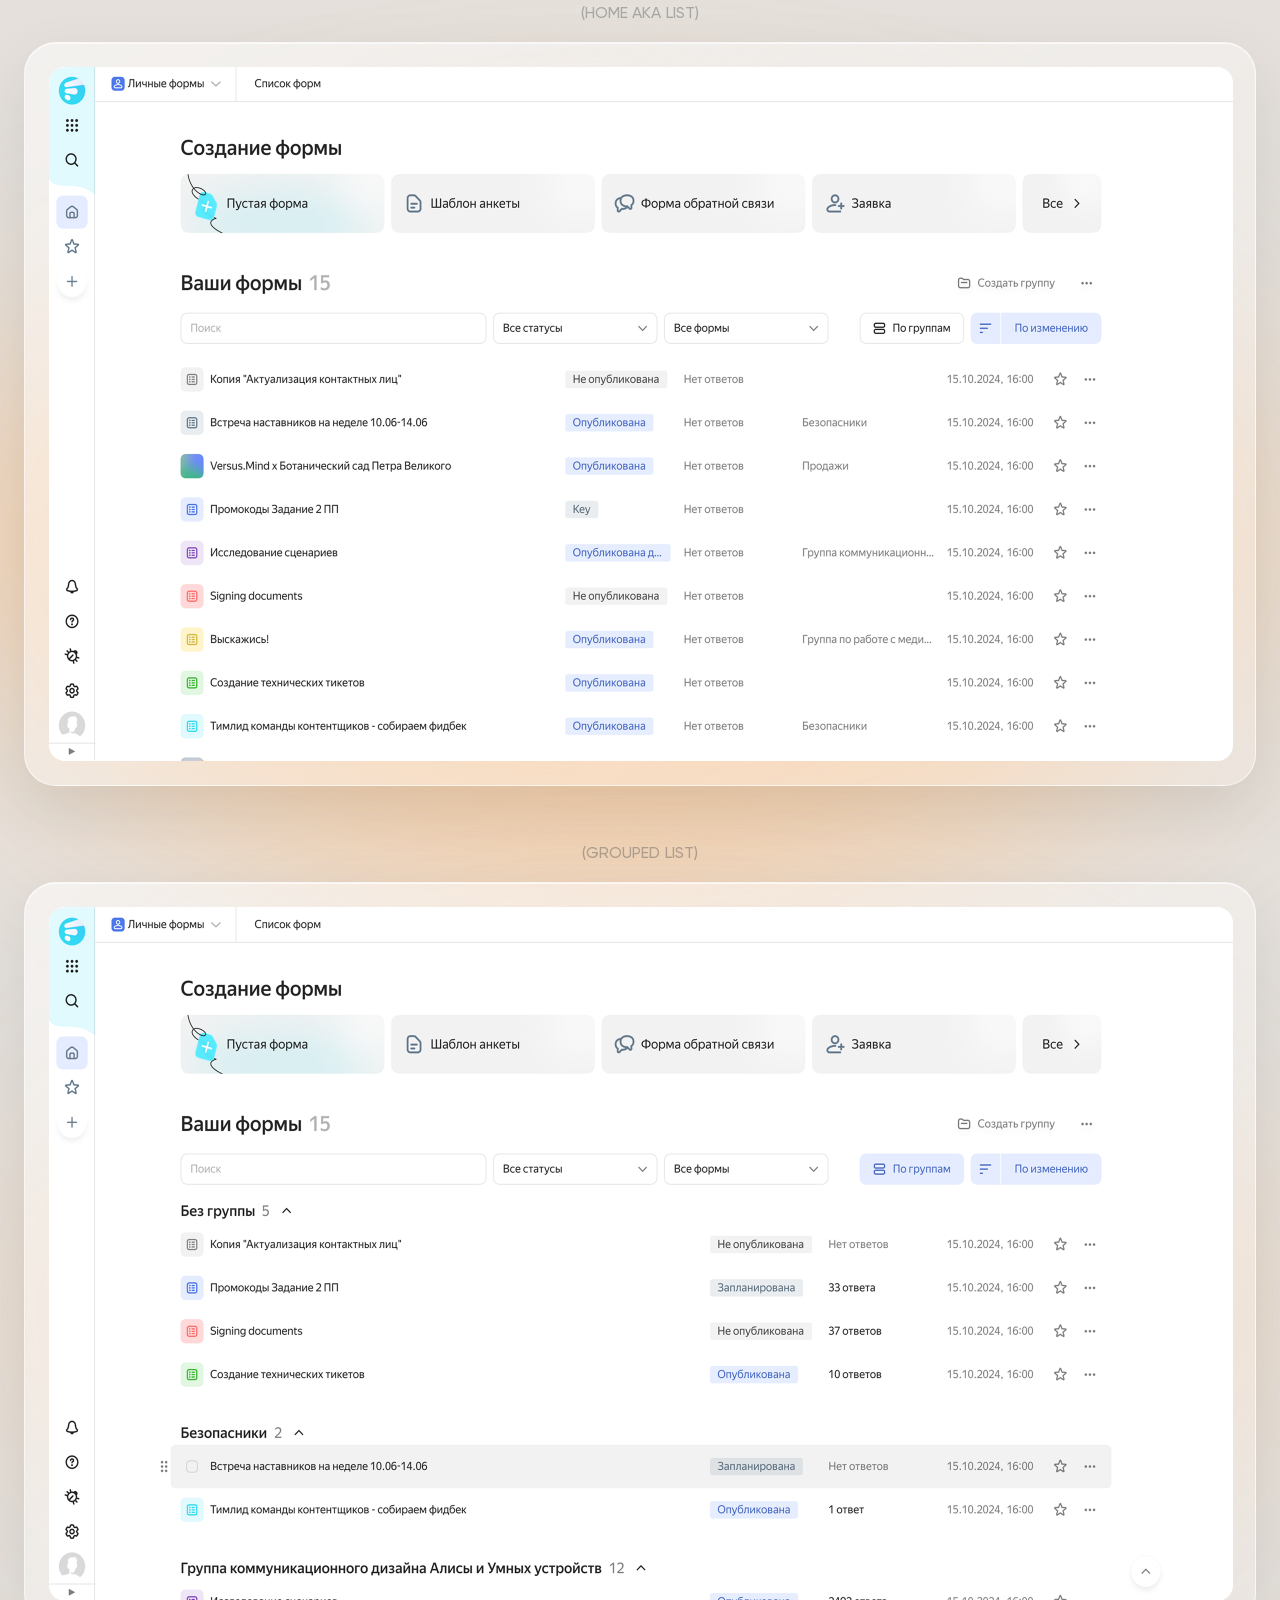
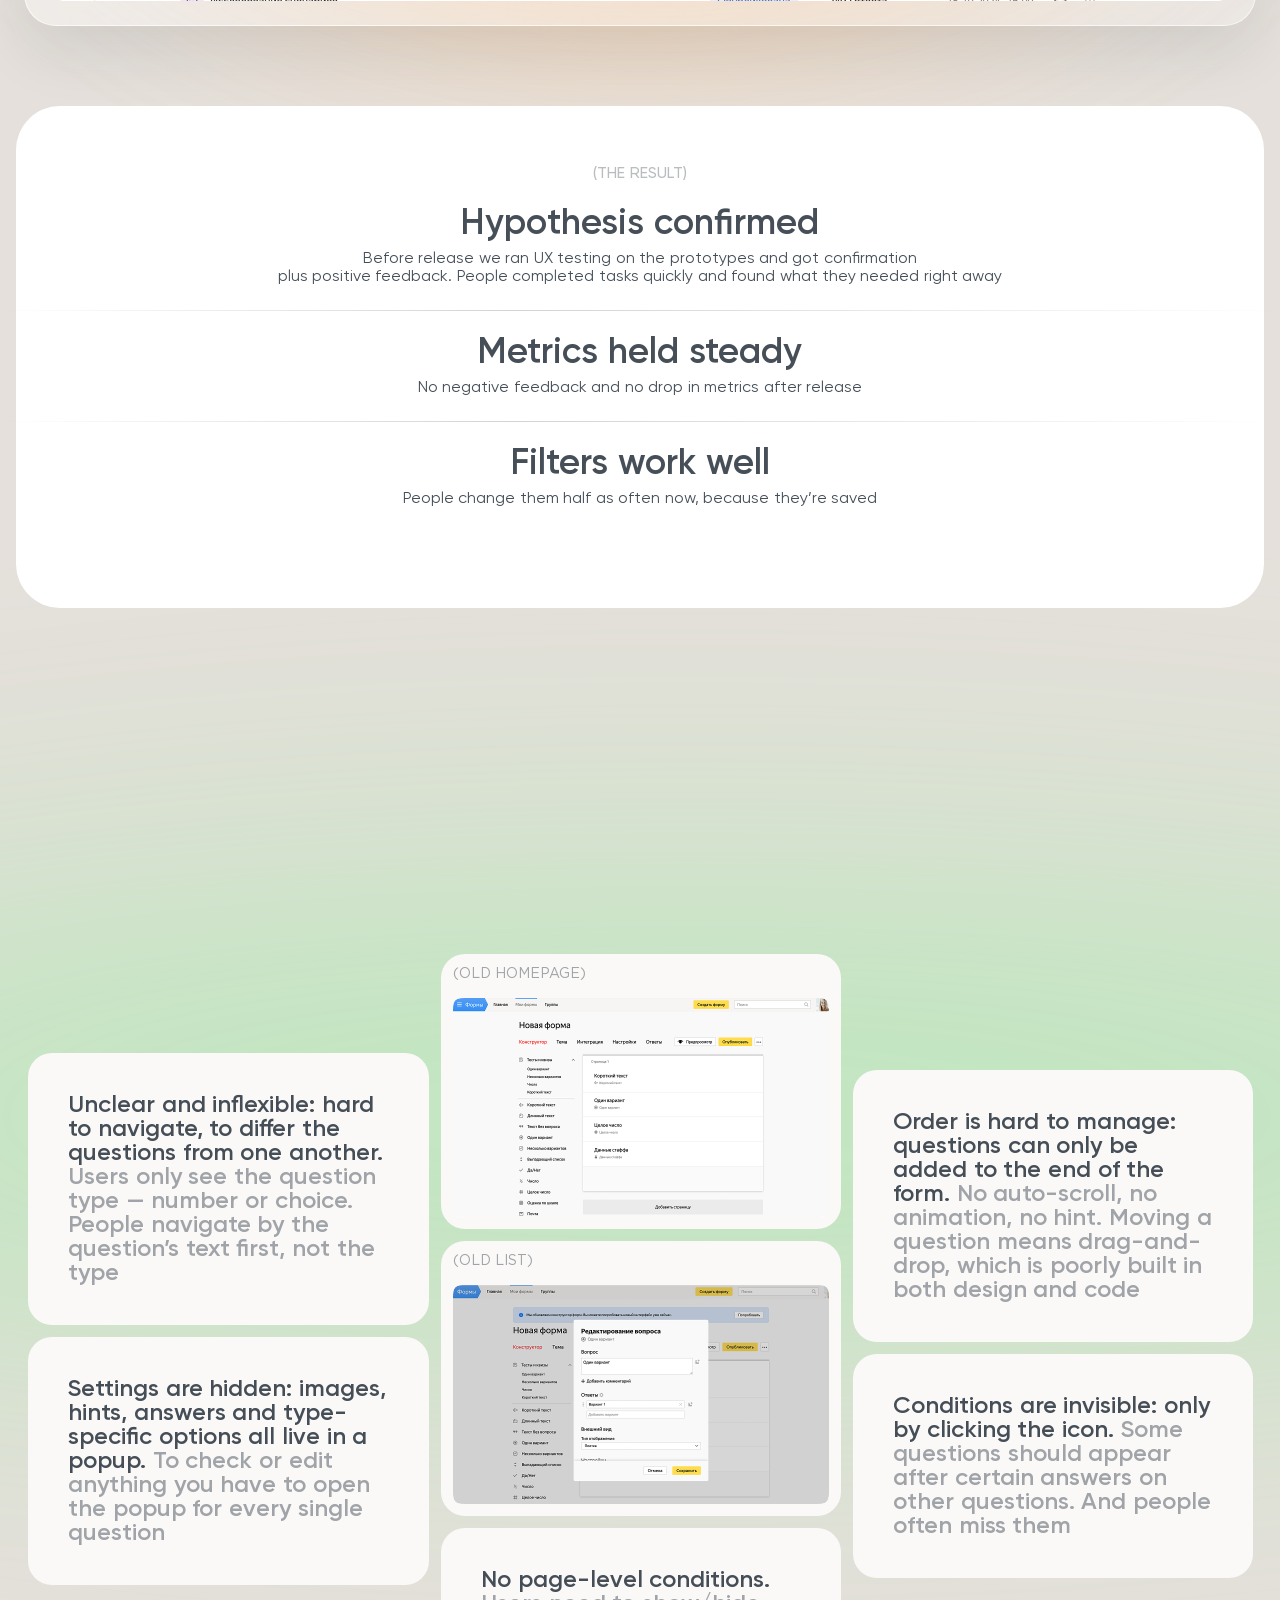
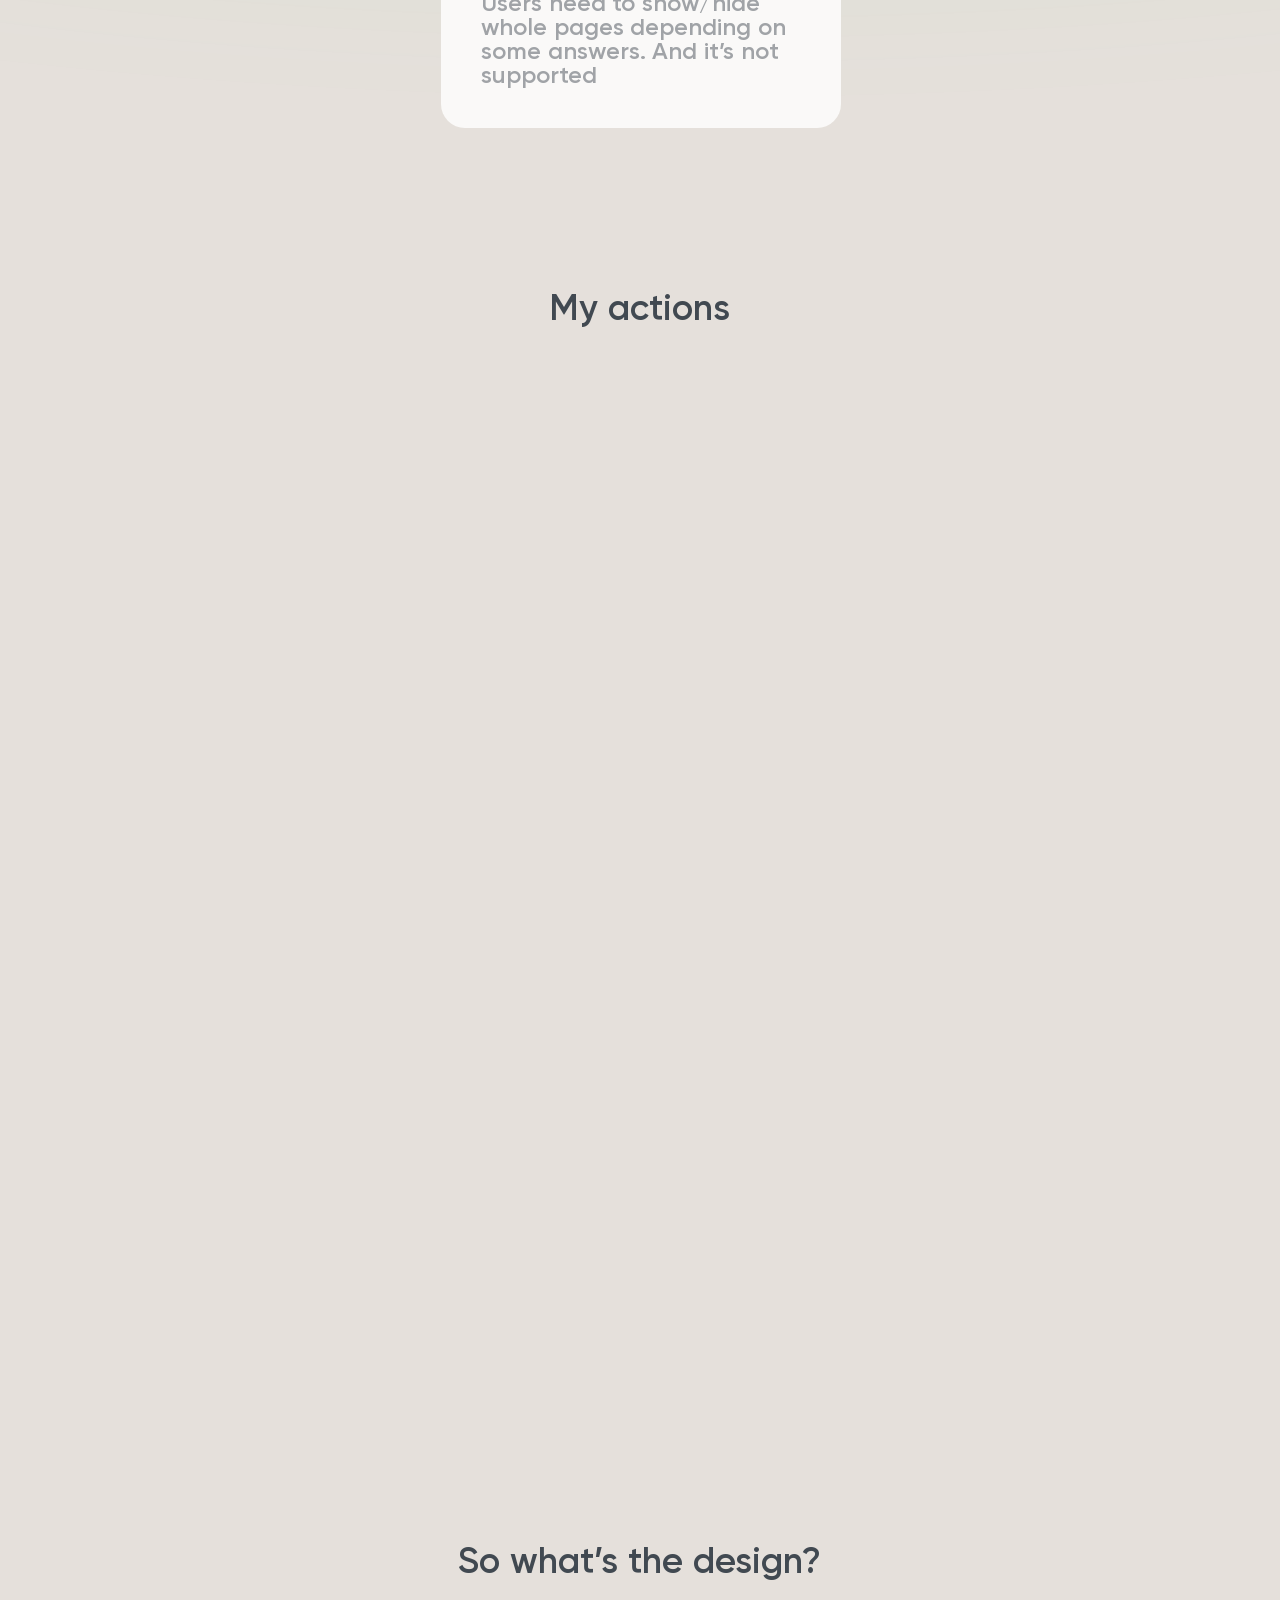
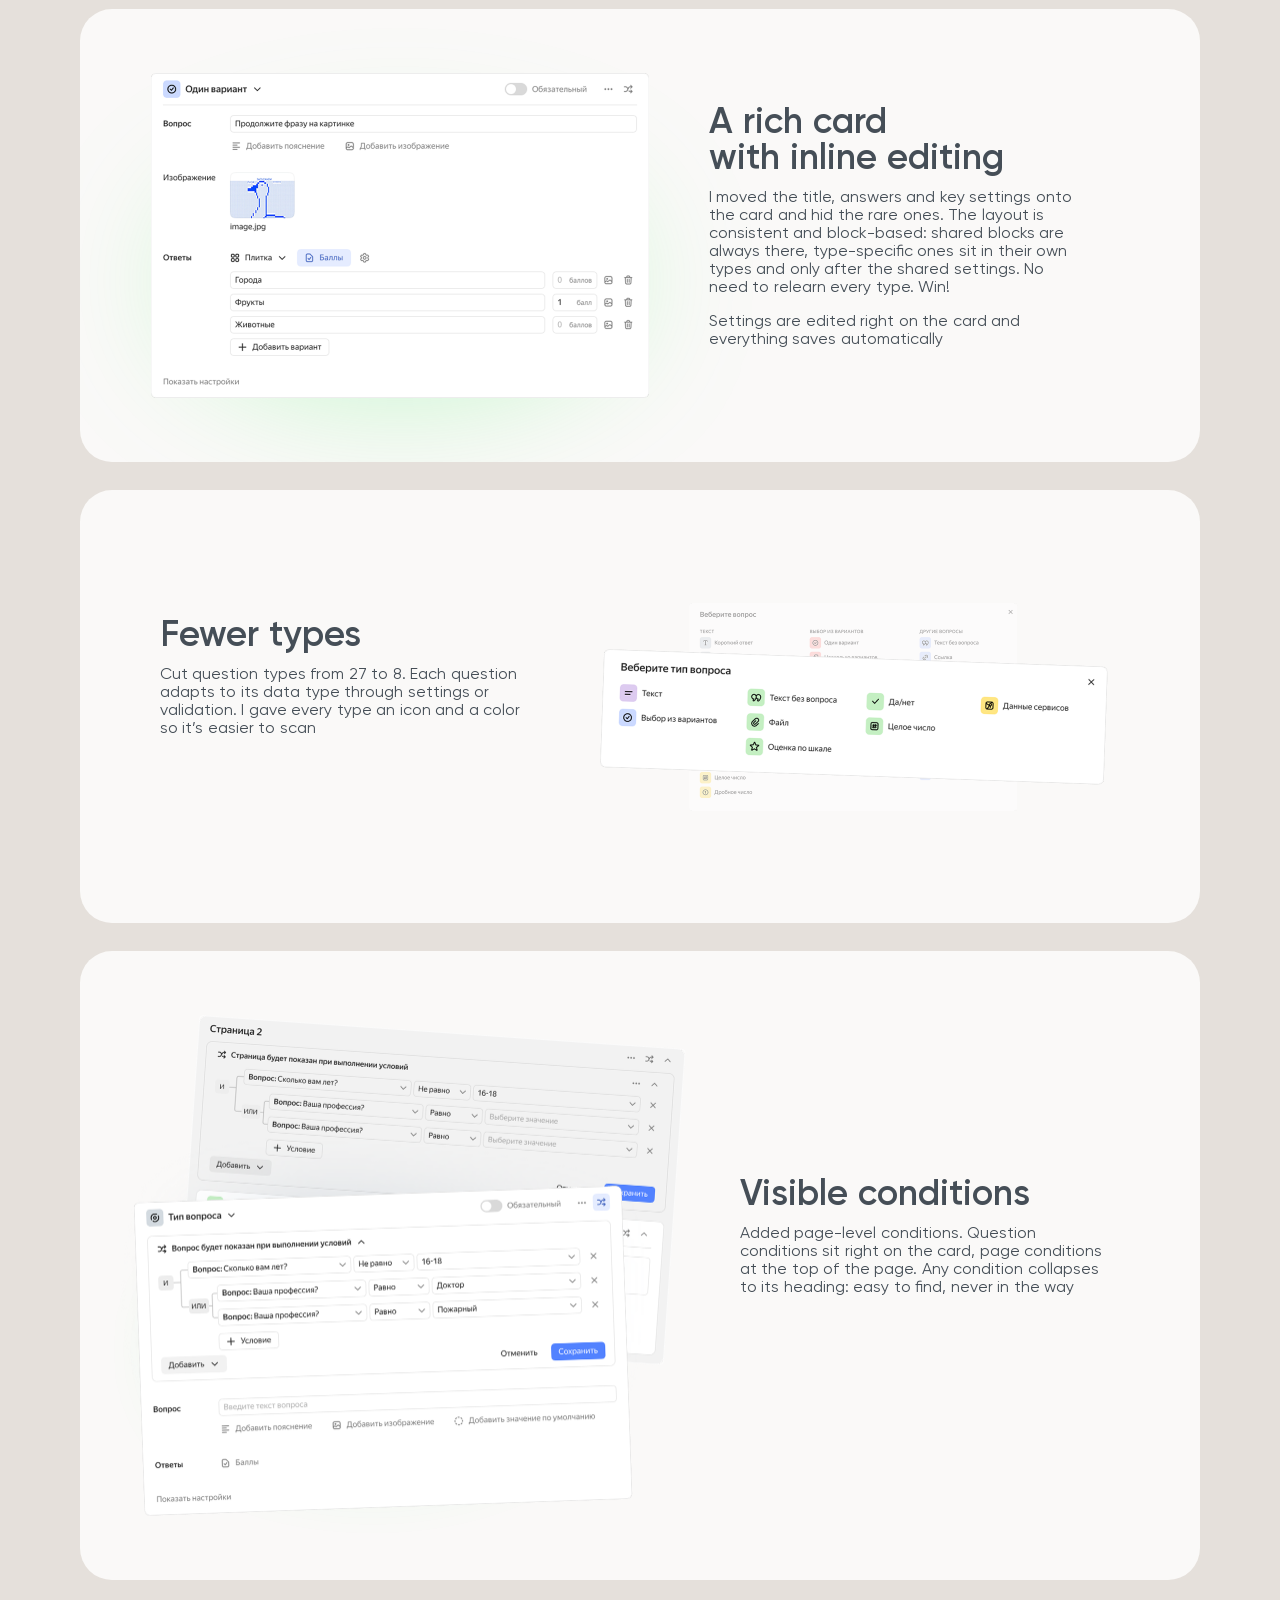
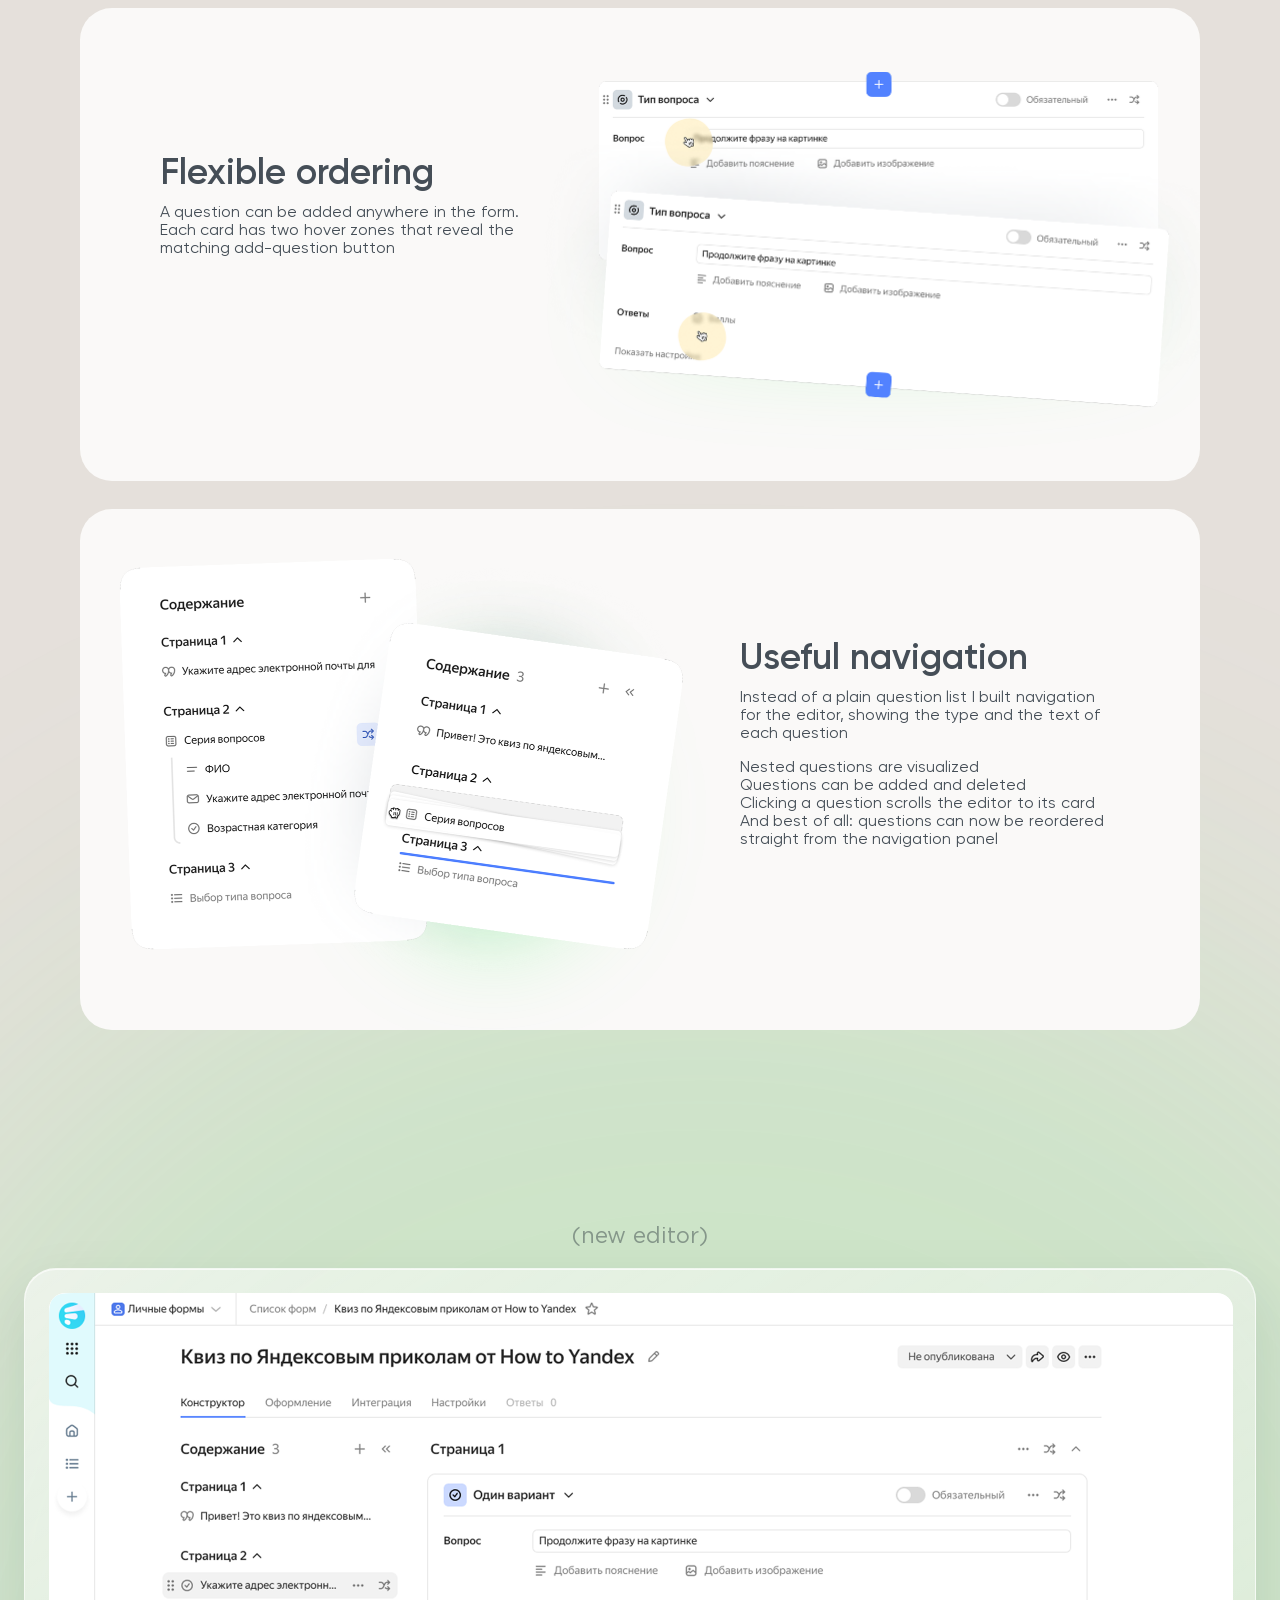
==== commit 7961e0f5: "Обычный вьюпорт без viewport-fit" ====
--- a/index.html
+++ b/index.html
@@ -2,7 +2,7 @@
 <html lang="en">
 <head>
 <meta charset="utf-8">
-<meta name="viewport" content="width=device-width, initial-scale=1, viewport-fit=cover">
+<meta name="viewport" content="width=device-width, initial-scale=1">
 <title>Yandex.Forms Redesign — Ekaterina Mokhova</title>
 <meta name="description" content="A UX/UI case study: rebuilding Yandex.Forms, the internal form builder used across the company — homepage, editor and style editor.">
 <meta name="author" content="Ekaterina Mokhova">
--- a/css/style.css
+++ b/css/style.css
@@ -1100,18 +1100,20 @@
 
   /* поле навешивается на полотно целиком, поэтому внутренние отступы блоков
      остаются ровно такими, как в макете */
-  .page {
-    padding-left: calc(var(--edge) + env(safe-area-inset-left, 0px));
-    padding-right: calc(var(--edge) + env(safe-area-inset-right, 0px));
-  }
+  .page { padding-left: var(--edge); padding-right: var(--edge); }
 
   /* ---------- шапка: макет 907:43766 ------------------------------------ */
   /* стекло со скруглением снизу; наверху остаются только аватар и язык */
   .header {
-    /* страница идёт под статус-бар (viewport-fit=cover), поэтому стекло
-       начинается от самого верха, а содержимое опускается на его высоту */
-    height: calc(48px + env(safe-area-inset-top, 0px));
-    padding-top: env(safe-area-inset-top, 0px);
+    /* шапка намеренно вылезает за верхний край вьюпорта.
+       сколько бы браузер ни отступил сверху — безопасная зона айфона,
+       недоехавшая панель Safari, рассинхрон layout и visual viewport —
+       стекло всё равно закрывает полосу до самого края экрана.
+       видимая часть остаётся ровно 48, как в макете */
+    --bleed: 160px;
+    top: calc(-1 * var(--bleed));
+    height: calc(48px + var(--bleed));
+    padding-top: var(--bleed);
     border-radius: 0 0 16px 16px;
     /* в макете это эффект GLASS: 10% белого плюс сильное преломление.
        в CSS такого нет, поэтому белого больше, а размытие мягче — на глаз
@@ -1127,8 +1129,7 @@
                 -webkit-backdrop-filter 0.3s linear, backdrop-filter 0.3s linear;
   }
   .header__inner {
-    padding: 8px calc(16px + var(--edge) + env(safe-area-inset-right, 0px))
-             8px calc(16px + var(--edge) + env(safe-area-inset-left, 0px));
+    padding: 8px calc(16px + var(--edge));
     gap: 0;
     justify-content: space-between;
   }
@@ -1159,7 +1160,7 @@
   .lang a.is-current { background: #fff; font-weight: 500; }
   .lang a + a::before { content: none; }
 
-  .page { padding-top: calc(48px + env(safe-area-inset-top, 0px)); }
+  .page { padding-top: 48px; }
   .footer { padding-bottom: 104px; }        /* место под плавающую таблетку */
 
   /* ---------- общая типографика секций ---------------------------------- */
@@ -1708,8 +1709,8 @@
      ширина остаётся прежней — поля 12px плюс общее поле страницы */
   .dock {
     position: fixed;
-    left: calc(12px + var(--edge, 0px) + env(safe-area-inset-left, 0px));
-    right: calc(12px + var(--edge, 0px) + env(safe-area-inset-right, 0px));
+    left: calc(12px + var(--edge, 0px));
+    right: calc(12px + var(--edge, 0px));
     bottom: calc(12px + env(safe-area-inset-bottom, 0px));
     z-index: 420;
     display: flex;
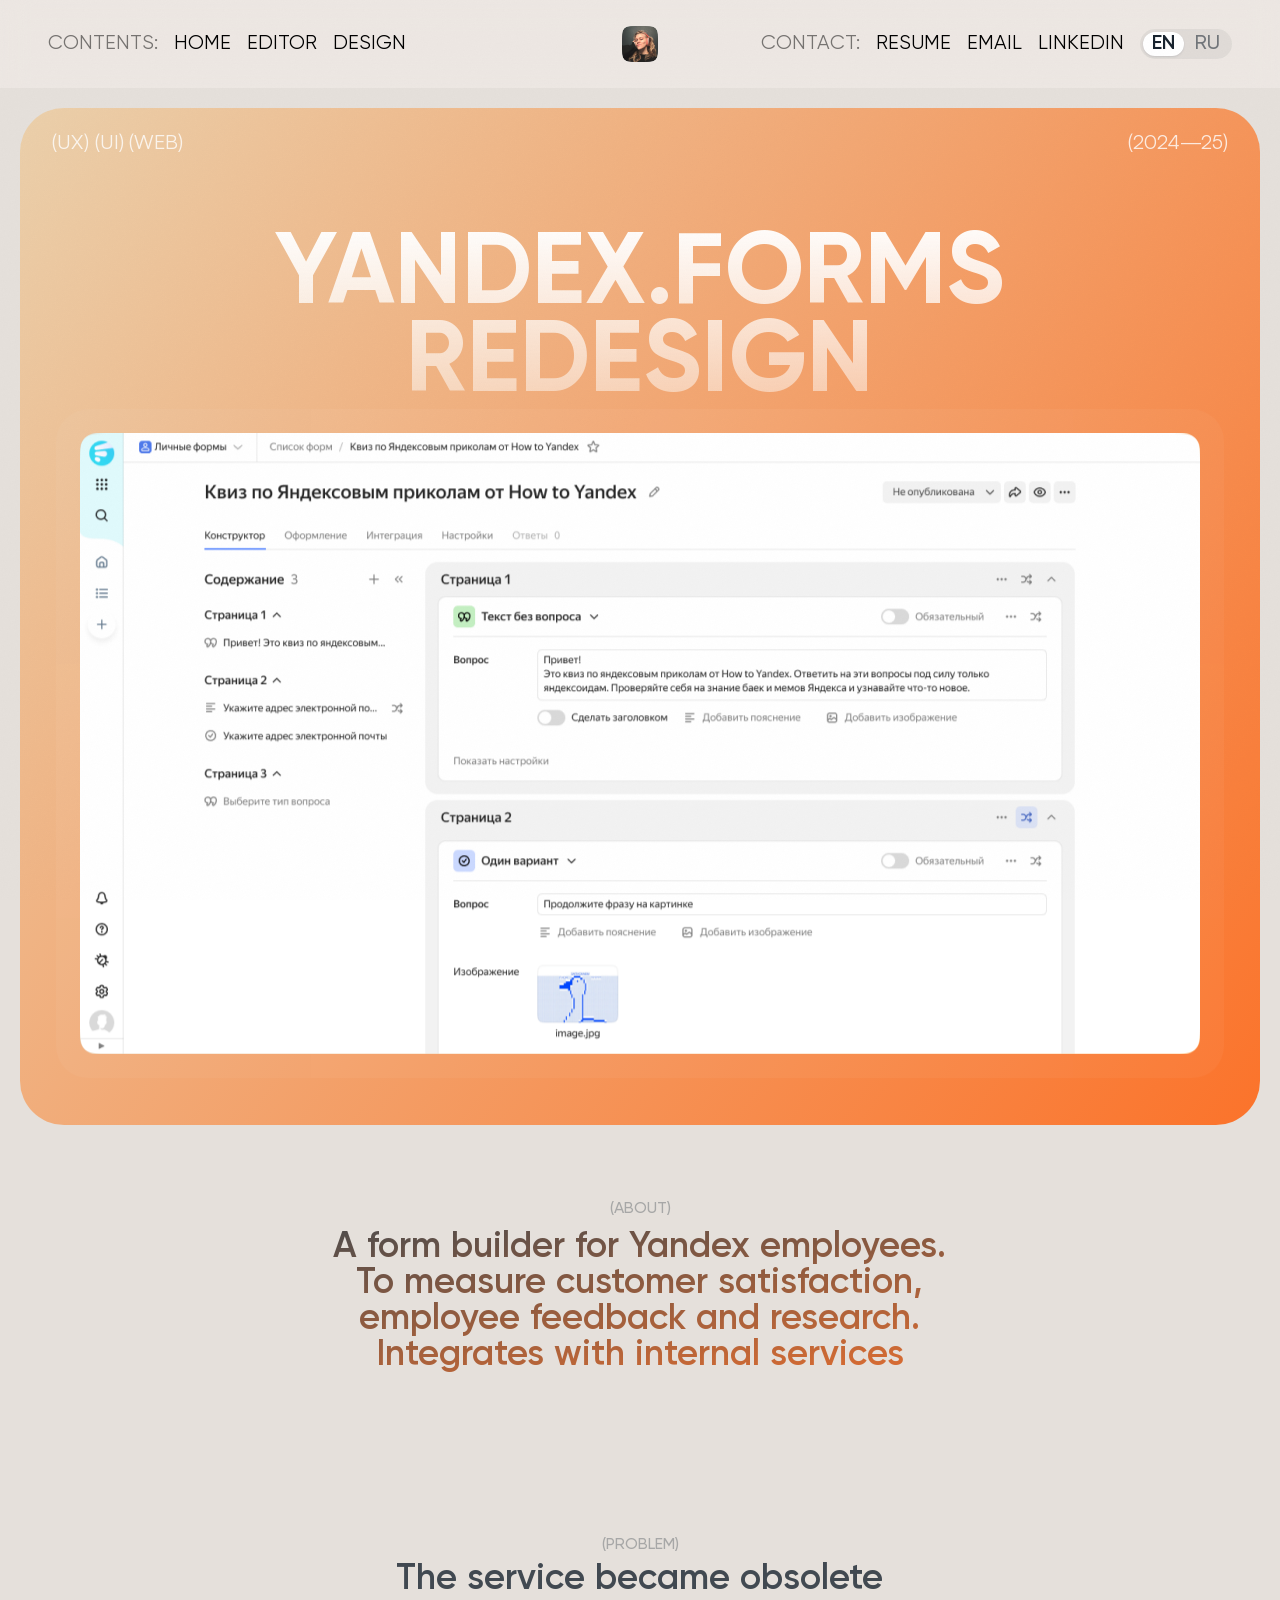
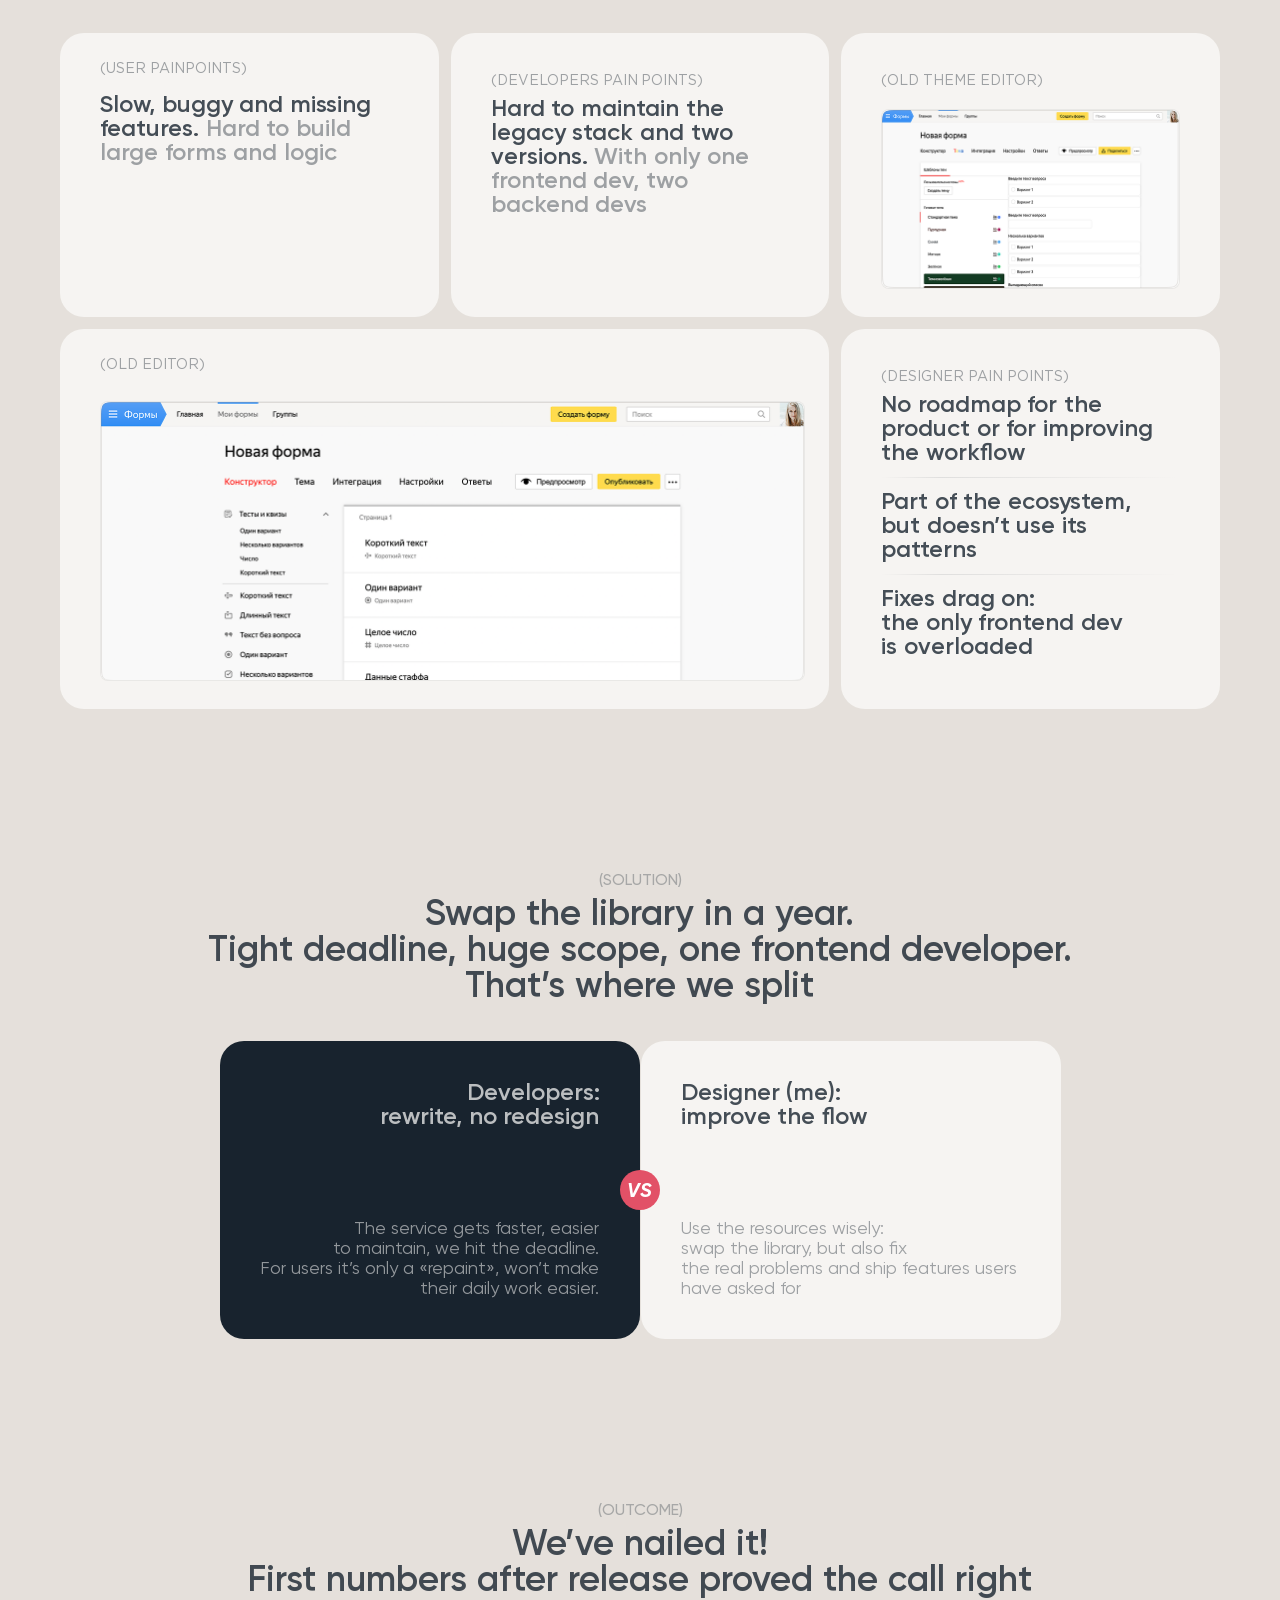
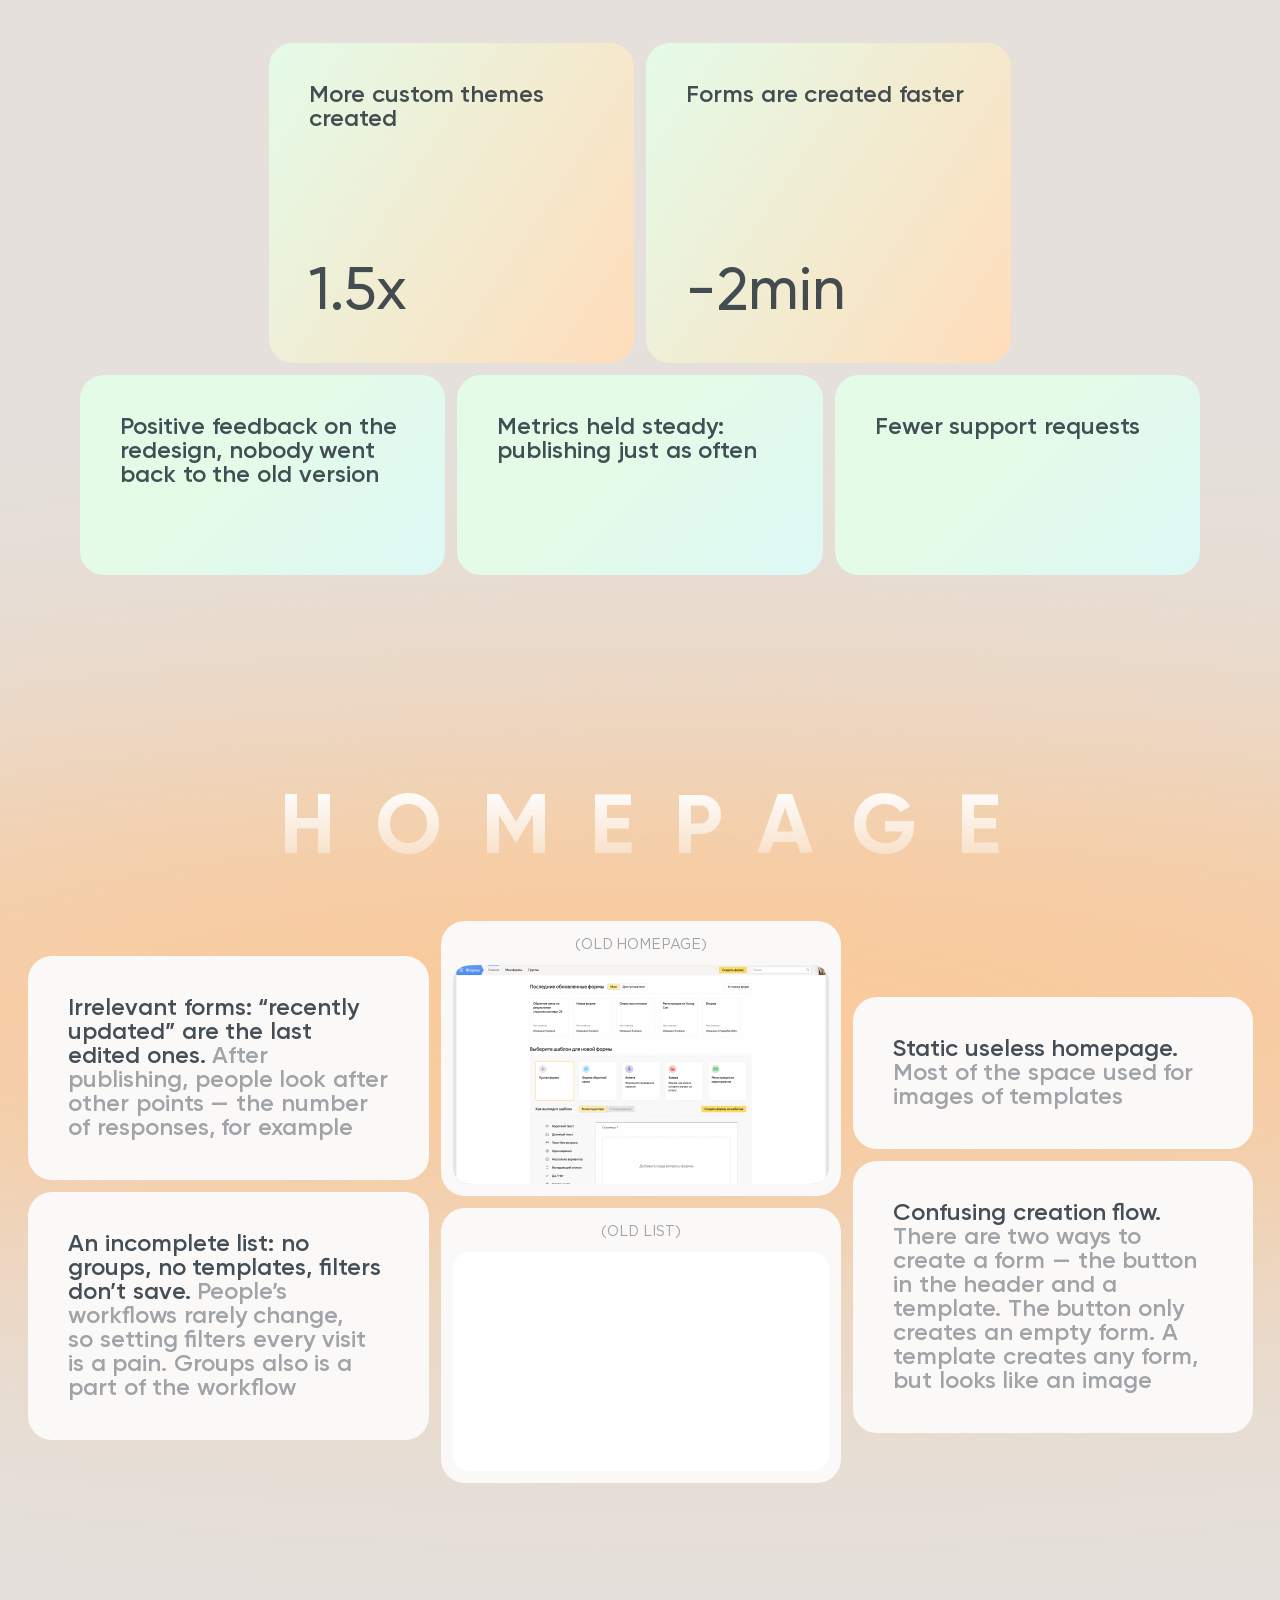
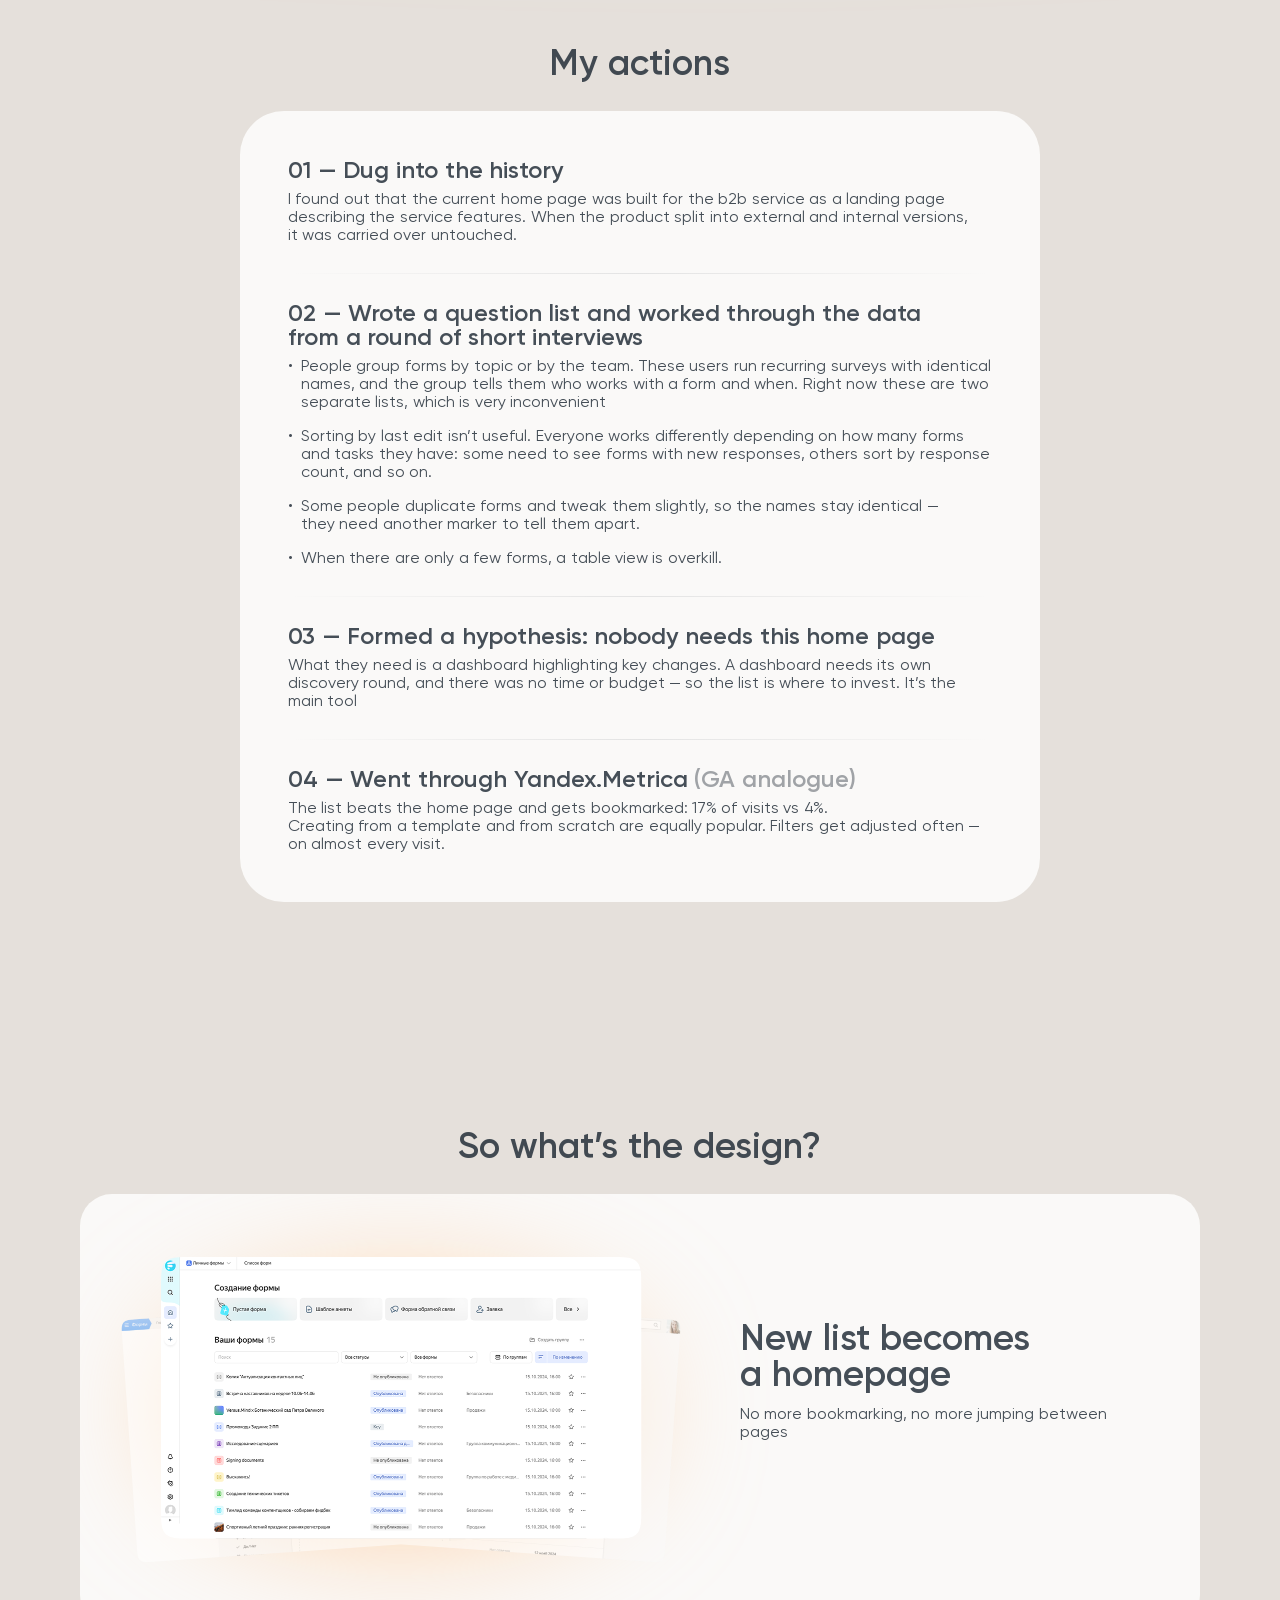
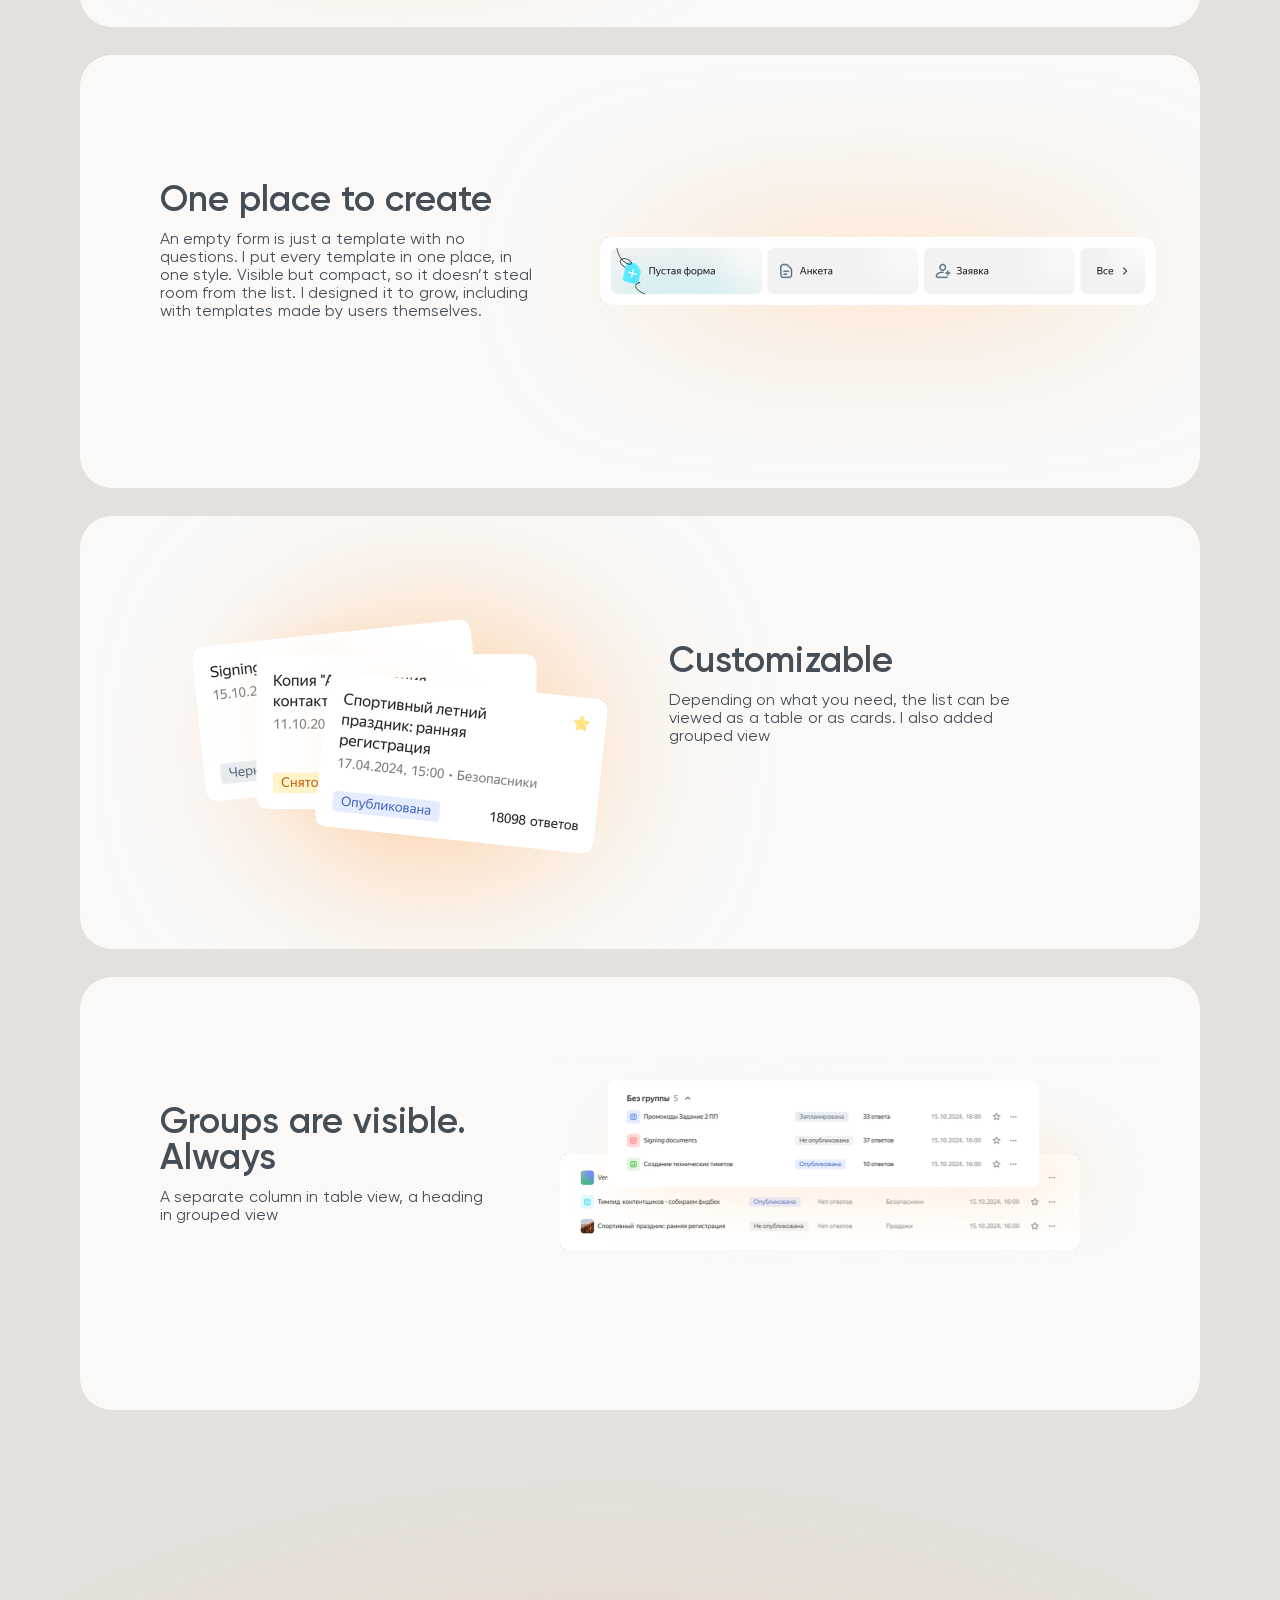
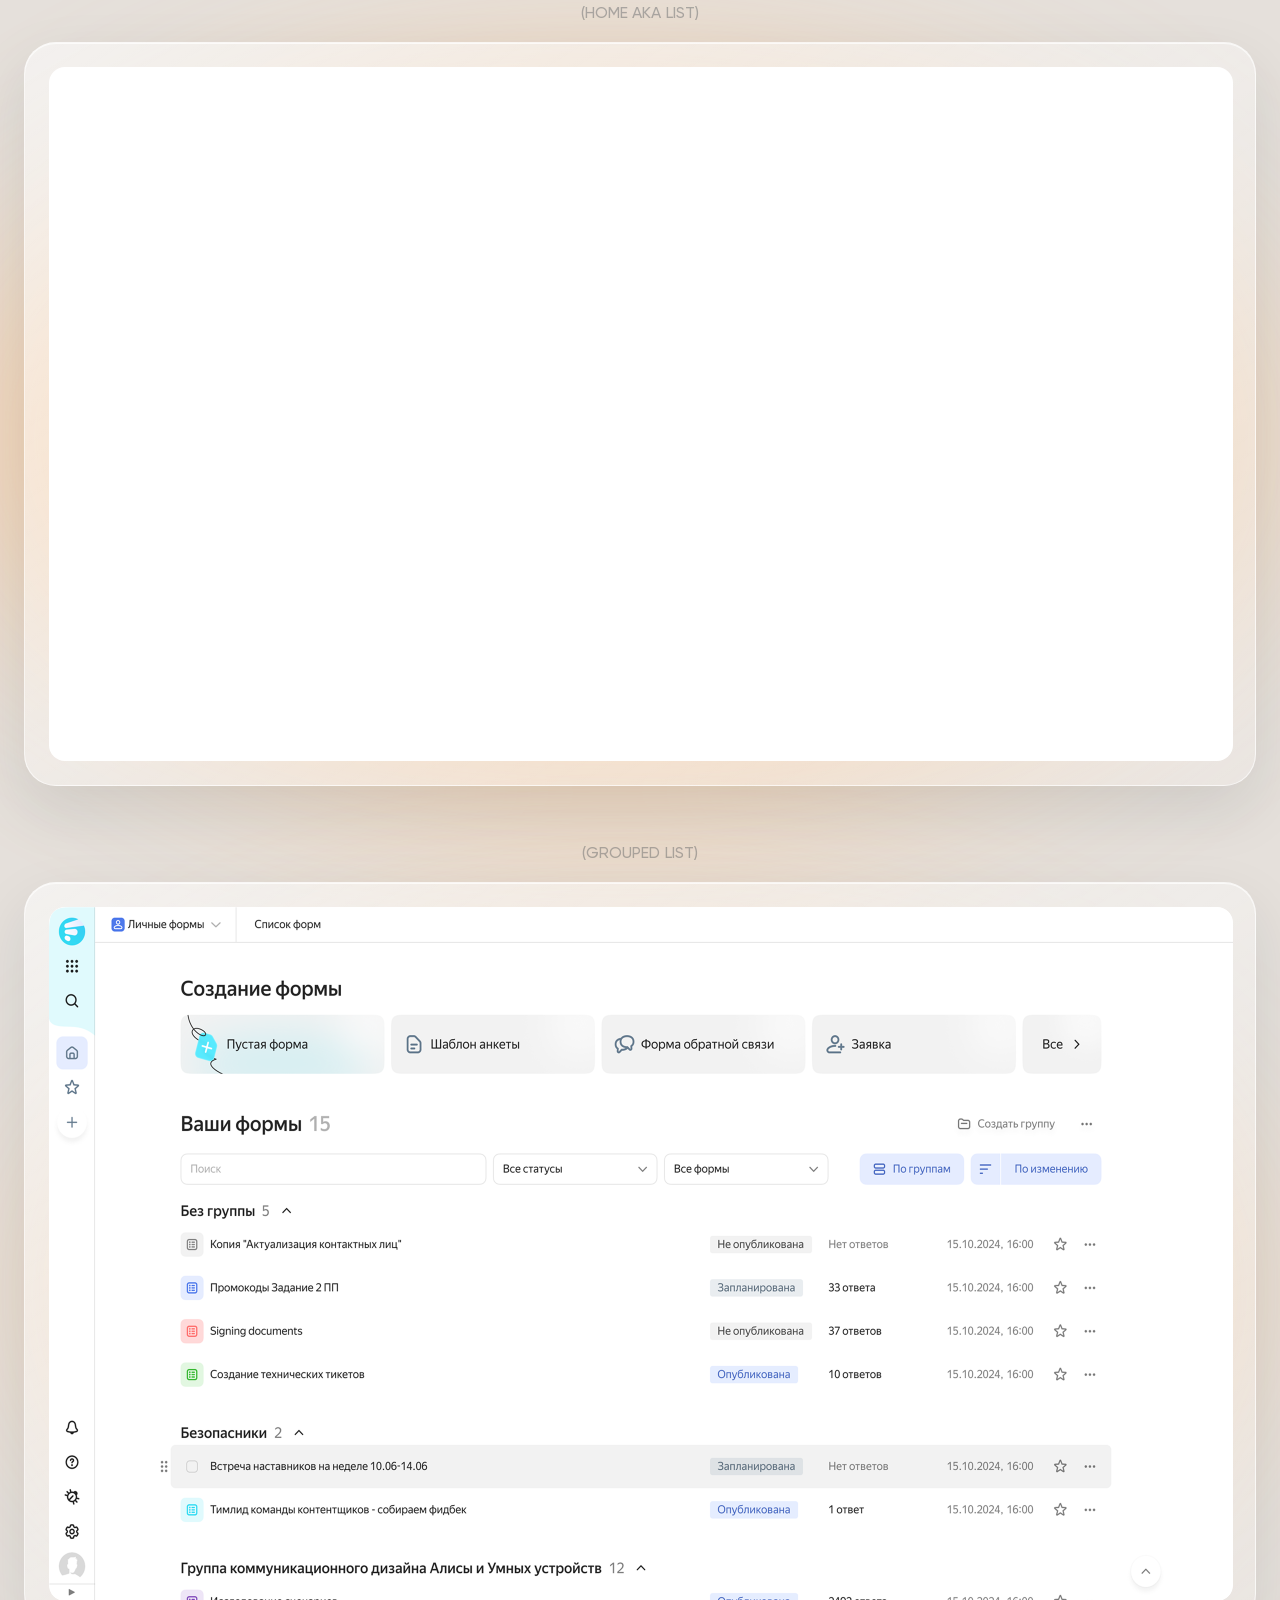
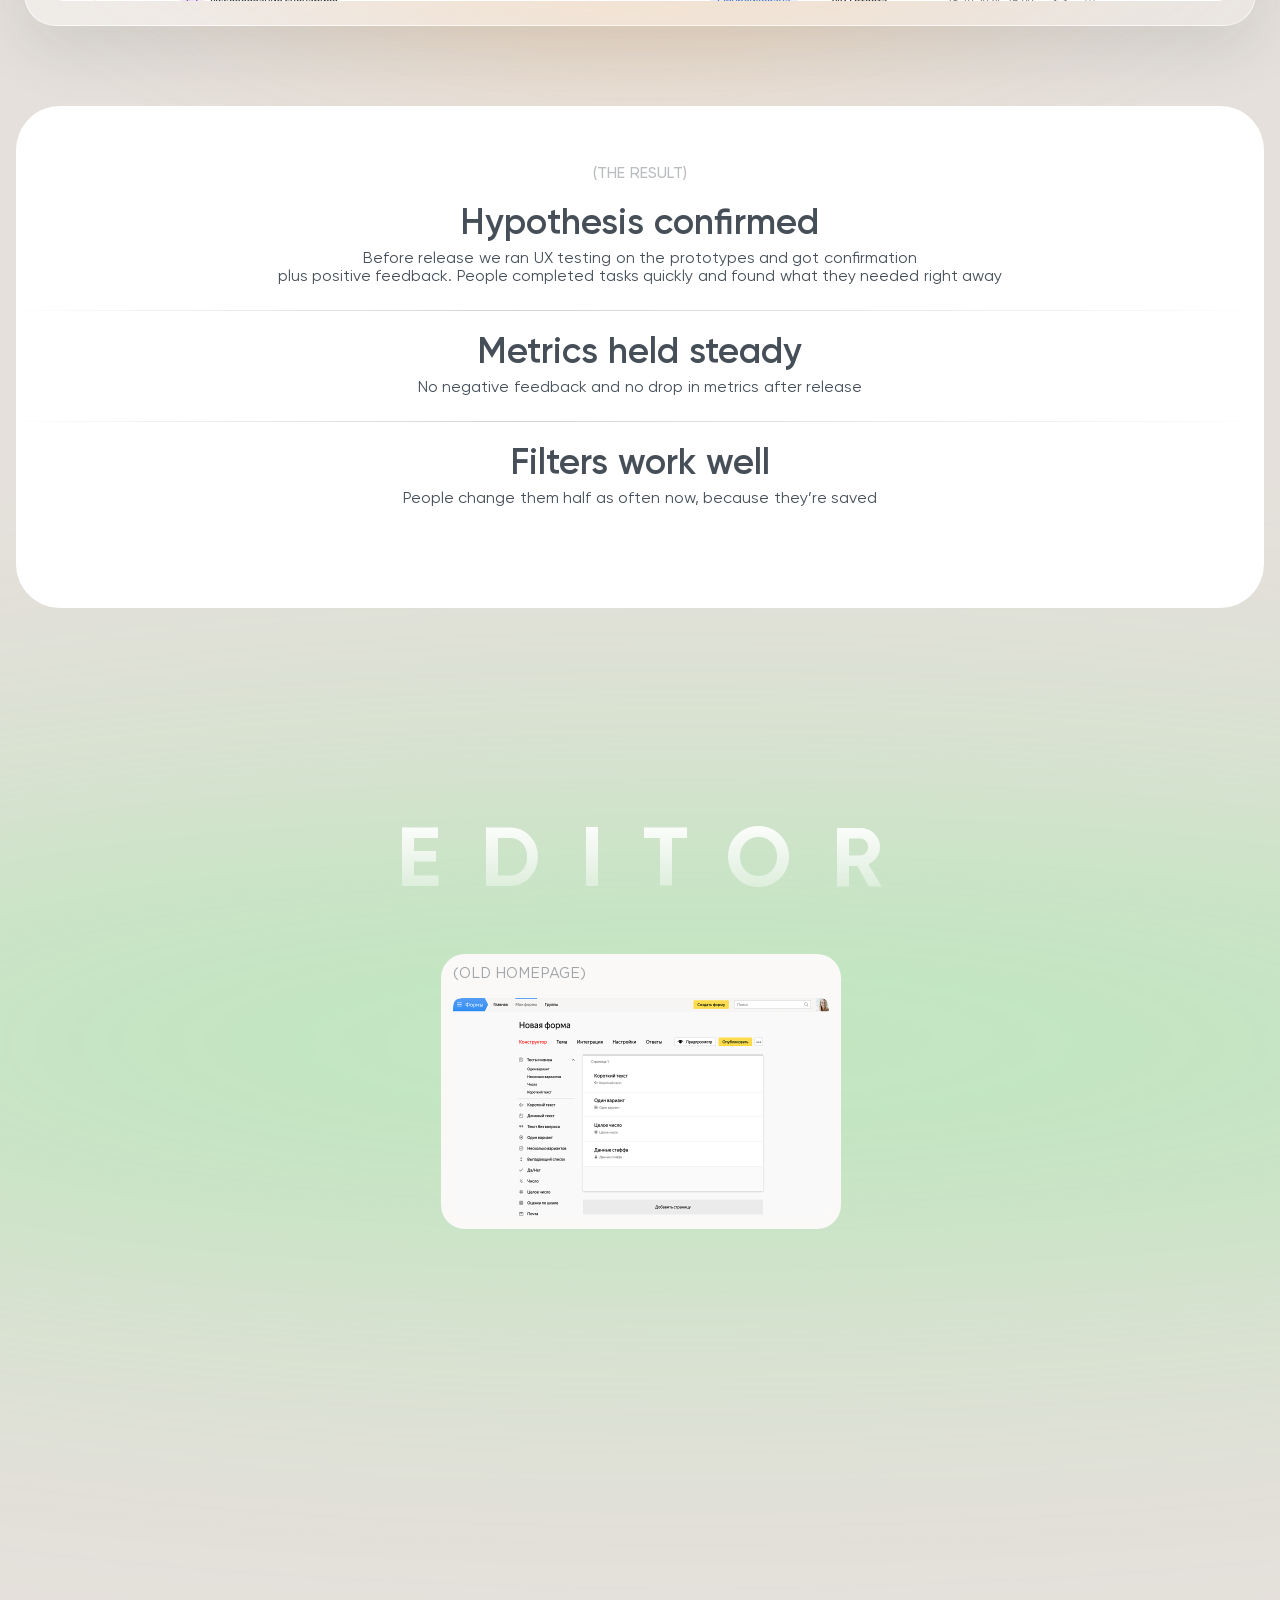
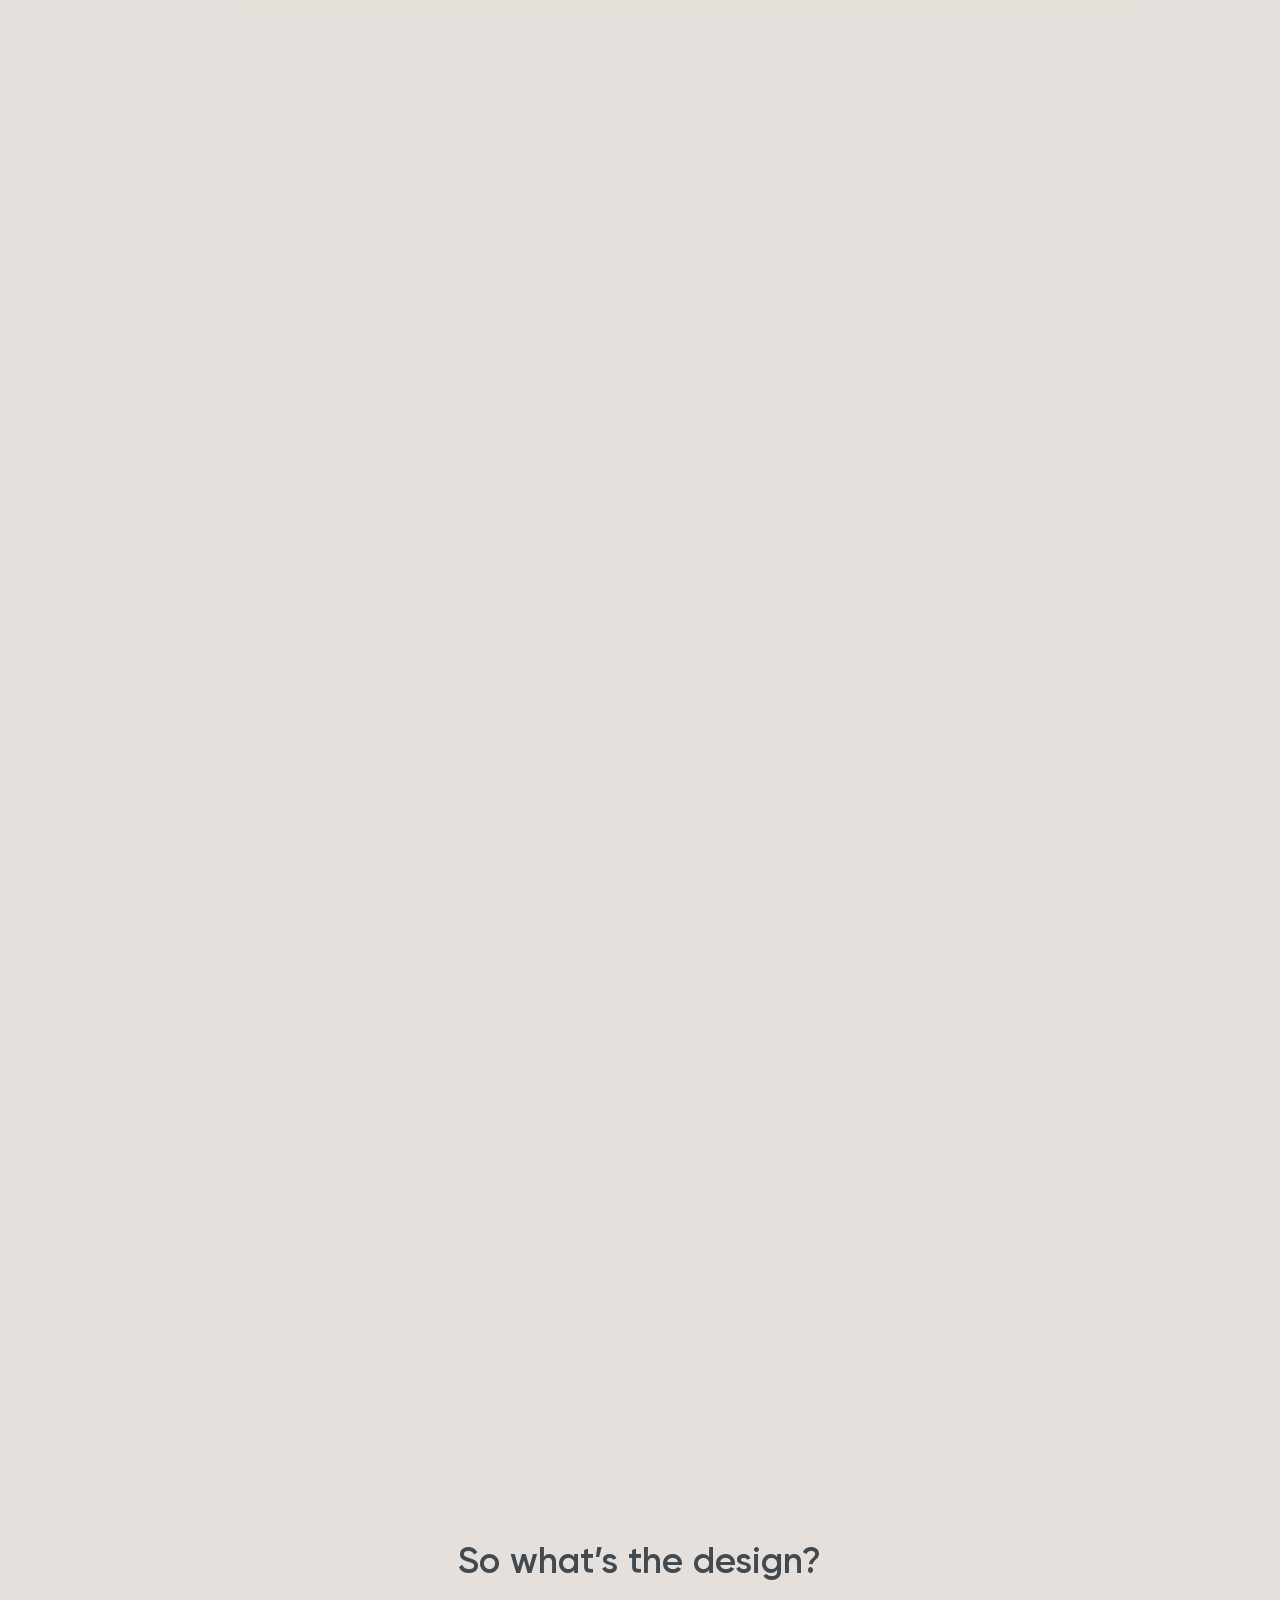
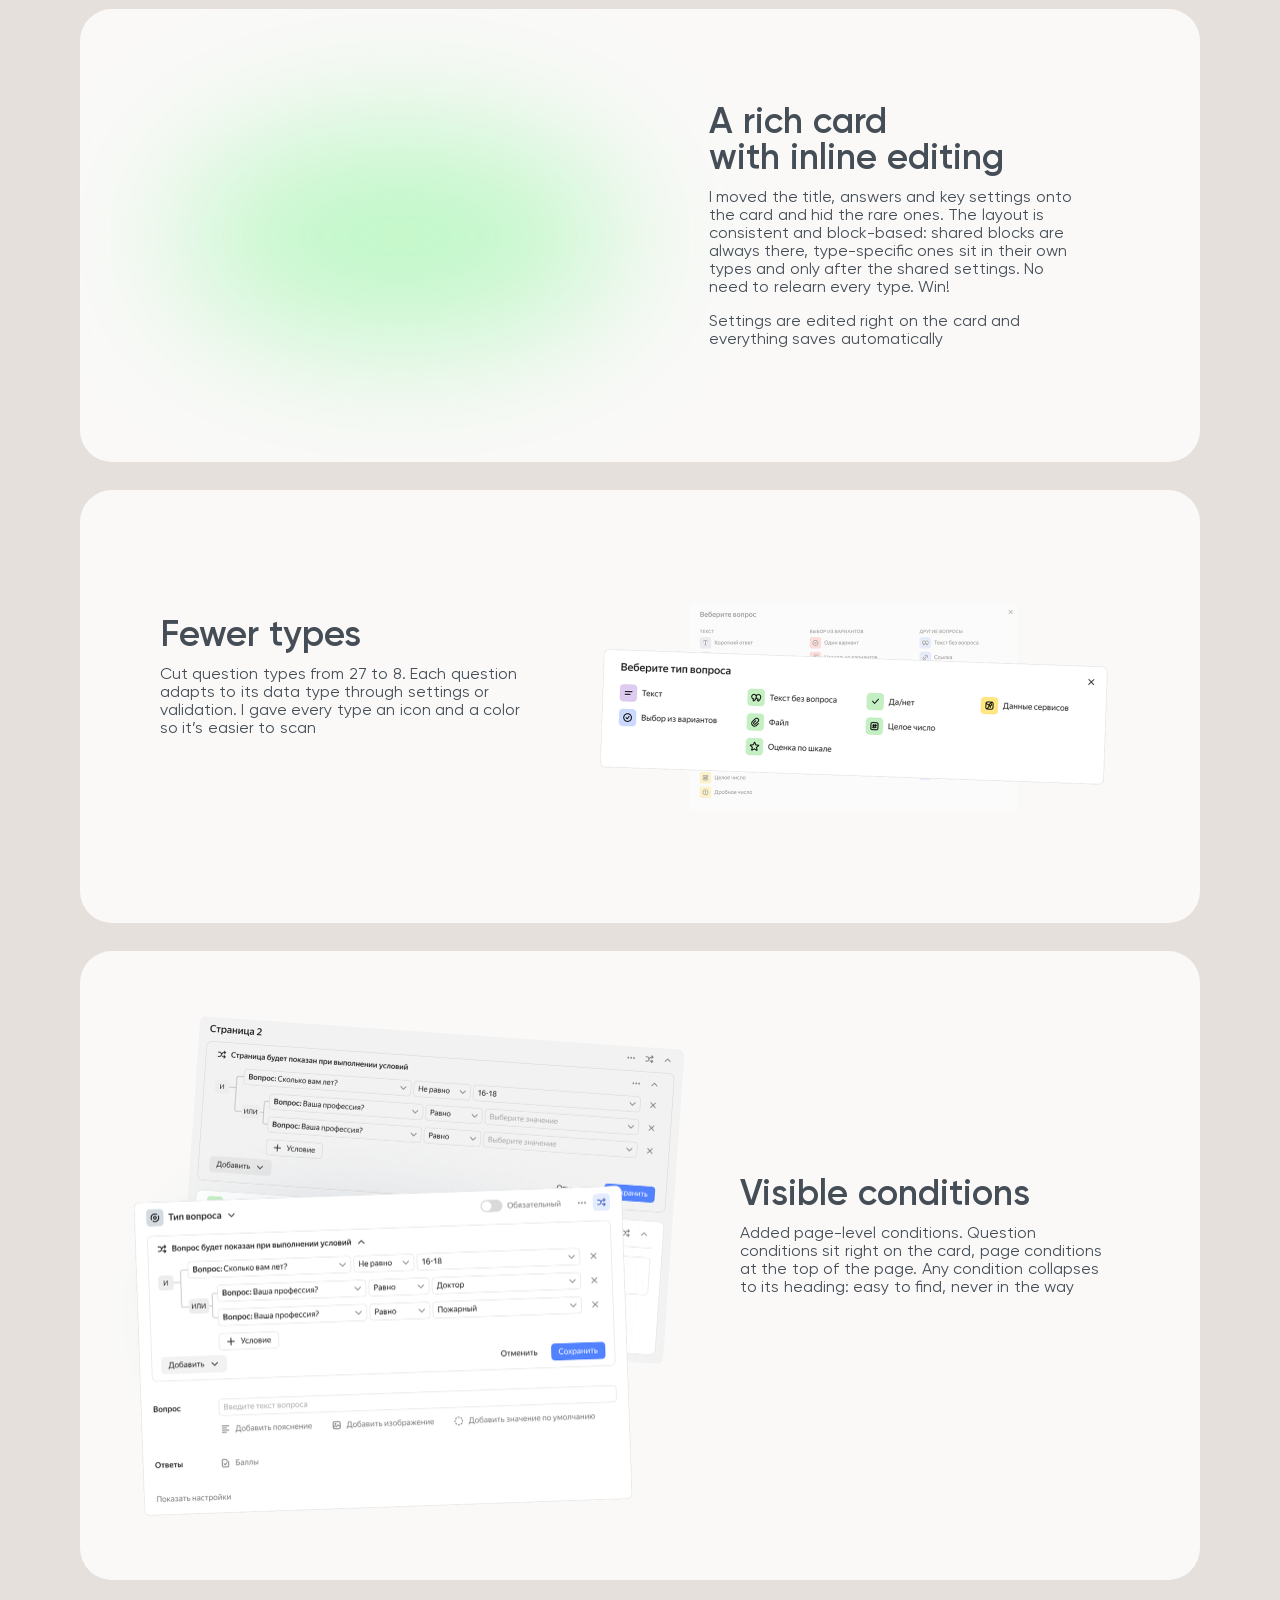
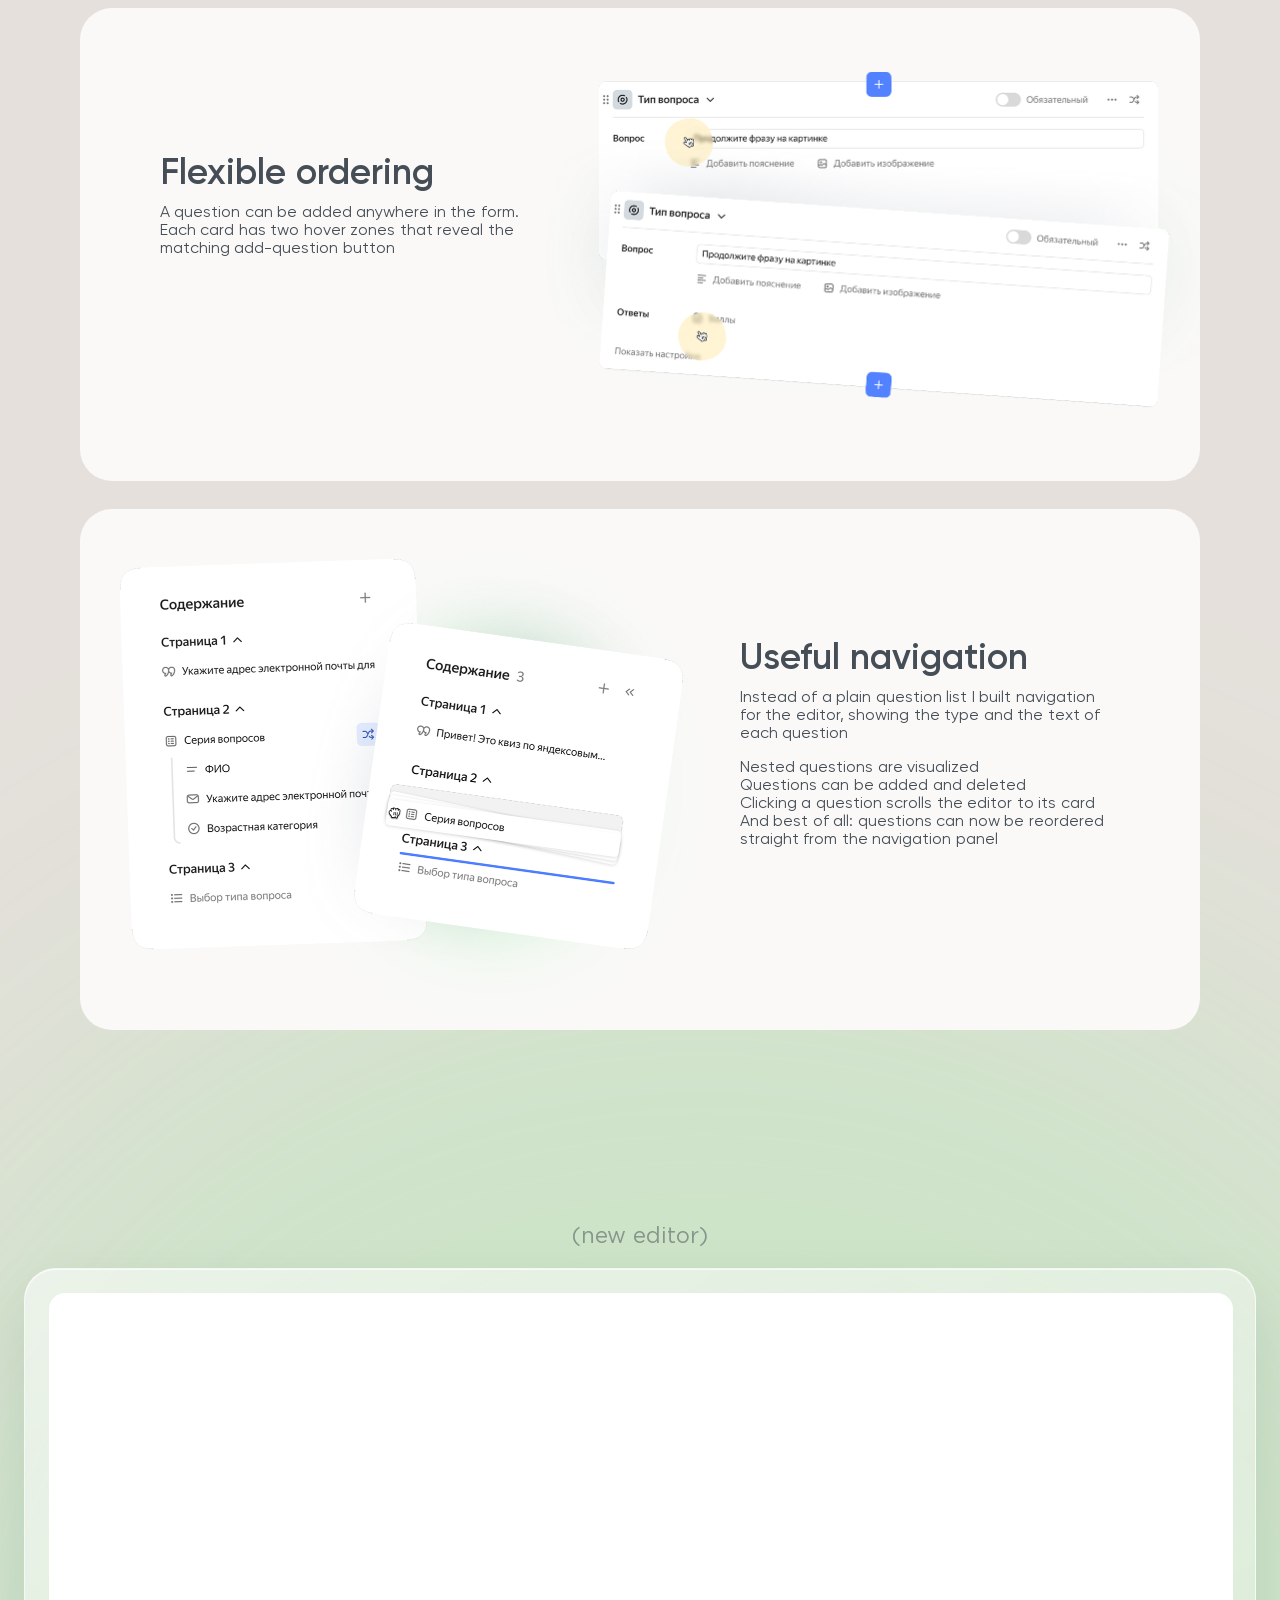
==== commit c65ccb92: "Мета-вьюпорт как у apple: viewport-fit=cover" ====
--- a/index.html
+++ b/index.html
@@ -2,7 +2,7 @@
 <html lang="en">
 <head>
 <meta charset="utf-8">
-<meta name="viewport" content="width=device-width, initial-scale=1">
+<meta name="viewport" content="width=device-width, initial-scale=1, viewport-fit=cover">
 <title>Yandex.Forms Redesign — Ekaterina Mokhova</title>
 <meta name="description" content="A UX/UI case study: rebuilding Yandex.Forms, the internal form builder used across the company — homepage, editor and style editor.">
 <meta name="author" content="Ekaterina Mokhova">
--- a/css/style.css
+++ b/css/style.css
@@ -1100,36 +1100,41 @@
 
   /* поле навешивается на полотно целиком, поэтому внутренние отступы блоков
      остаются ровно такими, как в макете */
-  .page { padding-left: var(--edge); padding-right: var(--edge); }
+  .page {
+    padding-left: calc(var(--edge) + env(safe-area-inset-left, 0px));
+    padding-right: calc(var(--edge) + env(safe-area-inset-right, 0px));
+  }
 
   /* ---------- шапка: макет 907:43766 ------------------------------------ */
   /* стекло со скруглением снизу; наверху остаются только аватар и язык */
+  /* ---------- шапка: как глобальная шапка apple.com на мобильном --------
+     плоская полоса 48px у самого верха, во всю ширину, без скруглений и тени;
+     полупрозрачная подложка с размытием. значения сняты с globalheader.css:
+     rgba(250,250,252,.8) + saturate(180%) blur(20px), а без поддержки
+     backdrop-filter — плотные .92, как у них же */
   .header {
-    /* шапка намеренно вылезает за верхний край вьюпорта.
-       сколько бы браузер ни отступил сверху — безопасная зона айфона,
-       недоехавшая панель Safari, рассинхрон layout и visual viewport —
-       стекло всё равно закрывает полосу до самого края экрана.
-       видимая часть остаётся ровно 48, как в макете */
-    --bleed: 160px;
-    top: calc(-1 * var(--bleed));
-    height: calc(48px + var(--bleed));
-    padding-top: var(--bleed);
-    border-radius: 0 0 16px 16px;
-    /* в макете это эффект GLASS: 10% белого плюс сильное преломление.
-       в CSS такого нет, поэтому белого больше, а размытие мягче — на глаз
-       результат тот же, и подписи поверх стекла читаются */
-    background: rgba(255, 255, 255, 0.42);
-    backdrop-filter: blur(20px) saturate(1.7);
-    -webkit-backdrop-filter: blur(20px) saturate(1.7);
-    box-shadow: 0 10px 26px -12px rgba(39, 55, 69, 0.2),
-                inset 0 -1px 0 rgba(255, 255, 255, 0.5);
+    top: 0;
+    height: 48px;
+    padding: 0;
+    border-radius: 0;
+    box-shadow: none;
+    background: rgba(250, 250, 252, 0.92);
     /* на главной стекло включается после героя — пусть проявляется плавно */
-    transition: transform 0.45s var(--ease), background 0.3s linear,
-                box-shadow 0.3s linear, border-radius 0.3s linear,
+    transition: background 0.3s linear, box-shadow 0.3s linear,
                 -webkit-backdrop-filter 0.3s linear, backdrop-filter 0.3s linear;
   }
+  @supports ((-webkit-backdrop-filter: blur(20px)) or (backdrop-filter: blur(20px))) {
+    .header {
+      background: rgba(250, 250, 252, 0.8);
+      -webkit-backdrop-filter: saturate(180%) blur(20px);
+      backdrop-filter: saturate(180%) blur(20px);
+    }
+  }
   .header__inner {
-    padding: 8px calc(16px + var(--edge));
+    height: 100%;
+    /* боковые вырезы — единственные safe-area, которые учитывает apple */
+    padding: 0 calc(16px + var(--edge) + env(safe-area-inset-right, 0px))
+             0 calc(16px + var(--edge) + env(safe-area-inset-left, 0px));
     gap: 0;
     justify-content: space-between;
   }
@@ -1709,8 +1714,8 @@
      ширина остаётся прежней — поля 12px плюс общее поле страницы */
   .dock {
     position: fixed;
-    left: calc(12px + var(--edge, 0px));
-    right: calc(12px + var(--edge, 0px));
+    left: calc(12px + var(--edge, 0px) + env(safe-area-inset-left, 0px));
+    right: calc(12px + var(--edge, 0px) + env(safe-area-inset-right, 0px));
     bottom: calc(12px + env(safe-area-inset-bottom, 0px));
     z-index: 420;
     display: flex;
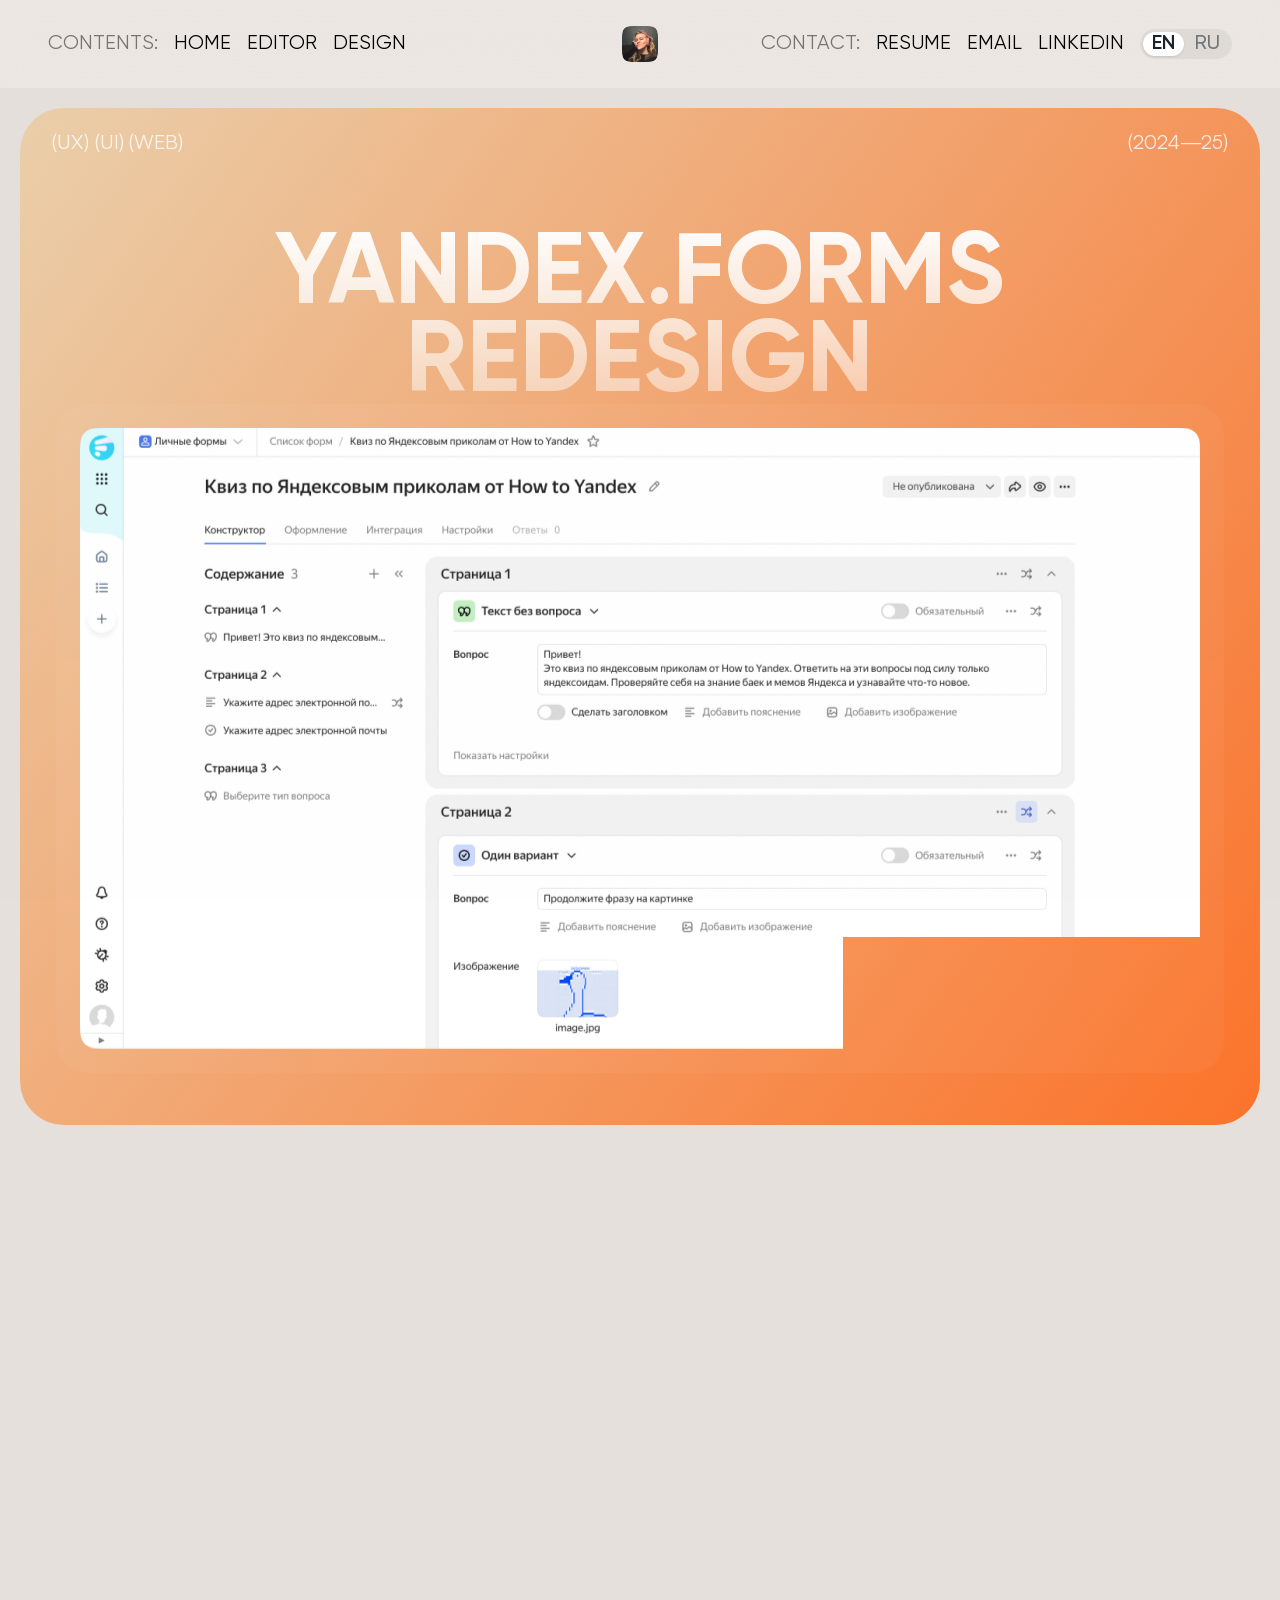
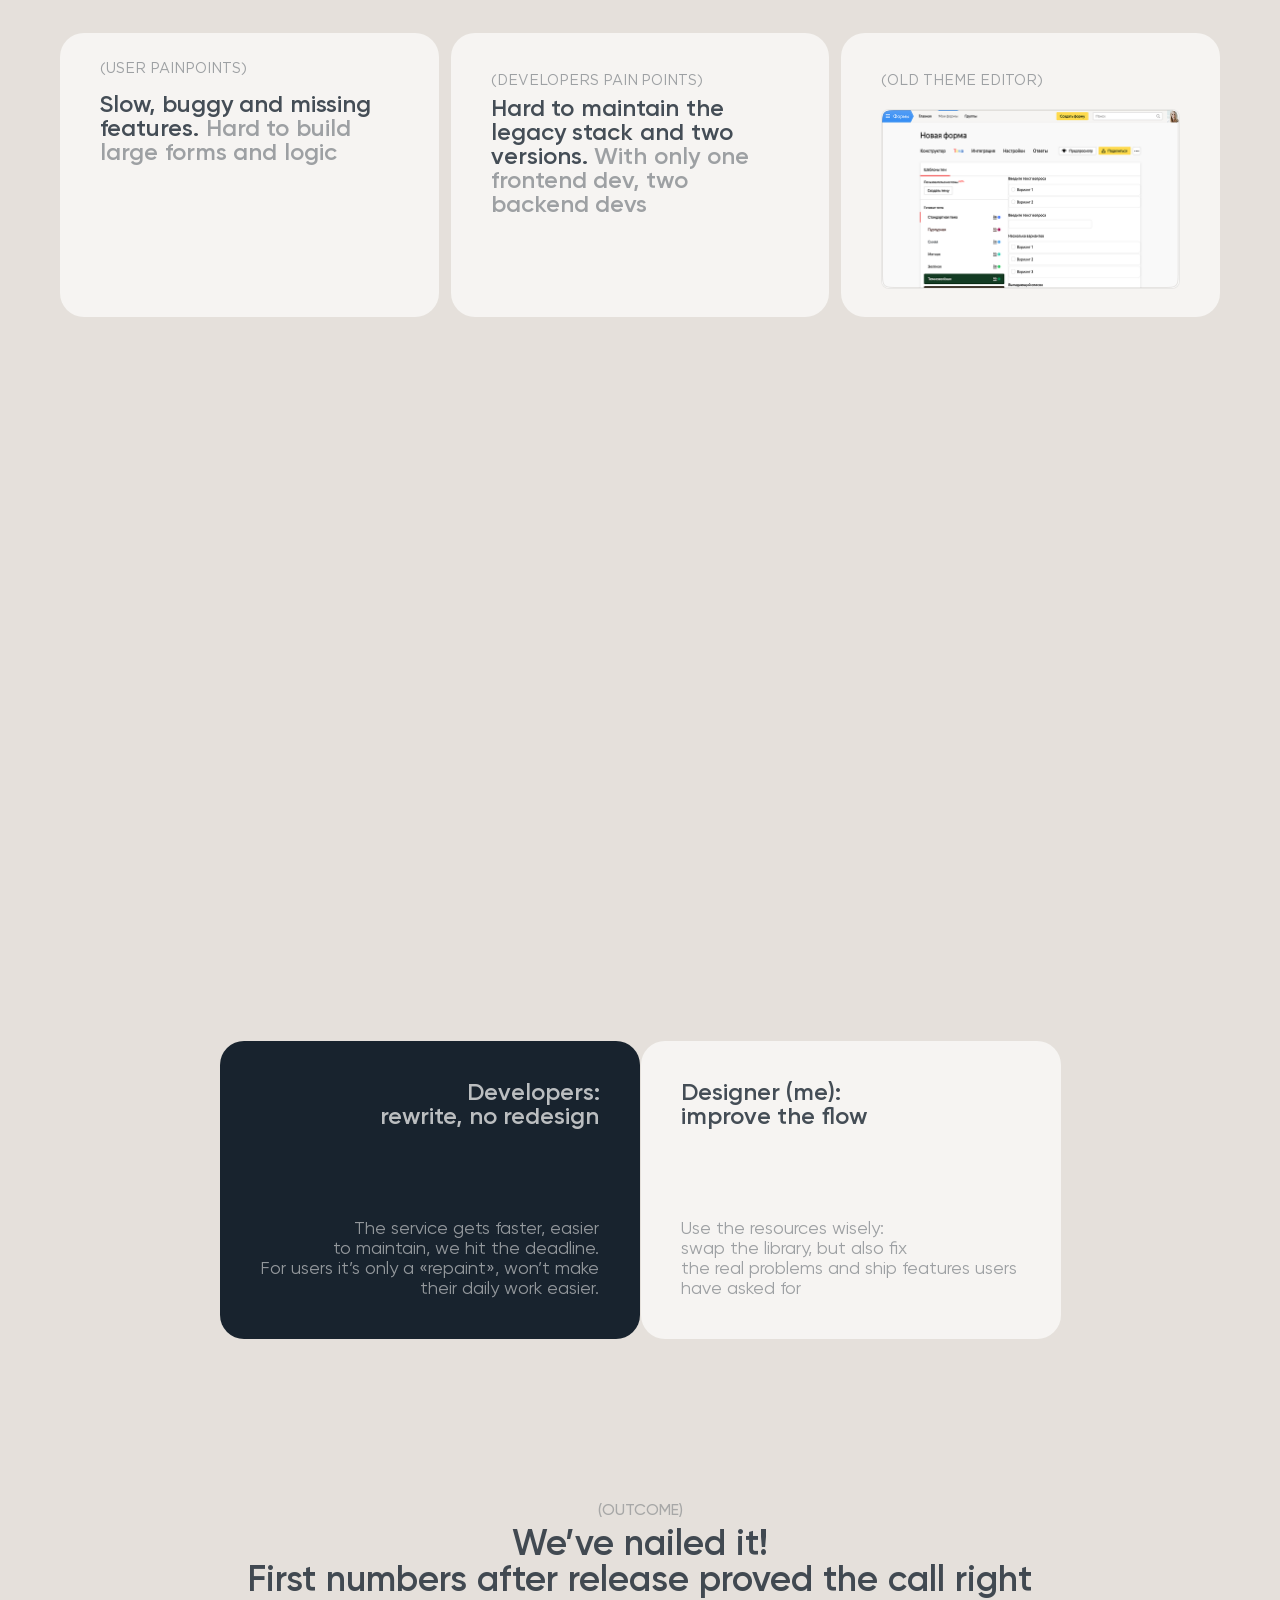
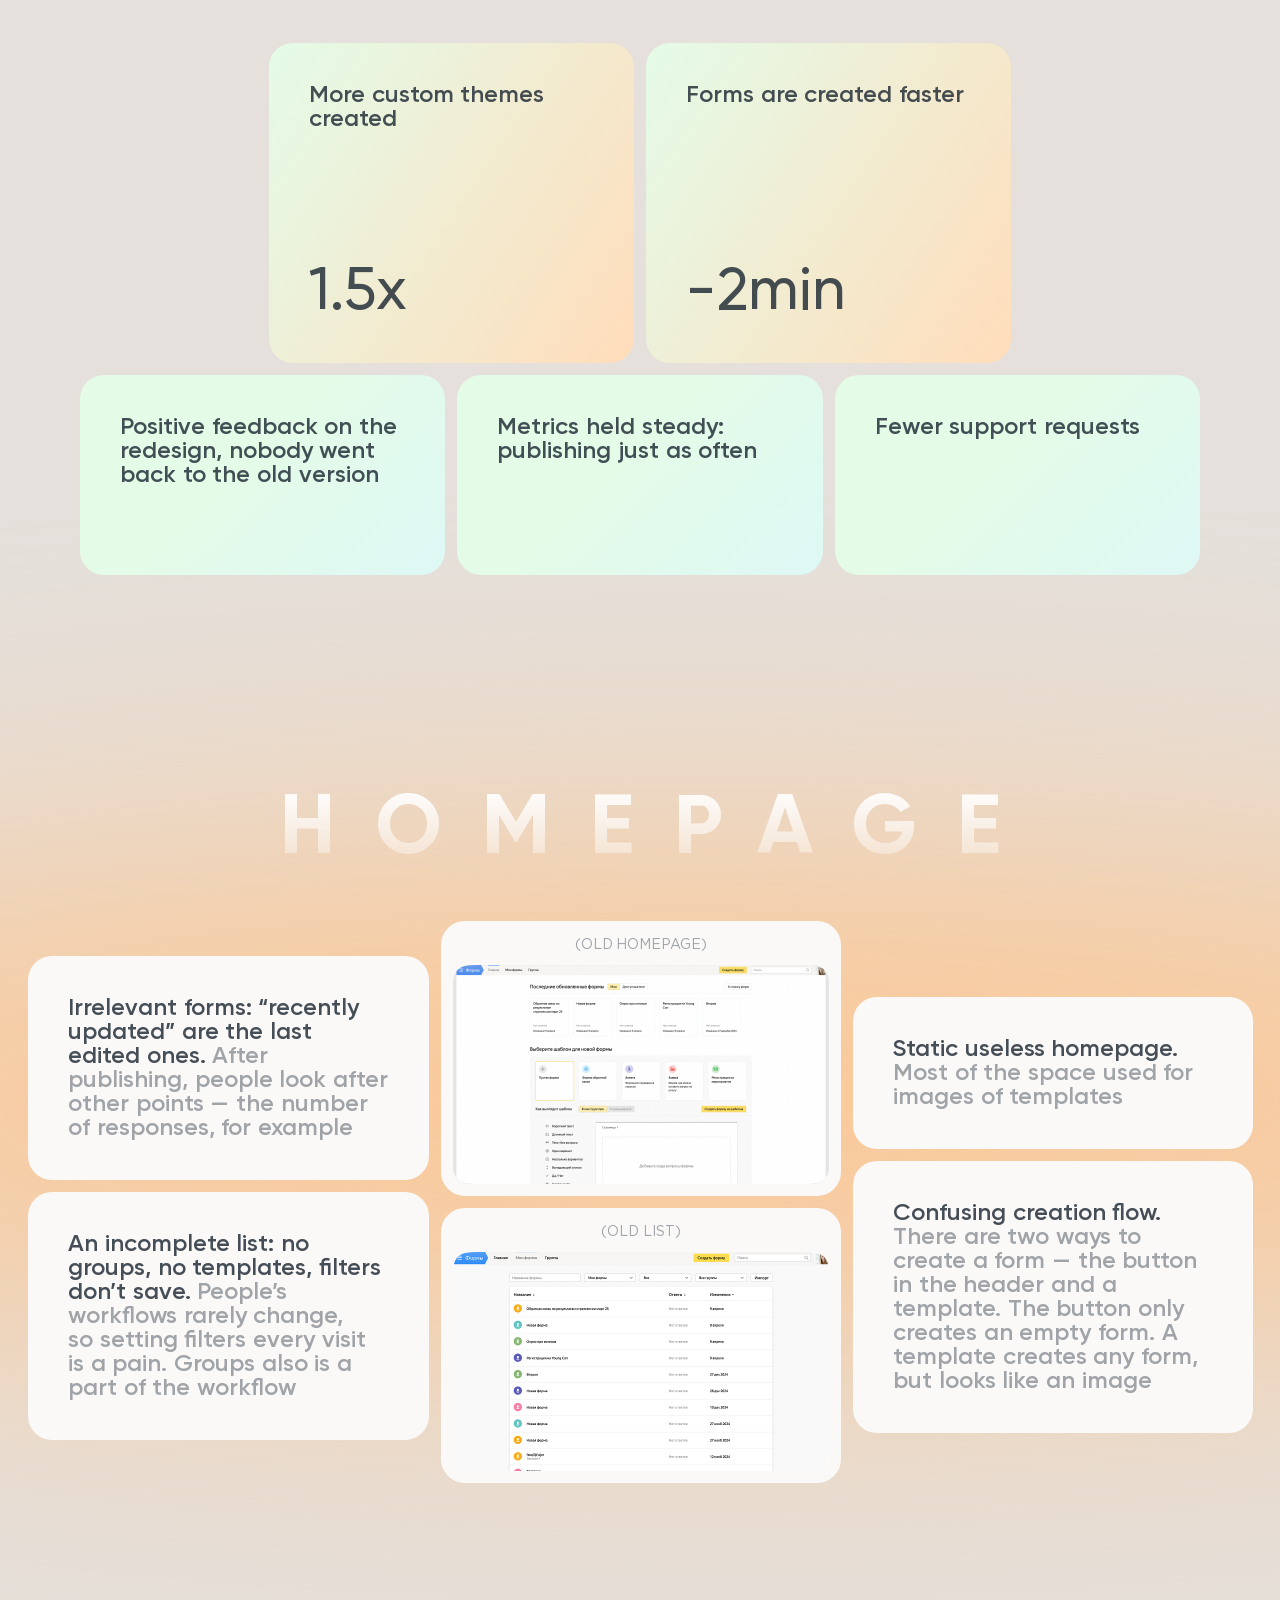
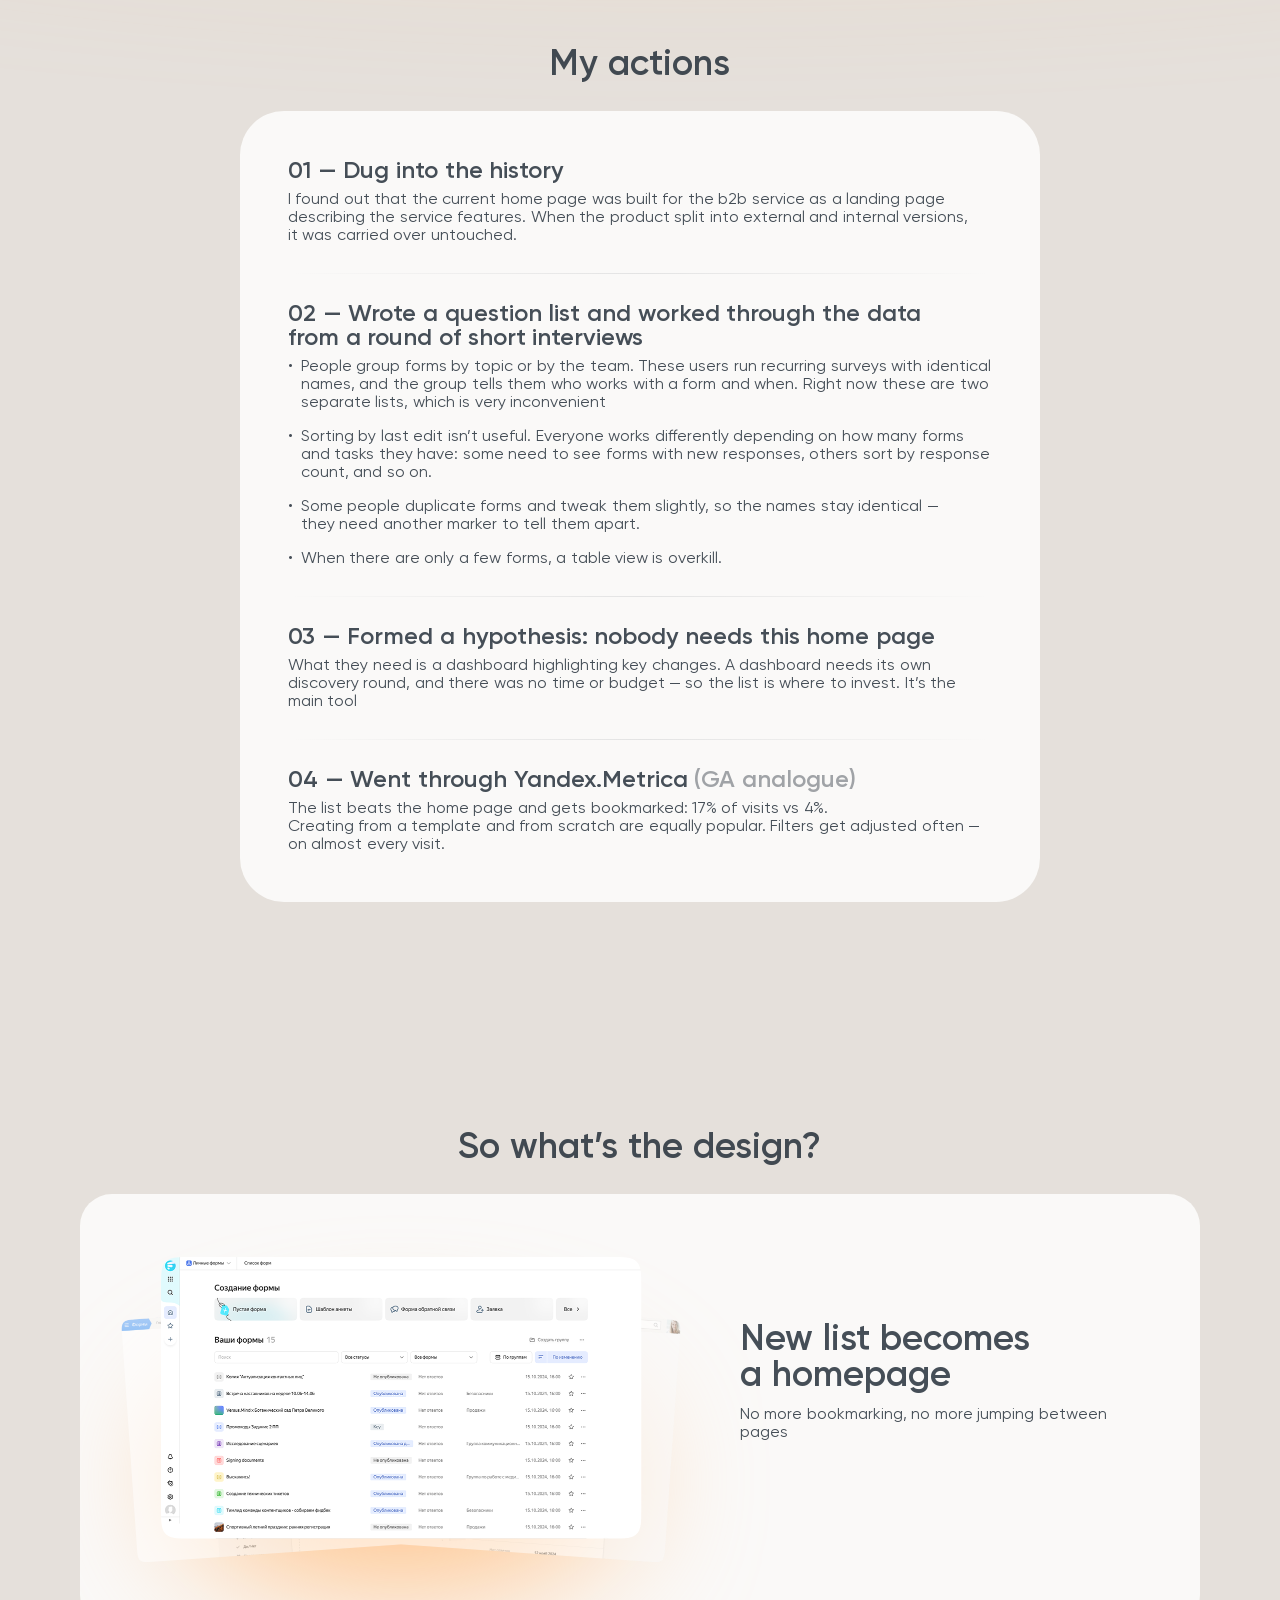
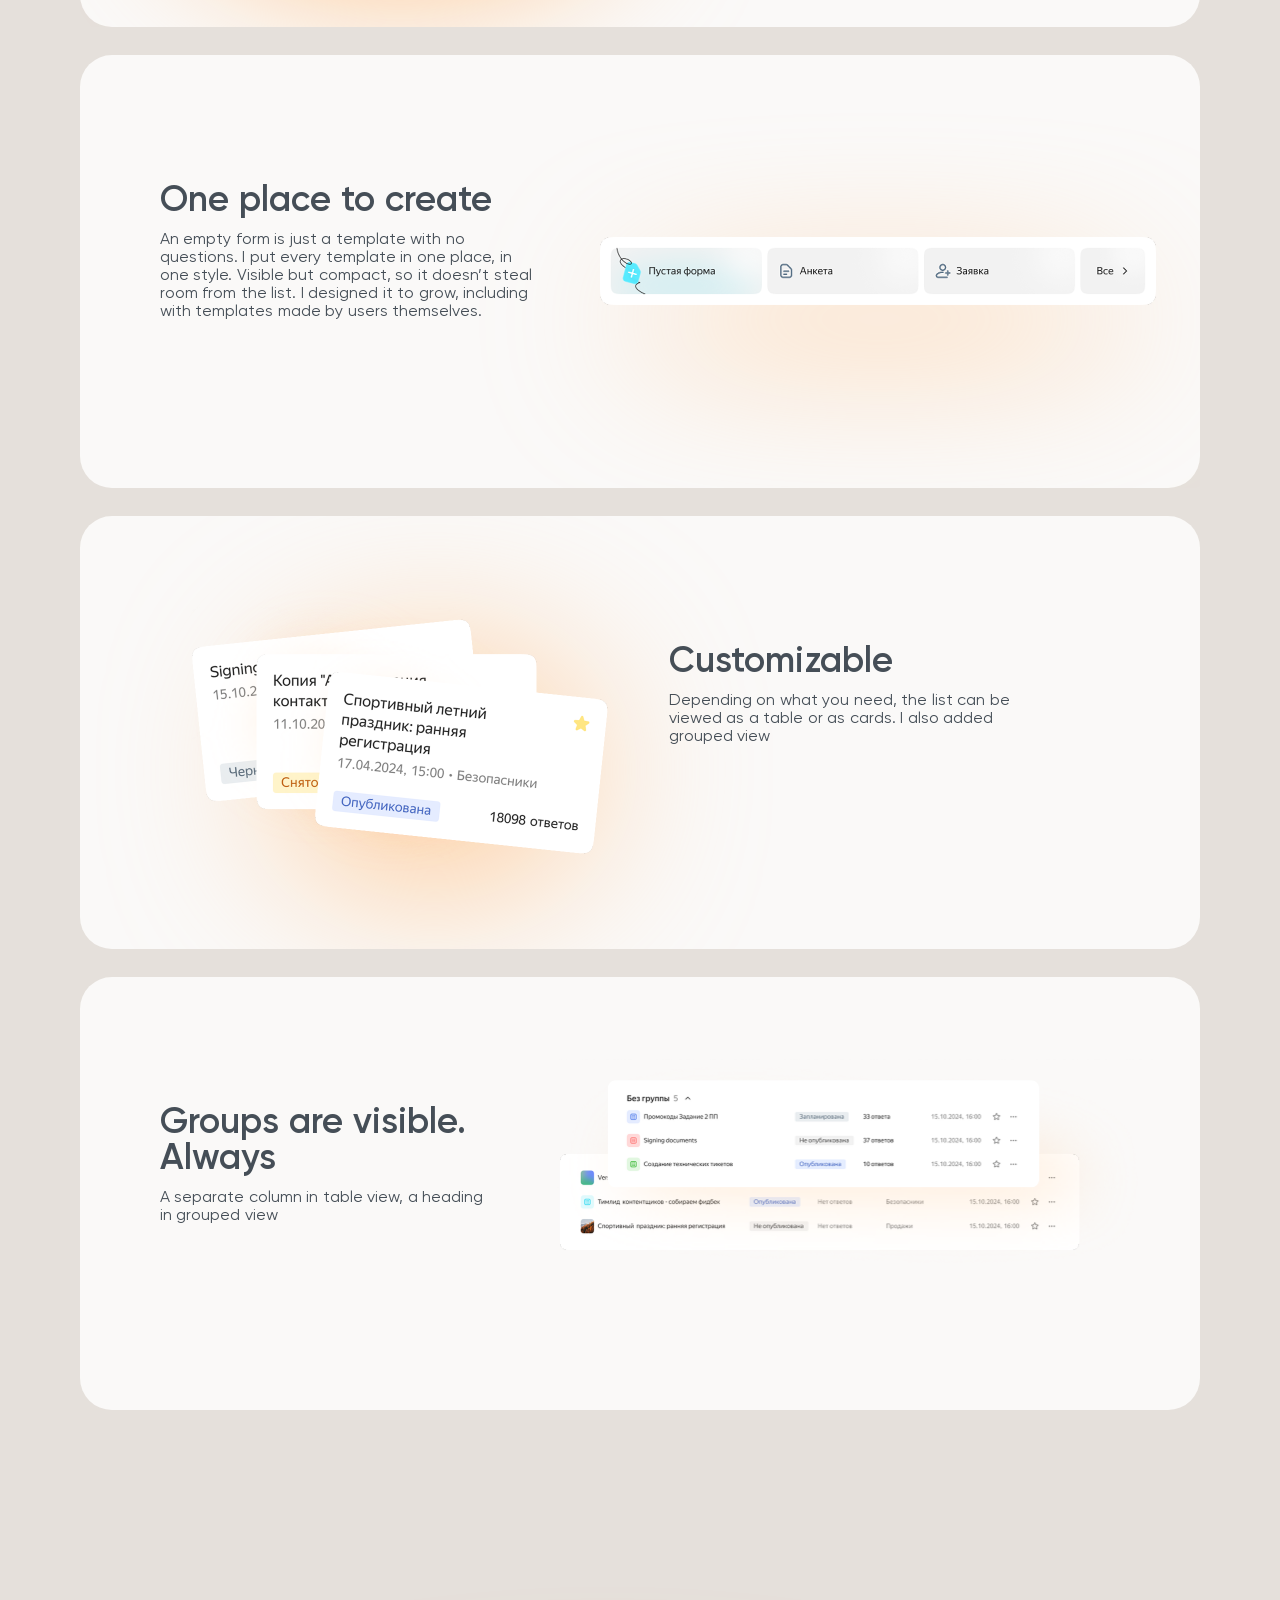
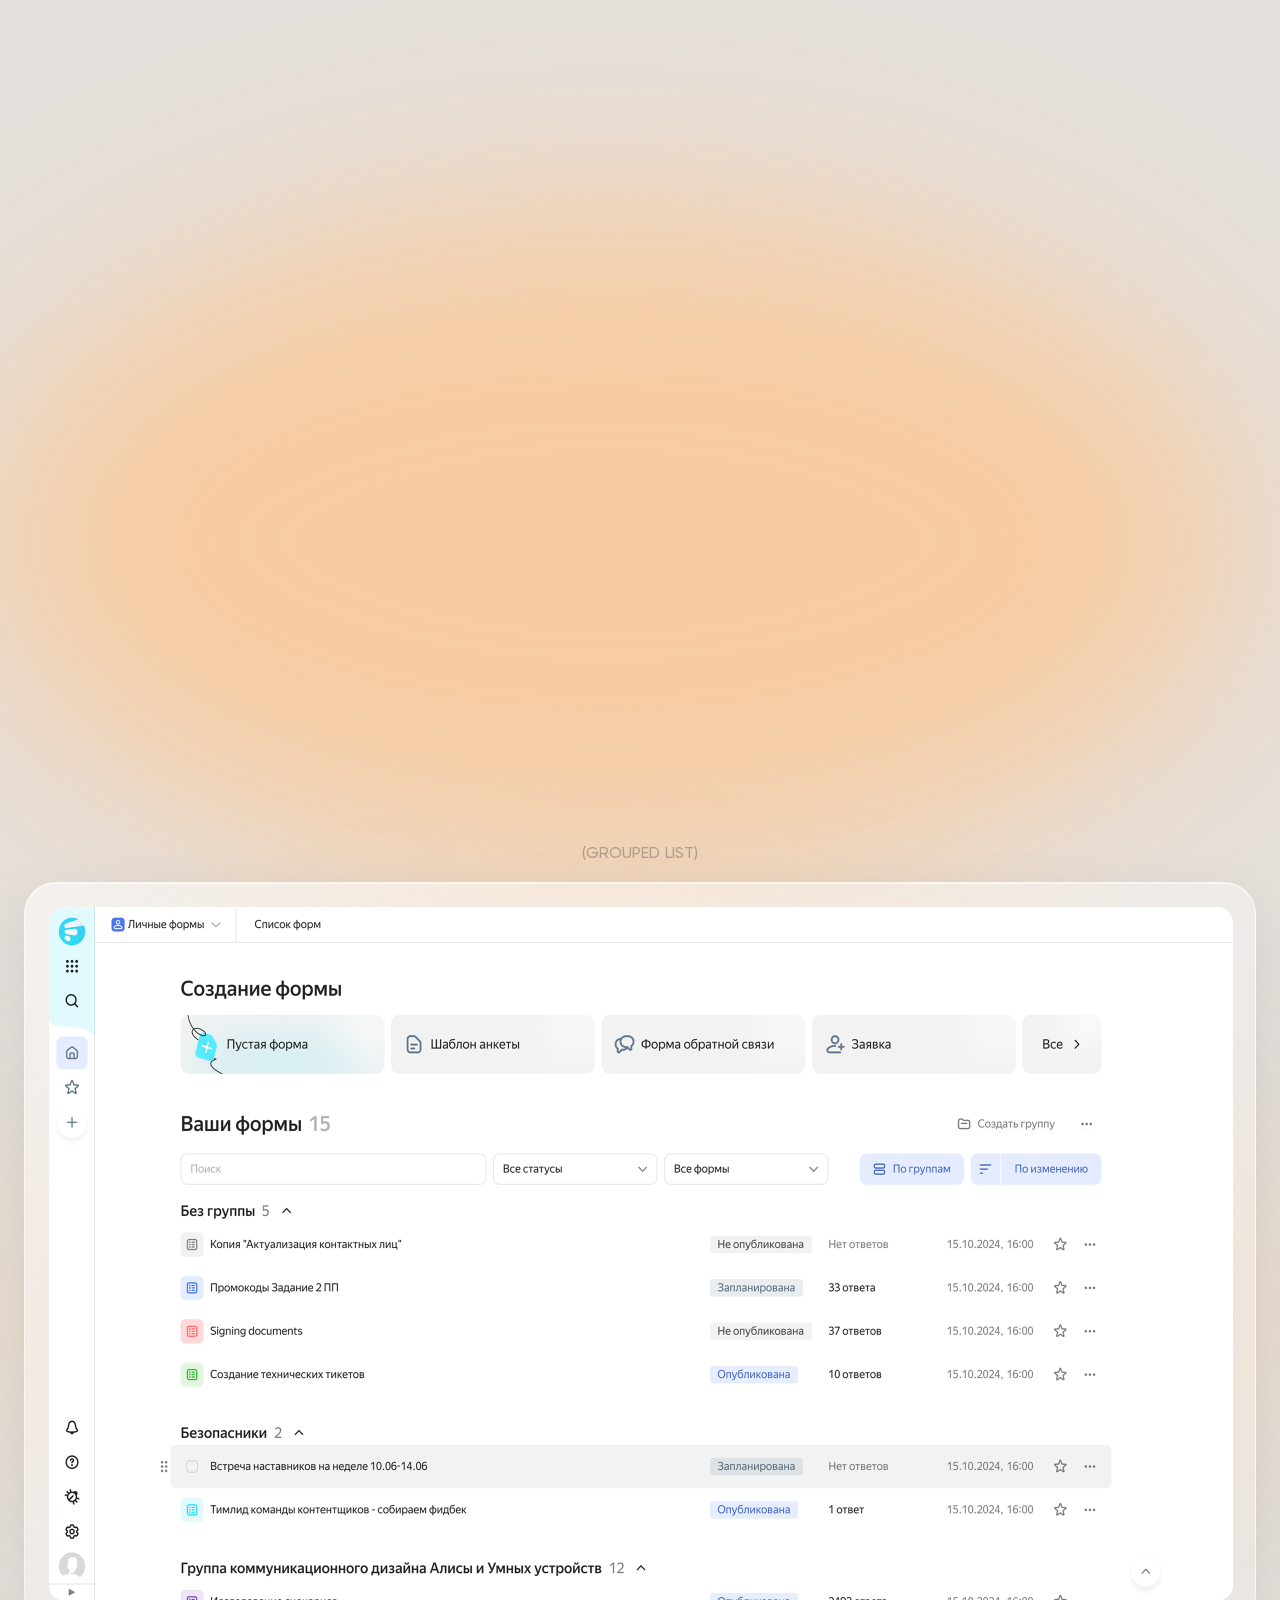
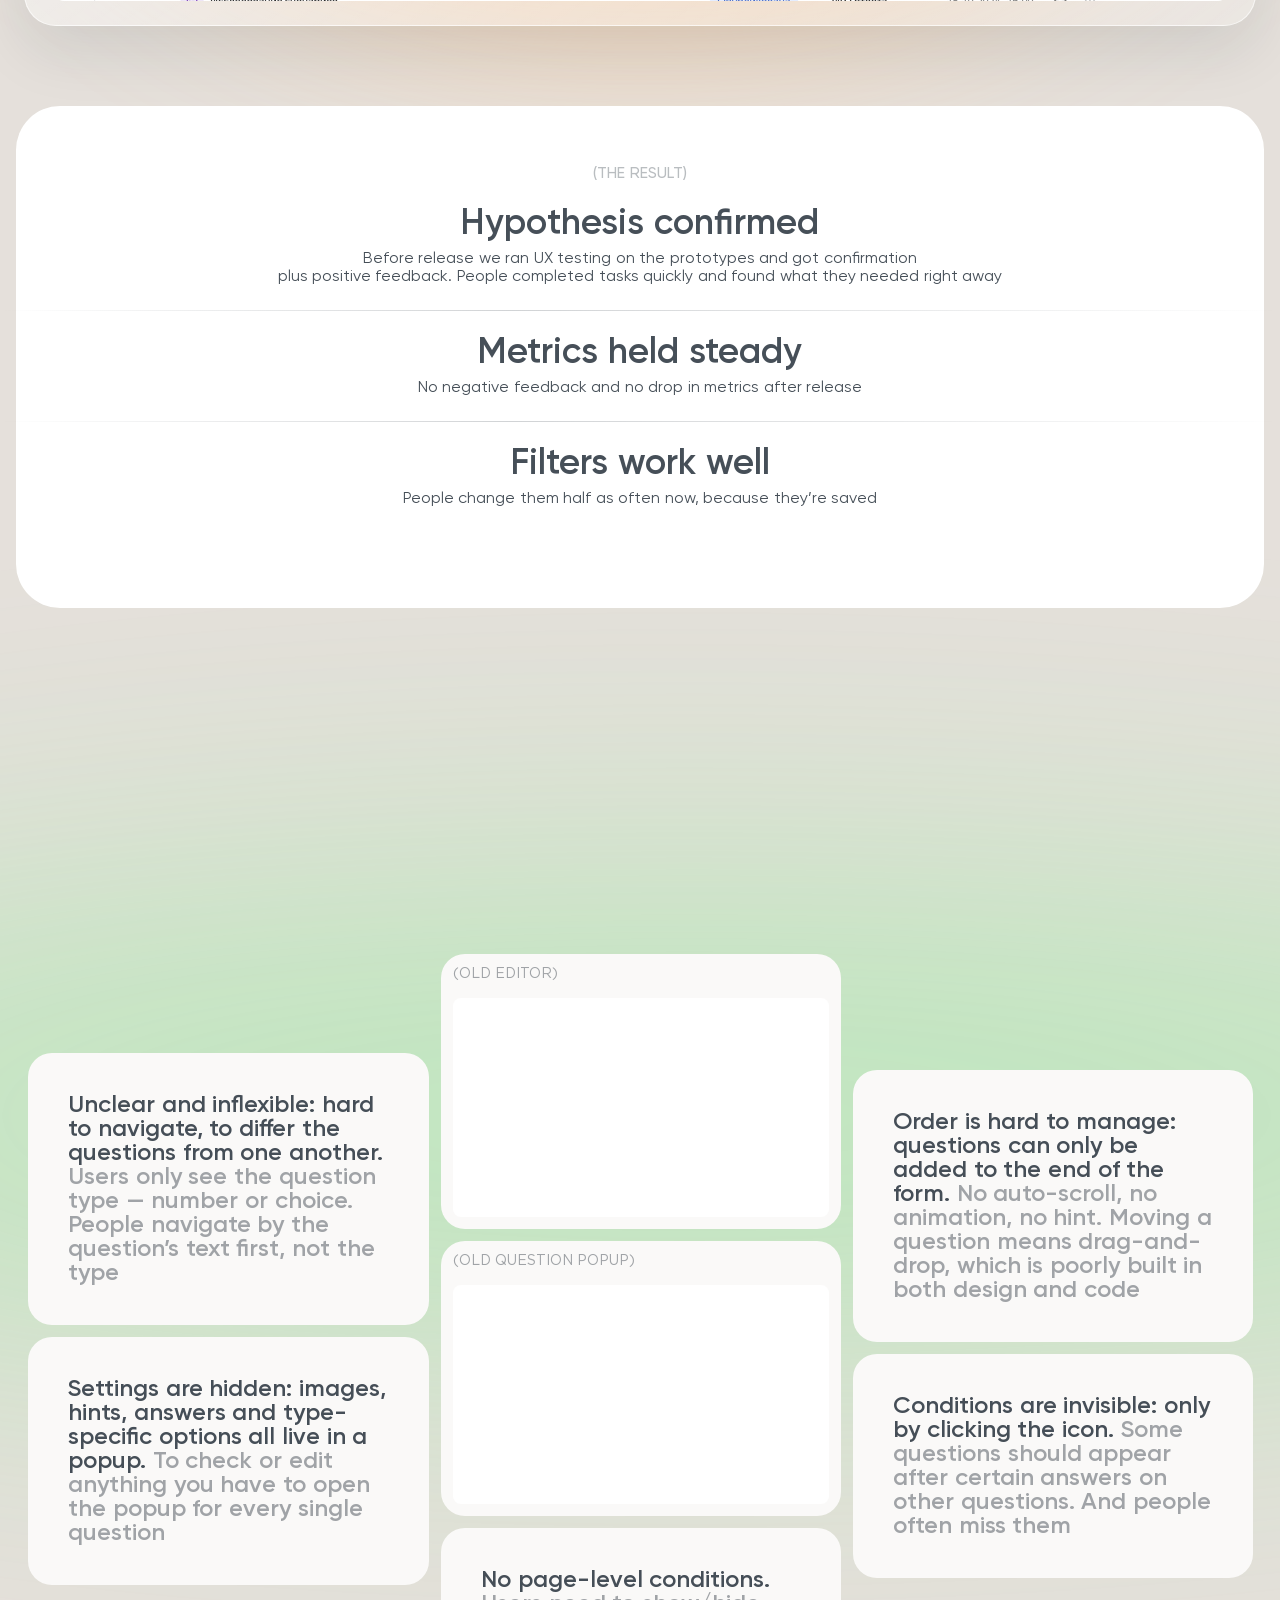
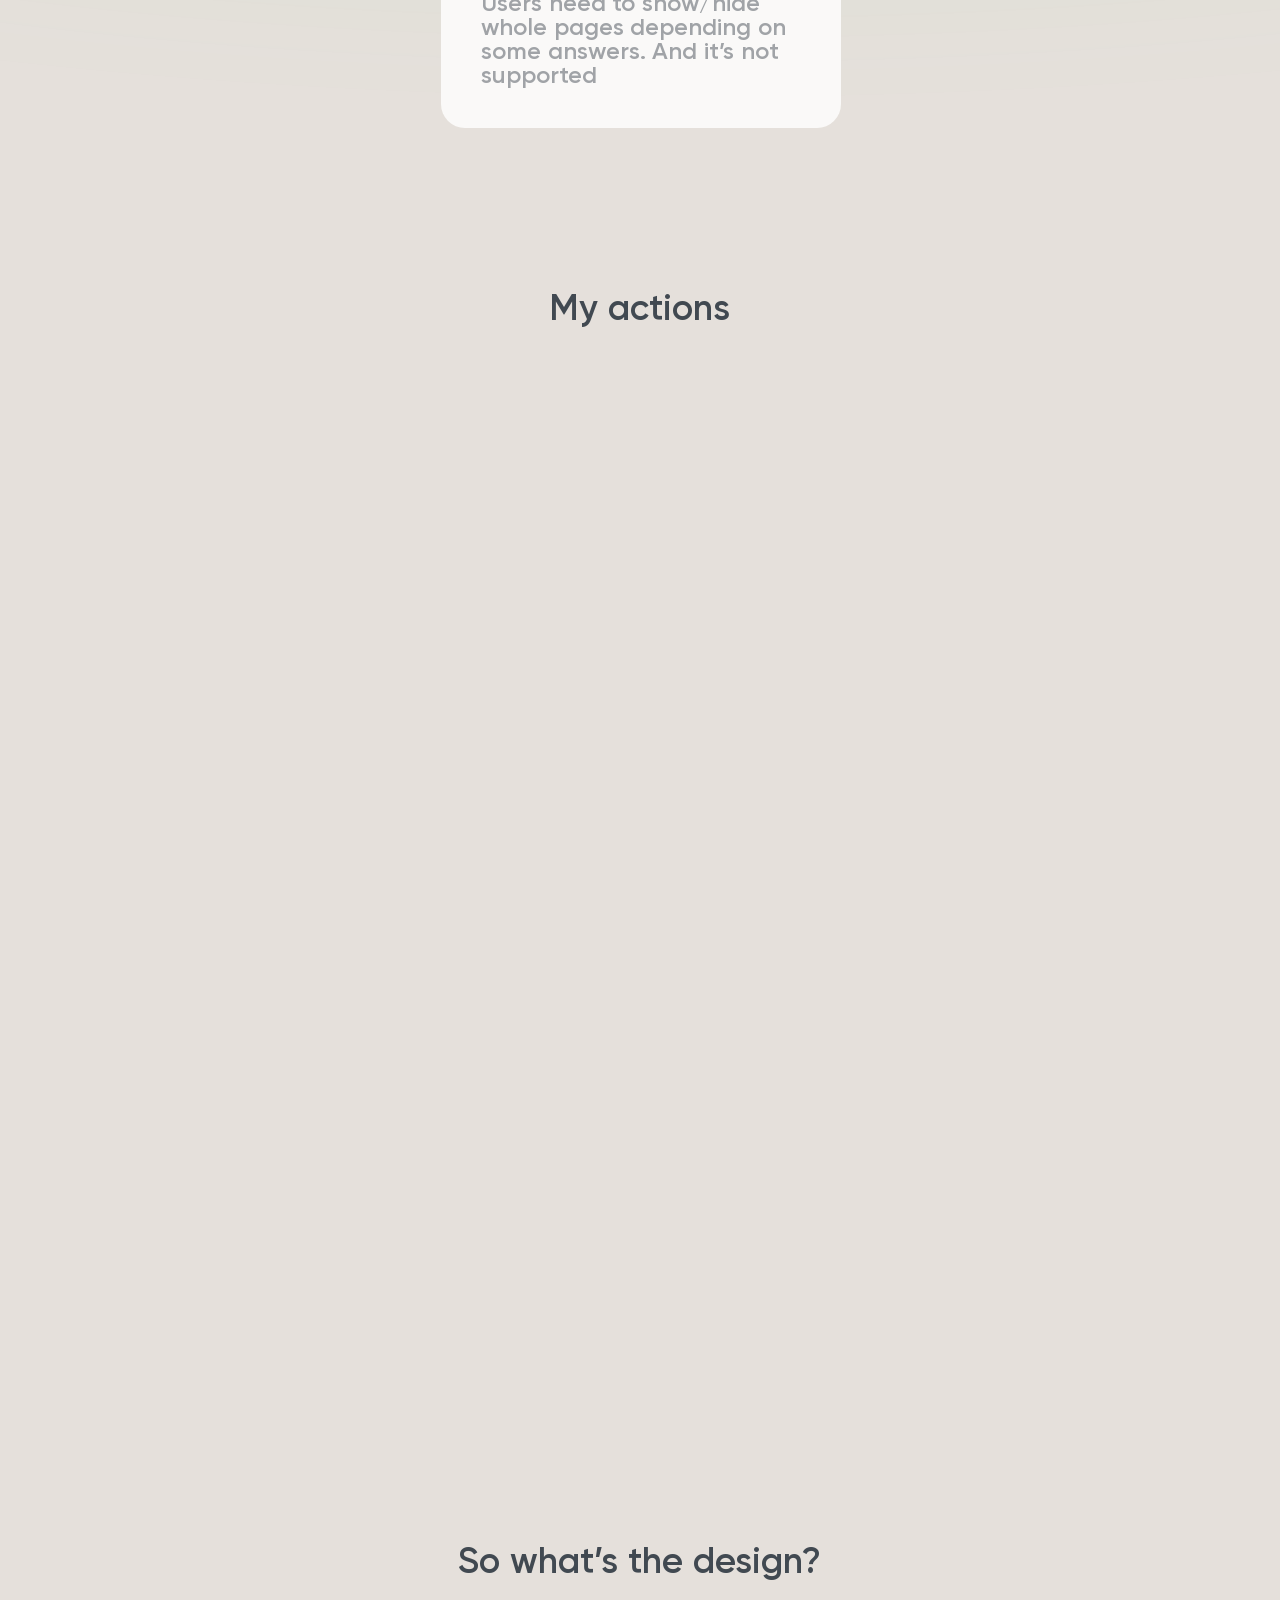
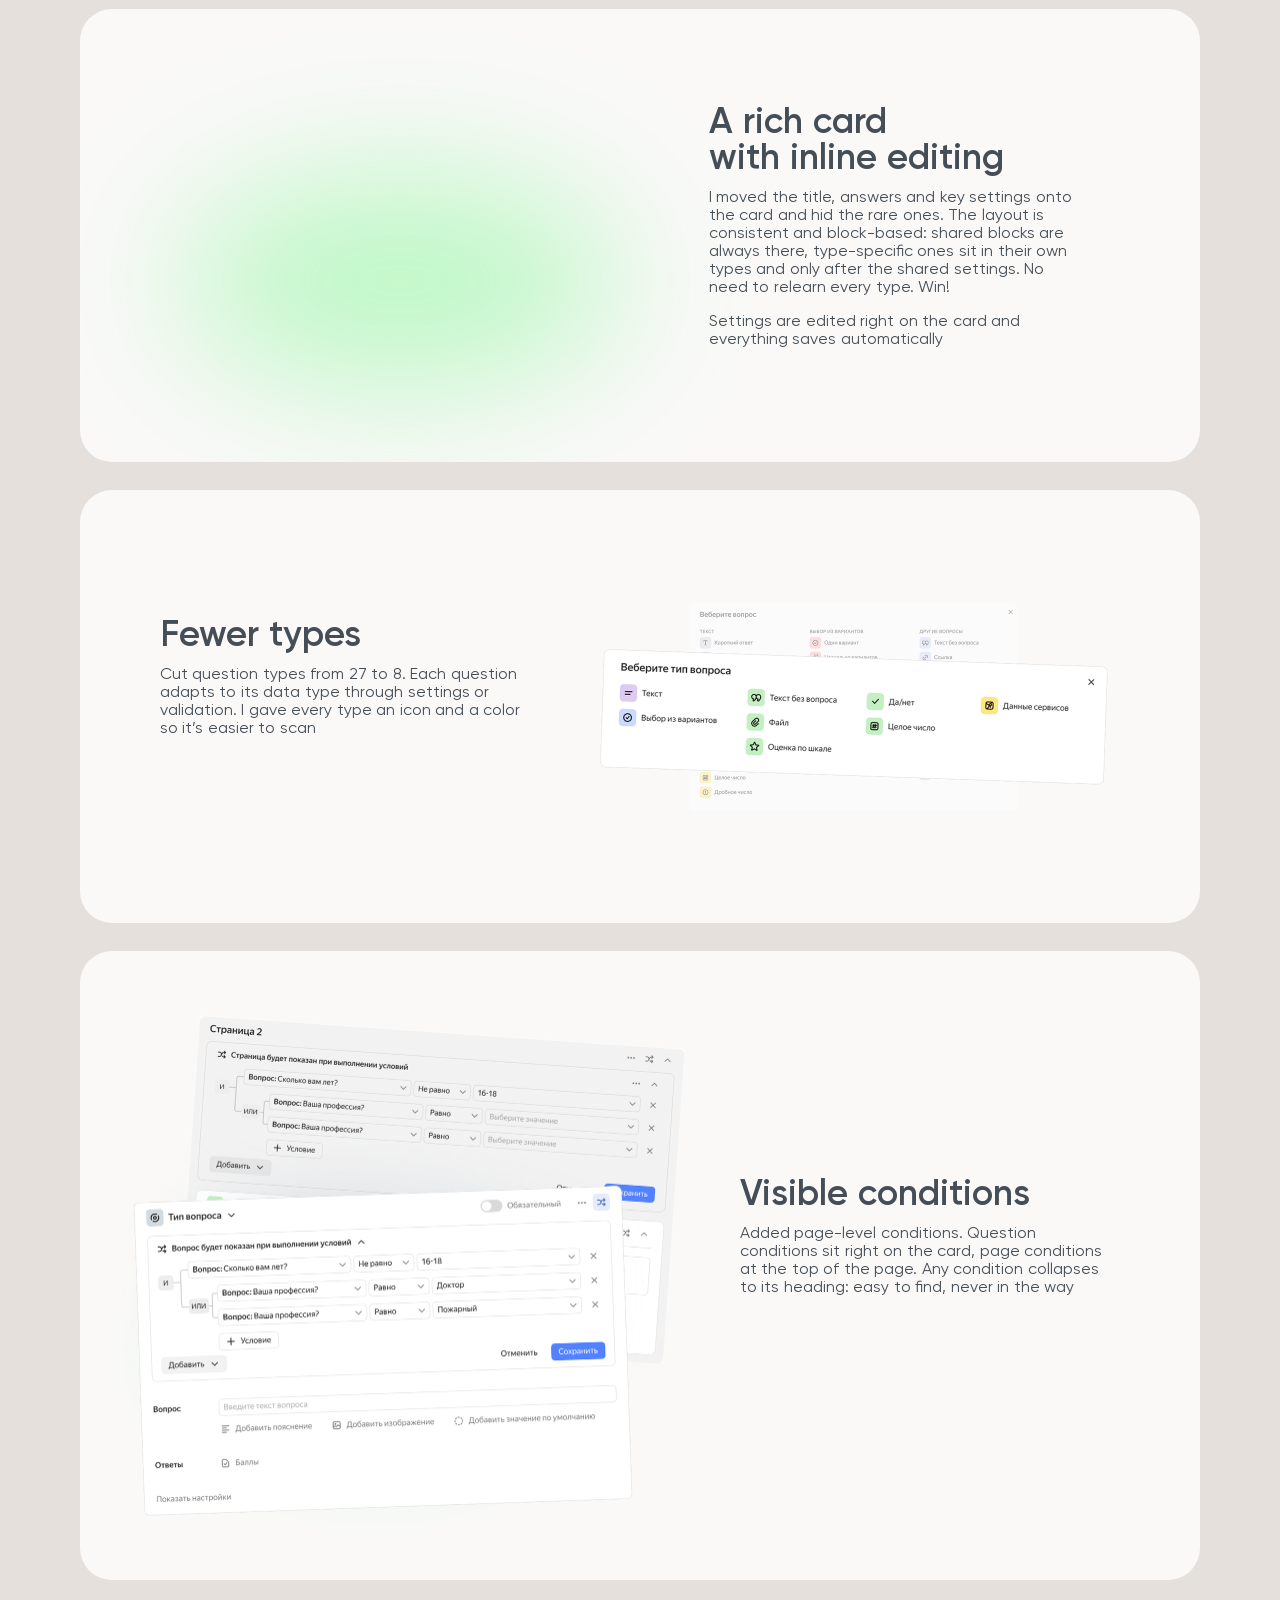
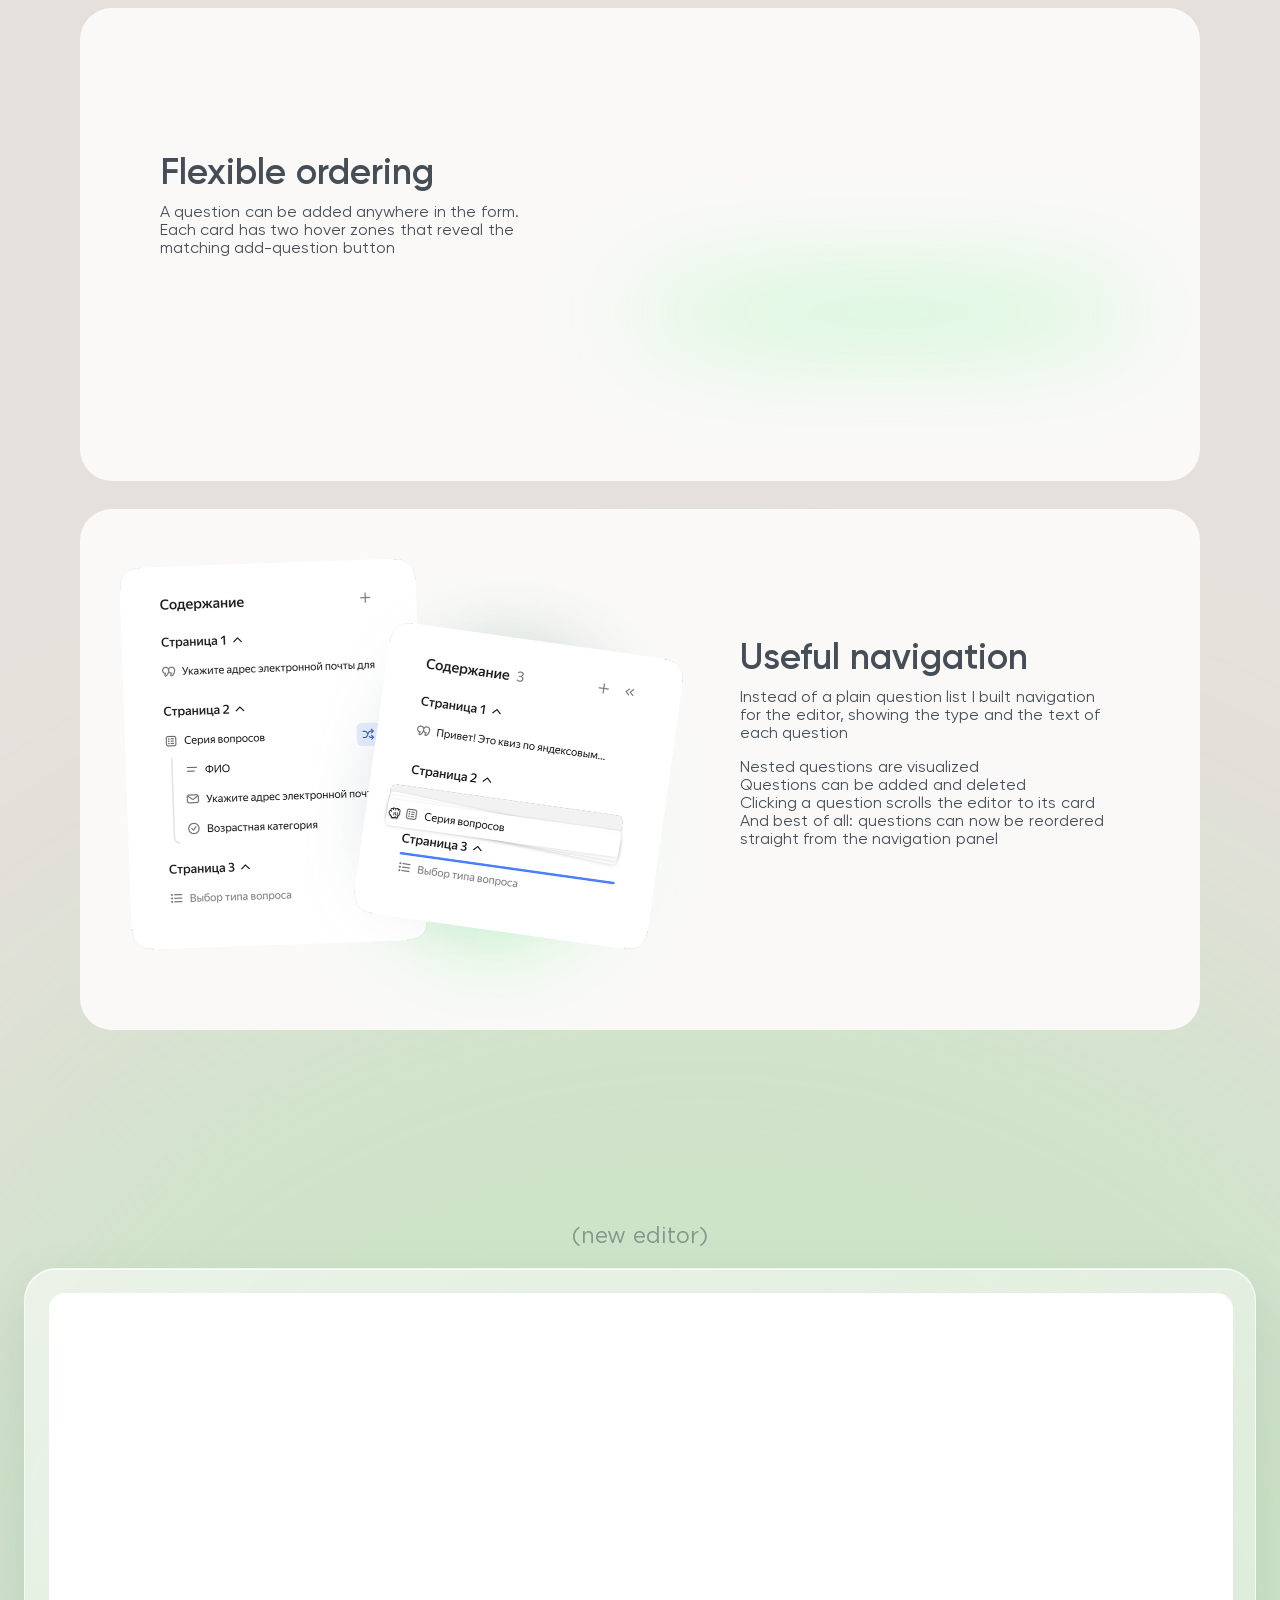
==== commit 4030f2b3: "Кейс: пары витрин в одной секции, подписи редактора" ====
--- a/index.html
+++ b/index.html
@@ -324,13 +324,13 @@
 
   <div class="collage" style="height:874px">
     <div class="card card--shot card--shot-l" data-reveal style="left:440.5px;top:0px;width:400px;height:275px">
-      <p class="label">(old homepage)</p>
+      <p class="label">(old editor)</p>
       <figure class="shot" style="width:376px;height:219px;border-radius:8px">
         <img loading="lazy" decoding="async" src="assets/img/editor-old-homepage.png" alt="The old editor">
       </figure>
     </div>
     <div class="card card--shot card--shot-l" data-reveal style="left:440.5px;top:287px;width:400px;height:275px">
-      <p class="label">(old list)</p>
+      <p class="label">(old question popup)</p>
       <figure class="shot" style="width:376px;height:219px;border-radius:8px">
         <img loading="lazy" decoding="async" src="assets/img/editor-old-list.png" alt="The old question editing popup">
       </figure>
@@ -435,7 +435,7 @@
     </article>
   </section>
 
-  <section class="showcase" style="padding:32px 0 64px" data-cap="(new editor) & (several pages)">
+  <section class="showcase" style="padding:32px 0 64px;gap:96px" data-cap="(new editor) & (several pages)">
     <div class="showcase__blob" style="left:-237px;top:-318px;width:1881px;height:1783px;background:var(--green-glow);filter:blur(148px)" data-blob="0.08"></div>
     <div class="showcase__item" data-reveal>
       <p class="label--lg">(new editor)</p>
@@ -443,9 +443,6 @@
         <figure class="showcase__shot" style="height:1062px"><img loading="lazy" decoding="async" src="assets/img/editor-new.png" alt="The new Forms editor"></figure>
       </div>
     </div>
-  </section>
-
-  <section class="showcase" style="padding:32px 0 64px">
     <div class="showcase__item" data-reveal>
       <p class="label--lg">(several pages)</p>
       <div class="showcase__glass">
@@ -606,7 +603,7 @@
     </article>
   </section>
 
-  <section class="showcase" style="padding:32px 0 64px" data-cap="(new styles editor)">
+  <section class="showcase" style="padding:32px 0 64px;gap:96px" data-cap="(new styles editor)">
     <div class="showcase__blob" style="left:-51px;top:-183px;width:1382px;height:1209px;background:var(--pink-glow);filter:blur(148px)" data-blob="0.08"></div>
     <div class="showcase__item" data-reveal>
       <p class="label--lg">(new styles editor)</p>
@@ -614,10 +611,7 @@
         <figure class="showcase__shot" style="height:658px"><img loading="lazy" decoding="async" src="assets/img/styles-new-a.png" alt="The new style editor"></figure>
       </div>
     </div>
-  </section>
-
-  <section class="showcase" style="padding:32px 0 64px">
-    <div class="showcase__blob" style="left:4px;top:118px;width:1260px;height:1259px;background:var(--pink-glow);filter:blur(148px)" data-blob="0.08"></div>
+    <div class="showcase__blob" style="left:4px;top:964px;width:1260px;height:1259px;background:var(--pink-glow);filter:blur(148px)" data-blob="0.08"></div>
     <div class="showcase__item" data-reveal>
       <p class="label--lg">(new styles editor)</p>
       <div class="showcase__glass">
--- a/css/style.css
+++ b/css/style.css
@@ -75,12 +75,14 @@
 *::before,
 *::after { box-sizing: border-box; }
 
-/* без overflow-x на html и body: в iOS Safari это сбивает position: fixed —
-   шапка и шторка отъезжают от края экрана. всё, что вылезает по горизонтали,
-   режется теперь на своих блоках (.hero, .case, .chapter) */
 html { scroll-behavior: smooth; }
 
 body {
+  /* свечения глав и витрин намеренно шире страницы — режем их по краю
+     экрана, а не по краю блока, иначе по бокам появляются жёсткие границы.
+     значение уходит с body на viewport, так что body скролл-контейнером
+     не становится и фиксированные шапка и плашка ведут себя как прежде */
+  overflow-x: hidden;
   margin: 0;
   background: var(--paper);
   color: var(--ink);
@@ -569,12 +571,11 @@
 /* =========================================================================
    CHAPTER DIVIDER
    ========================================================================= */
-/* блоб намеренно выходит за границы блока по вертикали — в макете фрейм не
-   обрезает контент; по горизонтали режем, иначе у страницы появляется прокрутка */
+/* блоб намеренно выходит за границы блока во все стороны и лежит под всем
+   контентом страницы (z-index: -1 без stacking context у предков); по краю
+   экрана его режет body, поэтому свечение идёт на всю ширину окна */
 .chapter {
   position: relative;
-  overflow-x: clip;
-  overflow-y: visible;
   height: 182px;
   display: flex;
   align-items: center;
@@ -736,10 +737,8 @@
   display: flex;
   flex-direction: column;
   align-items: center;
-  /* блоб выходит за границы секции по вертикали — как во фрейме макета;
-     по горизонтали режем, иначе у страницы появляется прокрутка */
-  overflow-x: clip;
-  overflow-y: visible;
+  /* блоб выходит за границы секции во все стороны — как во фрейме макета;
+     по краю экрана его режет body */
 }
 .showcase__blob {
   position: absolute;
@@ -895,7 +894,11 @@
 @media (max-width: 1023px) {
   :root { --gutter: 20px; }
 
-  .page { width: 100%; padding-top: 72px; }
+  /* полотно здесь во всю ширину окна, поэтому свечения режем прямо по нему:
+     у документа не остаётся горизонтального переполнения вообще. одного
+     overflow на body мобильным браузерам мало — при переполнении они
+     позволяют сдвигать экран вбок через visual viewport */
+  .page { width: 100%; padding-top: 72px; overflow-x: clip; }
 
   /* ---------- header ---------- */
   .header { height: 56px; }
@@ -966,7 +969,7 @@
   }
 
   /* ---------- разделители глав ---------- */
-  .chapter { height: auto; padding: 48px var(--gutter); overflow-x: clip; overflow-y: visible; }
+  .chapter { height: auto; padding: 48px var(--gutter); }
   .chapter__title {
     font-size: clamp(30px, 8vw, 84px);
     line-height: 1.1;
@@ -1107,40 +1110,37 @@
 
   /* ---------- шапка: макет 907:43766 ------------------------------------ */
   /* стекло со скруглением снизу; наверху остаются только аватар и язык */
-  /* ---------- шапка: как глобальная шапка apple.com на мобильном --------
-     плоская полоса 48px у самого верха, во всю ширину, без скруглений и тени;
-     полупрозрачная подложка с размытием. значения сняты с globalheader.css:
-     rgba(250,250,252,.8) + saturate(180%) blur(20px), а без поддержки
-     backdrop-filter — плотные .92, как у них же */
+  /* ---------- шапка: зеркало нижней плашки ------------------------------
+     те же поля от краёв экрана, то же скругление, то же стекло и та же тень.
+     это плавающая таблетка, а не полоса во всю ширину, поэтому безопасная
+     зона берётся смещением top — ровно как у плашки берётся bottom */
   .header {
-    top: 0;
+    box-sizing: border-box;
+    top: calc(12px + env(safe-area-inset-top, 0px));
+    left: calc(12px + var(--edge, 0px) + env(safe-area-inset-left, 0px));
+    right: calc(12px + var(--edge, 0px) + env(safe-area-inset-right, 0px));
     height: 48px;
-    padding: 0;
-    border-radius: 0;
-    box-shadow: none;
-    background: rgba(250, 250, 252, 0.92);
-    /* на главной стекло включается после героя — пусть проявляется плавно */
+    padding: 8px;
+    border-radius: 24px;
+    background: rgba(255, 255, 255, 0.42);
+    backdrop-filter: blur(20px) saturate(1.7);
+    -webkit-backdrop-filter: blur(20px) saturate(1.7);
+    box-shadow: 0 6px 26px rgba(39, 55, 69, 0.14),
+                inset 0 1px 0 rgba(255, 255, 255, 0.5);
+    /* на главной стекло включается после портрета — пусть проявляется плавно */
     transition: background 0.3s linear, box-shadow 0.3s linear,
                 -webkit-backdrop-filter 0.3s linear, backdrop-filter 0.3s linear;
   }
-  @supports ((-webkit-backdrop-filter: blur(20px)) or (backdrop-filter: blur(20px))) {
-    .header {
-      background: rgba(250, 250, 252, 0.8);
-      -webkit-backdrop-filter: saturate(180%) blur(20px);
-      backdrop-filter: saturate(180%) blur(20px);
-    }
-  }
   .header__inner {
     height: 100%;
-    /* боковые вырезы — единственные safe-area, которые учитывает apple */
-    padding: 0 calc(16px + var(--edge) + env(safe-area-inset-right, 0px))
-             0 calc(16px + var(--edge) + env(safe-area-inset-left, 0px));
+    /* поля таблетки уже дал сам .header, как у плашки */
+    padding: 0;
     gap: 0;
     justify-content: space-between;
   }
   .nav:not(.nav--right) { display: none; }   /* разделы уехали в нижнюю таблетку */
   .nav__cap { display: none; }
-  .avatar { order: -1; margin-right: auto; width: 24px; height: 24px; border-radius: 4px; }
+  .avatar { order: -1; margin-right: auto; width: 32px; height: 32px; margin-left: 2px; border-radius: 50%; }
   .nav--right { flex: 0 0 auto; gap: 0; padding-left: 0; }
   .nav--right > a { display: none; }
   /* язык: серая дорожка, активный на белой плашке */
@@ -1165,7 +1165,8 @@
   .lang a.is-current { background: #fff; font-weight: 500; }
   .lang a + a::before { content: none; }
 
-  .page { padding-top: 48px; }
+  /* под плавающей таблеткой: 12 сверху + 48 её высоты + 12 воздуха */
+  .page { padding-top: calc(72px + env(safe-area-inset-top, 0px)); }
   .footer { padding-bottom: 104px; }        /* место под плавающую таблетку */
 
   /* ---------- общая типографика секций ---------------------------------- */
@@ -1239,6 +1240,10 @@
 
   .grid__row > .card:has(.shot--theme) {
     order: -1;
+    /* во всю ширину ряда и симметрично: общее правило ставит width: 100%,
+       и с отрицательным полем карточка уезжала влево, справа оставался зазор */
+    align-self: stretch;
+    width: auto;
     margin: 0 -12px;
     padding: 0;
     border-radius: 16px;
@@ -1352,7 +1357,7 @@
   .note .h3 { font-size: 16px; line-height: 16px; }
 
   /* ---------- 6. разделитель главы (741:1693) --------------------------- */
-  .chapter { height: auto; padding: 40px var(--gutter) 16px; overflow-x: clip; overflow-y: visible; }
+  .chapter { height: auto; padding: 40px var(--gutter) 16px; }
   .chapter__title {
     font-size: 48px;
     line-height: 48px;
@@ -1433,14 +1438,18 @@
     order: -1;
     margin: 0 4px;
     padding: 4px;
+    gap: 12px;
     border-radius: 16px;
     background: #f9f9f9;
   }
+  /* на десктопе у глав «редактор» и «темы» подпись прижата влево,
+     на мобильном все карточки со скриншотами одинаковые — подпись по центру */
   .collage .card--shot > .label {
     position: static !important;
     left: auto !important; top: auto !important;
-    margin: 8px 0 6px 10px;
-    text-align: left;
+    align-self: center;
+    margin: 8px 0 6px;
+    text-align: center;
   }
   .collage .shot {
     position: static !important;
@@ -1542,16 +1551,17 @@
   /* ---------- 10. витрины (760:826, 763:1113) ---------------------------
      На мобильном витрины лежат на тёмной плашке #18232e: подпись белая
      полупрозрачная, скриншоты во всю ширину и обрезаны сверху.
-     Соседние витрины склеиваются в одну ленту.
+     Пары скриншотов лежат в одной секции-карточке.
      --------------------------------------------------------------------- */
+  /* пары скриншотов лежат в одной секции, поэтому тёмная плашка одна:
+     скруглённая карточка, по краям выровнена с остальными карточками страницы */
   .showcase {
+    margin: 0 4px;
+    border-radius: 28px;
     background: var(--ink);
     padding: 24px 4px 40px !important;
-    gap: 8px !important;
-  }
-  .showcase + .showcase { padding-top: 0 !important; }
-  /* пара витрин читается как одна лента: между скриншотами 8, как в макете */
-  .showcase:has(+ .showcase) { padding-bottom: 8px !important; }
+    gap: 8px !important;               /* между скриншотами 8, как в макете */
+  }
   .showcase__item { width: 100%; padding-top: 0; gap: 8px; align-items: center; }
   .showcase__blob { display: none; }
   .showcase__glass {
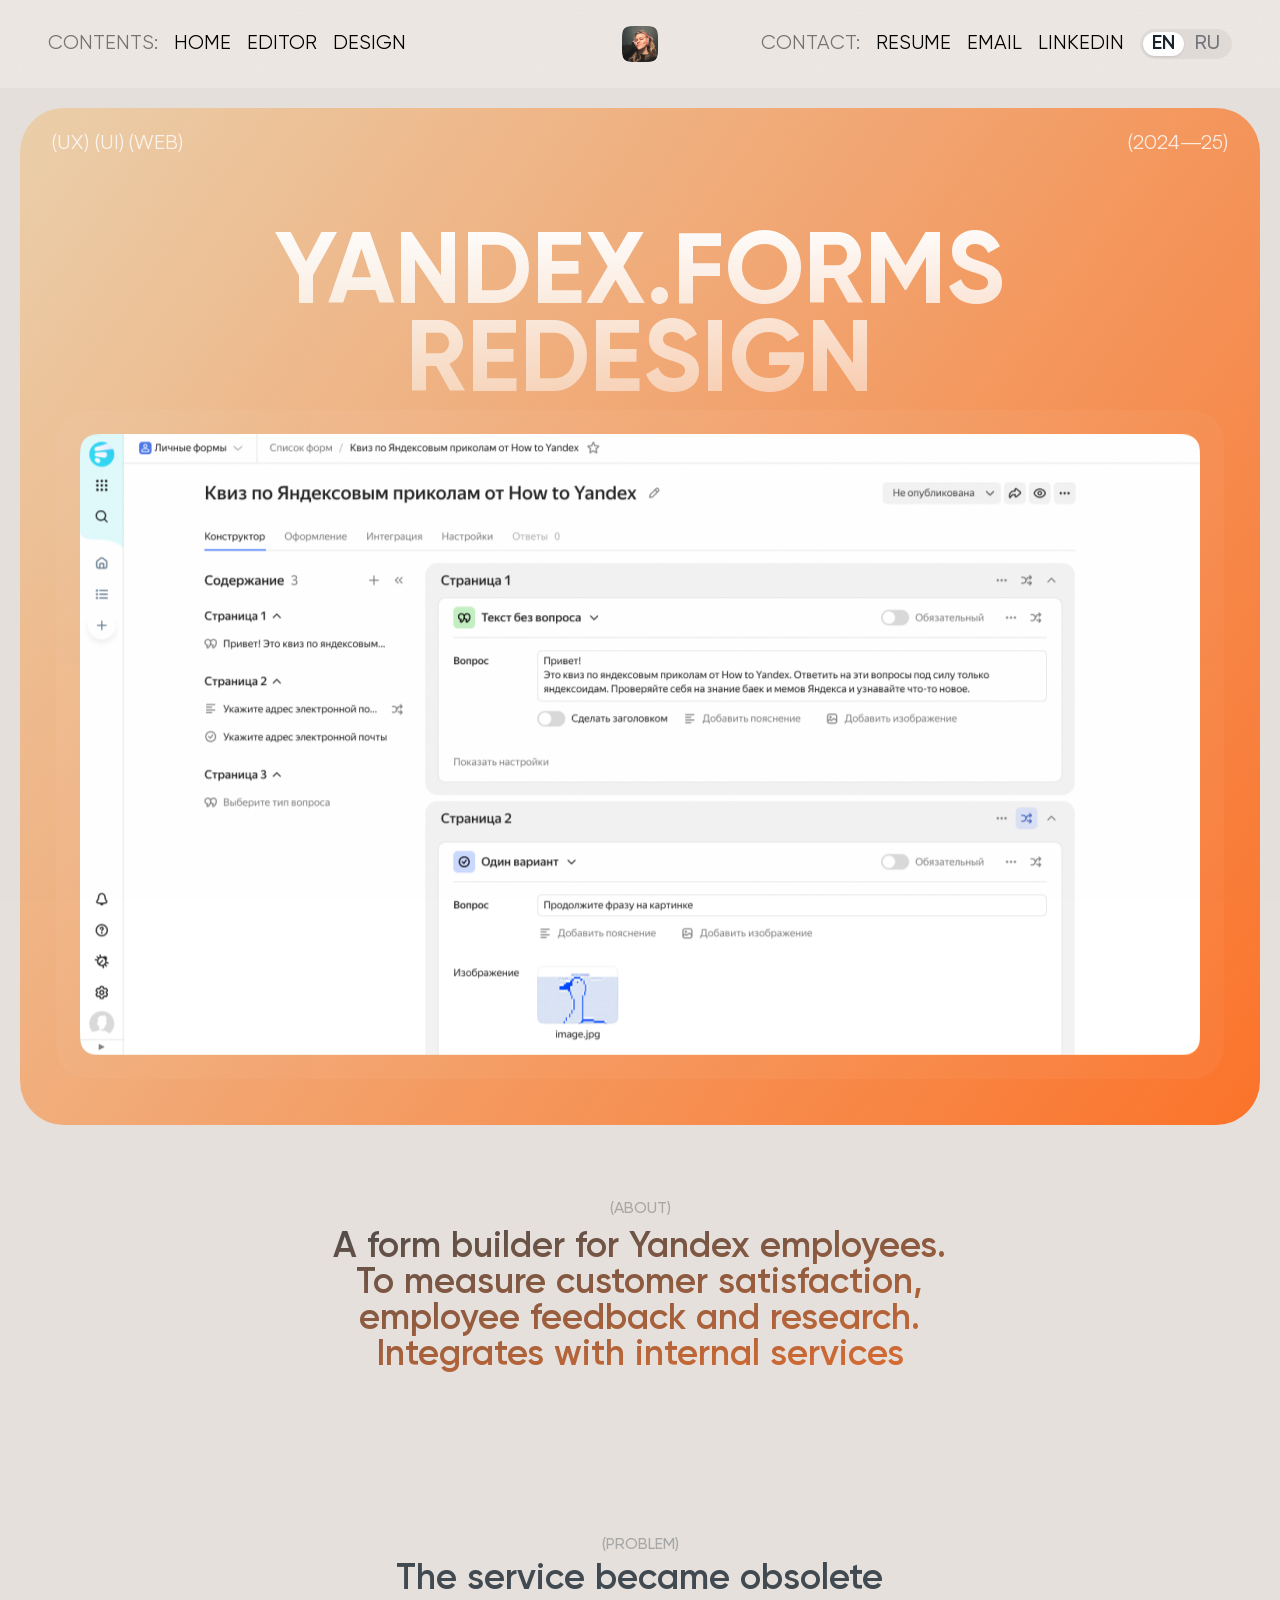
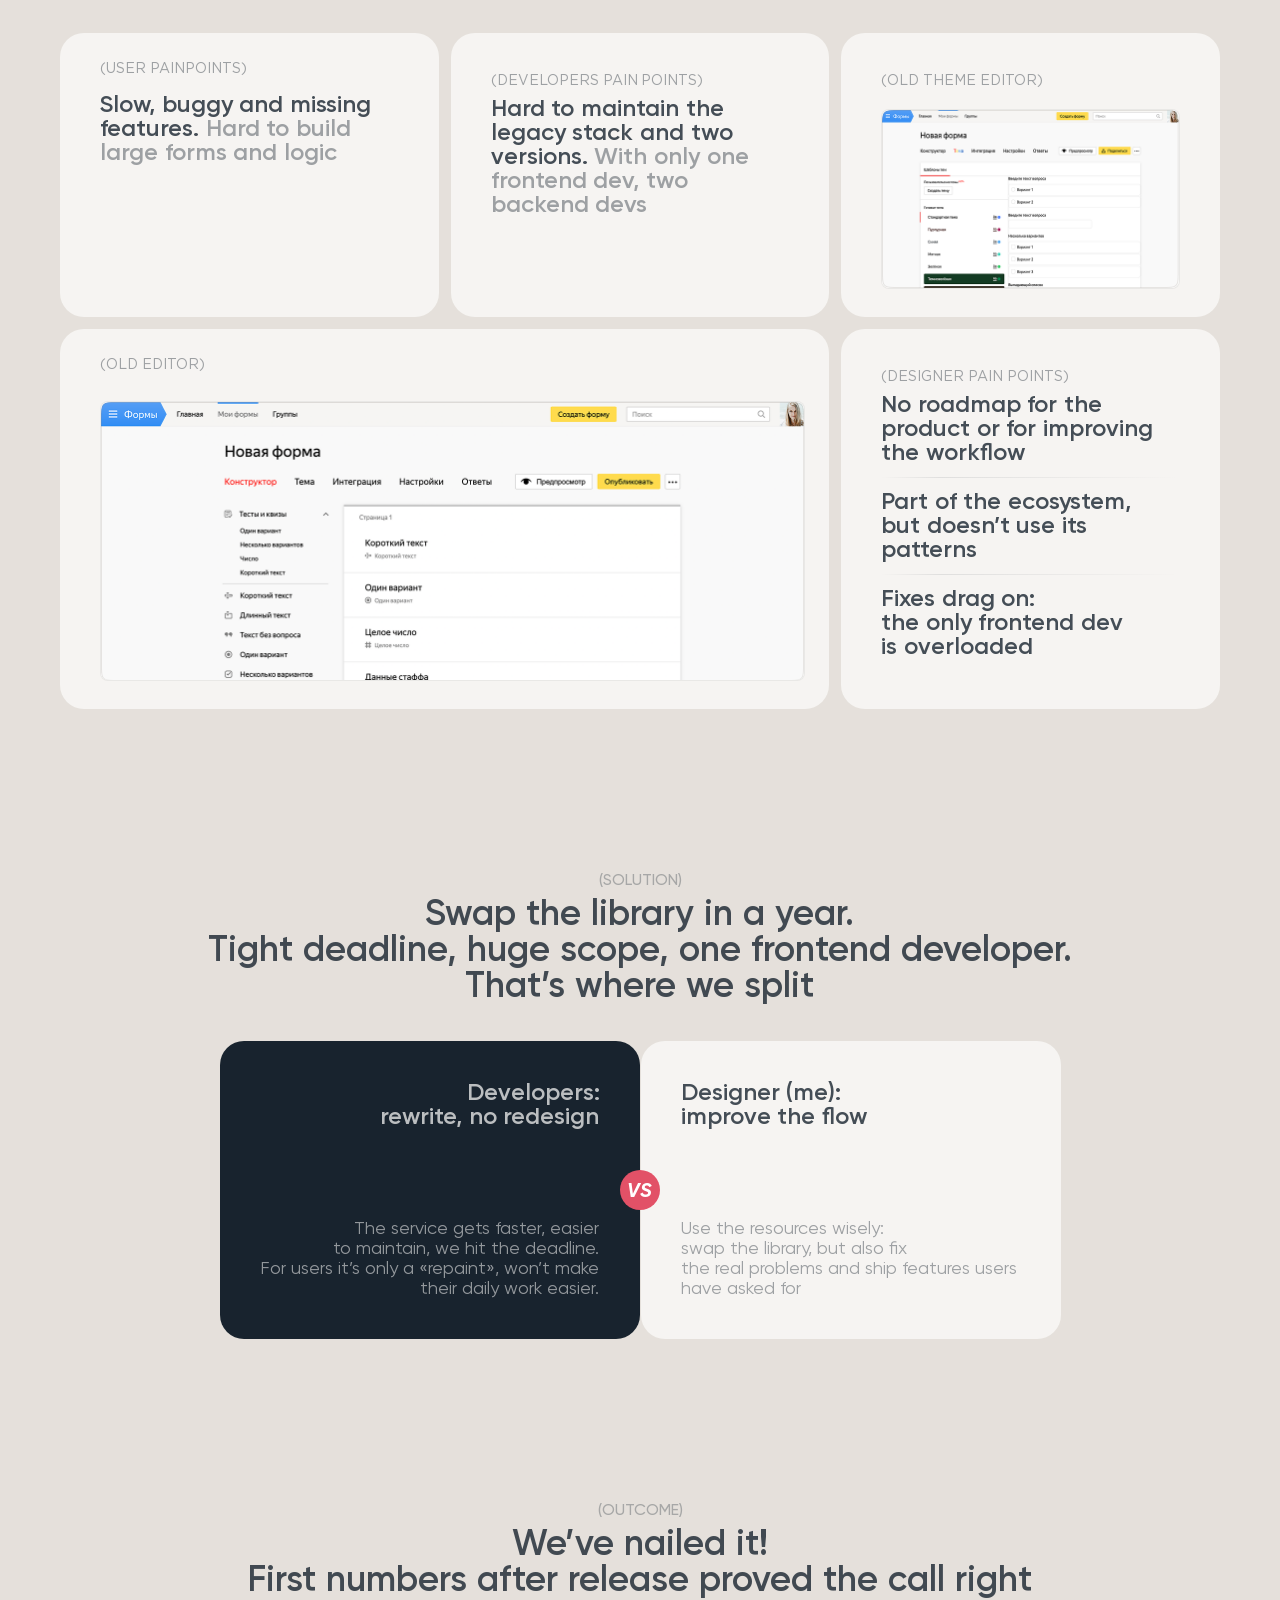
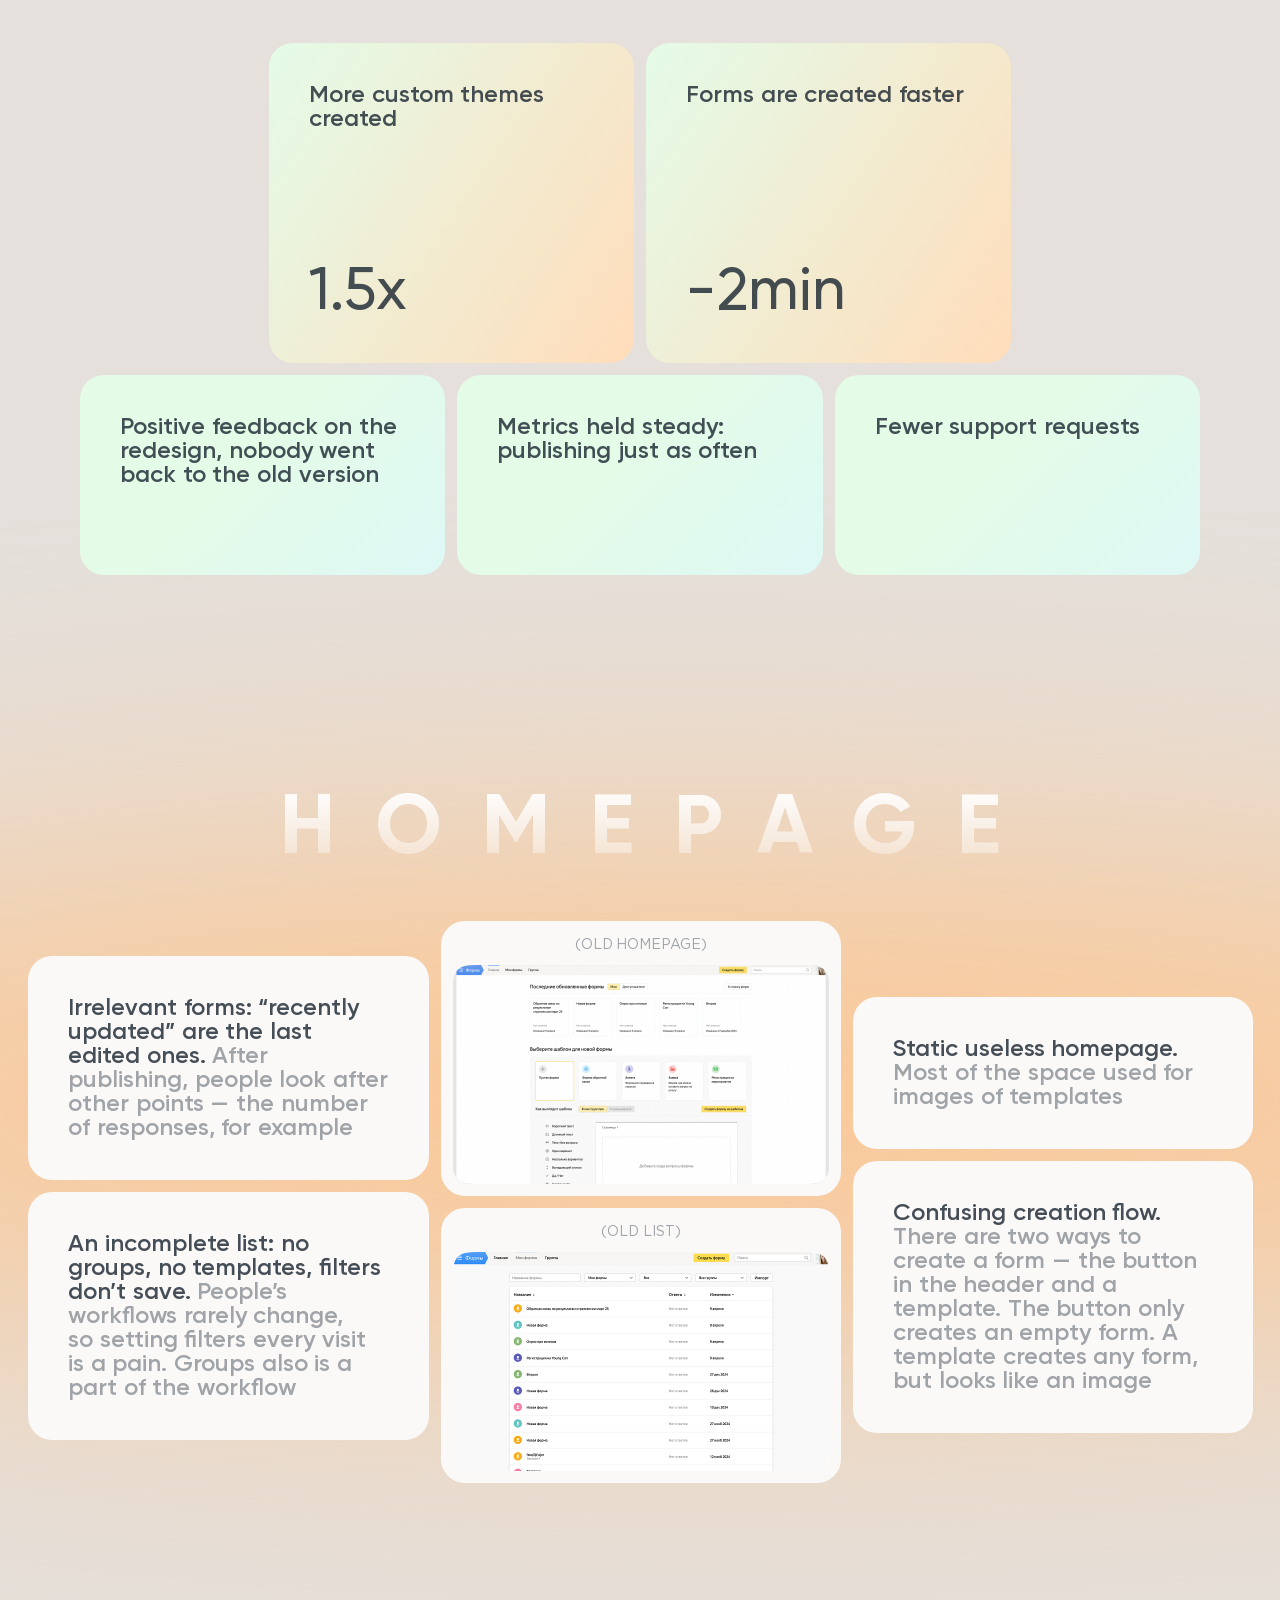
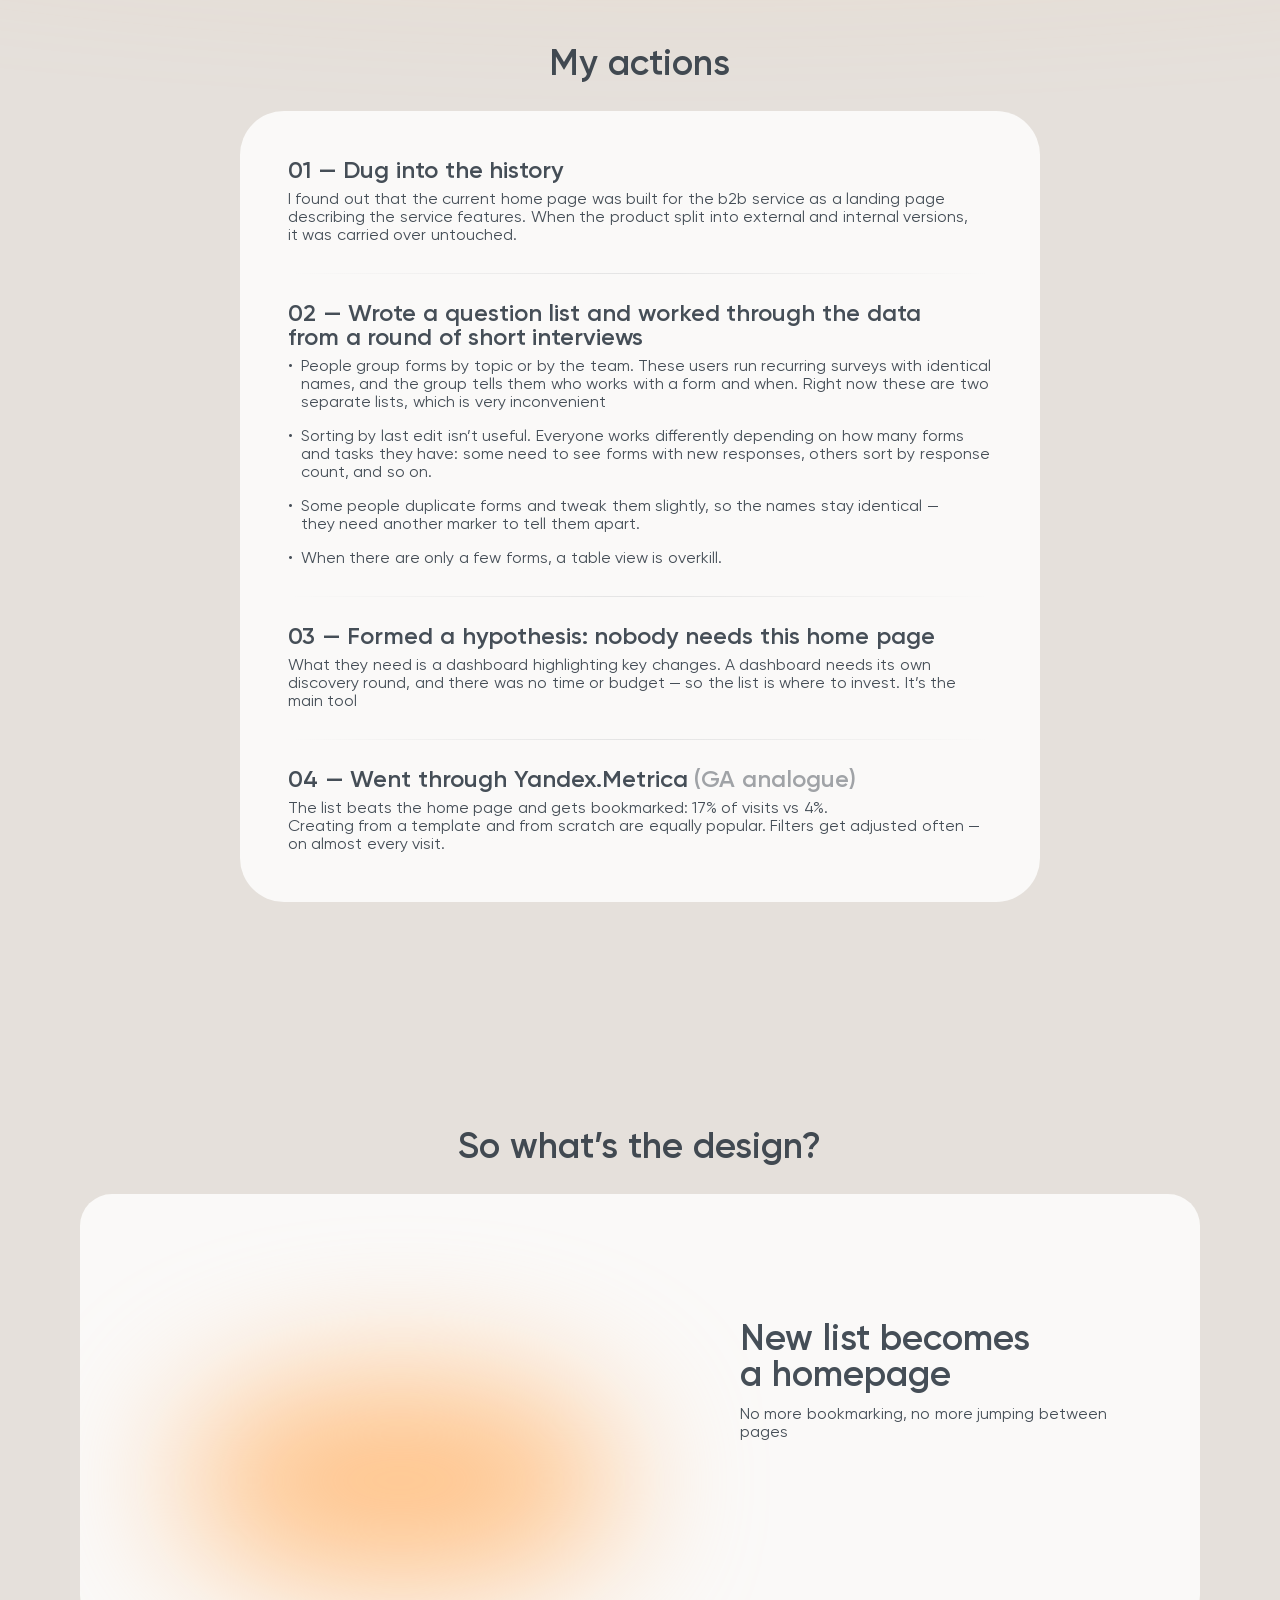
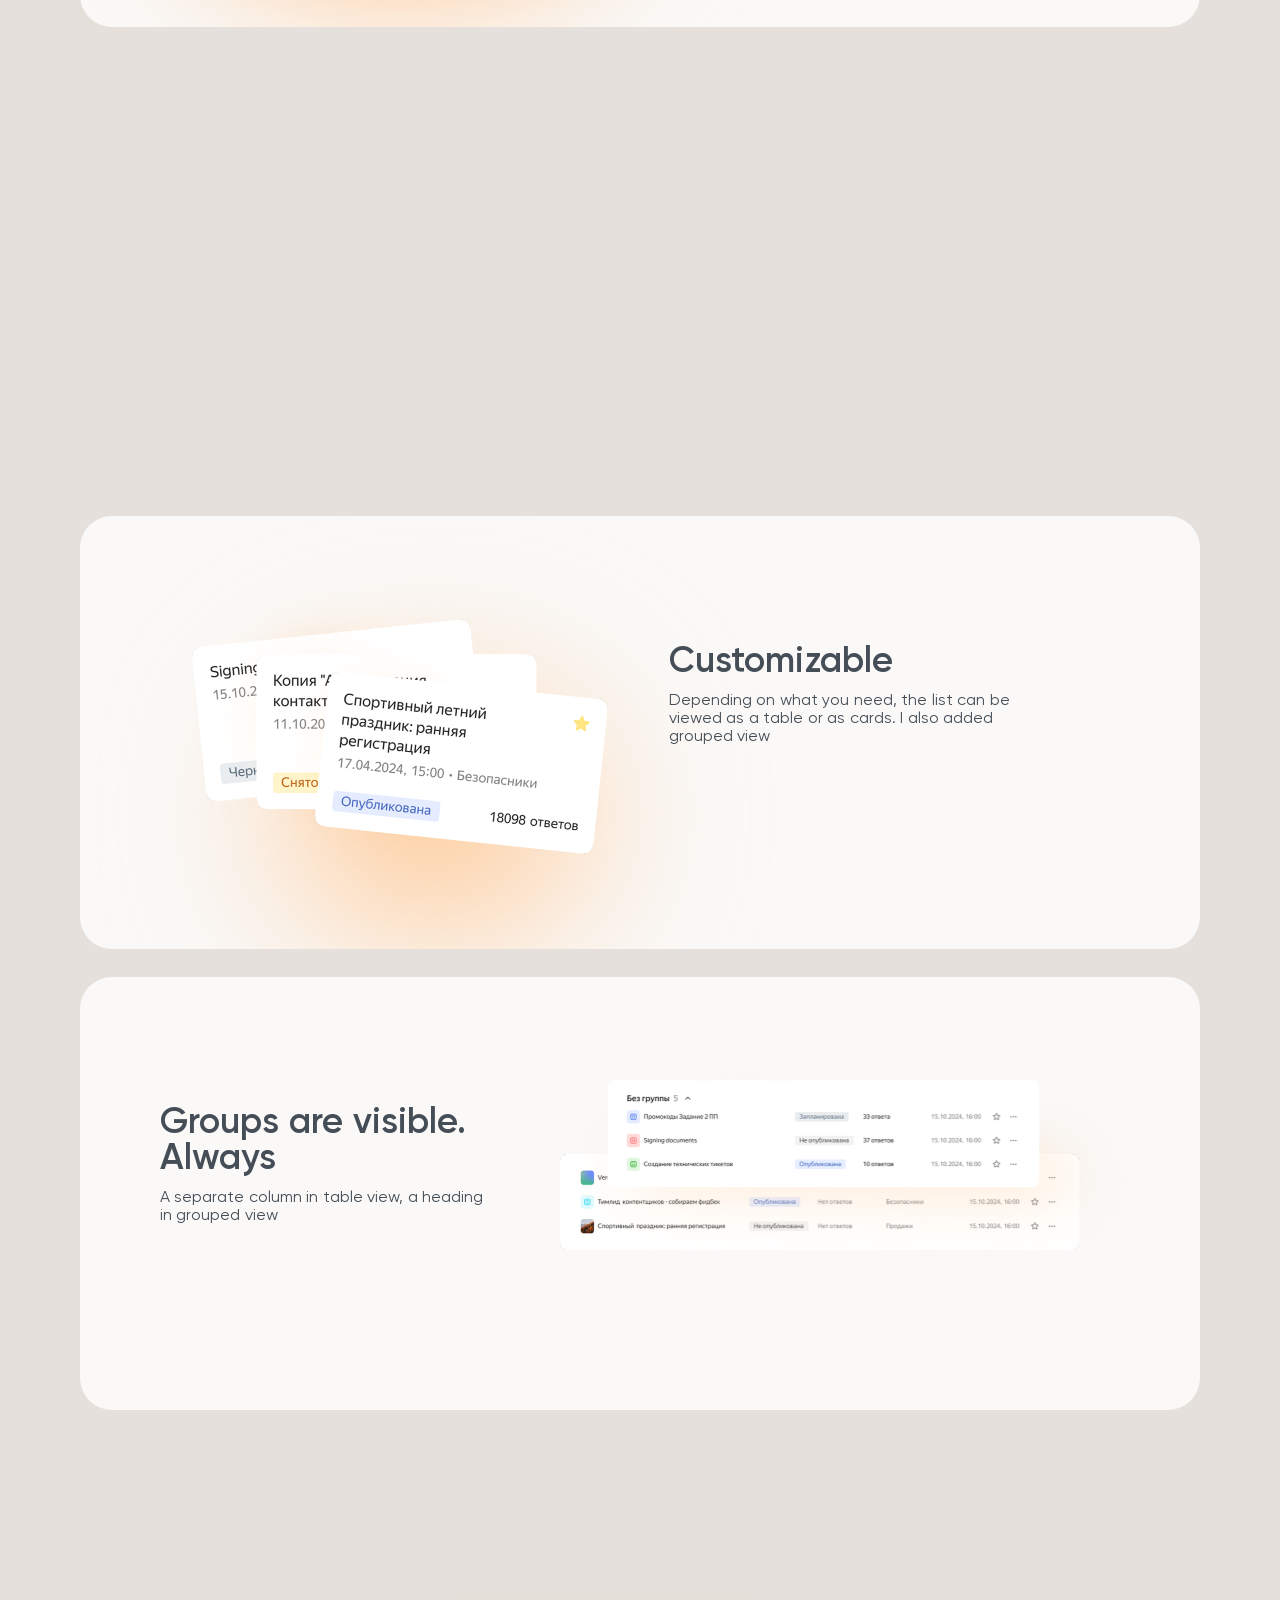
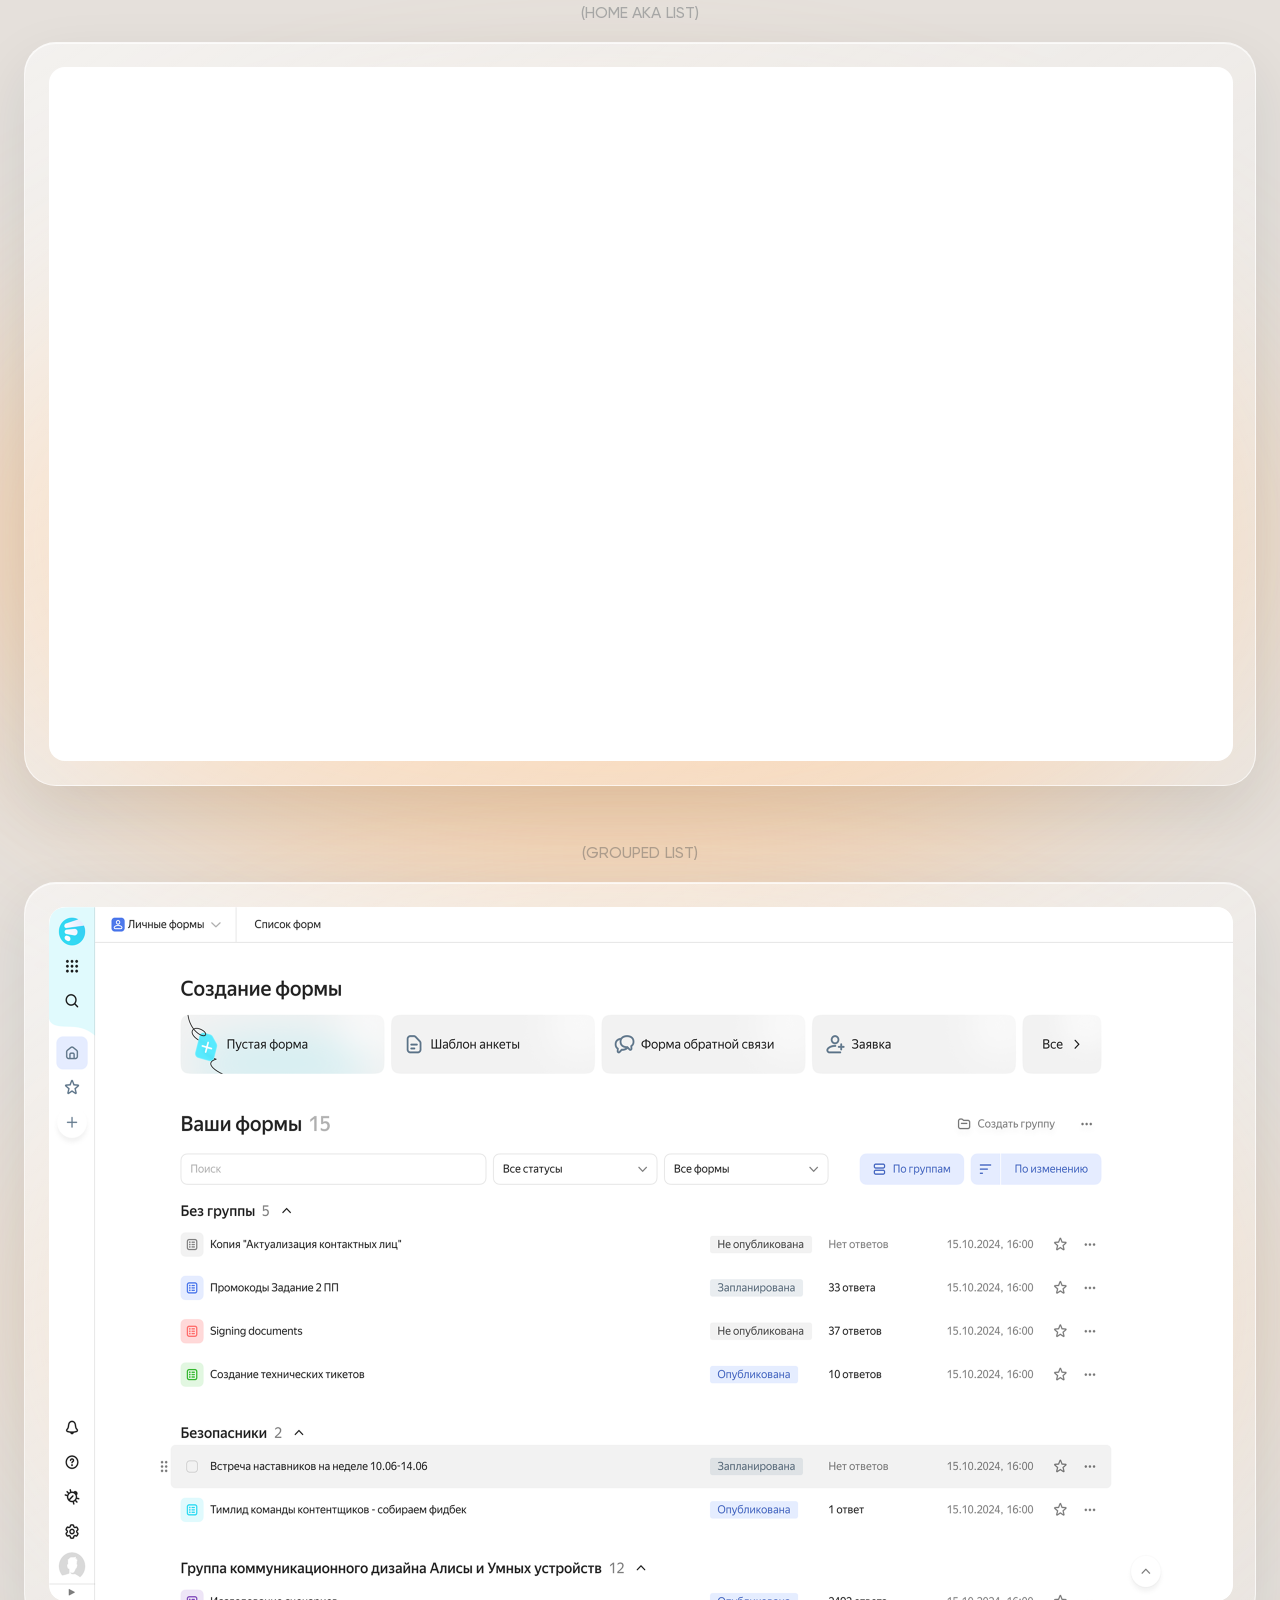
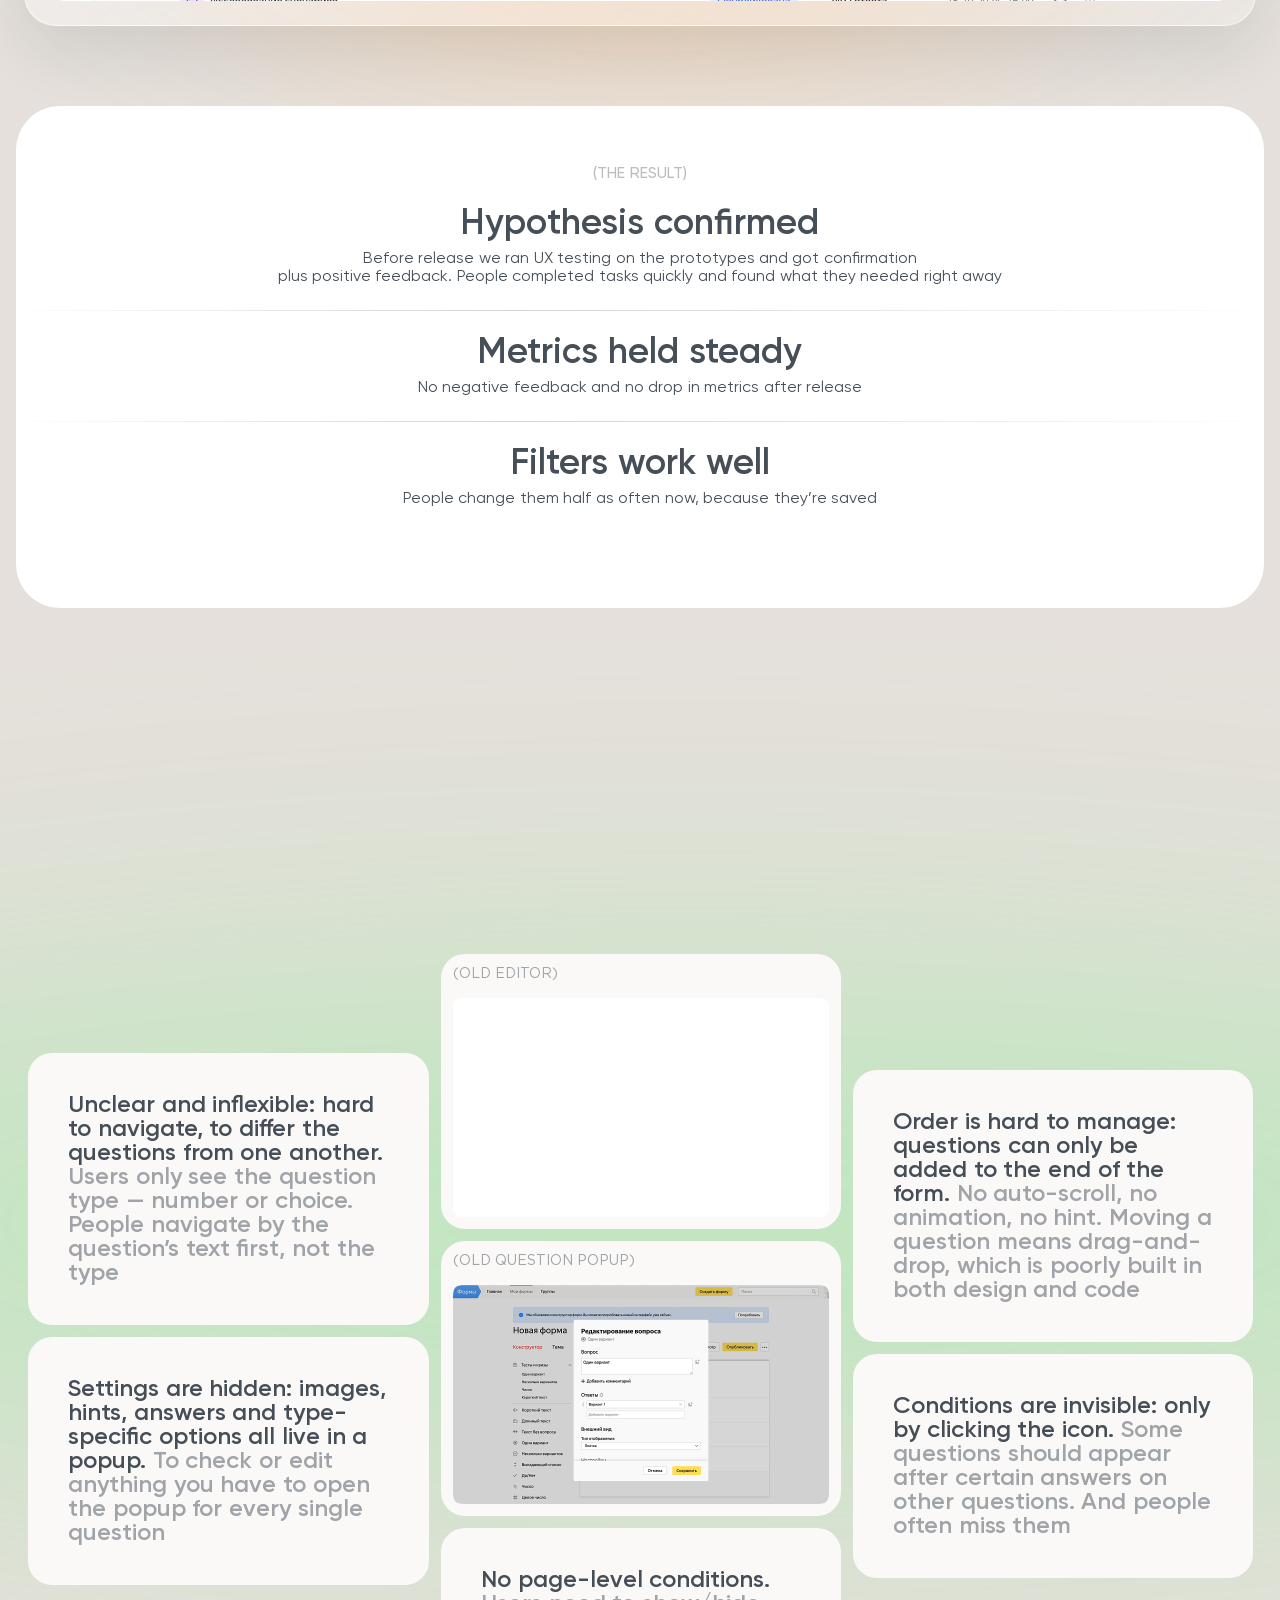
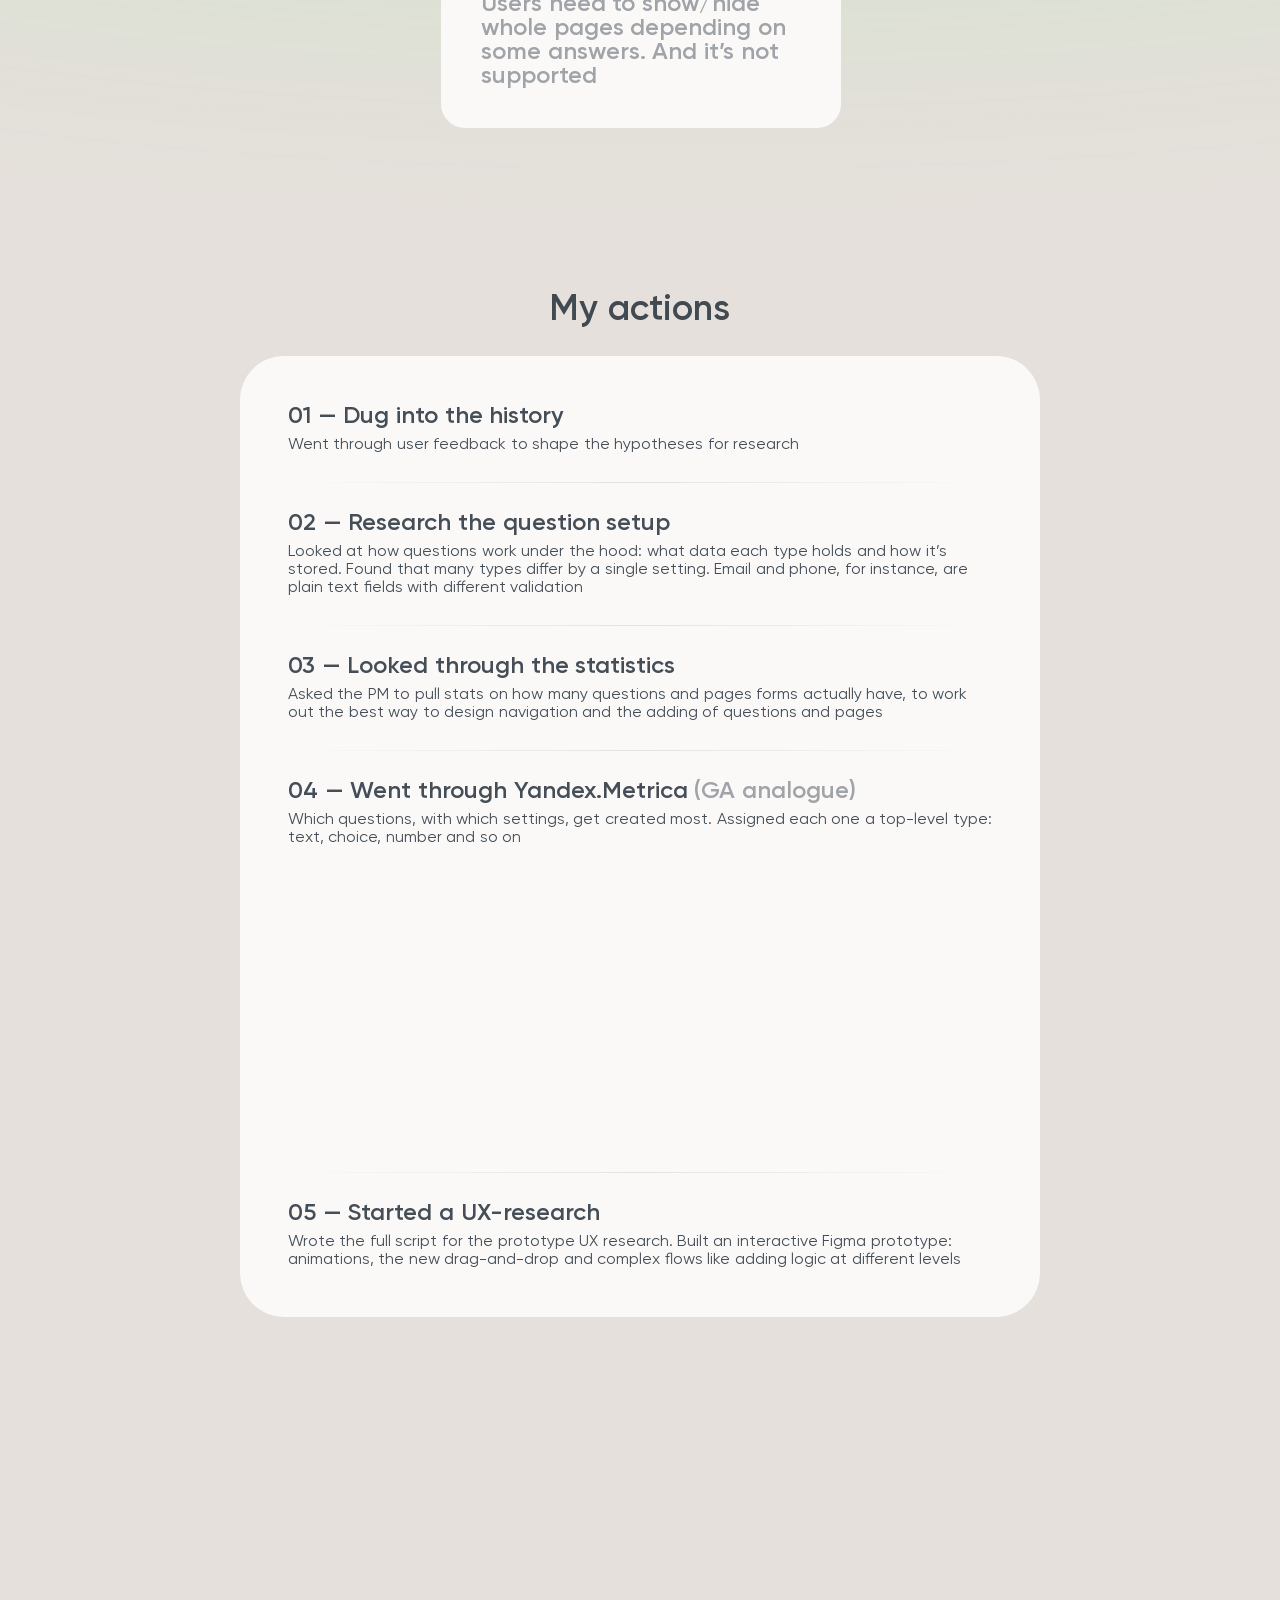
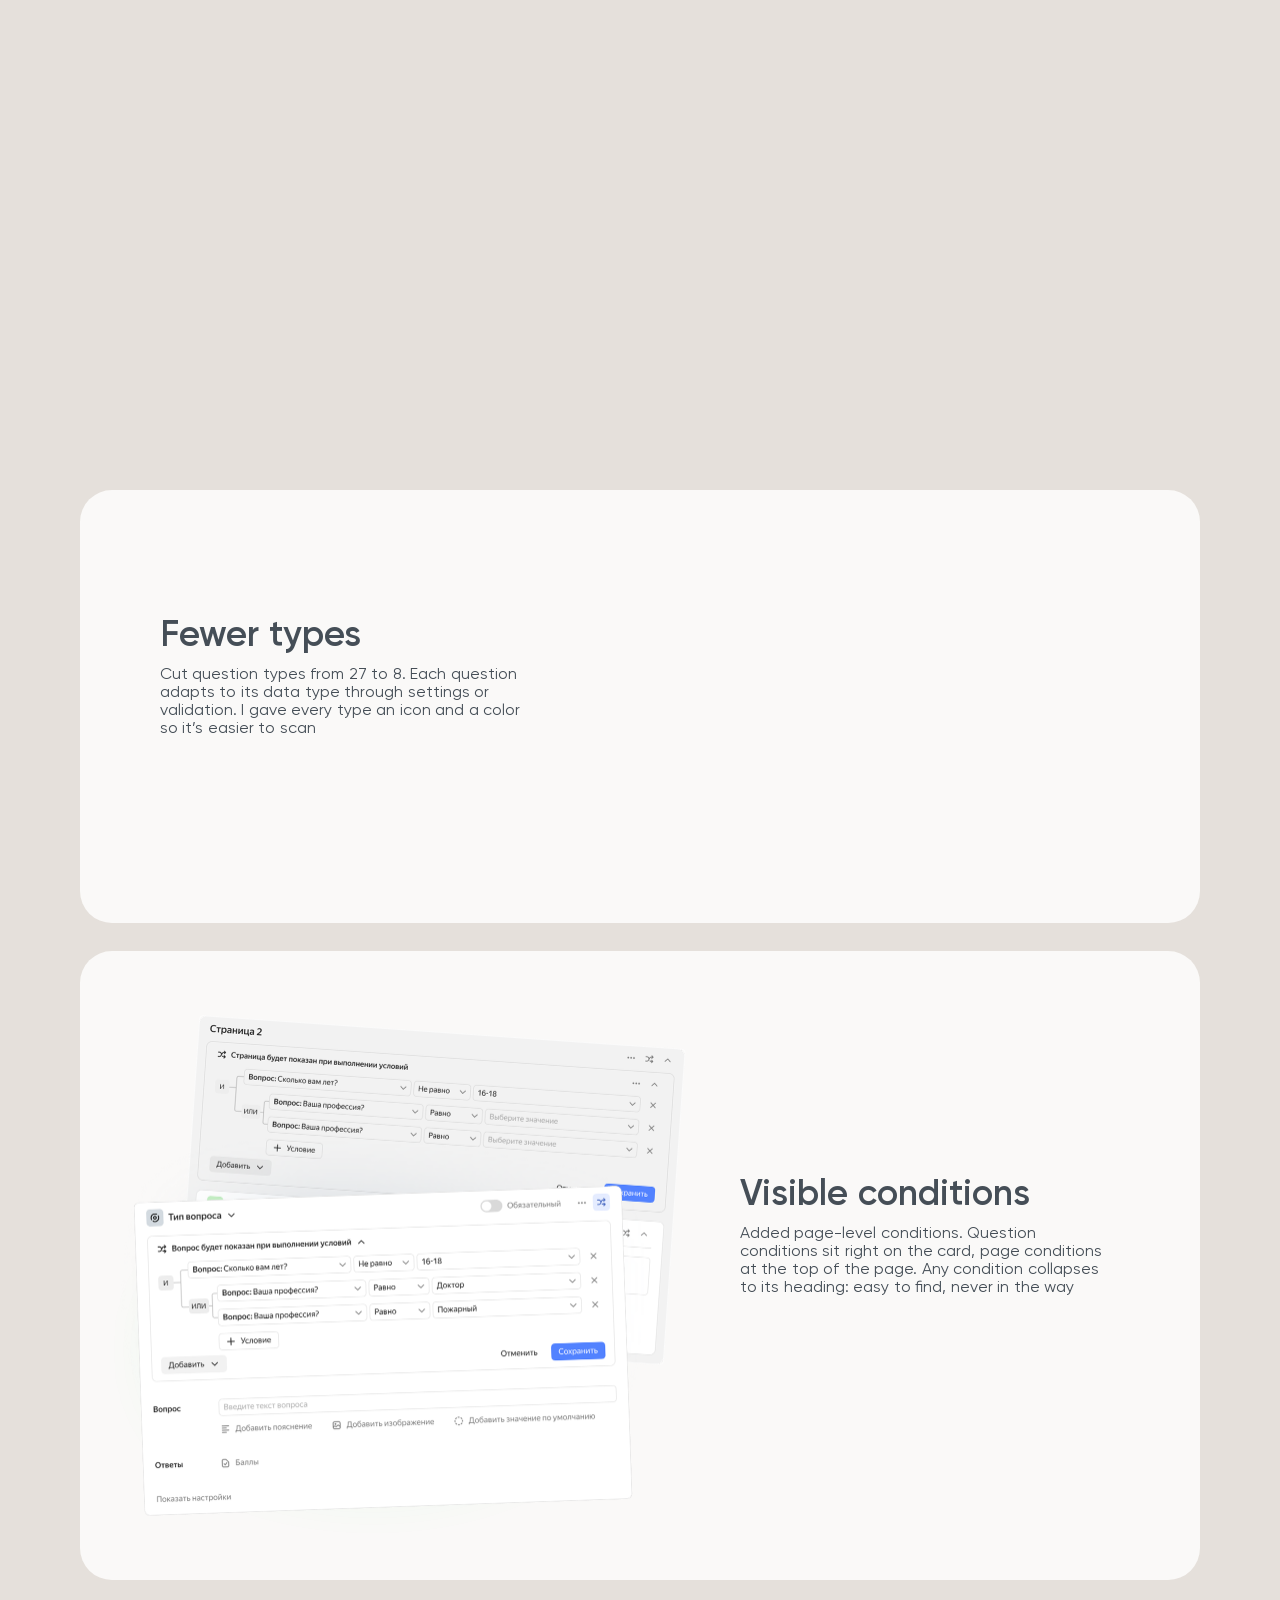
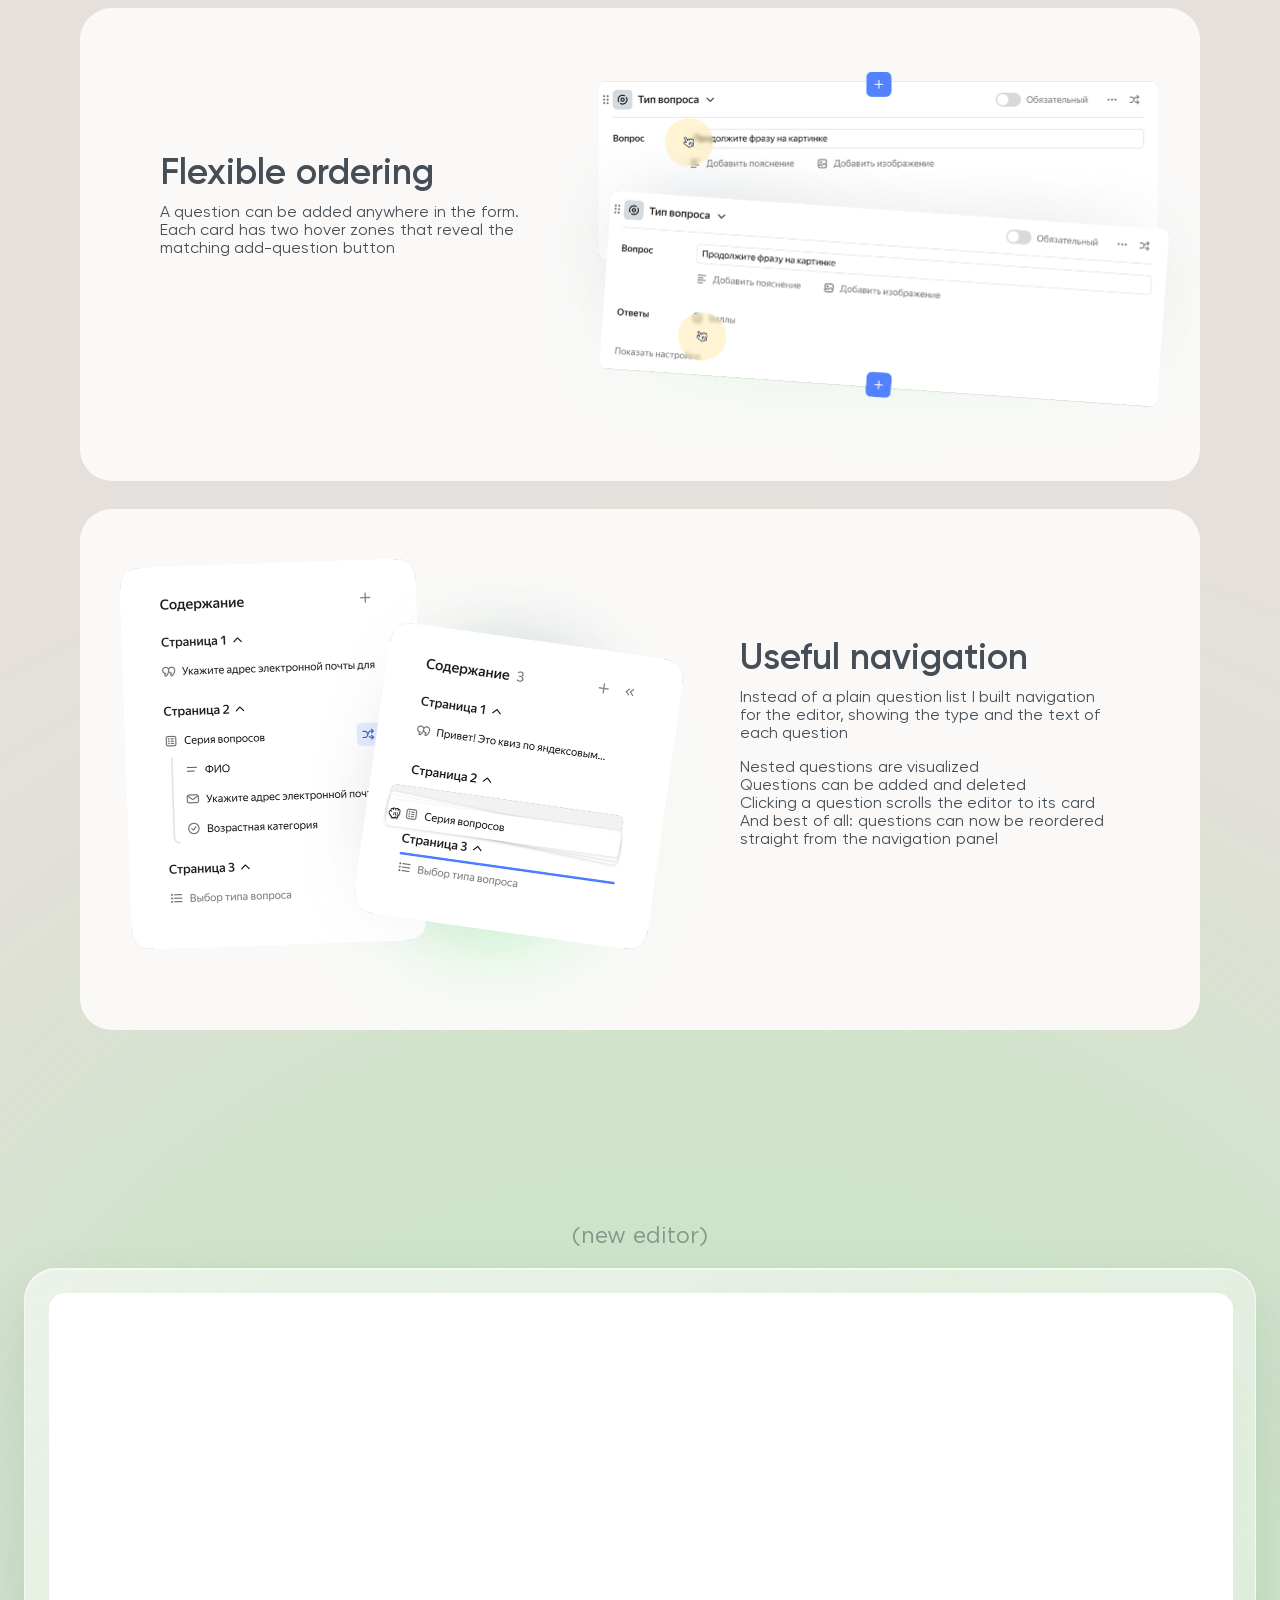
==== commit 1fafa664: "Английский кейс: неразрывные пробелы перед тире, новый скриншот" ====
--- a/index.html
+++ b/index.html
@@ -98,7 +98,7 @@
               <img loading="lazy" decoding="async" src="assets/img/old-theme-editor.png" alt="The old theme editor">
             </figure>
             <figure class="shot shot--editor shot--dup">
-              <img loading="lazy" decoding="async" src="assets/img/old-editor.png" alt="The old form editor">
+              <img loading="lazy" decoding="async" src="assets/img/old-editor-full.png" alt="The old form editor">
             </figure>
           </div>
         </div>
@@ -190,10 +190,10 @@
         <img loading="lazy" decoding="async" src="assets/img/home-old-list.png" alt="The old forms list">
       </figure>
     </div>
-    <div class="card" data-reveal style="left:27.5px;top:35px;width:401px;height:224px"><p class="h3">Irrelevant forms: “recently updated” are the last edited ones. <span class="dim">After publishing, people look after other points — the number of responses, for example</span></p></div>
+    <div class="card" data-reveal style="left:27.5px;top:35px;width:401px;height:224px"><p class="h3">Irrelevant forms: “recently updated” are the last edited ones. <span class="dim">After publishing, people look after other points — the number of responses, for example</span></p></div>
     <div class="card" data-reveal style="left:27.5px;top:271px;width:401px;height:248px"><p class="h3">An incomplete list: no groups, no templates, filters don’t save. <span class="dim">People’s workflows rarely change, <br>so setting filters every visit <br>is a pain. Groups also is a part of the workflow</span></p></div>
     <div class="card" data-reveal style="left:852.5px;top:76px;width:400px;height:152px"><p class="h3">Static useless homepage. <span class="dim">Most of the space used for images of templates</span></p></div>
-    <div class="card" data-reveal style="left:852.5px;top:240px;width:400px;height:272px"><p class="h3">Confusing creation flow. <span class="dim">There are two ways to create a form — the button in the header and a template. The button only creates an empty form. A template creates any form, but looks like an image</span></p></div>
+    <div class="card" data-reveal style="left:852.5px;top:240px;width:400px;height:272px"><p class="h3">Confusing creation flow. <span class="dim">There are two ways to create a form — the button in the header and a template. The button only creates an empty form. A template creates any form, but looks like an image</span></p></div>
   </div>
 
   <section class="section section--actions">
@@ -201,30 +201,30 @@
     <article class="paper-card" data-reveal>
 
       <div class="step">
-        <h3 class="h3">01 — Dug into the history</h3>
+        <h3 class="h3">01 — Dug into the history</h3>
         <div class="body-16"><p>I found out that the current home page was built for the b2b service as a landing page describing the service features. When the product split into external and internal versions, <br>it was carried over untouched.</p></div>
       </div>
       <div class="step__rule"></div>
       <div class="step">
-        <h3 class="h3">02 — Wrote a question list and worked through the data <br>from a round of short interviews</h3>
+        <h3 class="h3">02 — Wrote a question list and worked through the data <br>from a round of short interviews</h3>
         <ul class="bullets body-16">
           <li><span>People group forms by topic or by the team. These users run recurring surveys with identical names, and the group tells them who works with a form and when. Right now these are two separate lists, which is very inconvenient</span></li>
           <li><span>Sorting by last edit isn’t useful. Everyone works differently depending on how many forms <br>and tasks they have: some need to see forms with new responses, others sort by response count, and so on.</span></li>
-          <li><span>Some people duplicate forms and tweak them slightly, so the names stay identical — <br>they need another marker to tell them apart.</span></li>
+          <li><span>Some people duplicate forms and tweak them slightly, so the names stay identical — <br>they need another marker to tell them apart.</span></li>
           <li><span>When there are only a few forms, a table view is overkill.</span></li>
         </ul>
       </div>
       <div class="step__rule"></div>
 
       <div class="step">
-        <h3 class="h3">03 — Formed a hypothesis: nobody needs this home page</h3>
-        <div class="body-16"><p>What they need is a dashboard highlighting key changes. A dashboard needs its own discovery round, and there was no time or budget — so the list is where to invest. It’s the main tool</p></div>
-      </div>
-      <div class="step__rule"></div>
-
-      <div class="step">
-        <h3 class="h3">04 — Went through Yandex.Metrica <span class="dim">(GA analogue)</span></h3>
-        <div class="body-16"><p>The list beats the home page and gets bookmarked: 17% of visits vs 4%. <br>Creating from a template and from scratch are equally popular. Filters get adjusted often — <br>on almost every visit.</p></div>
+        <h3 class="h3">03 — Formed a hypothesis: nobody needs this home page</h3>
+        <div class="body-16"><p>What they need is a dashboard highlighting key changes. A dashboard needs its own discovery round, and there was no time or budget — so the list is where to invest. It’s the main tool</p></div>
+      </div>
+      <div class="step__rule"></div>
+
+      <div class="step">
+        <h3 class="h3">04 — Went through Yandex.Metrica <span class="dim">(GA analogue)</span></h3>
+        <div class="body-16"><p>The list beats the home page and gets bookmarked: 17% of visits vs 4%. <br>Creating from a template and from scratch are equally popular. Filters get adjusted often — <br>on almost every visit.</p></div>
       </div>
     </article>
   </section>
@@ -335,7 +335,7 @@
         <img loading="lazy" decoding="async" src="assets/img/editor-old-list.png" alt="The old question editing popup">
       </figure>
     </div>
-    <div class="card" data-reveal style="left:27.5px;top:99px;width:401px;height:272px"><p class="h3">Unclear and inflexible: hard to navigate, to differ the questions from one another. <span class="dim">Users only see the question type — number or choice. People navigate by the question’s text first, not the type</span></p></div>
+    <div class="card" data-reveal style="left:27.5px;top:99px;width:401px;height:272px"><p class="h3">Unclear and inflexible: hard to navigate, to differ the questions from one another. <span class="dim">Users only see the question type — number or choice. People navigate by the question’s text first, not the type</span></p></div>
     <div class="card" data-reveal style="left:27.5px;top:383px;width:401px;height:248px"><p class="h3">Settings are hidden: images, hints, answers and type-specific options all live in a popup. <span class="dim">To check or edit anything you have to open the popup for every single question</span></p></div>
     <div class="card" data-reveal style="left:852.5px;top:116px;width:400px;height:272px"><p class="h3">Order is hard to manage: questions can only be added to the end of the form. <span class="dim">No auto-scroll, no animation, no hint. Moving a question means drag-and-drop, which is poorly built in both design and code</span></p></div>
     <div class="card" data-reveal style="left:852.5px;top:400px;width:400px;height:224px"><p class="h3">Conditions are invisible: only by clicking the icon. <span class="dim">Some questions should appear after certain answers on other questions. And people often miss them</span></p></div>
@@ -347,31 +347,31 @@
     <article class="paper-card" data-reveal>
 
       <div class="step">
-        <h3 class="h3">01 — Dug into the history</h3>
+        <h3 class="h3">01 — Dug into the history</h3>
         <div class="body-16"><p>Went through user feedback to shape the hypotheses for research</p></div>
       </div>
       <div class="step__rule"></div>
 
       <div class="step">
-        <h3 class="h3">02 — Research the question setup</h3>
+        <h3 class="h3">02 — Research the question setup</h3>
         <div class="body-16"><p>Looked at how questions work under the hood: what data each type holds and how it’s stored. Found that many types differ by a single setting. Email and phone, for instance, are plain text fields with different validation</p></div>
       </div>
       <div class="step__rule"></div>
 
       <div class="step">
-        <h3 class="h3">03 — Looked through the statistics</h3>
+        <h3 class="h3">03 — Looked through the statistics</h3>
         <div class="body-16"><p>Asked the PM to pull stats on how many questions and pages forms actually have, to work out the best way to design navigation and the adding of questions and pages</p></div>
       </div>
       <div class="step__rule"></div>
       <div class="step">
-        <h3 class="h3">04 — Went through Yandex.Metrica <span class="dim">(GA analogue)</span></h3>
+        <h3 class="h3">04 — Went through Yandex.Metrica <span class="dim">(GA analogue)</span></h3>
         <div class="body-16"><p>Which questions, with which settings, get created most. Assigned each one a top-level type: text, choice, number and so on</p></div>
         <figure class="step__figure" style="width:704px"><img loading="lazy" decoding="async" src="assets/img/editor-stats.png" alt="Question type statistics" style="width:704px;height:289.27px"></figure>
       </div>
       <div class="step__rule"></div>
 
       <div class="step">
-        <h3 class="h3">05 — Started a UX-research</h3>
+        <h3 class="h3">05 — Started a UX-research</h3>
         <div class="body-16"><p>Wrote the full script for the prototype UX research. Built an interactive Figma prototype: animations, the new drag-and-drop and complex flows like adding logic at different levels</p></div>
       </div>
     </article>
@@ -503,18 +503,18 @@
     <article class="paper-card" data-reveal>
 
       <div class="step">
-        <h3 class="h3">01 — Quick UX-tests</h3>
+        <h3 class="h3">01 — Quick UX-tests</h3>
         <div class="body-16"><p>Hallway, side-by-side, surveys in Pathway. Confirmed the hypotheses, including quantitatively</p></div>
       </div>
       <div class="step__rule"></div>
 
       <div class="step">
-        <h3 class="h3">02 — Went through Yandex.Metrica <span class="dim">(GA analogue)</span></h3>
+        <h3 class="h3">02 — Went through Yandex.Metrica <span class="dim">(GA analogue)</span></h3>
         <div class="body-16"><p>To see which themes and parameters are the most popular</p></div>
       </div>
       <div class="step__rule"></div>
       <div class="step">
-        <h3 class="h3">03 — Studied users’ custom themes</h3>
+        <h3 class="h3">03 — Studied users’ custom themes</h3>
         <div class="body-16"><p>To understand what they were really after. Some forms are styled with hand-written CSS. <br>The frontend devs exported every property for me</p></div>
         <div class="step__figures">
           <img loading="lazy" decoding="async" src="assets/img/styles-theme-a.png" alt="" style="left:0;top:0;width:228px;height:183px">
@@ -525,7 +525,7 @@
       <div class="step__rule"></div>
 
       <div class="step">
-        <h3 class="h3">04 — Summed up all the data</h3>
+        <h3 class="h3">04 — Summed up all the data</h3>
         <div class="body-16"><p>From Yandex.Metrica, the UX work and the analysis of user styles I built the final list of properties, ranked by popularity</p></div>
       </div>
     </article>
@@ -637,7 +637,7 @@
   </section>
 
   <footer class="footer">
-    <p><a href="#top">Ekaterina Mokhova</a> — (2024—25)</p>
+    <p><a href="#top">Ekaterina Mokhova</a> — (2024—25)</p>
     <p class="footer__links">
       <a href="https://disk.yandex.ru/i/5MKnDbh3JXLgug" target="_blank" rel="noopener">resume</a>
       <a href="mailto:katecherno@proton.me">email</a>
--- a/css/style.css
+++ b/css/style.css
@@ -1178,7 +1178,7 @@
     text-align: center;
   }
   .h2 { font-size: 28px; line-height: 26px; text-align: center; color: var(--ink); }
-  .h3 { font-size: 20px; line-height: 26px; }
+  .h3 { font-size: 20px; line-height: 24px; }
   .body-16, .body-18 { font-size: 16px; line-height: 18px; }
   .label {
     font-family: var(--font-alt);
@@ -1231,7 +1231,7 @@
     gap: 8px;
     background: rgba(255, 255, 255, 0.7);
   }
-  .card .h3 { font-size: 20px; line-height: 26px; }
+  .card .h3 { font-size: 20px; line-height: 24px; }
   .card .dim { color: rgba(24, 35, 46, 0.4); }
 
   /* оба старых скриншота собираются в одну карточку-галерею и листаются
@@ -1285,34 +1285,45 @@
 
   /* ---------- 4. solution / versus (710:1298) --------------------------- */
   .section--solution { padding: 28px 0 100px; gap: 24px; }
-  .versus { flex-direction: column; position: relative; gap: 1px; padding: 0 var(--gutter); }
+  /* сетка вместо флекса: строки 1fr делают обе карточки одной высоты —
+     по самой высокой, сколько бы строк ни занял текст */
+  .versus {
+    display: grid;
+    grid-template-columns: minmax(0, 1fr);
+    grid-auto-rows: 1fr;
+    position: relative;
+    gap: 1px;
+    padding: 0 var(--gutter);
+  }
   .versus .card {
     width: 100%;
     height: auto;
     min-height: 0;
-    padding: 28px 28px 40px;
+    padding: 32px 28px 40px;
     border-radius: 24px;
     gap: 8px;
     text-align: center;
     align-items: center;
+    /* на десктопе тут space-between: в растянутой карточке он раздвигал
+       заголовок и текст, поэтому гэп у светлой был больше */
+    justify-content: flex-start;
   }
   .versus .card--dark {
     order: 0;
-    height: 180px;
     background: var(--ink);      /* общее правило .card выше перебивало фон */
     text-align: center;
     align-items: center;
-    justify-content: center;
   }
   .versus .card:not(.card--dark) { order: 2; }
-  .versus .card .h3 { font-size: 20px; line-height: 20px; }
+  .versus .card .h3 { font-size: 20px; line-height: 24px; }
   .versus .card .body-18 { font-size: 16px; line-height: 16px; }
   /* «VS» сидит ровно в зазоре между карточками, а не по центру всего блока */
   .versus__mark {
     left: calc(50% - 20px);
-    top: 160.5px;                /* центр кружка — в зазоре под тёмной карточкой */
+    top: calc(50% - 20px);       /* карточки равной высоты — зазор ровно посередине */
     bottom: auto;
     right: auto;
+    line-height: 24px;
   }
 
   /* ---------- 5. result / outcome (737:1593) ---------------------------- */
@@ -1325,7 +1336,7 @@
     min-width: 0;
     height: 160px;
     min-height: 0;
-    padding: 24px 24px 16px;
+    padding: 24px;
     border-radius: 24px;
     gap: 8px;
     justify-content: space-between;
@@ -1336,7 +1347,7 @@
       rgb(196, 233, 202) 0.85%, rgb(255, 221, 187) 98.83%);
   }
   .metric .h3 { font-size: 16px; line-height: 16px; }
-  .metric__value { font-size: 40px; line-height: 40px; letter-spacing: 5px; }
+  .metric__value { font-size: 40px; line-height: 25px; letter-spacing: 0; }
   .note {
     width: auto;
     height: auto;
@@ -1400,8 +1411,9 @@
     scrollbar-width: none;
   }
   .collage__shots::-webkit-scrollbar { display: none; }
+  /* слайд во всю ширину ленты: соседний не выглядывает, листается свайпом */
   .collage__shots > .card--shot {
-    flex: 0 0 calc(100% - 14px);
+    flex: 0 0 100%;
     margin: 0 !important;
     scroll-snap-align: start;
   }
@@ -1474,15 +1486,19 @@
     scrollbar-width: none;
   }
   .collage__row::-webkit-scrollbar { display: none; }
+  /* 240 — ширина из макета, но длинное слово («отредактированные.»)
+     в 184px между полями не влезало и вылезало за паддинг. min-content
+     даёт карточке ширину самого длинного слова плюс поля, если это больше 240 */
   .collage__row > .card {
-    flex: 0 0 240px;
-    width: 240px !important;
+    flex: 0 0 auto;
+    width: min-content !important;
+    min-width: 240px;
     scroll-snap-align: start;
     padding: 28px 28px 40px;
     border-radius: 24px;
     background: #fff;
   }
-  .collage__row > .card .h3 { font-size: 20px; line-height: 20px; }
+  .collage__row > .card .h3 { font-size: 20px; line-height: 24px; }
 
   /* внутри лент карточки проявляются только прозрачностью: сдвиг на 28px
      делал ленту выше самой себя, и она начинала скроллиться по вертикали */
@@ -1495,7 +1511,7 @@
   .section--actions { padding: 28px var(--gutter) 100px; gap: 24px; }
   .paper-card { border-radius: 44px; padding: 44px 0; gap: 28px; }
   .step { padding: 0 28px; gap: 8px; }
-  .step .h3 { font-size: 20px; line-height: 20px; }
+  .step .h3 { font-size: 20px; line-height: 24px; }
   .step .body-16 { font-size: 16px; line-height: 18px; }
   .step__rule { width: 100%; }
   .bullets { gap: 16px; padding-left: 1px; }
@@ -1564,24 +1580,28 @@
   }
   .showcase__item { width: 100%; padding-top: 0; gap: 8px; align-items: center; }
   .showcase__blob { display: none; }
+  .showcase--home { border-radius: 28px 28px 16px 16px; }
+  /* стекло на тёмной плашке не нужно — вместе с ним уходит и светлая рамка */
   .showcase__glass {
     width: 100%;
     padding: 0;
+    border: 0;
+    box-shadow: none;
     background: none;
     backdrop-filter: none;
     -webkit-backdrop-filter: none;
     border-radius: 8px;
   }
+  /* высота — по пропорциям исходной картинки, без обрезки
+     (!important перебивает инлайновую высоту десктопной раскладки) */
   .showcase__shot {
     width: 100%;
-    height: 280px !important;
+    height: auto !important;
     border-radius: 8px;
     overflow: hidden;
     background: #fff;
   }
-  /* глава «главная»: в макете эти два скриншота ниже остальных */
-  .showcase--home .showcase__shot { height: 204px !important; }
-  .showcase__shot img { width: 100%; height: 100%; object-fit: cover; object-position: top; }
+  .showcase__shot img { width: 100%; height: auto; }
   /* на мобильном у пары витрин одна общая подпись (763:1113),
      собственные подписи скриншотов не выводятся */
   .showcase .eyebrow,
@@ -1818,8 +1838,7 @@
 }
 
 /* Английские метрики: «-2min» — один неразрывный токен, на 320 он не влезал
-   в колонку и вылезал за экран. Подрезаем поля карточки и кегль числа. */
+   в колонку и вылезал за экран. Подрезаем кегль числа, поля — как везде. */
 @media (max-width: 359px) {
-  .metric { padding: 20px 16px 14px; }
-  .metric__value { font-size: 32px; line-height: 32px; letter-spacing: 2px; }
-}
+  .metric__value { font-size: 32px; }
+}
